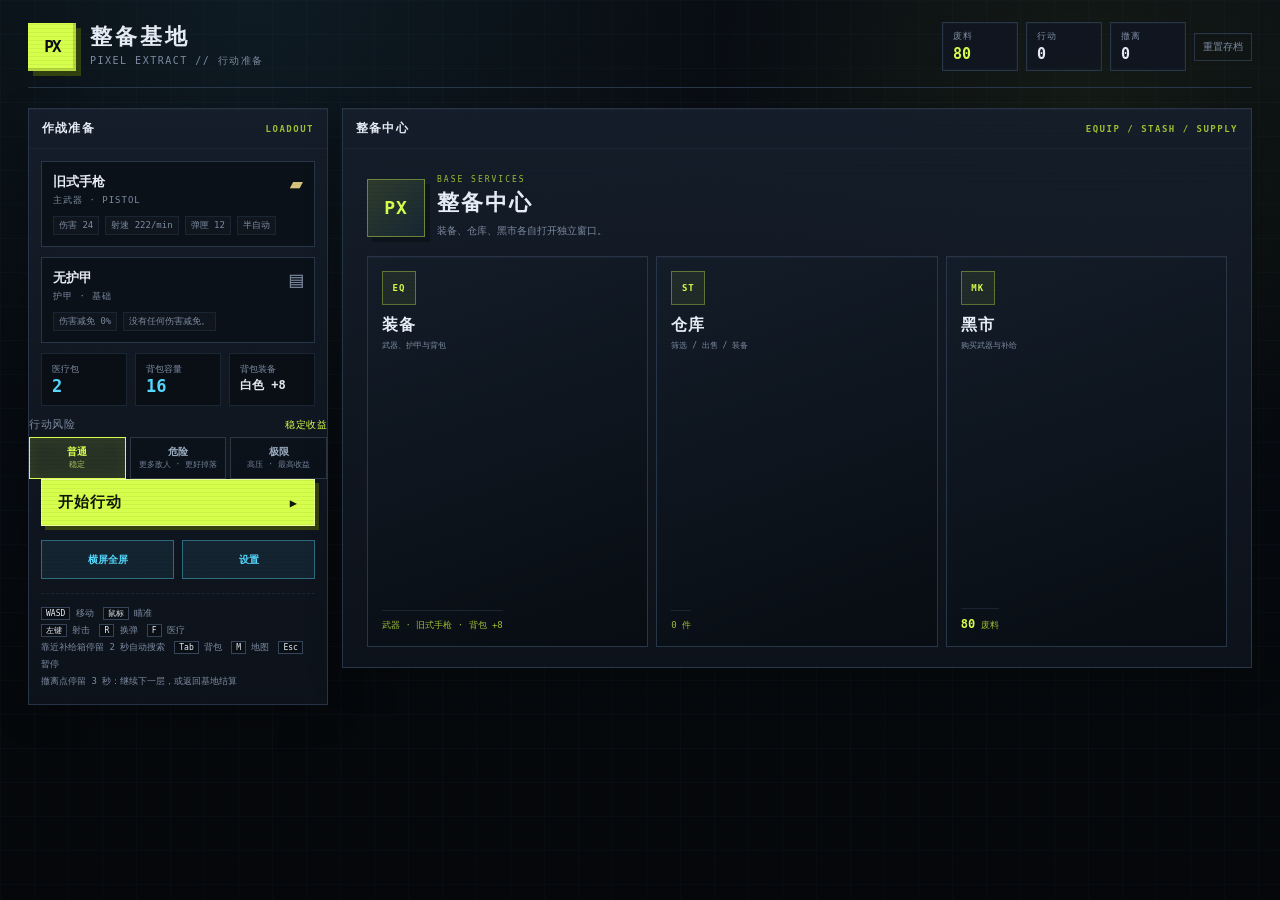
==== 像素撤离-离线版.html @ 48b4fe61 "Add six-tier backpack equipment capacity system" ====
﻿<!DOCTYPE html>
<html lang="zh-CN">
<head>
  <meta charset="UTF-8">
  <meta name="viewport" content="width=device-width, initial-scale=1.0, maximum-scale=1.0, user-scalable=no">
  <title>像素撤离 // PIXEL EXTRACT</title>
  <meta name="theme-color" content="#080d13">
  <meta name="application-name" content="像素撤离">
  <meta name="apple-mobile-web-app-capable" content="yes">
  <meta name="apple-mobile-web-app-status-bar-style" content="black-translucent">
  <meta name="apple-mobile-web-app-title" content="像素撤离">
  <meta name="mobile-web-app-capable" content="yes">
  <style>
:root {
  --bg: #070a0e;
  --bg-2: #0b1017;
  --panel: #101721;
  --panel-2: #151e2b;
  --line: #28364a;
  --line-soft: #1b2635;
  --text: #e8eef7;
  --dim: #7e8ca3;
  --lime: #d6ff4d;
  --lime-soft: #9fbf34;
  --orange: #ff9c47;
  --cyan: #55d9ff;
  --red: #ff5b6e;
  --purple: #c084ff;
  --shadow: rgba(0, 0, 0, .45);
}

* { box-sizing: border-box; }

html, body {
  margin: 0;
  min-height: 100%;
  background: var(--bg);
  color: var(--text);
  font-family: "Cascadia Mono", "Consolas", "Microsoft YaHei UI", monospace;
}

body {
  overflow-x: hidden;
  background:
    radial-gradient(circle at 20% 0%, rgba(85, 217, 255, .07), transparent 34%),
    radial-gradient(circle at 85% 12%, rgba(214, 255, 77, .06), transparent 28%),
    linear-gradient(180deg, #090d13 0%, #05070a 100%);
}

body::after {
  content: "";
  position: fixed;
  inset: 0;
  pointer-events: none;
  z-index: 1000;
  opacity: .14;
  background: repeating-linear-gradient(0deg, transparent 0 3px, rgba(0, 0, 0, .35) 3px 4px);
  mix-blend-mode: multiply;
}

button { font: inherit; }
button:focus-visible { outline: 2px solid var(--lime); outline-offset: 2px; }

.hidden { display: none !important; }

.screen { min-height: 100vh; }

.base-screen {
  position: relative;
  padding: 22px 28px 34px;
  background-image:
    linear-gradient(rgba(85, 217, 255, .025) 1px, transparent 1px),
    linear-gradient(90deg, rgba(85, 217, 255, .025) 1px, transparent 1px);
  background-size: 34px 34px;
}

.topbar {
  max-width: 1500px;
  margin: 0 auto 20px;
  display: flex;
  align-items: center;
  justify-content: space-between;
  gap: 20px;
  padding-bottom: 16px;
  border-bottom: 1px solid var(--line);
}

.brand { display: flex; align-items: center; gap: 14px; }
.brand-copy { min-width: 0; }
.brand-progress {
  min-width: 190px;
  display: flex;
  align-items: center;
  gap: 8px;
  margin-left: 4px;
  padding-left: 12px;
  border-left: 1px solid var(--line-soft);
}
.brand-level {
  width: 40px;
  height: 40px;
  flex: 0 0 40px;
  display: flex;
  flex-direction: column;
  align-items: center;
  justify-content: center;
  border: 1px solid #435616;
  background: rgba(214, 255, 77, .08);
}
.brand-level span { color: var(--lime-soft); font-size: 7px; letter-spacing: 1px; }
.brand-level strong { color: var(--lime); font-size: 18px; line-height: 1; }
.brand-xp { flex: 1; min-width: 100px; }
.brand-progress .xp-label { margin-bottom: 3px; font-size: 8px; }
.brand-progress .xp-bar { height: 7px; }

.brand-mark {
  width: 48px;
  height: 48px;
  display: grid;
  place-items: center;
  color: #0a0e14;
  background: var(--lime);
  font-weight: 900;
  letter-spacing: -2px;
  box-shadow: 5px 5px 0 #31410f, inset -3px -3px 0 rgba(0,0,0,.16);
}

.brand-title {
  font-size: 22px;
  line-height: 1;
  font-weight: 900;
  letter-spacing: 3px;
}

.brand-sub {
  margin-top: 6px;
  color: var(--dim);
  font-size: 10px;
  letter-spacing: 1.5px;
}

.top-stats { display: flex; align-items: center; gap: 8px; flex-wrap: wrap; justify-content: flex-end; }

.stat-chip {
  min-width: 76px;
  padding: 7px 10px;
  border: 1px solid var(--line);
  background: rgba(16, 23, 33, .82);
  box-shadow: inset 0 0 0 1px rgba(255,255,255,.02);
}
.stat-chip span { display: block; color: var(--dim); font-size: 9px; text-transform: uppercase; letter-spacing: 1px; }
.stat-chip strong { display: block; margin-top: 2px; font-size: 15px; color: var(--text); }
.stat-chip.scrap strong { color: var(--lime); }

.base-layout {
  max-width: 1500px;
  margin: 0 auto;
  display: grid;
  grid-template-columns: 300px minmax(0, 1fr);
  gap: 14px;
  align-items: start;
}

.right-column { display: grid; gap: 14px; }

.panel {
  border: 1px solid var(--line);
  background: linear-gradient(180deg, rgba(21, 30, 43, .92), rgba(13, 19, 27, .94));
  box-shadow: 0 10px 34px rgba(0,0,0,.22), inset 0 1px 0 rgba(255,255,255,.03);
}

.panel-head {
  display: flex;
  align-items: center;
  justify-content: space-between;
  gap: 12px;
  padding: 11px 13px;
  border-bottom: 1px solid var(--line-soft);
  color: var(--text);
  font-size: 12px;
  font-weight: 800;
  letter-spacing: 1.2px;
}

.panel-tag {
  color: var(--lime-soft);
  font-size: 9px;
  letter-spacing: 1.5px;
  font-weight: 600;
}

.loadout-panel { padding-bottom: 14px; }
.loadout-panel .panel-head { margin-bottom: 12px; }

.equip-card {
  margin: 0 12px 10px;
  padding: 11px;
  border: 1px solid var(--line);
  background: #0b1119;
  min-height: 78px;
}
.equip-card.empty { opacity: .55; }
.equip-top { display: flex; align-items: flex-start; justify-content: space-between; gap: 8px; }
.equip-name { font-size: 13px; font-weight: 800; color: var(--text); }
.equip-type { margin-top: 3px; color: var(--dim); font-size: 9px; letter-spacing: 1px; }
.equip-icon { color: var(--lime); font-size: 22px; line-height: 1; }
.equip-stats { display: flex; flex-wrap: wrap; gap: 6px; margin-top: 9px; color: var(--dim); font-size: 9px; }
.equip-stats span { border: 1px solid var(--line-soft); padding: 2px 5px; background: rgba(255,255,255,.02); }

.supply-row { display: grid; grid-template-columns: repeat(3, 1fr); gap: 8px; margin: 0 12px 12px; }
.supply-box { padding: 9px 10px; border: 1px solid var(--line-soft); background: #0a0f16; }
.supply-box span { display: block; color: var(--dim); font-size: 9px; }
.supply-box strong { color: var(--cyan); font-size: 17px; }
.pack-summary strong { display: block; margin-top: 1px; font-size: 12px; overflow-wrap: anywhere; }
.rainbow-text, .mythic-icon { background: linear-gradient(90deg, #ff536b, #ffd15c, #6fe29a, #58a6ff, #c084ff); -webkit-background-clip: text; background-clip: text; color: transparent !important; }

.primary-btn, .secondary-btn, .danger-btn, .ghost-btn {
  cursor: pointer;
  border: 1px solid transparent;
  transition: transform .08s ease, filter .12s ease, background .12s ease;
}
.primary-btn:active, .secondary-btn:active, .danger-btn:active, .ghost-btn:active { transform: translateY(1px); }

.primary-btn {
  color: #111708;
  background: var(--lime);
  border-color: #ecff9c;
  font-weight: 900;
  letter-spacing: 1px;
  padding: 13px 16px;
  box-shadow: 4px 4px 0 #35420f;
}
.primary-btn:hover { filter: brightness(1.08); }

.raid-btn { width: calc(100% - 24px); margin: 0 12px 14px; display: flex; align-items: center; justify-content: space-between; font-size: 15px; }
.raid-btn span { font-size: 12px; }

.secondary-btn {
  color: var(--cyan);
  background: rgba(85, 217, 255, .08);
  border-color: rgba(85, 217, 255, .4);
  padding: 9px 12px;
  font-weight: 800;
}
.secondary-btn:hover { background: rgba(85, 217, 255, .15); }

.danger-btn {
  color: var(--red);
  background: rgba(255, 91, 110, .06);
  border-color: rgba(255, 91, 110, .35);
  padding: 9px 12px;
  font-weight: 800;
}
.danger-btn:hover { background: rgba(255, 91, 110, .13); }

.ghost-btn {
  color: var(--dim);
  background: transparent;
  border-color: var(--line);
  padding: 8px 10px;
}
.ghost-btn:hover { color: var(--text); border-color: #40536d; }

.small { font-size: 10px; padding: 6px 8px; }

.control-hint {
  margin: 0 12px;
  padding-top: 11px;
  border-top: 1px dashed var(--line-soft);
  color: var(--dim);
  font-size: 9px;
  line-height: 1.9;
}
kbd {
  color: var(--text);
  border: 1px solid #36455b;
  background: #0a0f16;
  padding: 1px 4px;
  font: inherit;
  font-size: 8px;
}

.stash-panel { min-height: 560px; }
.stash-grid {
  display: grid;
  grid-template-columns: repeat(auto-fill, minmax(82px, 1fr));
  gap: 7px;
  padding: 12px;
  max-height: 440px;
  overflow: auto;
}

.stash-slot {
  min-height: 82px;
  position: relative;
  display: flex;
  flex-direction: column;
  align-items: center;
  justify-content: center;
  gap: 5px;
  padding: 7px 5px;
  background: #0a1017;
  border: 1px solid var(--line-soft);
  cursor: pointer;
  user-select: none;
  transition: border-color .12s ease, background .12s ease;
}
.stash-slot:hover { border-color: #41536a; background: #0d151e; }
.stash-slot.selected { border-color: var(--lime); box-shadow: inset 0 0 0 1px rgba(214,255,77,.16); }
.stash-slot.rarity-common { border-bottom-color: #e8edf2; }
.stash-slot.rarity-uncommon { border-bottom-color: #4c8f6a; }
.stash-slot.rarity-rare { border-bottom-color: #58a6ff; }
.stash-slot.rarity-epic { border-bottom-color: var(--purple); }
.stash-slot.rarity-legendary { border-bottom-color: #ff536b; box-shadow: inset 0 -1px 0 rgba(255,83,107,.2); }
.stash-slot.rarity-mythic { border-bottom-color: #ffd15c; background-image: linear-gradient(135deg, rgba(255,83,107,.08), rgba(255,209,92,.06), rgba(88,166,255,.08), rgba(192,132,255,.08)); box-shadow: inset 0 -1px 0 rgba(255,209,92,.22); }
.slot-icon { font-size: 23px; line-height: 1; color: var(--lime); text-shadow: 0 0 10px rgba(214,255,77,.18); }
.slot-name { font-size: 9px; color: var(--dim); text-align: center; line-height: 1.25; max-width: 100%; }
.slot-qty { position: absolute; right: 4px; bottom: 3px; font-size: 10px; color: var(--text); background: rgba(0,0,0,.5); padding: 1px 3px; }

.empty-state {
  margin: 12px;
  padding: 34px 18px;
  text-align: center;
  color: var(--dim);
  font-size: 11px;
  line-height: 1.8;
  border: 1px dashed var(--line);
}

.item-actions { border-top: 1px solid var(--line-soft); padding: 12px; }
.selected-info { display: flex; align-items: center; gap: 10px; }
.selected-icon { width: 42px; height: 42px; display: grid; place-items: center; border: 1px solid var(--line); background: #090e14; color: var(--lime); font-size: 23px; }
.selected-name { font-size: 13px; font-weight: 800; }
.selected-desc { margin-top: 3px; color: var(--dim); font-size: 9px; line-height: 1.5; }
.selected-value { margin-left: auto; color: var(--orange); white-space: nowrap; font-size: 11px; }
.action-row { display: flex; gap: 8px; margin-top: 11px; }

.progression-panel { padding-bottom: 12px; }
.level-row { display: flex; gap: 12px; align-items: center; padding: 15px 13px 8px; }
.level-badge { width: 58px; height: 58px; display: flex; flex-direction: column; align-items: center; justify-content: center; border: 1px solid #435616; background: rgba(214,255,77,.08); }
.level-badge span { color: var(--lime-soft); font-size: 8px; letter-spacing: 1px; }
.level-badge strong { color: var(--lime); font-size: 24px; line-height: 1; }
.xp-wrap { flex: 1; }
.xp-label { display: flex; justify-content: space-between; color: var(--dim); font-size: 9px; margin-bottom: 5px; }
.xp-bar { height: 8px; background: #060a0f; border: 1px solid var(--line-soft); }
.xp-fill { height: 100%; width: 0%; background: linear-gradient(90deg, #8dab26, var(--lime)); box-shadow: 0 0 12px rgba(214,255,77,.22); transition: width .3s ease; }
.next-perk { margin: 3px 13px 11px; padding: 8px 9px; color: var(--dim); font-size: 9px; line-height: 1.6; border-left: 2px solid var(--lime-soft); background: rgba(214,255,77,.03); }
.stat-grid { display: grid; grid-template-columns: repeat(3, 1fr); gap: 1px; margin: 0 13px; background: var(--line-soft); border: 1px solid var(--line-soft); }
.stat-grid > div { background: #0a1017; padding: 8px; text-align: center; }
.stat-grid span { display: block; color: var(--dim); font-size: 8px; }
.stat-grid strong { display: block; margin-top: 4px; color: var(--text); font-size: 15px; }

.shop-list { padding: 8px 10px 11px; max-height: 340px; overflow: auto; }
.shop-item {
  display: flex;
  align-items: center;
  gap: 9px;
  padding: 8px 4px;
  border-bottom: 1px solid var(--line-soft);
}
.shop-item:last-child { border-bottom: 0; }
.shop-icon { width: 31px; height: 31px; flex: 0 0 31px; display: grid; place-items: center; color: var(--cyan); border: 1px solid var(--line-soft); background: #080d13; font-size: 17px; }
.shop-mid { flex: 1; min-width: 0; }
.shop-name { font-size: 10px; font-weight: 800; }
.shop-desc { color: var(--dim); font-size: 8px; line-height: 1.4; margin-top: 2px; }
.shop-buy { flex: 0 0 auto; padding: 5px 7px; font-size: 9px; color: var(--lime); background: rgba(214,255,77,.06); border: 1px solid rgba(214,255,77,.3); cursor: pointer; }
.shop-buy:hover { background: rgba(214,255,77,.13); }
.shop-buy:disabled { color: #586274; border-color: #252e3b; cursor: not-allowed; }

.game-screen {
  position: fixed;
  inset: 0;
  background: #030507;
  display: flex;
  align-items: center;
  justify-content: center;
  overflow: hidden;
}

.game-frame {
  position: relative;
  width: min(100vw, calc(100vh * 1.6));
  height: min(100vh, calc(100vw / 1.6));
  background: #080d13;
  box-shadow: 0 0 90px rgba(0,0,0,.8);
  overflow: hidden;
}

#gameCanvas {
  display: block;
  width: 100%;
  height: 100%;
  image-rendering: pixelated;
  image-rendering: crisp-edges;
  cursor: crosshair;
}

.hud { position: absolute; inset: 0; pointer-events: none; font-size: clamp(9px, 1.05vw, 12px); }
.hud-top-left { position: absolute; top: 2.2%; left: 2%; width: 31%; min-width: 230px; padding: 10px 12px; background: linear-gradient(90deg, rgba(5,9,14,.9), rgba(5,9,14,.35)); border-left: 2px solid var(--lime); }
.hud-callsign { color: var(--dim); font-size: .72em; letter-spacing: 1.3px; margin-bottom: 7px; }
.hud-callsign span { color: var(--lime); }
.hud-lock-state { margin-left: 5px; padding: 0 4px; border: 1px solid rgba(214,255,77,.28); color: var(--dim); font-size: .84em; letter-spacing: .5px; }
.hud-lock-state.active { border-color: var(--lime); color: #0a0e14; background: var(--lime); }
.hud-lock-state.off { border-color: var(--line); color: #68758a; }
.hud-bar-row { display: flex; align-items: center; gap: 7px; }
.hud-label { color: var(--red); font-weight: 900; font-size: .78em; }
.hud-bar { flex: 1; height: 10px; border: 1px solid #38455a; background: #06090d; }
.hud-bar-fill { height: 100%; background: linear-gradient(90deg, #d73e50, #ff6c7d); transition: width .15s linear; }
.hud-xp-row { margin-top: 5px; }
.hud-xp-label { color: var(--lime); }
.hud-xp-bar { height: 6px; }
.hud-bar-fill.xp { background: linear-gradient(90deg, #8bab2d, #d6ff4d); }
.hud-value { color: var(--text); font-size: .75em; min-width: 56px; text-align: right; }
.hud-subrow { display: flex; flex-wrap: wrap; gap: 4px 9px; margin-top: 6px; color: var(--dim); font-size: .68em; }
.weapon-hud { display: flex; justify-content: space-between; align-items: baseline; gap: 6px; margin-top: 9px; padding-top: 7px; border-top: 1px solid rgba(255,255,255,.08); color: var(--dim); font-size: .72em; }
.weapon-hud strong { color: var(--lime); font-size: 1.4em; letter-spacing: 1px; }
.hud-weapon-icon { flex: 0 0 auto; color: var(--lime); font-size: 1.35em; line-height: 1; }
#hudWeapon { margin-right: auto; }

.hud-top-center { position: absolute; top: 2%; left: 50%; transform: translateX(-50%); text-align: center; }
.raid-timer { padding: 3px 15px; border: 1px solid rgba(255,156,71,.3); background: rgba(7,11,16,.72); color: var(--orange); font-size: clamp(18px, 2.2vw, 28px); font-weight: 900; letter-spacing: 3px; }
.raid-timer.low { color: var(--red); animation: pulse 1s infinite; }
.objective { margin-top: 5px; color: #a8b5c7; font-size: .7em; letter-spacing: .4px; text-shadow: 0 1px 3px #000; }

.hud-top-right { position: absolute; top: 2.2%; right: 2%; width: 180px; padding: 6px; background: rgba(5,9,14,.78); border: 1px solid var(--line); }
#minimap { display: block; width: 100%; height: auto; image-rendering: pixelated; opacity: .9; }
.minimap-label { margin-top: 4px; color: var(--dim); font-size: .62em; letter-spacing: 2px; text-align: center; }

.interact-prompt {
  position: absolute;
  left: 50%;
  bottom: 16%;
  transform: translateX(-50%);
  width: min(330px, 46%);
  padding: 9px 13px;
  text-align: center;
  background: rgba(5,9,14,.9);
  border: 1px solid rgba(214,255,77,.4);
  color: var(--text);
  font-size: .9em;
  box-shadow: 0 0 24px rgba(0,0,0,.2);
}
.prompt-bar { height: 5px; margin-top: 7px; background: #1b2634; overflow: hidden; }
#promptBarFill { width: 0%; height: 100%; background: var(--lime); }

.loot-feed {
  position: absolute;
  top: 22%;
  right: 2.2%;
  width: 220px;
  display: flex;
  flex-direction: column;
  gap: 5px;
  align-items: flex-end;
}
.loot-line {
  padding: 5px 8px;
  background: rgba(5,9,14,.87);
  border-right: 2px solid var(--lime);
  color: var(--text);
  font-size: .72em;
  animation: feedIn .2s ease-out;
}
.loot-line.bad { border-color: var(--red); color: #ffc4cb; }

.backpack-hud { position: absolute; left: 2%; bottom: 2.4%; padding: 7px 9px; background: rgba(5,9,14,.82); border: 1px solid var(--line); }
.backpack-label { color: var(--dim); font-size: .64em; margin-bottom: 5px; letter-spacing: 1px; }
.backpack-label span { color: var(--text); }
.backpack-slots { display: flex; gap: 4px; }
.bp-slot { width: 26px; height: 26px; display: grid; place-items: center; background: #0a0f16; border: 1px solid #263346; color: var(--lime); font-size: 13px; }
.bp-slot.empty { color: #344154; }

.damage-flash { position: absolute; inset: 0; background: radial-gradient(circle, transparent 40%, rgba(255,40,60,.65) 100%); opacity: 0; pointer-events: none; }

.overlay {
  position: absolute;
  inset: 0;
  z-index: 20;
  display: flex;
  align-items: center;
  justify-content: center;
  padding: 24px;
  background: rgba(2, 5, 8, .72);
  backdrop-filter: blur(3px);
}

.overlay-card {
  width: min(560px, 92%);
  max-height: 88%;
  overflow: auto;
  padding: 20px;
  background: linear-gradient(180deg, #151e2b, #0c121a);
  border: 1px solid #35455a;
  box-shadow: 8px 8px 0 rgba(0,0,0,.35);
}

.overlay-head { display: flex; align-items: center; justify-content: space-between; padding-bottom: 12px; border-bottom: 1px solid var(--line-soft); font-weight: 900; letter-spacing: 1px; }
.overlay-note { margin: 13px 0 0; color: var(--dim); font-size: 10px; line-height: 1.7; }

.inventory-card { width: min(760px, 94%); }
.inventory-loadout { display: grid; grid-template-columns: repeat(3, 1fr); gap: 8px; margin: 12px 0; }
.inventory-loadout > div { padding: 9px; border: 1px solid var(--line-soft); background: #0a1017; color: var(--dim); font-size: 10px; }
.inventory-loadout strong { display: block; margin-top: 4px; color: var(--text); font-size: 12px; }
.inventory-section-title {
  display: flex;
  justify-content: space-between;
  align-items: baseline;
  margin: 14px 0 7px;
  color: var(--text);
  font-size: 11px;
  font-weight: 900;
  letter-spacing: 1px;
}
.inventory-section-title span { color: var(--dim); font-size: 8px; font-weight: 400; letter-spacing: 0; }
.inventory-body { display: grid; grid-template-columns: minmax(0, 1.15fr) minmax(245px, .85fr); gap: 8px; align-items: start; }
.inventory-grid { display: grid; grid-template-columns: repeat(auto-fill, minmax(104px, 1fr)); gap: 7px; }
.inventory-item {
  position: relative;
  display: grid;
  gap: 3px;
  width: 100%;
  padding: 9px;
  border: 1px solid var(--line-soft);
  background: #090e14;
  color: var(--text);
  text-align: left;
  font: inherit;
  cursor: pointer;
}
.inventory-item:hover { border-color: #4a607a; background: #0d1520; }
.inventory-item.selected { border-color: var(--lime); box-shadow: inset 0 0 0 1px rgba(214,255,77,.25); background: rgba(214,255,77,.06); }
.inventory-item .slot-icon { display: block; margin-bottom: 2px; font-size: 18px; }
.inventory-item .slot-name { color: var(--text); font-size: 10px; font-weight: 800; line-height: 1.4; }
.inv-item-top { display: flex; justify-content: space-between; align-items: center; gap: 5px; }
.inv-kind { color: var(--dim); font-size: 8px; }
.inv-rarity { font-size: 8px; font-weight: 800; }
.inv-rarity.common { color: #e8edf2; }
.inv-rarity.uncommon { color: #6fe29a; }
.inv-rarity.rare { color: #58a6ff; }
.inv-rarity.epic { color: #c084ff; }
.inv-rarity.legendary { color: #ff536b; }
.inv-rarity.mythic { background: linear-gradient(90deg, #ff536b, #ffd15c, #6fe29a, #58a6ff, #c084ff); -webkit-background-clip: text; background-clip: text; color: transparent; }
.inventory-item.rarity-common { border-bottom-color: #e8edf2; }
.inventory-item.rarity-uncommon { border-bottom-color: #4c8f6a; }
.inventory-item.rarity-rare { border-bottom-color: #58a6ff; }
.inventory-item.rarity-epic { border-bottom-color: var(--purple); }
.inventory-item.rarity-legendary { border-bottom-color: #ff536b; }
.inventory-item.rarity-mythic { border-bottom-color: #ffd15c; background-image: linear-gradient(135deg, rgba(255,83,107,.07), rgba(255,209,92,.05), rgba(88,166,255,.07), rgba(192,132,255,.07)); }
.inv-qty { color: var(--lime); font-size: 9px; }
.inventory-empty { grid-column: 1 / -1; padding: 28px; text-align: center; border: 1px dashed var(--line); color: var(--dim); font-size: 11px; }
.inventory-detail {
  margin-top: 0;
  padding: 12px;
  border: 1px solid var(--line);
  background: linear-gradient(135deg, rgba(20,31,44,.95), rgba(8,13,19,.95));
}
.inventory-detail-head { display: flex; align-items: center; gap: 11px; }
.inventory-detail-icon {
  width: 44px;
  height: 44px;
  flex: 0 0 44px;
  display: grid;
  place-items: center;
  border: 1px solid var(--line);
  background: #070b10;
  font-size: 25px;
}
.inventory-detail-title { min-width: 0; flex: 1; }
.inventory-detail-name { color: var(--text); font-size: 15px; font-weight: 900; }
.inventory-detail-meta { margin-top: 3px; color: var(--dim); font-size: 9px; line-height: 1.6; }
.inventory-detail-value { color: var(--lime); font-size: 10px; font-weight: 800; text-align: right; }
.inventory-detail-desc { margin-top: 9px; padding-top: 8px; border-top: 1px solid var(--line-soft); color: #c3d2e4; font-size: 10px; line-height: 1.85; }
.inventory-detail-stats { display: flex; flex-wrap: wrap; gap: 6px; margin-top: 8px; }
.inventory-detail-stats span { padding: 3px 6px; border: 1px solid var(--line-soft); color: var(--dim); font-size: 8px; }
.inventory-detail-stats b { color: var(--text); font-weight: 800; }
@media (max-width: 680px) {
  .inventory-card { width: 95%; padding: 13px; }
  .inventory-loadout { grid-template-columns: 1fr 1fr; gap: 5px; }
  .inventory-loadout > div { padding: 6px; font-size: 8px; }
  .inventory-loadout strong { font-size: 10px; }
  .inventory-body { grid-template-columns: 1fr; }
  .inventory-detail { margin-top: 0; }
  .inventory-grid { grid-template-columns: repeat(auto-fill, minmax(94px, 1fr)); gap: 5px; }
  .inventory-item { padding: 6px; }
  .inventory-item .slot-name { font-size: 9px; }
  .inventory-detail-icon { width: 36px; height: 36px; flex-basis: 36px; font-size: 21px; }
  .inventory-detail-name { font-size: 13px; }
}

.pause-card { width: min(390px, 90%); text-align: center; }
.pause-title { color: var(--orange); font-size: 24px; font-weight: 900; letter-spacing: 3px; margin-bottom: 8px; }
.pause-card p { color: var(--dim); font-size: 11px; line-height: 1.8; margin: 0 0 18px; }
.pause-card .primary-btn, .pause-card .danger-btn { display: block; width: 100%; margin-top: 9px; }

.full-overlay { position: fixed; z-index: 100; background: rgba(1, 4, 7, .86); }
.debrief-card { width: min(520px, 92%); text-align: center; }
.debrief-tag { color: var(--lime); font-size: 10px; letter-spacing: 4px; margin-bottom: 8px; }
.debrief-card h2 { margin: 0; font-size: 30px; letter-spacing: 4px; }
.debrief-card h2.fail { color: var(--red); }
.debrief-card p { color: var(--dim); font-size: 11px; line-height: 1.7; }
.debrief-stats { display: grid; grid-template-columns: repeat(4, 1fr); gap: 1px; margin: 18px 0; background: var(--line-soft); border: 1px solid var(--line-soft); }
.debrief-stats div { background: #0a1017; padding: 10px; }
.debrief-stats span { display: block; color: var(--dim); font-size: 9px; }
.debrief-stats strong { display: block; margin-top: 4px; color: var(--text); font-size: 17px; }
.debrief-loot { display: flex; flex-wrap: wrap; gap: 5px; justify-content: center; margin-bottom: 18px; }
.debrief-loot span { padding: 4px 7px; border: 1px solid var(--line-soft); color: var(--dim); font-size: 9px; }
.debrief-card .primary-btn { width: 100%; }

.extract-choice-card { width: min(620px, 94%); }
.extract-choice-card h2 { margin: 0; font-size: 26px; letter-spacing: 3px; }
.extract-choice-card p { margin: 7px 0 0; color: var(--dim); font-size: 10px; line-height: 1.7; }
.extract-choice-stats {
  display: grid;
  grid-template-columns: repeat(4, 1fr);
  gap: 1px;
  margin: 15px 0;
  border: 1px solid var(--line-soft);
  background: var(--line-soft);
}
.extract-choice-stats div { min-width: 0; padding: 9px; background: #0a1017; }
.extract-choice-stats span { display: block; color: var(--dim); font-size: 9px; }
.extract-choice-stats strong { display: block; margin-top: 4px; color: var(--text); font-size: 13px; overflow-wrap: anywhere; }
.extract-choice-actions { display: grid; grid-template-columns: 1fr 1fr; gap: 9px; }
.extract-choice-actions .primary-btn, .extract-choice-actions .secondary-btn { width: 100%; }

.perk-card { width: min(760px, 94%); text-align: left; }
.perk-card-head { display: flex; align-items: flex-start; justify-content: space-between; gap: 14px; }
.perk-card h2 { margin: 1px 0 4px; font-size: 24px; letter-spacing: 3px; }
.perk-sub { margin: 0; color: var(--dim); font-size: 10px; line-height: 1.6; }
.perk-pending {
  flex: 0 0 auto;
  padding: 5px 8px;
  border: 1px solid rgba(214, 255, 77, .34);
  color: var(--lime);
  background: rgba(214, 255, 77, .06);
  font-size: 9px;
  font-weight: 800;
}
.perk-choice-grid { display: grid; grid-template-columns: repeat(3, minmax(0, 1fr)); gap: 9px; margin-top: 14px; }
.perk-choice {
  --perk-color: var(--lime);
  min-width: 0;
  min-height: 122px;
  display: flex;
  flex-direction: column;
  align-items: flex-start;
  gap: 5px;
  padding: 12px;
  text-align: left;
  color: var(--text);
  border: 1px solid var(--line);
  border-top: 2px solid var(--perk-color);
  background: linear-gradient(160deg, rgba(21, 30, 43, .98), rgba(8, 12, 18, .98));
  cursor: pointer;
  transition: transform .08s ease, border-color .12s ease, background .12s ease;
}
.perk-choice:hover { transform: translateY(-2px); border-color: var(--perk-color); background: linear-gradient(160deg, rgba(28, 40, 48, .98), rgba(9, 14, 20, .98)); }
.perk-choice:active { transform: translateY(0); }
.perk-choice-icon {
  width: 30px;
  height: 30px;
  display: grid;
  place-items: center;
  border: 1px solid var(--perk-color);
  color: var(--perk-color);
  background: rgba(255, 255, 255, .025);
  font-size: 9px;
  font-weight: 900;
  letter-spacing: .5px;
}
.perk-choice-name { color: var(--text); font-size: 14px; font-weight: 900; letter-spacing: .5px; }
.perk-choice-desc { color: var(--dim); font-size: 9px; line-height: 1.5; }
.perk-choice-rank { margin-top: auto; padding-top: 7px; color: var(--perk-color); font-size: 9px; font-weight: 800; }

.toast {
  position: fixed;
  left: 50%;
  bottom: 28px;
  transform: translate(-50%, 20px);
  z-index: 200;
  max-width: min(520px, 90vw);
  padding: 9px 14px;
  background: rgba(10, 16, 23, .96);
  border: 1px solid var(--line);
  border-left: 2px solid var(--lime);
  color: var(--text);
  font-size: 11px;
  opacity: 0;
  pointer-events: none;
  transition: opacity .2s ease, transform .2s ease;
}
.toast.show { opacity: 1; transform: translate(-50%, 0); }

@keyframes pulse { 50% { opacity: .45; } }
@keyframes feedIn { from { opacity: 0; transform: translateX(10px); } }

@media (max-width: 1120px) {
  .base-layout { grid-template-columns: 280px minmax(0, 1fr); }
  .right-column { grid-column: 1 / -1; grid-template-columns: 1fr 1fr; }
}
@media (max-width: 780px) {
  .base-screen { padding: 14px; }
  .topbar { align-items: flex-start; flex-direction: column; }
  .top-stats { justify-content: flex-start; }
  .base-layout { grid-template-columns: 1fr; }
  .right-column { grid-template-columns: 1fr; }
  .stash-panel { min-height: 0; }
  .hud-top-left { min-width: 0; width: 40%; padding: 7px; }
  .hud-top-right { width: 120px; }
  .hud-top-center { top: 14%; }
  .backpack-hud { bottom: 1.5%; }
  .loot-feed { top: 26%; width: 160px; }
}

/* --------------------------------------------------------------------------
   Mobile / touch controls
   -------------------------------------------------------------------------- */
html, body { overscroll-behavior: none; }
.game-screen, #gameCanvas, .touch-controls, .touch-pad, .touch-btn, .touch-pause {
  touch-action: none;
  -webkit-user-select: none;
  user-select: none;
  -webkit-tap-highlight-color: transparent;
}

body.touch-device .backpack-hud { display: none; }
body.touch-device .control-hint { opacity: .55; }

.touch-controls {
  position: absolute;
  inset: 0;
  z-index: 15;
  pointer-events: none;
}

.move-zone {
  position: absolute;
  left: 0;
  top: 0;
  bottom: 0;
  width: var(--move-zone-width, 50%);
  z-index: 10;
  display: none;
  pointer-events: auto;
  touch-action: none;
  -webkit-user-select: none;
  user-select: none;
  -webkit-tap-highlight-color: transparent;
}
body.touch-device .move-zone { display: block; }
body.touch-device.move-stick-fixed .move-zone { display: none; }

.touch-pad {
  position: absolute;
  width: clamp(92px, 13vw, 122px);
  aspect-ratio: 1;
  border-radius: 50%;
  border: 1px solid rgba(214, 255, 77, .28);
  background:
    radial-gradient(circle, rgba(214,255,77,.075) 0 27%, transparent 29%),
    rgba(5, 10, 15, .34);
  box-shadow: inset 0 0 28px rgba(0, 0, 0, .42), 0 0 0 7px rgba(5, 10, 15, .12);
  pointer-events: auto;
}
.touch-pad.active { border-color: rgba(214, 255, 77, .75); }
.move-pad {
  left: 0;
  top: 0;
  right: auto;
  bottom: auto;
  width: calc(clamp(92px, 13vw, 122px) * var(--move-pad-scale, 1));
  display: none;
  transform: translate(-50%, -50%);
  pointer-events: none;
  z-index: 19;
}
.move-pad.active { display: block; }
body.touch-device.move-stick-fixed .move-pad {
  display: block;
  left: 3.2%;
  top: auto;
  bottom: 4.5%;
  transform: none;
  pointer-events: auto;
}
.aim-pad { right: 3.2%; bottom: 4.5%; border-color: rgba(85, 217, 255, .33); }
.aim-pad.active { border-color: rgba(85, 217, 255, .9); }
.touch-knob {
  position: absolute;
  left: 50%;
  top: 50%;
  will-change: transform;
  width: 42%;
  aspect-ratio: 1;
  border-radius: 50%;
  transform: translate(-50%, -50%);
  background: rgba(214, 255, 77, .18);
  border: 1px solid rgba(214, 255, 77, .7);
  box-shadow: 0 0 14px rgba(214,255,77,.12);
  pointer-events: none;
}
.aim-pad .touch-knob {
  background: rgba(85, 217, 255, .16);
  border-color: rgba(85, 217, 255, .75);
  box-shadow: 0 0 14px rgba(85,217,255,.12);
}
.touch-pad-label {
  position: absolute;
  left: 50%;
  bottom: -19px;
  transform: translateX(-50%);
  color: rgba(185, 200, 220, .62);
  font-size: 9px;
  white-space: nowrap;
  letter-spacing: .5px;
}

.touch-actions {
  position: absolute;
  right: 20%;
  bottom: 5%;
  display: grid;
  grid-template-columns: repeat(2, minmax(56px, 1fr));
  gap: 6px;
  pointer-events: auto;
}
.touch-btn {
  min-height: 38px;
  min-width: 58px;
  padding: 7px 10px;
  border: 1px solid rgba(170, 190, 215, .3);
  background: rgba(6, 11, 17, .78);
  color: #c8d4e5;
  font-size: clamp(9px, 1.15vw, 11px);
  font-weight: 800;
  letter-spacing: .5px;
  pointer-events: auto;
}
.touch-btn:active { background: rgba(255,255,255,.12); transform: translateY(1px); }
.touch-pause {
  position: absolute;
  right: 2.1%;
  top: 31%;
  width: 38px;
  height: 38px;
  border: 1px solid rgba(170, 190, 215, .32);
  background: rgba(6, 11, 17, .76);
  color: #b7c5d9;
  font-size: 12px;
  font-weight: 900;
  pointer-events: auto;
}
.touch-hint {
  position: absolute;
  left: 50%;
  bottom: 1.7%;
  transform: translateX(-50%);
  color: rgba(190, 204, 224, .52);
  font-size: 9px;
  letter-spacing: .8px;
  white-space: nowrap;
  text-shadow: 0 1px 3px #000;
  transition: opacity .5s ease;
}
.touch-hint.fade { opacity: 0; }

.rotate-hint {
  display: none;
  position: absolute;
  top: 8px;
  left: 50%;
  transform: translateX(-50%);
  z-index: 30;
  padding: 5px 12px;
  color: #ffe3a6;
  background: rgba(18, 14, 7, .85);
  border: 1px solid rgba(255, 156, 71, .45);
  font-size: 10px;
  letter-spacing: 1px;
  pointer-events: none;
}

@media (max-height: 520px) {
  .touch-pad { width: clamp(82px, 15vh, 108px); }
  .touch-actions { bottom: 4%; gap: 4px; }
  .touch-btn { min-height: 32px; min-width: 52px; padding: 5px 7px; font-size: 9px; }
  .touch-pause { top: 34%; width: 32px; height: 32px; }
  .touch-pad-label { bottom: -16px; font-size: 8px; }
  .hud-top-left { padding: 6px 8px; }
  .loot-feed { top: 20%; }
}

@media (orientation: portrait) and (pointer: coarse) {
  .rotate-hint { display: block; }
  .touch-controls { opacity: .95; }
}

@media (pointer: coarse) {
  .hud-top-right { width: clamp(105px, 16vw, 150px); }
  .loot-feed { width: clamp(130px, 18vw, 190px); }
  .interact-prompt { bottom: 13%; }
}
/* Equipment switcher */
.change-equip-btn {
  display: block;
  width: calc(100% - 24px);
  margin: 0 12px 10px;
}
.equip-modal-card {
  width: min(780px, 94%);
  max-height: 90vh;
}
.equipped-summary {
  display: grid;
  grid-template-columns: repeat(3, minmax(0, 1fr));
  gap: 8px;
  margin: 13px 0;
}
.equipped-slot {
  padding: 10px 11px;
  border: 1px solid var(--line-soft);
  background: #0a1017;
}
.equipped-slot-top {
  display: flex;
  justify-content: space-between;
  gap: 8px;
  align-items: center;
}
.equipped-slot-label {
  color: var(--dim);
  font-size: 9px;
  letter-spacing: 1px;
}
.equipped-slot-name {
  margin-top: 4px;
  color: var(--text);
  font-size: 13px;
  font-weight: 900;
}
.equipped-slot-stats {
  margin-top: 6px;
  color: var(--dim);
  font-size: 9px;
  line-height: 1.6;
}
.mini-ghost {
  padding: 4px 7px;
  border: 1px solid var(--line);
  background: transparent;
  color: var(--red);
  font-size: 9px;
  cursor: pointer;
}
.mini-ghost:hover { border-color: var(--red); }

.equip-columns {
  display: grid;
  grid-template-columns: repeat(3, minmax(0, 1fr));
  gap: 10px;
}
.equip-column {
  min-width: 0;
  border: 1px solid var(--line-soft);
  background: rgba(7, 12, 18, .55);
}
.equip-col-title {
  display: flex;
  justify-content: space-between;
  padding: 9px 10px;
  border-bottom: 1px solid var(--line-soft);
  color: var(--text);
  font-size: 11px;
  font-weight: 900;
  letter-spacing: 1px;
}
.equip-col-title span {
  color: var(--dim);
  font-size: 8px;
  font-weight: 400;
}
.equip-choice-list {
  display: grid;
  gap: 6px;
  max-height: 300px;
  overflow: auto;
  padding: 8px;
}
.equip-choice {
  display: flex;
  align-items: center;
  gap: 8px;
  padding: 8px;
  border: 1px solid var(--line-soft);
  background: #0a1017;
}
.equip-choice-icon {
  width: 30px;
  height: 30px;
  flex: 0 0 30px;
  display: grid;
  place-items: center;
  border: 1px solid var(--line);
  color: var(--lime);
  font-size: 17px;
}
.equip-choice-mid { min-width: 0; flex: 1; }
.equip-choice-name { color: var(--text); font-size: 10px; font-weight: 800; }
.equip-choice-stats { margin-top: 2px; color: var(--dim); font-size: 8px; line-height: 1.45; }
.equip-choice-btn {
  flex: 0 0 auto;
  padding: 5px 8px;
  border: 1px solid rgba(214,255,77,.4);
  background: rgba(214,255,77,.08);
  color: var(--lime);
  font-size: 9px;
  font-weight: 800;
  cursor: pointer;
}
.equip-choice-btn:hover { background: rgba(214,255,77,.16); }
.equip-empty {
  padding: 24px 10px;
  text-align: center;
  color: var(--dim);
  font-size: 9px;
  line-height: 1.7;
  border: 1px dashed var(--line-soft);
}
@media (max-width: 680px) {
  .equip-columns { grid-template-columns: 1fr; }
  .equipped-summary { grid-template-columns: 1fr; }
  .equip-choice-list { max-height: 190px; }
}
/* HUD backpack button */
.hud-inventory-btn {
  pointer-events: auto;
  display: flex;
  align-items: center;
  gap: 6px;
  width: 100%;
  margin-bottom: 6px;
  padding: 5px 7px;
  border: 1px solid rgba(214,255,77,.28);
  background: rgba(214,255,77,.07);
  color: var(--lime);
  font: inherit;
  font-size: 10px;
  font-weight: 800;
  letter-spacing: .5px;
  cursor: pointer;
}
.hud-inventory-btn:hover { background: rgba(214,255,77,.16); border-color: rgba(214,255,77,.55); }
.hud-inventory-btn span { font-size: 13px; }
.hud-inventory-btn kbd {
  margin-left: auto;
  padding: 1px 4px;
  border: 1px solid #3a4a5f;
  color: var(--dim);
  font-size: 8px;
}
@media (pointer: coarse) {
  .hud-inventory-btn { display: none; }
}
/* Tactical map */
.hud-map-btn {
  pointer-events: auto;
  display: flex;
  align-items: center;
  justify-content: center;
  gap: 6px;
  width: 100%;
  margin-top: 5px;
  padding: 4px 6px;
  border: 1px solid rgba(85,217,255,.28);
  background: rgba(85,217,255,.07);
  color: #55d9ff;
  font: inherit;
  font-size: 9px;
  font-weight: 800;
  letter-spacing: .5px;
  cursor: pointer;
}
.hud-map-btn:hover { background: rgba(85,217,255,.15); border-color: rgba(85,217,255,.55); }
.hud-map-btn kbd {
  padding: 1px 3px;
  border: 1px solid #3a4a5f;
  color: var(--dim);
  font-size: 8px;
}
.map-card {
  width: min(920px, 95%);
  max-height: 92vh;
}
.map-card canvas {
  display: block;
  width: 100%;
  max-height: 68vh;
  object-fit: contain;
  border: 1px solid var(--line);
  background: #060a0f;
  image-rendering: pixelated;
  image-rendering: crisp-edges;
}
.map-legend {
  display: flex;
  flex-wrap: wrap;
  gap: 15px;
  margin-top: 10px;
  color: var(--dim);
  font-size: 9px;
}
.map-legend span { display: inline-flex; align-items: center; gap: 5px; }
.map-dot { width: 8px; height: 8px; display: inline-block; border-radius: 50%; }
.map-dot.player { background: #ffffff; }
.map-dot.exit { background: #d6ff4d; box-shadow: 0 0 6px rgba(214,255,77,.8); }
.map-dot.loot { background: #ff9c47; }
.map-dot.rare { background: #55d9ff; }
.map-dot.key { background: #ffd15c; box-shadow: 0 0 6px rgba(255,209,92,.8); }
.map-dot.path { background: #55d9ff; border-radius: 0; }
.map-dot.enemy { background: #ff5b6e; }
.map-dot.boss { background: #ff3e6c; box-shadow: 0 0 7px rgba(255,62,108,.85); }
@media (pointer: coarse) {
  .hud-map-btn { min-height: 30px; margin-top: 4px; font-size: 9px; }
  .hud-map-btn kbd { display: none; }
  .map-card canvas { max-height: 62vh; }
}
@media (orientation: landscape) and (max-height: 520px) {
  .map-card { padding: 12px 14px; }
  .map-card .overlay-head { padding-bottom: 7px; }
  .map-card canvas { max-height: 54vh; }
  .map-legend { gap: 4px 10px; margin-top: 6px; font-size: 8px; }
}
@media (orientation: landscape) and (max-height: 340px) {
  .map-card { padding: 8px 10px; }
  .map-card .overlay-head { padding-bottom: 5px; }
  .map-card canvas { max-height: 50vh; }
  .map-legend { gap: 3px 8px; margin-top: 4px; font-size: 7px; }
  .map-dot { width: 6px; height: 6px; }
}
/* Boss HUD */
.boss-hud {
  position: absolute;
  top: 15%;
  left: 50%;
  transform: translateX(-50%);
  width: min(420px, 44vw);
  padding: 7px 9px 8px;
  border: 1px solid rgba(255,62,108,.42);
  background: linear-gradient(180deg, rgba(28,8,15,.92), rgba(9,5,9,.88));
  box-shadow: 0 0 22px rgba(255,62,108,.12);
  pointer-events: none;
}
.boss-hud-head {
  display: flex;
  align-items: baseline;
  justify-content: space-between;
  gap: 8px;
  margin-bottom: 5px;
}
.boss-hud-head span {
  color: #ff5b7f;
  font-size: 8px;
  font-weight: 900;
  letter-spacing: 2px;
}
.boss-hud-head strong {
  color: #fff1f4;
  font-size: 11px;
  letter-spacing: 1px;
}
.boss-bar {
  height: 9px;
  padding: 2px;
  border: 1px solid #753145;
  background: #10070b;
}
#bossFill {
  width: 100%;
  height: 100%;
  background: linear-gradient(90deg, #b91f46, #ff3e6c 62%, #ff9c47);
  transition: width .12s linear;
}
@media (pointer: coarse), (max-height: 520px) and (max-width: 1000px) {
  .boss-hud { top: 16%; width: min(320px, 29vw); padding: 5px 7px 6px; }
  .boss-hud-head strong { font-size: 9px; }
}

/* Utility buttons and settings */
.utility-row {
  display: grid;
  grid-template-columns: 1fr 1fr;
  gap: 8px;
  margin: 0 12px 14px;
}
.utility-row .secondary-btn {
  display: flex;
  align-items: center;
  justify-content: center;
  min-height: 39px;
  padding: 8px 10px;
  font-size: 10px;
}
.pause-utility-row {
  display: grid;
  grid-template-columns: 1fr 1fr;
  gap: 8px;
  margin-bottom: 9px;
}
.pause-utility-row .secondary-btn { width: 100%; }
.settings-card { width: min(480px, 92%); }
.settings-list { display: grid; gap: 8px; margin: 14px 0 12px; }
.settings-row {
  display: flex;
  align-items: center;
  justify-content: space-between;
  gap: 14px;
  padding: 10px 11px;
  border: 1px solid var(--line-soft);
  background: #0a1017;
  cursor: pointer;
}
.settings-row span { min-width: 0; }
.settings-row strong { display: block; color: var(--text); font-size: 11px; letter-spacing: .5px; }
.settings-row small { display: block; margin-top: 3px; color: var(--dim); font-size: 9px; line-height: 1.5; }
.settings-toggle {
  appearance: none;
  -webkit-appearance: none;
  position: relative;
  flex: 0 0 auto;
  width: 42px;
  height: 24px;
  margin: 0;
  border: 1px solid #3a4a5f;
  border-radius: 999px;
  background: #060b11;
  cursor: pointer;
}
.settings-toggle::after {
  content: "";
  position: absolute;
  left: 3px;
  top: 3px;
  width: 16px;
  height: 16px;
  border-radius: 50%;
  background: #6b7a90;
  transition: transform .16s ease, background .16s ease;
}
.settings-toggle:checked {
  border-color: rgba(214, 255, 77, .65);
  background: rgba(214, 255, 77, .16);
}
.settings-toggle:checked::after {
  transform: translateX(18px);
  background: var(--lime);
}
.settings-fullscreen-btn { width: 100%; margin: 3px 0 8px; }
.settings-reset-btn { width: 100%; }
@media (pointer: coarse) {
  .utility-row .secondary-btn { min-height: 44px; font-size: 11px; }
  .settings-row { min-height: 54px; }
}
@media (max-width: 680px) {
  .settings-card { width: 94%; padding: 15px; }
}


/* Touch settings controls */
.settings-section-title {
  display: flex;
  align-items: baseline;
  justify-content: space-between;
  gap: 10px;
  margin: 18px 0 8px;
  padding-top: 14px;
  border-top: 1px solid var(--line-soft);
  color: var(--lime);
  font-size: 10px;
  font-weight: 900;
  letter-spacing: 1px;
}
.settings-section-title span {
  color: var(--dim);
  font-size: 8px;
  font-weight: 400;
  letter-spacing: .5px;
}
.settings-row-stack { display: block; }
.settings-row-head {
  display: flex;
  align-items: center;
  justify-content: space-between;
  gap: 12px;
}
.settings-row-head output {
  flex: 0 0 auto;
  color: var(--lime);
  font: 10px monospace;
  letter-spacing: .5px;
}
.segmented-control {
  display: grid;
  grid-template-columns: 1fr 1fr;
  gap: 7px;
  margin-top: 10px;
}
.segmented-control button {
  min-height: 34px;
  padding: 7px 10px;
  border: 1px solid var(--line);
  background: #070d14;
  color: var(--dim);
  font: inherit;
  font-size: 10px;
  font-weight: 800;
  cursor: pointer;
}
.segmented-control button.active {
  border-color: rgba(214, 255, 77, .7);
  background: rgba(214, 255, 77, .13);
  color: var(--lime);
}
.settings-range {
  -webkit-appearance: none;
  appearance: none;
  width: 100%;
  height: 8px;
  margin: 12px 0 2px;
  border-radius: 999px;
  background: linear-gradient(90deg, rgba(214,255,77,.55), #263346);
  outline: none;
}
.settings-range::-webkit-slider-thumb {
  -webkit-appearance: none;
  appearance: none;
  width: 18px;
  height: 18px;
  border: 2px solid #081018;
  border-radius: 50%;
  background: var(--lime);
  box-shadow: 0 0 0 1px rgba(214,255,77,.55);
  cursor: pointer;
}
.settings-range::-moz-range-thumb {
  width: 14px;
  height: 14px;
  border: 2px solid #081018;
  border-radius: 50%;
  background: var(--lime);
  cursor: pointer;
}
@media (pointer: coarse) {
  .segmented-control button { min-height: 40px; font-size: 11px; }
  .settings-range { height: 10px; }
}


/* Settings tabs and stable floating-pad sizing across mobile media queries */
.settings-tabs {
  display: grid;
  grid-template-columns: 1fr 1fr;
  gap: 6px;
  margin: 12px 0 4px;
}
.settings-tabs button {
  min-height: 34px;
  border: 1px solid var(--line);
  background: #070d14;
  color: var(--dim);
  font: inherit;
  font-size: 10px;
  font-weight: 900;
  letter-spacing: .5px;
  cursor: pointer;
}
.settings-tabs button.active {
  border-color: rgba(214, 255, 77, .65);
  background: rgba(214, 255, 77, .12);
  color: var(--lime);
}
.settings-panel .settings-section-title:first-child {
  margin-top: 4px;
  padding-top: 0;
  border-top: 0;
}
.touch-pad.move-pad {
  width: calc(clamp(92px, 13vw, 122px) * var(--move-pad-scale, 1));
}
@media (pointer: coarse) {
  .settings-tabs button { min-height: 38px; font-size: 11px; }
}


/* Risk picker, stash tools, map intel, save transfer, aim feedback */
.risk-picker-wrap { margin-top: 10px; }
.risk-picker-label { display: flex; justify-content: space-between; align-items: baseline; margin-bottom: 5px; color: var(--dim); font-size: .68em; letter-spacing: .5px; }
.risk-picker-label span { color: var(--lime); font-size: .92em; }
.risk-picker { display: grid; grid-template-columns: repeat(3, 1fr); gap: 4px; }
.risk-picker button { min-height: 42px; padding: 5px 4px; border: 1px solid rgba(170,190,215,.22); background: rgba(6,12,18,.45); color: #9fb0c4; font-size: 10px; font-weight: 800; line-height: 1.2; }
.risk-picker button small { display: block; margin-top: 2px; color: #718297; font-size: 8px; font-weight: 500; }
.risk-picker button.active { border-color: var(--lime); background: rgba(214,255,77,.12); color: var(--lime); box-shadow: inset 0 0 14px rgba(214,255,77,.08); }
.risk-picker button.active small { color: #a8c95b; }

.stash-toolbar { display: flex; align-items: center; gap: 6px; margin: 0 0 6px; }
.rarity-filter { display: flex; flex: 1; gap: 3px; overflow-x: auto; scrollbar-width: none; }
.rarity-filter::-webkit-scrollbar { display: none; }
.rarity-filter button { flex: 0 0 auto; padding: 4px 6px; border: 1px solid rgba(170,190,215,.2); background: rgba(6,12,18,.4); color: #8395aa; font-size: 9px; }
.rarity-filter button.active { border-color: rgba(214,255,77,.6); color: var(--lime); background: rgba(214,255,77,.08); }
.danger-btn.compact { flex: 0 0 auto; min-height: 26px; padding: 4px 7px; font-size: 9px; }

.map-intel { margin-top: 3px; color: #8ea6bd; font-size: 8px; letter-spacing: .15px; text-align: center; line-height: 1.3; }
.settings-actions { display: flex; gap: 6px; margin-top: 8px; }
.settings-actions .secondary-btn { flex: 1; min-height: 34px; font-size: 10px; }

.compare.up { color: #7bf5a8; }
.compare.down { color: #ff9b6b; }
.inv-compare { position: absolute; right: 5px; bottom: 4px; font-size: 8px; font-weight: 700; }
.gear-compare-row { margin-top: 3px; font-size: 9px; }
.inventory-detail-compare { margin-top: 7px; padding-top: 6px; border-top: 1px dashed rgba(170,190,215,.18); color: #9fb0c4; font-size: 10px; }

.aim-pad { width: calc(clamp(82px, 13vw, 122px) * var(--aim-pad-scale, 1)); }
.aim-pad.charging { border-color: rgba(255,173,69,.8); }
.aim-pad.firing { border-color: rgba(255,91,110,.95); box-shadow: inset 0 0 28px rgba(255,91,110,.16), 0 0 0 7px rgba(255,91,110,.05); }
.aim-pad.firing .touch-knob { border-color: rgba(255,120,135,.9); background: rgba(255,91,110,.2); }


/* Combined base management window */
.manage-center-panel {
  min-height: 560px;
  display: flex;
  flex-direction: column;
}
.manage-center-body {
  flex: 1;
  display: flex;
  flex-direction: column;
  padding: 26px 24px 20px;
}
.manage-center-mark {
  width: 58px;
  height: 58px;
  display: grid;
  place-items: center;
  border: 1px solid rgba(214,255,77,.42);
  background: linear-gradient(135deg, rgba(214,255,77,.14), rgba(85,217,255,.06));
  color: var(--lime);
  font-size: 18px;
  font-weight: 900;
  letter-spacing: 1px;
  box-shadow: 5px 5px 0 rgba(0,0,0,.28);
}
.manage-center-kicker {
  margin-top: 18px;
  color: var(--lime-soft);
  font-size: 8px;
  letter-spacing: 2px;
}
.manage-center-body h3 {
  margin: 7px 0 8px;
  color: var(--text);
  font-size: 22px;
  letter-spacing: 2px;
}
.manage-center-body p {
  margin: 0;
  color: var(--dim);
  font-size: 10px;
  line-height: 1.8;
}
.manage-center-stats {
  display: grid;
  grid-template-columns: repeat(3, 1fr);
  gap: 1px;
  margin: 20px 0;
  border: 1px solid var(--line-soft);
  background: var(--line-soft);
}
.manage-center-stats div { padding: 9px 8px; background: #0a1017; }
.manage-center-stats span { display: block; color: var(--dim); font-size: 8px; }
.manage-center-stats strong { display: block; margin-top: 4px; color: var(--text); font-size: 10px; }
.manage-open-btn {
  width: 100%;
  margin-top: auto;
  display: flex;
  align-items: center;
  justify-content: space-between;
  font-size: 13px;
}
.manage-open-btn span { font-size: 11px; }
.loadout-panel .equip-card { cursor: pointer; }
.loadout-panel .equip-card:hover { border-color: rgba(85,217,255,.45); }

.manage-window-card {
  width: min(1040px, 96%);
  max-height: 92vh;
  display: flex;
  flex-direction: column;
  overflow: hidden;
}
.manage-window-card .overlay-head { flex: 0 0 auto; }
.manage-window-card .overlay-head small {
  margin-left: 8px;
  color: var(--dim);
  font-size: 9px;
  font-weight: 500;
  letter-spacing: 0;
}
.manage-tabs {
  flex: 0 0 auto;
  display: grid;
  grid-template-columns: repeat(3, 1fr);
  gap: 6px;
  margin: 11px 0 0;
}
.manage-tabs button {
  min-height: 36px;
  border: 1px solid var(--line);
  background: #070d14;
  color: var(--dim);
  font: inherit;
  font-size: 10px;
  font-weight: 900;
  letter-spacing: .6px;
  cursor: pointer;
}
.manage-tabs button.active {
  border-color: rgba(214,255,77,.65);
  background: rgba(214,255,77,.12);
  color: var(--lime);
}
.manage-tabs button span {
  display: inline-block;
  min-width: 18px;
  margin-left: 3px;
  padding: 1px 4px;
  border: 1px solid rgba(214,255,77,.24);
  color: var(--lime-soft);
  font-size: 8px;
}
.manage-panel {
  flex: 1;
  min-height: 0;
  overflow: auto;
  padding-top: 10px;
}
.manage-subhead {
  display: flex;
  align-items: center;
  justify-content: space-between;
  gap: 12px;
  padding: 3px 2px 9px;
  border-bottom: 1px solid var(--line-soft);
  color: var(--text);
  font-size: 12px;
  font-weight: 900;
  letter-spacing: .8px;
}
.manage-panel .stash-grid {
  max-height: none;
  padding: 10px 0 0;
}
.manage-panel .shop-list {
  max-height: none;
  padding: 8px 0 0;
}
.manage-panel .empty-state { margin: 12px 0; }
.manage-window-card .overlay-note {
  flex: 0 0 auto;
  margin-top: 8px;
  padding-top: 8px;
  border-top: 1px solid var(--line-soft);
}
.manage-window-card .equip-choice-list { max-height: 330px; }
.manage-window-card .item-actions {
  margin-top: 10px;
  border: 1px solid var(--line-soft);
  background: rgba(5,10,15,.45);
}
.manage-window-card .selected-value { color: var(--lime); }

@media (max-width: 780px) {
  .manage-center-panel { min-height: 0; }
  .manage-center-body { padding: 18px 14px; }
  .manage-center-body h3 { font-size: 19px; }
  .manage-window-card { width: 96%; max-height: 94vh; padding: 14px; }
  .manage-tabs button { min-height: 40px; font-size: 11px; }
  .manage-window-card .equip-choice-list { max-height: 220px; }
}


/* One-screen mobile landscape layout */
@media (orientation: landscape) and (max-height: 520px) {
  html, body { overflow: hidden; }
  .base-screen {
    height: 100vh;
    height: 100dvh;
    min-height: 0;
    padding: 6px 8px;
    display: flex;
    flex-direction: column;
    overflow: hidden;
  }
  .topbar {
    flex: 0 0 auto;
    width: 100%;
    margin: 0 auto 6px;
    padding-bottom: 5px;
    gap: 10px;
    flex-direction: row;
    align-items: center;
  }
  .brand { gap: 8px; }
  .brand-progress { min-width: 145px; margin-left: 2px; padding-left: 6px; gap: 5px; }
  .brand-level { width: 30px; height: 30px; flex-basis: 30px; }
  .brand-level span { font-size: 5px; }
  .brand-level strong { font-size: 14px; }
  .brand-xp { min-width: 82px; }
  .brand-progress .xp-label { margin-bottom: 2px; font-size: 6px; }
  .brand-progress .xp-bar { height: 5px; }
  .brand-mark {
    width: 34px;
    height: 34px;
    font-size: 11px;
    box-shadow: 3px 3px 0 #31410f;
  }
  .brand-title { font-size: 16px; letter-spacing: 2px; }
  .brand-sub { margin-top: 2px; font-size: 7px; letter-spacing: 1px; }
  .top-stats { flex-wrap: nowrap; gap: 4px; }
  .stat-chip { min-width: 52px; padding: 3px 5px; }
  .stat-chip span { font-size: 7px; letter-spacing: .5px; }
  .stat-chip strong { margin-top: 1px; font-size: 12px; }
  .top-stats .ghost-btn { padding: 4px 6px; font-size: 8px; }

  .base-layout {
    flex: 1;
    min-height: 0;
    width: 100%;
    height: auto;
    grid-template-columns: minmax(220px, 280px) minmax(0, 1fr);
    gap: 6px;
    align-items: stretch;
  }
  .loadout-panel, .manage-center-panel, .right-column, .progression-panel {
    min-height: 0;
    height: 100%;
    overflow: hidden;
  }
  .right-column {
    grid-column: auto;
    display: flex;
    flex-direction: column;
    gap: 6px;
  }
  .progression-panel { flex: 1; }
  .panel-head { padding: 6px 8px; font-size: 10px; }
  .panel-tag { font-size: 7px; letter-spacing: .8px; }

  .loadout-panel .equip-card {
    min-height: 0;
    margin: 0 7px 4px;
    padding: 5px 7px;
  }
  .equip-name { font-size: 11px; }
  .equip-type { margin-top: 1px; font-size: 7px; }
  .equip-icon { font-size: 16px; }
  .equip-stats { margin-top: 3px; gap: 3px; font-size: 7px; }
  .equip-stats span { padding: 0 3px; }
  .supply-row { margin: 0 7px 4px; gap: 4px; }
  .supply-box { padding: 3px 6px; }
  .supply-box span { font-size: 7px; }
  .supply-box strong { font-size: 12px; }
  .risk-picker-wrap { margin: 3px 7px 4px; }
  .risk-picker-label { margin-bottom: 2px; font-size: 7px; }
  .risk-picker { gap: 3px; }
  .risk-picker button { min-height: 28px; padding: 2px; font-size: 8px; line-height: 1.1; }
  .risk-picker button small { margin-top: 0; font-size: 6px; }
  .raid-btn {
    width: calc(100% - 14px);
    margin: 0 7px 4px;
    padding: 7px 8px;
    font-size: 11px;
    box-shadow: 3px 3px 0 #35420f;
  }
  .raid-btn span { font-size: 9px; }
  .utility-row { margin: 0 7px; gap: 4px; }
  .utility-row .secondary-btn { min-height: 27px; padding: 4px 5px; font-size: 8px; }
  .control-hint { display: none; }

  .manage-center-body { padding: 10px; overflow: hidden; }
  .manage-center-mark { width: 34px; height: 34px; font-size: 11px; box-shadow: 3px 3px 0 rgba(0,0,0,.28); }
  .manage-center-kicker { margin-top: 7px; font-size: 6px; letter-spacing: 1px; }
  .manage-center-body h3 { margin: 3px 0 4px; font-size: 16px; letter-spacing: 1px; }
  .manage-center-body p { font-size: 8px; line-height: 1.5; }
  .manage-center-stats { margin: 7px 0; }
  .manage-center-stats div { padding: 4px; }
  .manage-center-stats span { font-size: 6px; }
  .manage-center-stats strong { margin-top: 2px; font-size: 8px; }
  .manage-open-btn { padding: 7px 8px; font-size: 10px; box-shadow: 3px 3px 0 #35420f; }
  .manage-open-btn span { font-size: 8px; }

  .level-row { gap: 6px; padding: 7px 8px 4px; }
  .level-badge { width: 38px; height: 38px; }
  .level-badge span { font-size: 6px; }
  .level-badge strong { font-size: 17px; }
  .xp-label { margin-bottom: 2px; font-size: 7px; }
  .xp-bar { height: 6px; }
  .next-perk { margin: 3px 8px 6px; padding: 4px 6px; font-size: 7px; line-height: 1.35; }
  .stat-grid { margin: 0 8px; }
  .stat-grid > div { padding: 4px; }
  .stat-grid span { font-size: 6px; }
  .stat-grid strong { margin-top: 2px; font-size: 10px; }

  .manage-window-card {
    width: calc(100% - 12px);
    height: calc(100dvh - 10px);
    max-height: none;
    padding: 10px 12px;
  }
  .manage-window-card .overlay-head { padding-bottom: 6px; }
  .manage-window-card .overlay-head small { margin-left: 5px; font-size: 7px; }
  .manage-tabs { margin-top: 6px; gap: 4px; }
  .manage-tabs button { min-height: 30px; font-size: 9px; }
  .manage-panel { padding-top: 6px; }
  .manage-subhead { padding: 2px 1px 5px; font-size: 10px; }
  .manage-window-card .overlay-note {
    margin-top: 4px;
    padding-top: 4px;
    font-size: 7px;
    line-height: 1.3;
  }
  .equipped-summary { margin: 6px 0; gap: 5px; }
  .equipped-summary { grid-template-columns: 1fr 1fr; }
  .equipped-slot { padding: 6px 8px; }
  .equipped-slot-label { font-size: 7px; }
  .equipped-slot-name { margin-top: 2px; font-size: 11px; }
  .equipped-slot-stats { margin-top: 3px; font-size: 7px; line-height: 1.4; }
  .equip-columns { gap: 6px; }
  .equip-columns { grid-template-columns: 1fr 1fr; }
  .equip-col-title { padding: 6px 8px; font-size: 9px; }
  .equip-choice-list { max-height: none; padding: 5px; }
  .equip-choice { padding: 6px; }

  #shopList { display: grid; grid-template-columns: 1fr 1fr; column-gap: 10px; }
  .shop-item { gap: 4px; padding: 3px 2px; }
  .shop-icon { width: 24px; height: 24px; flex-basis: 24px; font-size: 13px; }
  .shop-name { font-size: 8px; }
  .shop-desc { margin-top: 0; font-size: 7px; line-height: 1.25; }
  .shop-buy { padding: 3px 5px; font-size: 8px; }

  .manage-panel .stash-grid {
    grid-template-columns: repeat(auto-fill, minmax(64px, 1fr));
    gap: 5px;
    padding-top: 6px;
  }
  .manage-panel .stash-slot { min-height: 60px; }
  .manage-window-card .item-actions { margin-top: 6px; padding: 7px; }
  .selected-icon { width: 32px; height: 32px; font-size: 18px; }
  .selected-name { font-size: 10px; }
  .selected-desc { font-size: 8px; }
  .selected-value { font-size: 9px; }
  .action-row { margin-top: 6px; }
  .action-row button { padding: 5px 7px; font-size: 9px; }
}


@media (orientation: landscape) and (max-height: 520px) and (max-width: 760px) {
  .base-layout {
    grid-template-columns: 210px minmax(0, 1fr);
    gap: 4px;
  }
  .brand-title { font-size: 14px; }
  .brand-sub { display: none; }
  .brand-progress { min-width: 122px; }
  .stat-chip { min-width: 44px; padding: 2px 4px; }
  .stat-chip strong { font-size: 11px; }
  .top-stats .ghost-btn { padding: 3px 4px; font-size: 7px; }
  .loadout-panel .equip-card { margin: 0 5px 3px; padding: 4px 6px; }
  .equip-name { font-size: 10px; }
  .equip-stats { gap: 2px; font-size: 6px; }
  .equip-stats span { padding: 0 2px; }
  .supply-row { margin: 0 5px 3px; }
  .risk-picker-wrap { margin: 2px 5px 3px; }
  .risk-picker button { font-size: 7px; }
  .risk-picker button small { font-size: 5px; }
  .raid-btn { width: calc(100% - 10px); margin: 0 5px 3px; padding: 6px; }
  .utility-row { margin: 0 5px; gap: 3px; }
  .utility-row .secondary-btn { min-height: 25px; padding: 3px; font-size: 7px; }
  .panel-head { padding: 5px 6px; font-size: 9px; }
  .panel-tag { font-size: 6px; letter-spacing: .4px; }

  .manage-center-body { padding: 8px; }
  .manage-center-mark { width: 26px; height: 26px; font-size: 8px; }
  .manage-center-kicker { margin-top: 5px; font-size: 5px; letter-spacing: .4px; }
  .manage-center-body h3 { margin: 2px 0 3px; font-size: 13px; letter-spacing: 0; white-space: nowrap; }
  .manage-center-body p { font-size: 7px; line-height: 1.4; }
  .manage-center-stats { grid-template-columns: 1fr 1fr; margin: 5px 0; }
  .manage-center-stats div { padding: 3px; }
  .manage-center-stats div:nth-child(3) { display: none; }
  .manage-center-stats span { font-size: 5px; }
  .manage-center-stats strong { font-size: 7px; }
  .manage-open-btn { padding: 6px; font-size: 9px; }

  .level-row { gap: 4px; padding: 5px 6px 3px; }
  .level-badge { width: 32px; height: 32px; }
  .level-badge strong { font-size: 15px; }
  .xp-label { font-size: 6px; }
  .next-perk { margin: 2px 6px 4px; padding: 3px 5px; font-size: 6px; }
  .stat-grid { margin: 0 6px; }
  .stat-grid > div { padding: 3px; }
  .stat-grid span { font-size: 5px; }
  .stat-grid strong { margin-top: 1px; font-size: 9px; }
}

@media (orientation: landscape) and (max-height: 340px) {
  .base-screen { padding: 4px 6px; }
  .topbar { margin-bottom: 4px; padding-bottom: 3px; }
  .brand-mark { width: 28px; height: 28px; font-size: 9px; }
  .brand-title { font-size: 13px; }
  .brand-sub { display: none; }
  .brand-progress { min-width: 110px; }
  .brand-level { width: 26px; height: 26px; flex-basis: 26px; }
  .brand-level strong { font-size: 12px; }
  .base-layout { grid-template-columns: 190px minmax(0, 1fr); gap: 4px; }
  .loadout-panel .equip-card { padding: 3px 5px; }
  .equip-stats { display: none; }
  .supply-row { margin-bottom: 2px; }
  .risk-picker-wrap { margin-bottom: 2px; }
  .risk-picker button { min-height: 24px; }
  .risk-picker button small { display: none; }
  .raid-btn { padding: 5px; }
  .utility-row .secondary-btn { min-height: 23px; }
  .manage-center-mark, .manage-center-kicker, .manage-center-body p { display: none; }
  .manage-center-body h3 { margin-top: 0; }
  .manage-window-card { padding: 7px 9px; }
  .manage-window-card .overlay-note { display: none; }
  .manage-tabs button { min-height: 26px; }
  .shop-item { padding: 2px 1px; }
  .shop-icon { width: 20px; height: 20px; flex-basis: 20px; font-size: 11px; }
  .shop-desc { display: none; }
  .shop-buy { padding: 2px 4px; }
}


/* Three independent service cards in the base management center */
.manage-center-heading {
  display: flex;
  align-items: center;
  gap: 12px;
}
.manage-center-heading-copy { min-width: 0; }
.manage-center-heading .manage-center-kicker { margin-top: 0; }
.manage-center-heading h3 { margin: 4px 0 4px; }
.manage-center-heading p { margin: 0; }
.manage-entry-grid {
  flex: 1;
  min-height: 0;
  display: grid;
  grid-template-columns: repeat(3, minmax(0, 1fr));
  gap: 8px;
  margin-top: 16px;
}
.manage-entry-card {
  min-width: 0;
  min-height: 150px;
  display: flex;
  flex-direction: column;
  gap: 4px;
  padding: 14px;
  text-align: left;
  color: var(--text);
  border: 1px solid var(--line);
  background: linear-gradient(160deg, rgba(19, 29, 41, .95), rgba(7, 12, 18, .95));
  box-shadow: inset 0 1px 0 rgba(255,255,255,.03);
  cursor: pointer;
  transition: border-color .12s ease, background .12s ease, transform .08s ease;
}
.manage-entry-card:hover {
  border-color: rgba(214,255,77,.58);
  background: linear-gradient(160deg, rgba(28, 40, 24, .95), rgba(8, 14, 18, .95));
}
.manage-entry-card:active { transform: translateY(1px); }
.manage-entry-icon {
  width: 34px;
  height: 34px;
  display: grid;
  place-items: center;
  border: 1px solid rgba(214,255,77,.35);
  background: rgba(214,255,77,.07);
  color: var(--lime);
  font-size: 9px;
  font-weight: 900;
  letter-spacing: 1px;
}
.manage-entry-title {
  margin-top: 6px;
  color: var(--text);
  font-size: 16px;
  font-weight: 900;
  letter-spacing: 1px;
}
.manage-entry-desc {
  color: var(--dim);
  font-size: 8px;
  line-height: 1.5;
}
.manage-entry-meta {
  margin-top: auto;
  padding-top: 8px;
  border-top: 1px solid var(--line-soft);
  color: var(--lime-soft);
  font-size: 9px;
  white-space: nowrap;
  overflow: hidden;
  text-overflow: ellipsis;
}
.manage-entry-meta strong { color: var(--lime); font-size: 12px; }

@media (orientation: landscape) and (max-height: 520px) {
  .manage-center-heading { gap: 8px; }
  .manage-center-heading h3 { margin: 2px 0 3px; }
  .manage-entry-grid { gap: 5px; margin-top: 9px; }
  .manage-entry-card { min-height: 0; padding: 9px; }
  .manage-entry-icon { width: 27px; height: 27px; font-size: 7px; }
  .manage-entry-title { margin-top: 3px; font-size: 13px; }
  .manage-entry-desc { font-size: 7px; }
  .manage-entry-meta { padding-top: 5px; font-size: 7px; }
  .manage-entry-meta strong { font-size: 10px; }
}

@media (orientation: landscape) and (max-height: 520px) and (max-width: 760px) {
  .manage-center-body { padding: 8px; }
  .manage-center-heading { gap: 6px; }
  .manage-entry-grid { gap: 4px; margin-top: 7px; }
  .manage-entry-card { padding: 7px; gap: 2px; }
  .manage-entry-icon { width: 23px; height: 23px; font-size: 6px; }
  .manage-entry-title { margin-top: 1px; font-size: 11px; letter-spacing: 0; }
  .manage-entry-desc { font-size: 6px; }
  .manage-entry-meta { padding-top: 4px; font-size: 6px; }
  .manage-entry-meta strong { font-size: 9px; }
}

@media (orientation: landscape) and (max-height: 340px) {
  .manage-entry-grid { margin-top: 5px; }
  .manage-entry-card { padding: 5px; }
  .manage-entry-icon { width: 20px; height: 20px; font-size: 5px; }
  .manage-entry-desc { display: none; }
  .manage-entry-title { margin-top: 0; font-size: 10px; }
}


/* Combat feedback */
.hit-marker {
  position: absolute;
  left: 50%;
  top: 50%;
  width: 28px;
  height: 28px;
  transform: translate(-50%, -50%);
  opacity: 0;
  pointer-events: none;
  z-index: 7;
}
.hit-marker::before,
.hit-marker::after {
  content: '';
  position: absolute;
  left: 50%;
  top: 50%;
  width: 17px;
  height: 2px;
  background: #f4ffe1;
  box-shadow: 0 0 8px rgba(214,255,77,.85);
  transform: translate(-50%, -50%) rotate(45deg);
}
.hit-marker::after { transform: translate(-50%, -50%) rotate(-45deg); }
.hit-marker.kill::before,
.hit-marker.kill::after {
  width: 22px;
  height: 3px;
  background: #ff526b;
  box-shadow: 0 0 10px rgba(255,82,107,.95);
}
.hit-marker.active { animation: hitMarkerFlash .18s ease-out; }
@keyframes hitMarkerFlash {
  0% { opacity: 1; transform: translate(-50%, -50%) scale(.72); }
  65% { opacity: 1; transform: translate(-50%, -50%) scale(1.08); }
  100% { opacity: 0; transform: translate(-50%, -50%) scale(1.3); }
}

.damage-direction {
  --hit-rot: 0rad;
  position: absolute;
  left: 50%;
  top: 50%;
  width: min(52vmin, 250px);
  aspect-ratio: 1;
  transform: translate(-50%, -50%) rotate(var(--hit-rot));
  opacity: 0;
  pointer-events: none;
  z-index: 6;
}
.damage-direction::before {
  content: '';
  position: absolute;
  left: 50%;
  top: -7px;
  width: 46px;
  height: 19px;
  transform: translateX(-50%);
  background: linear-gradient(180deg, #ff405c, rgba(255,64,92,.05));
  clip-path: polygon(50% 0, 100% 100%, 50% 78%, 0 100%);
  filter: drop-shadow(0 0 8px rgba(255,42,70,.9));
}
.damage-direction.active { animation: damageDirectionPulse .72s ease-out; }
@keyframes damageDirectionPulse {
  0% { opacity: .95; }
  55% { opacity: .7; }
  100% { opacity: 0; }
}

.low-hp-vignette {
  position: absolute;
  inset: 0;
  pointer-events: none;
  opacity: 0;
  box-shadow: inset 0 0 92px 18px rgba(255, 32, 58, .62);
  transition: opacity .25s ease;
  z-index: 4;
}
.low-hp-vignette.active { animation: lowHpPulse 1.05s ease-in-out infinite; }
@keyframes lowHpPulse {
  0%, 100% { opacity: .28; }
  50% { opacity: .86; }
}

/* First-action tutorial */
.raid-tutorial {
  position: absolute;
  top: 31%;
  left: 50%;
  width: min(370px, 52vw);
  transform: translateX(-50%);
  padding: 9px 11px;
  border: 1px solid rgba(214,255,77,.42);
  border-left: 2px solid var(--lime);
  background: linear-gradient(90deg, rgba(8,14,19,.96), rgba(8,14,19,.82));
  box-shadow: 0 8px 24px rgba(0,0,0,.35), inset 0 1px 0 rgba(255,255,255,.04);
  pointer-events: none;
  z-index: 8;
}
.raid-tutorial-head {
  display: flex;
  align-items: center;
  gap: 8px;
  margin-bottom: 4px;
}
.raid-tutorial-head strong {
  color: var(--lime);
  font-size: 10px;
  letter-spacing: 1.5px;
}
.raid-tutorial-head span {
  color: var(--dim);
  font-size: 7px;
  letter-spacing: 1px;
}
.raid-tutorial-skip {
  margin-left: auto;
  padding: 2px 6px;
  border: 1px solid rgba(170,190,215,.28);
  background: rgba(255,255,255,.04);
  color: var(--dim);
  font-size: 7px;
  pointer-events: auto;
  cursor: pointer;
}
.raid-tutorial-skip:hover { color: var(--text); border-color: rgba(214,255,77,.45); }
.raid-tutorial-text {
  color: #c7d3e3;
  font-size: 9px;
  line-height: 1.55;
  letter-spacing: .3px;
}

@media (orientation: landscape) and (max-height: 520px) {
  .raid-tutorial {
    top: 26%;
    width: min(320px, 49vw);
    padding: 6px 8px;
  }
  .raid-tutorial-head { gap: 5px; margin-bottom: 2px; }
  .raid-tutorial-head strong { font-size: 8px; }
  .raid-tutorial-head span { font-size: 6px; }
  .raid-tutorial-skip { font-size: 6px; padding: 1px 5px; }
  .raid-tutorial-text { font-size: 7px; line-height: 1.45; }
  .damage-direction { width: min(48vmin, 210px); }
  .damage-direction::before { width: 36px; height: 15px; top: -5px; }
}

@media (orientation: landscape) and (max-height: 340px) {
  .raid-tutorial { top: 23%; width: min(270px, 47vw); }
  .damage-direction { width: min(44vmin, 170px); }
}


/* Level-up perk choices and compact debrief */
@media (orientation: landscape) and (max-height: 520px) {
  .debrief-card { padding: 12px 14px; }
  .debrief-tag { margin-bottom: 4px; }
  .debrief-card h2 { font-size: 24px; }
  .debrief-card p { margin: 6px 0; line-height: 1.45; }
  .debrief-stats { margin: 10px 0; }
  .debrief-stats div { padding: 6px; }
  .debrief-stats strong { margin-top: 2px; font-size: 15px; }
  .debrief-loot { margin-bottom: 10px; }
  .debrief-card .primary-btn { padding: 9px 12px; }
  .perk-card { padding: 12px 14px; }
  .perk-card h2 { font-size: 20px; }
  .extract-choice-card { padding: 12px 14px; }
  .extract-choice-card h2 { font-size: 21px; }
  .extract-choice-stats { margin: 10px 0; }
  .extract-choice-stats div { padding: 6px; }
  .extract-choice-stats strong { font-size: 12px; }
  .perk-choice-grid { gap: 7px; margin-top: 10px; }
  .perk-choice { min-height: 106px; padding: 9px; }
  .perk-choice-icon { width: 25px; height: 25px; font-size: 8px; }
  .perk-choice-name { font-size: 12px; }
  .perk-choice-desc { font-size: 8px; }
}

@media (orientation: landscape) and (max-height: 340px) {
  .debrief-card { padding: 8px 11px; }
  .debrief-card h2 { font-size: 20px; letter-spacing: 2px; }
  .debrief-card p { margin: 4px 0; font-size: 9px; }
  .debrief-stats { margin: 7px 0; }
  .debrief-stats div { padding: 4px; }
  .debrief-stats span { font-size: 8px; }
  .debrief-stats strong { font-size: 13px; }
  .debrief-loot { margin-bottom: 7px; }
  .debrief-card .primary-btn { padding: 6px 10px; }
  .perk-card { padding: 8px 11px; }
  .perk-card h2 { font-size: 17px; }
  .perk-sub { font-size: 8px; }
  .extract-choice-card { padding: 8px 11px; }
  .extract-choice-card h2 { font-size: 17px; letter-spacing: 2px; }
  .extract-choice-card p { margin-top: 4px; font-size: 9px; line-height: 1.45; }
  .extract-choice-stats { margin: 7px 0; }
  .extract-choice-stats div { padding: 4px; }
  .extract-choice-stats span { font-size: 8px; }
  .extract-choice-stats strong { font-size: 11px; }
  .extract-choice-actions { gap: 7px; }
  .extract-choice-actions .primary-btn, .extract-choice-actions .secondary-btn { padding: 7px 9px; }
  .perk-choice-grid { margin-top: 7px; }
  .perk-choice { min-height: 88px; padding: 7px; gap: 3px; }
  .perk-choice-icon { width: 21px; height: 21px; font-size: 7px; }
  .perk-choice-name { font-size: 11px; }
  .perk-choice-desc { font-size: 7px; }
  .perk-choice-rank { padding-top: 4px; font-size: 8px; }
}

@media (orientation: landscape) and (max-width: 680px) {
  .inventory-card { width: 96%; padding: 10px 12px; }
  .inventory-body { grid-template-columns: minmax(0, 1.1fr) minmax(190px, .9fr); gap: 7px; }
  .inventory-loadout { grid-template-columns: repeat(4, 1fr); gap: 4px; margin: 7px 0; }
  .inventory-loadout > div { padding: 4px 5px; font-size: 7px; }
  .inventory-loadout strong { margin-top: 2px; font-size: 9px; }
  .inventory-grid { grid-template-columns: repeat(auto-fill, minmax(85px, 1fr)); gap: 4px; }
  .inventory-detail { padding: 8px; }
  .inventory-detail-desc { margin-top: 5px; padding-top: 5px; font-size: 8px; line-height: 1.45; }
  .inventory-detail-stats { gap: 4px; margin-top: 5px; }
  .inventory-detail-stats span { padding: 2px 4px; font-size: 7px; }
}

/* Backpack equipment: keep all three gear columns visible in compact landscape. */
@media (orientation: landscape) and (max-height: 520px) {
  .equipped-summary { grid-template-columns: repeat(3, minmax(0, 1fr)); gap: 4px; margin: 5px 0; }
  .equipped-slot { padding: 4px 6px; }
  .equipped-slot-label { font-size: 7px; }
  .equipped-slot-name { margin-top: 1px; font-size: 10px; }
  .equipped-slot-stats {
    margin-top: 2px; font-size: 7px; line-height: 1.3;
    display: -webkit-box; -webkit-line-clamp: 2; -webkit-box-orient: vertical; overflow: hidden;
  }
  .equip-columns { grid-template-columns: repeat(3, minmax(0, 1fr)); gap: 5px; }
  .equip-col-title { padding: 4px 6px; font-size: 8px; }
  .equip-col-title span { display: none; }
  .manage-window-card .equip-choice-list { max-height: 116px; overflow: auto; padding: 4px; }
  .equip-choice { padding: 4px; gap: 4px; align-items: flex-start; }
  .equip-choice-icon { width: 24px; height: 24px; flex-basis: 24px; font-size: 14px; }
  .equip-choice-name { font-size: 9px; line-height: 1.25; }
  .equip-choice-stats {
    margin-top: 1px; font-size: 7px; line-height: 1.25;
    display: -webkit-box; -webkit-line-clamp: 2; -webkit-box-orient: vertical; overflow: hidden;
  }
  .gear-compare-row { display: none; }
  .equip-choice-btn { padding: 3px 5px; font-size: 8px; }
}

  </style>
</head>
<body>
  <div id="app">
    <main id="baseScreen" class="screen base-screen">
      <header class="topbar">
        <div class="brand">
          <div class="brand-mark">PX</div>
          <div class="brand-copy">
            <div class="brand-title">整备基地</div>
            <div class="brand-sub">PIXEL EXTRACT // 行动准备</div>
          </div>
        </div>
        <div class="top-stats">
          <div class="stat-chip scrap"><span>废料</span><strong id="statScrap">0</strong></div>
          <div class="stat-chip"><span>行动</span><strong id="statRaids">0</strong></div>
          <div class="stat-chip"><span>撤离</span><strong id="statExtracts">0</strong></div>
          <button id="resetSaveBtn" class="ghost-btn small" title="清空存档">重置存档</button>
        </div>
      </header>

      <div class="base-layout">
        <section class="panel loadout-panel">
          <div class="panel-head">
            <span>作战准备</span><span class="panel-tag">LOADOUT</span>
          </div>
          <div id="loadoutWeapon" class="equip-card"></div>
          <div id="loadoutArmor" class="equip-card"></div>
          <div class="supply-row">
            <div class="supply-box"><span>医疗包</span><strong id="loadoutMeds">2</strong></div>
            <div class="supply-box"><span>背包容量</span><strong id="loadoutSlots">16</strong></div>
            <div class="supply-box pack-summary"><span>背包装备</span><strong id="loadoutPack">白色 +8</strong></div>
          </div>
          <div class="risk-picker-wrap">
            <div class="risk-picker-label">行动风险 <span id="riskHint">稳定收益</span></div>
            <div id="riskPicker" class="risk-picker" role="group" aria-label="行动风险">
              <button type="button" data-risk="normal" class="active">普通<small>稳定</small></button>
              <button type="button" data-risk="danger">危险<small>更多敌人 · 更好掉落</small></button>
              <button type="button" data-risk="extreme">极限<small>高压 · 最高收益</small></button>
            </div>
          </div>
          <button id="startRaidBtn" class="primary-btn raid-btn">开始行动 <span>▶</span></button>
          <div class="utility-row">
            <button id="fullscreenBtn" class="secondary-btn" type="button">横屏全屏</button>
            <button id="settingsBtn" class="secondary-btn" type="button">设置</button>
          </div>
          <div class="control-hint">
            <div><kbd>WASD</kbd> 移动　<kbd>鼠标</kbd> 瞄准</div>
            <div><kbd>左键</kbd> 射击　<kbd>R</kbd> 换弹　<kbd>F</kbd> 医疗</div>
            <div>靠近补给箱停留 2 秒自动搜索　<kbd>Tab</kbd> 背包　<kbd>M</kbd> 地图　<kbd>Esc</kbd> 暂停</div>
            <div>撤离点停留 3 秒：继续下一层，或返回基地结算</div>
          </div>
        </section>

        <section class="panel manage-center-panel">
          <div class="panel-head">
            <span>整备中心</span>
            <span class="panel-tag">EQUIP / STASH / SUPPLY</span>
          </div>
          <div class="manage-center-body">
            <div class="manage-center-heading">
              <div class="manage-center-mark">PX</div>
              <div class="manage-center-heading-copy">
                <div class="manage-center-kicker">BASE SERVICES</div>
                <h3>整备中心</h3>
                <p>装备、仓库、黑市各自打开独立窗口。</p>
              </div>
            </div>
            <div class="manage-entry-grid">
              <button id="openEquipBtn" class="manage-entry-card" type="button">
                <span class="manage-entry-icon">EQ</span>
                <span class="manage-entry-title">装备</span>
                <span class="manage-entry-desc">武器、护甲与背包</span>
                <span class="manage-entry-meta" id="baseEquipSummary">未装备武器</span>
              </button>
              <button id="openStashBtn" class="manage-entry-card" type="button">
                <span class="manage-entry-icon">ST</span>
                <span class="manage-entry-title">仓库</span>
                <span class="manage-entry-desc">筛选 / 出售 / 装备</span>
                <span class="manage-entry-meta" id="baseStashCount">0 件</span>
              </button>
              <button id="openShopBtn" class="manage-entry-card" type="button">
                <span class="manage-entry-icon">MK</span>
                <span class="manage-entry-title">黑市</span>
                <span class="manage-entry-desc">购买武器与补给</span>
                <span class="manage-entry-meta"><strong id="baseScrap">0</strong> 废料</span>
              </button>
            </div>
          </div>
        </section>

      </div>
    </main>

    <section id="gameScreen" class="screen game-screen hidden">
      <div id="gameFrame" class="game-frame">
        <canvas id="gameCanvas" width="960" height="600"></canvas>
        <div class="hud">
          <div class="hud-top-left">
            <div class="hud-callsign">RAIDER // <span id="hudLevel">LV.1</span> · <span id="hudFloor">F1</span> <span id="hudLockState" class="hud-lock-state">索敌 ON</span></div>
            <div class="hud-bar-row">
              <span class="hud-label">HP</span>
              <div class="hud-bar"><div id="hpFill" class="hud-bar-fill hp"></div></div>
              <span id="hpText" class="hud-value">100/100</span>
            </div>
            <div class="hud-bar-row hud-xp-row">
              <span class="hud-label hud-xp-label">XP</span>
              <div class="hud-bar hud-xp-bar"><div id="hudXpFill" class="hud-bar-fill xp"></div></div>
              <span id="hudXpText" class="hud-value">0/80</span>
            </div>
            <div class="hud-subrow">
              <span id="armorText">护甲：无</span>
              <span id="hudMeds">医疗包 ×2</span>
              <span id="hudKeys">🔑 ×0</span>
              <span id="hudScrap">废料 +0</span>
            </div>
            <div class="weapon-hud">
              <span id="hudWeaponIcon" class="hud-weapon-icon">▰</span>
              <span id="hudWeapon">旧式手枪</span>
              <strong id="hudAmmo">12 / 90</strong>
            </div>
          </div>

          <div class="hud-top-center">
            <div id="raidTimer" class="raid-timer">06:00</div>
            <div id="raidObjective" class="objective">搜刮物资 · 撤离点选择深入或返回</div>
          </div>

          <div id="bossHud" class="boss-hud hidden">
            <div class="boss-hud-head"><span>BOSS</span><strong id="bossName">终焉守卫</strong></div>
            <div class="boss-bar"><div id="bossFill"></div></div>
          </div>

          <div class="hud-top-right">
            <canvas id="minimap" width="180" height="132"></canvas>
            <div class="minimap-label">战术地图</div>
            <div id="mapIntel" class="map-intel">首领 -- · 近敌 --</div>
            <button id="hudMapBtn" class="hud-map-btn" type="button">打开地图 <kbd>M</kbd></button>
          </div>

          <div id="interactPrompt" class="interact-prompt hidden">
            <span id="promptText">靠近补给箱 2 秒自动搜索</span>
            <div class="prompt-bar"><div id="promptBarFill"></div></div>
          </div>

          <div id="lootFeed" class="loot-feed"></div>

          <div class="backpack-hud">
            <button id="hudInventoryBtn" class="hud-inventory-btn" type="button"><span>▦</span> 打开背包 <kbd>Tab</kbd></button>
            <div class="backpack-label">背包 <span id="backpackCount">0/8</span></div>
            <div id="backpackHud" class="backpack-slots"></div>
          </div>

          <div id="damageFlash" class="damage-flash"></div>
          <div id="lowHpVignette" class="low-hp-vignette"></div>
          <div id="damageDirection" class="damage-direction"></div>
          <div id="hitMarker" class="hit-marker" aria-hidden="true"></div>
          <div id="raidTutorial" class="raid-tutorial hidden" role="status" aria-live="polite">
            <div class="raid-tutorial-head">
              <strong id="tutorialTitle">移动</strong>
              <span id="tutorialStep">1 / 4</span>
              <button id="tutorialSkipBtn" class="raid-tutorial-skip" type="button">跳过教学</button>
            </div>
            <div id="tutorialText" class="raid-tutorial-text"></div>
          </div>
        </div>

        <div id="touchControls" class="touch-controls hidden">
          <div id="aimPad" class="touch-pad aim-pad">
            <div id="aimKnob" class="touch-knob"></div>
            <span class="touch-pad-label">长按开火 · 拖动瞄准</span>
          </div>
          <div class="touch-actions">
            <button id="touchReload" class="touch-btn" type="button">换弹</button>
            <button id="touchMed" class="touch-btn" type="button">医疗</button>
            <button id="touchInventory" class="touch-btn" type="button">背包</button>
          </div>
          <button id="touchPause" class="touch-pause" type="button">II</button>
          <div id="touchHint" class="touch-hint">左侧按住移动 · 右侧轻触瞄准/长按开火 · 靠近补给箱站2秒搜索</div>
        </div>
        <div id="rotateHint" class="rotate-hint">建议横屏游玩</div>

        <div id="extractChoiceOverlay" class="overlay full-overlay hidden" role="dialog" aria-modal="true" aria-labelledby="extractChoiceTitle">
          <div class="overlay-card extract-choice-card">
            <div class="debrief-tag">EXTRACTION POINT // 撤离点</div>
            <h2 id="extractChoiceTitle">继续深入，还是返回基地？</h2>
            <p id="extractChoiceSub">你已到达撤离点。</p>
            <div id="extractChoiceStats" class="extract-choice-stats"></div>
            <div class="extract-choice-actions">
              <button id="extractReturnBtn" class="secondary-btn" type="button">返回基地</button>
              <button id="extractDeeperBtn" class="primary-btn" type="button">继续下一层</button>
            </div>
            <p class="overlay-note">继续下一层会保留本局等级、成长和背包；敌人强度与稀有物资概率会随层数提升。</p>
          </div>
        </div>

        <div id="mapOverlay" class="overlay hidden">
          <div class="overlay-card map-card">
            <div class="overlay-head">
              <span>战术地图</span>
              <button id="closeMapBtn" class="ghost-btn small" type="button">关闭 [M]</button>
            </div>
            <canvas id="fullMapCanvas" width="780" height="520"></canvas>
            <div class="map-legend">
              <span><i class="map-dot player"></i>你</span>
              <span><i class="map-dot exit"></i>撤离点</span>
              <span><i class="map-dot loot"></i>未搜索补给箱</span>
              <span><i class="map-dot rare"></i>高级补给箱</span>
              <span><i class="map-dot key"></i>钥匙房宝箱</span>
              <span><i class="map-dot path"></i>已走路径</span>
              <span><i class="map-dot enemy"></i>可见敌人</span>
              <span><i class="map-dot boss"></i>首领</span>
            </div>
          </div>
        </div>

        <div id="inventoryOverlay" class="overlay hidden">
          <div class="overlay-card inventory-card">
            <div class="overlay-head">
              <span>战术背包</span>
              <button id="closeInventoryBtn" class="ghost-btn small">关闭 [Tab]</button>
            </div>
            <div class="inventory-loadout" id="inventoryLoadout"></div>
            <div class="inventory-section-title">搜刮物资 <span>点击物品查看详情</span></div>
            <div class="inventory-body">
              <div id="inventoryGrid" class="inventory-grid"></div>
              <div id="inventoryDetail" class="inventory-detail hidden"></div>
            </div>
            <p class="overlay-note">撤离后，背包中的物资会进入仓库。死亡则全部丢失。</p>
          </div>
        </div>

        <div id="pauseOverlay" class="overlay hidden">
          <div class="overlay-card pause-card">
            <div class="pause-title">行动暂停</div>
            <p>当前进度已暂停。本局等级与成长只在行动中有效，返回基地或重新进入后会从 LV.1 开始。</p>
            <div class="pause-utility-row">
              <button id="pauseFullscreenBtn" class="secondary-btn" type="button">横屏全屏</button>
              <button id="pauseSettingsBtn" class="secondary-btn" type="button">设置</button>
            </div>
            <button id="resumeBtn" class="primary-btn">继续行动</button>
            <button id="abandonBtn" class="danger-btn">放弃行动并返回基地</button>
          </div>
        </div>
      </div>
      <div id="moveZone" class="move-zone" aria-label="左侧任意位置按住移动"></div>
      <div id="movePad" class="touch-pad move-pad">
        <div id="moveKnob" class="touch-knob"></div>
        <span class="touch-pad-label">移动</span>
      </div>
    </section>

    <div id="equipOverlay" class="overlay full-overlay hidden">
      <div class="overlay-card equip-modal-card manage-window-card">
        <div class="overlay-head">
          <span id="equipWindowTitle">装备</span>
          <button id="closeEquipBtn" class="ghost-btn small" type="button">关闭</button>
        </div>

        <div id="manageEquipPanel" class="manage-panel">
          <div id="equippedSummary" class="equipped-summary"></div>
          <div class="equip-columns">
            <section class="equip-column">
              <div class="equip-col-title">武器 <span>从仓库选择</span></div>
              <div id="weaponChoices" class="equip-choice-list"></div>
            </section>
            <section class="equip-column">
              <div class="equip-col-title">护甲 <span>从仓库选择</span></div>
              <div id="armorChoices" class="equip-choice-list"></div>
            </section>
            <section class="equip-column">
              <div class="equip-col-title">背包装备 <span>品质决定容量</span></div>
              <div id="packChoices" class="equip-choice-list"></div>
            </section>
          </div>
        </div>

        <div id="manageStashPanel" class="manage-panel hidden">
          <div class="manage-subhead">
            <span>仓库</span>
            <span id="stashCount" class="panel-tag">0 / ...</span>
          </div>
          <div class="stash-toolbar">
            <div id="stashRarityFilter" class="rarity-filter" role="group" aria-label="仓库品质筛选">
              <button type="button" data-rarity="all" class="active">全部</button>
              <button type="button" data-rarity="common">普通</button>
              <button type="button" data-rarity="uncommon">精良</button>
              <button type="button" data-rarity="rare">稀有</button>
              <button type="button" data-rarity="epic">史诗</button>
              <button type="button" data-rarity="legendary">传说</button>
              <button type="button" data-rarity="mythic">神话</button>
            </div>
            <button id="sellLowBtn" class="danger-btn compact" type="button">卖普通</button>
          </div>
          <div id="stashGrid" class="stash-grid"></div>
          <div id="stashEmpty" class="empty-state">仓库是空的。带战利品撤离，或去黑市进货。</div>
          <div id="itemActions" class="item-actions hidden">
            <div class="selected-info">
              <div id="selectedIcon" class="selected-icon">?</div>
              <div>
                <div id="selectedName" class="selected-name">物品</div>
                <div id="selectedDesc" class="selected-desc"></div>
              </div>
              <div id="selectedValue" class="selected-value"></div>
            </div>
            <div class="action-row">
              <button id="equipBtn" class="secondary-btn hidden">装备</button>
              <button id="sellBtn" class="danger-btn">出售</button>
            </div>
          </div>
        </div>

        <div id="manageShopPanel" class="manage-panel hidden">
          <div class="manage-subhead">
            <span>黑市补给</span>
            <span id="shopScrap" class="panel-tag">废料 0</span>
          </div>
          <div id="shopList" class="shop-list"></div>
        </div>

        <p id="manageNote" class="overlay-note">装备会立即更新作战准备；进入行动后不能更换。</p>
      </div>
    </div>

    <div id="settingsOverlay" class="overlay full-overlay hidden">
      <div class="overlay-card settings-card">
        <div class="overlay-head">
          <span>系统设置</span>
          <button id="closeSettingsBtn" class="ghost-btn small" type="button">关闭</button>
        </div>
        <div class="settings-tabs" role="tablist" aria-label="设置分类">
          <button id="settingsTabGeneral" class="active" type="button" role="tab" aria-selected="true">基础</button>
          <button id="settingsTabTouch" type="button" role="tab" aria-selected="false">触控</button>
        </div>
        <div id="settingsGeneralPanel" class="settings-panel">
        <div class="settings-list">
          <label class="settings-row">
            <span><strong>音效</strong><small>射击、拾取、受伤等提示音</small></span>
            <input id="settingSound" class="settings-toggle" type="checkbox">
          </label>
          <label class="settings-row">
            <span><strong>屏幕震动</strong><small>开火和受击时的镜头抖动</small></span>
            <input id="settingScreenShake" class="settings-toggle" type="checkbox">
          </label>
          <label class="settings-row">
            <span><strong>浮动文字</strong><small>伤害数字、经验与掉落提示</small></span>
            <input id="settingFloatText" class="settings-toggle" type="checkbox">
          </label>
          <label class="settings-row">
            <span><strong>受伤红屏</strong><small>受到伤害时的红色闪烁</small></span>
            <input id="settingDamageFlash" class="settings-toggle" type="checkbox">
          </label>
          <label class="settings-row">
            <span><strong>性能模式</strong><small>减少粒子与动态效果，老手机更流畅</small></span>
            <input id="settingPerformanceMode" class="settings-toggle" type="checkbox">
          </label>
        </div>
        <div class="settings-actions">
          <button id="exportSaveBtn" class="secondary-btn" type="button">导出存档</button>
          <button id="importSaveBtn" class="secondary-btn" type="button">导入存档</button>
        </div>
        </div>
        <div id="settingsTouchPanel" class="settings-panel hidden">
        <div class="settings-section-title">触控设置 <span>仅影响手机触屏</span></div>
        <div class="settings-row settings-row-stack">
          <div class="settings-row-head">
            <span><strong>移动摇杆</strong><small>浮动：左侧按住出现；固定：常驻左下角</small></span>
          </div>
          <div id="moveStickModeControl" class="segmented-control" role="group" aria-label="移动摇杆模式">
            <button type="button" data-value="floating">浮动</button>
            <button type="button" data-value="fixed">固定</button>
          </div>
        </div>
        <label class="settings-row">
          <span><strong>自动索敌</strong><small>手机锁定最近可见敌人；桌面锁定前方最近敌人</small></span>
          <input id="settingAutoLock" class="settings-toggle" type="checkbox">
        </label>
        <label class="settings-row settings-row-stack" for="settingAimPadSize">
          <div class="settings-row-head">
            <span><strong>瞄准圈大小</strong><small>调整右侧开火/瞄准区域</small></span>
            <output id="aimPadSizeValue">100%</output>
          </div>
          <input id="settingAimPadSize" class="settings-range" type="range" min="70" max="120" step="5" value="100">
        </label>
        <label class="settings-row settings-row-stack" for="settingAimSensitivity">
          <div class="settings-row-head">
            <span><strong>瞄准灵敏度</strong><small>越高，拖动后转向越快</small></span>
            <output id="aimSensitivityValue">标准</output>
          </div>
          <input id="settingAimSensitivity" class="settings-range" type="range" min="0.6" max="1.6" step="0.1" value="1">
        </label>
        <label class="settings-row settings-row-stack" for="settingMoveStickSize">
          <div class="settings-row-head">
            <span><strong>摇杆大小</strong><small>调整移动摇杆的直径</small></span>
            <output id="moveStickSizeValue">100%</output>
          </div>
          <input id="settingMoveStickSize" class="settings-range" type="range" min="70" max="150" step="5" value="100">
        </label>
        <label class="settings-row settings-row-stack" for="settingMoveZoneWidth">
          <div class="settings-row-head">
            <span><strong>移动触发区域</strong><small>浮动模式下可按住移动的屏幕宽度</small></span>
            <output id="moveZoneWidthValue">50%</output>
          </div>
          <input id="settingMoveZoneWidth" class="settings-range" type="range" min="30" max="70" step="5" value="50">
        </label>
        <label class="settings-row settings-row-stack" for="settingMoveSensitivity">
          <div class="settings-row-head">
            <span><strong>移动灵敏度</strong><small>越高，轻推摇杆移动越快</small></span>
            <output id="moveSensitivityValue">标准</output>
          </div>
          <input id="settingMoveSensitivity" class="settings-range" type="range" min="0.6" max="1.6" step="0.1" value="1">
        </label>
        </div>
        <button id="settingsFullscreenBtn" class="secondary-btn settings-fullscreen-btn" type="button">横屏全屏</button>
        <button id="resetSettingsBtn" class="ghost-btn settings-reset-btn" type="button">恢复默认设置</button>
        <p class="overlay-note">横屏未生效时：请开启手机自动旋转，或把游戏添加到主屏幕后从图标启动。</p>
      </div>
    </div>

    <div id="debriefOverlay" class="overlay full-overlay hidden">
      <div class="overlay-card debrief-card">
        <div id="debriefTag" class="debrief-tag">行动结束</div>
        <h2 id="debriefTitle">成功撤离</h2>
        <p id="debriefSub">你带着战利品回到了基地。</p>
        <div id="debriefStats" class="debrief-stats"></div>
        <div id="debriefLoot" class="debrief-loot"></div>
        <button id="debriefCloseBtn" class="primary-btn">返回基地</button>
      </div>
    </div>

    <div id="perkOverlay" class="overlay full-overlay hidden" role="dialog" aria-modal="true" aria-labelledby="perkTitle">
      <div class="overlay-card perk-card">
        <div class="perk-card-head">
          <div>
            <div class="debrief-tag">RUN LEVEL UP // 本局成长</div>
            <h2 id="perkTitle">选择一项本局强化</h2>
          </div>
          <span id="perkPending" class="perk-pending">剩余 1 次</span>
        </div>
        <p class="perk-sub">升级后选择一项强化，立即生效；仅本局有效，返回基地或重新进入后重置。</p>
        <div id="perkChoiceGrid" class="perk-choice-grid"></div>
      </div>
    </div>

    <div id="toast" class="toast"></div>
  </div>

  <script>
'use strict';

(() => {
  // ---------------------------------------------------------------------------
  // Core constants and helpers
  // ---------------------------------------------------------------------------
  const $ = (sel) => document.querySelector(sel);
  const clamp = (v, a, b) => Math.max(a, Math.min(b, v));
  const rand = (a, b) => a + Math.random() * (b - a);
  const randInt = (a, b) => Math.floor(rand(a, b + 1));
  const pick = (arr) => arr[Math.floor(Math.random() * arr.length)];
  const dist2 = (x1, y1, x2, y2) => (x1 - x2) ** 2 + (y1 - y2) ** 2;
  const TAU = Math.PI * 2;
  const AUTO_LOCK_CONE = Math.PI * 0.42;
  const VISION_RADIUS = 360;
  const REVEAL_RADIUS_TILES = 8;

  const TILE = 32;
  const MAP_W = 72;
  const MAP_H = 54;
  const VIEW_W = 960;
  const VIEW_H = 600;
  const MAP_PW = MAP_W * TILE;
  const MAP_PH = MAP_H * TILE;
  const SAVE_KEY = 'pixel_extract_save_v1';

  let uidCounter = 0;
  function uid() {
    uidCounter += 1;
    return `${Date.now().toString(36)}-${uidCounter.toString(36)}-${Math.random().toString(36).slice(2, 6)}`;
  }

  // ---------------------------------------------------------------------------
  // Item and combat definitions
  // ---------------------------------------------------------------------------
  const WEAPON_DEFS = {
    pistol: {
      name: '旧式手枪', code: 'PISTOL', damage: 24, cooldown: 0.27, mag: 12,
      reload: 1.1, spread: 0.035, speed: 980, range: 650, auto: false,
      reserve: 84, color: '#d9c47e', desc: '可靠、省弹，但近距离压制力一般。'
    },
    smg: {
      name: '蜂鸣冲锋枪', code: 'SMG-9', damage: 15, cooldown: 0.085, mag: 30,
      reload: 1.45, spread: 0.072, speed: 900, range: 560, auto: true,
      reserve: 150, color: '#67d7ff', desc: '高射速全自动武器，适合近距离缠斗。'
    },
    rifle: {
      name: '荒原步枪', code: 'R-47', damage: 36, cooldown: 0.19, mag: 20,
      reload: 1.7, spread: 0.027, speed: 1150, range: 820, auto: true,
      reserve: 120, color: '#ffac5a', desc: '伤害高、弹道稳，但后坐节奏需要适应。'
    },
    dmr: {
      name: '长视者 DMR', code: 'DMR-12', damage: 58, cooldown: 0.52, mag: 8,
      reload: 2.0, spread: 0.008, speed: 1400, range: 1100, auto: false,
      reserve: 64, color: '#c49cff', desc: '精准步枪，远距离非常致命；触屏下同样自动连射。'
    },
    shotgun: {
      name: '破门霰弹枪', code: 'SG-12', damage: 16, cooldown: 0.72, mag: 5,
      reload: 2.2, spread: 0.14, speed: 820, range: 340, auto: false,
      reserve: 36, color: '#ffb35c', pellets: 6, shake: 6,
      desc: '一次发射 6 枚弹丸，近距离爆发极高。'
    },
    lmg: {
      name: '铁皮轻机枪', code: 'LMG-60', damage: 18, cooldown: 0.105, mag: 60,
      reload: 3.1, spread: 0.11, speed: 900, range: 650, auto: true,
      reserve: 180, color: '#ff7b68', shake: 2.8,
      desc: '60 发弹链持续压制，换弹很慢但火力凶猛。'
    },
    rail: {
      name: '磁轨手枪', code: 'RAIL-5', damage: 72, cooldown: 0.85, mag: 5,
      reload: 1.8, spread: 0.006, speed: 1600, range: 1150, auto: false,
      reserve: 30, color: '#b98cff', shake: 5.5,
      desc: '实验型磁轨武器，单发伤害极高，备弹稀少。'
    },
    boss: {
      name: '终焉协议', code: 'BOSS-01', damage: 30, cooldown: 0.27, mag: 24,
      reload: 2.1, spread: 0.04, speed: 1250, range: 900, auto: true,
      reserve: 144, color: '#ff4d8d', pellets: 2, shake: 4.2, bossWeapon: true,
      desc: '首领专属双管能量步枪。每次发射 2 枚高能弹丸。'
    }
  };

  const ARMOR_DEFS = {
    none: { name: '无护甲', reduction: 0, color: '#778399', desc: '没有任何伤害减免。' },
    light: { name: '轻型护甲', reduction: 0.12, color: '#7ed7a0', desc: '减少 12% 受到的伤害。' },
    heavy: { name: '重型护甲', reduction: 0.26, color: '#ffbd63', desc: '减少 26% 受到的伤害，但比较笨重。' },
    riot: { name: '反应装甲', reduction: 0.38, color: '#c59cff', desc: '减少 38% 受到的伤害。' },
    scout: { name: '侦察背心', reduction: 0.08, speedBonus: 0.12, color: '#7ee8d2', desc: '减少 8% 伤害，移动速度 +12%。' },
    medic: { name: '战地医疗甲', reduction: 0.16, medkitBonus: 1, color: '#79f0a3', desc: '减少 16% 伤害，每次行动额外携带 1 个医疗包。' },
    ghost: { name: '幽灵纤维甲', reduction: 0.22, speedBonus: 0.04, stealth: 0.72, color: '#a98cff', desc: '减少 22% 伤害，移速 +4%，敌人视野降低 28%。' }
  };

  const PACK_QUALITIES = {
    white: { label: '白色', color: '#e8edf2', bonus: 8, desc: '基础背包装备，提供 8 个额外物资格。' },
    green: { label: '绿色', color: '#6fe29a', bonus: 16, desc: '加固背包装备，提供 16 个额外物资格。' },
    blue: { label: '蓝色', color: '#58a6ff', bonus: 24, desc: '战术背包装备，提供 24 个额外物资格。' },
    purple: { label: '紫色', color: '#c084ff', bonus: 32, desc: '模块化背包装备，提供 32 个额外物资格。' },
    red: { label: '红色', color: '#ff536b', bonus: 40, desc: '重装背包装备，提供 40 个额外物资格。' },
    rainbow: { label: '彩色', color: '#ffd15c', bonus: 50, desc: '虹彩背包装备，提供 50 个额外物资格。' }
  };

  const ITEM_DEFS = {
    w_pistol: { name: '旧式手枪', icon: '▰', kind: 'weapon', weapon: 'pistol', rarity: 'common', sell: 28, stack: false, desc: '标配副武器。伤害 24，弹匣 12 发。' },
    w_smg: { name: '蜂鸣冲锋枪', icon: '⌁', kind: 'weapon', weapon: 'smg', rarity: 'uncommon', sell: 95, stack: false, desc: '全自动冲锋枪。伤害 15，弹匣 30 发。' },
    w_rifle: { name: '荒原步枪', icon: '╾', kind: 'weapon', weapon: 'rifle', rarity: 'rare', sell: 220, stack: false, desc: '高伤害自动步枪。伤害 36，弹匣 20 发。' },
    w_dmr: { name: '长视者 DMR', icon: '⌖', kind: 'weapon', weapon: 'dmr', rarity: 'epic', sell: 390, stack: false, desc: '精准半自动步枪。伤害 58，弹匣 8 发。' },
    w_shotgun: { name: '破门霰弹枪', icon: '≋', kind: 'weapon', weapon: 'shotgun', rarity: 'rare', sell: 150, stack: false, desc: '近距离发射 6 枚弹丸，爆发极高。' },
    w_lmg: { name: '铁皮轻机枪', icon: '▦', kind: 'weapon', weapon: 'lmg', rarity: 'rare', sell: 270, stack: false, desc: '60 发弹链，持续压制力极强。' },
    w_rail: { name: '磁轨手枪', icon: 'ϟ', kind: 'weapon', weapon: 'rail', rarity: 'epic', sell: 460, stack: false, desc: '高伤害实验武器，备弹稀少。' },
    w_boss: { name: '终焉协议', icon: '✦', kind: 'weapon', weapon: 'boss', rarity: 'epic', sell: 900, stack: false, boss: true, desc: '首领专属双管能量步枪。每次发射 2 枚高能弹丸，无法从黑市购买。' },
    a_light: { name: '轻型护甲', icon: '▤', kind: 'armor', armor: 'light', rarity: 'uncommon', sell: 55, stack: false, desc: '轻便护甲，减少 12% 伤害。' },
    a_heavy: { name: '重型护甲', icon: '▦', kind: 'armor', armor: 'heavy', rarity: 'rare', sell: 180, stack: false, desc: '厚重护甲，减少 26% 伤害。' },
    a_riot: { name: '反应装甲', icon: '▣', kind: 'armor', armor: 'riot', rarity: 'epic', sell: 360, stack: false, desc: '实验型装甲，减少 38% 伤害。' },
    a_scout: { name: '侦察背心', icon: '◈', kind: 'armor', armor: 'scout', rarity: 'uncommon', sell: 45, stack: false, desc: '减伤 8%，移动速度 +12%。' },
    a_medic: { name: '战地医疗甲', icon: '✚', kind: 'armor', armor: 'medic', rarity: 'rare', sell: 155, stack: false, desc: '减伤 16%，每次行动多带 1 个医疗包。' },
    a_ghost: { name: '幽灵纤维甲', icon: '◌', kind: 'armor', armor: 'ghost', rarity: 'epic', sell: 340, stack: false, desc: '减伤 22%，移速 +4%，敌人视野 -28%。' },
    p_white: { name: '白色背包', icon: '▣', kind: 'pack', pack: 'white', rarity: 'common', sell: 35, stack: false, desc: '白色品质背包装备。容量 +8。' },
    p_green: { name: '绿色背包', icon: '▤', kind: 'pack', pack: 'green', rarity: 'uncommon', sell: 80, stack: false, desc: '绿色品质背包装备。容量 +16。' },
    p_blue: { name: '蓝色背包', icon: '▥', kind: 'pack', pack: 'blue', rarity: 'rare', sell: 180, stack: false, desc: '蓝色品质背包装备。容量 +24。' },
    p_purple: { name: '紫色背包', icon: '▦', kind: 'pack', pack: 'purple', rarity: 'epic', sell: 360, stack: false, desc: '紫色品质背包装备。容量 +32。' },
    p_red: { name: '红色背包', icon: '▧', kind: 'pack', pack: 'red', rarity: 'legendary', sell: 720, stack: false, desc: '红色品质背包装备。容量 +40。' },
    p_rainbow: { name: '彩色背包', icon: '◈', kind: 'pack', pack: 'rainbow', rarity: 'mythic', sell: 1200, stack: false, desc: '彩色品质背包装备。容量 +50。' },
    scrap: { name: '机械零件', icon: '⚙', kind: 'loot', rarity: 'common', sell: 4, stack: true, desc: '常见的工业废料，黑市会收。' },
    fiber: { name: '纤维束', icon: '≋', kind: 'loot', rarity: 'common', sell: 6, stack: true, desc: '从废弃织物和线缆中抽出的纤维。' },
    circuit: { name: '废旧电路', icon: '▦', kind: 'loot', rarity: 'common', sell: 9, stack: true, desc: '烧毁的线路板，仍有回收价值。' },
    chip: { name: '数据芯片', icon: '▣', kind: 'loot', rarity: 'uncommon', sell: 16, stack: true, desc: '还能读取的旧世界芯片。' },
    battery: { name: '高能电池', icon: '▮', kind: 'loot', rarity: 'uncommon', sell: 32, stack: true, desc: '鼓包但仍有电的军规电池。' },
    relic: { name: '旧世遗物', icon: '◆', kind: 'loot', rarity: 'rare', sell: 42, stack: true, desc: '收藏家愿意为它付个好价钱。' },
    lens: { name: '光学镜片', icon: '◎', kind: 'loot', rarity: 'rare', sell: 74, stack: true, desc: '从侦察设备上拆下的精密镜片。' },
    drone_core: { name: '无人机核心', icon: '✜', kind: 'loot', rarity: 'rare', sell: 92, stack: true, desc: '坠毁无人机里幸存的导航模块。' },
    medal: { name: '战地勋章', icon: '★', kind: 'loot', rarity: 'rare', sell: 66, stack: true, desc: '旧时代士兵留下的纪念章。' },
    core: { name: '反应核心', icon: '✦', kind: 'loot', rarity: 'epic', sell: 105, stack: true, desc: '从旧设施里拆出的高价值核心。' },
    quantum: { name: '量子存储器', icon: '◈', kind: 'loot', rarity: 'epic', sell: 186, stack: true, desc: '仍在闪烁的量子级数据载体。' },
    phase: { name: '相位遗物', icon: '✧', kind: 'loot', rarity: 'epic', sell: 248, stack: true, desc: '会在观测时轻微偏移的异常造物。' }
  };

  const RARITY_LABEL = { common: '普通', uncommon: '精良', rare: '稀有', epic: '史诗', legendary: '传说', mythic: '神话' };
  const RARITY_ORDER = { common: 1, uncommon: 2, rare: 3, epic: 4, legendary: 5, mythic: 6 };
  const RARITY_COLOR = {
    common: '#e8edf2', uncommon: '#6fe29a', rare: '#58a6ff',
    epic: '#c084ff', legendary: '#ff536b', mythic: '#ffd15c'
  };
  const LOOT_RARITY_PROFILES = {
    common: { common: 62, uncommon: 27, rare: 9, epic: 2 },
    rare: { common: 26, uncommon: 34, rare: 29, epic: 11 },
    vault: { common: 0, uncommon: 18, rare: 52, epic: 30 }
  };
  const LOOT_POOLS = {
    common: ['scrap', 'fiber', 'circuit'],
    uncommon: ['chip', 'battery', 'w_smg', 'a_light', 'a_scout'],
    rare: ['relic', 'lens', 'drone_core', 'medal', 'w_rifle', 'w_shotgun', 'w_lmg', 'a_heavy', 'a_medic'],
    epic: ['core', 'quantum', 'phase', 'w_dmr', 'w_rail', 'a_riot', 'a_ghost']
  };
  const PACK_TIER_WEIGHTS = {
    common: { white: 72, green: 22, blue: 5, purple: 0.8, red: 0.15, rainbow: 0.05 },
    rare: { white: 22, green: 38, blue: 28, purple: 9, red: 2.5, rainbow: 0.5 },
    vault: { white: 0, green: 12, blue: 40, purple: 34, red: 11, rainbow: 3 }
  };
  const RISK_DEFS = {
    normal: { label: '普通', hint: '稳定收益', enemyCount: 1, enemyHp: 1, enemyDamage: 1, rareChance: 0.24, color: '#7ed7a0' },
    danger: { label: '危险', hint: '更多敌人 · 更好掉落', enemyCount: 1.35, enemyHp: 1.25, enemyDamage: 1.2, rareChance: 0.42, color: '#ffad45' },
    extreme: { label: '极限', hint: '高压 · 最高收益', enemyCount: 1.75, enemyHp: 1.55, enemyDamage: 1.45, rareChance: 0.6, color: '#ff5b6e' }
  };

  const PERK_DEFS = {
    vitality: { name: '强化体质', icon: 'HP', max: 5, color: '#ff7585', desc: '最大生命 +10' },
    runner: { name: '轻装疾行', icon: 'SP', max: 5, color: '#7ee8d2', desc: '移动速度 +4%' },
    quickhands: { name: '快速换弹', icon: 'RL', max: 4, color: '#55d9ff', desc: '换弹时间 -7%' },
    scavenger: { name: '扩容背包', icon: 'BP', max: 3, color: '#d6ff4d', desc: '背包容量 +1' },
    bulwark: { name: '复合防护', icon: 'AR', max: 5, color: '#ffbd63', desc: '受到伤害 -3%' },
    ammo: { name: '弹药储备', icon: 'AM', max: 3, color: '#c49cff', desc: '备弹量 +10%' },
    medic: { name: '战地急救', icon: 'MD', max: 3, color: '#79f0a3', desc: '每次行动医疗包 +1' },
    fortune: { name: '战术嗅觉', icon: 'XP', max: 4, color: '#ffd15c', desc: '获得的经验 +8%' }
  };
  const PERK_KEYS = Object.keys(PERK_DEFS);

  function riskDef() {
    return RISK_DEFS[save.settings.raidRisk] || RISK_DEFS.normal;
  }

  function sortItemList(list) {
    return list.slice().sort((a, b) => {
      const da = defOf(a);
      const db = defOf(b);
      const kindOrder = { weapon: 0, armor: 1, pack: 2, loot: 3 };
      const kindDiff = (kindOrder[da.kind] ?? 3) - (kindOrder[db.kind] ?? 3);
      if (kindDiff) return kindDiff;
      const rarityDiff = (RARITY_ORDER[db.rarity] || 0) - (RARITY_ORDER[da.rarity] || 0);
      if (rarityDiff) return rarityDiff;
      const valueDiff = (db.sell || 0) - (da.sell || 0);
      if (valueDiff) return valueDiff;
      return da.name.localeCompare(db.name, 'zh-CN');
    });
  }

  function createItem(type, qty = 1) {
    return { id: uid(), type, qty };
  }

  function defOf(itemOrType) {
    const type = typeof itemOrType === 'string' ? itemOrType : itemOrType?.type;
    return ITEM_DEFS[type] || ITEM_DEFS.scrap;
  }

  function itemName(item) { return defOf(item).name; }
  function itemSellValue(item) { return defOf(item).sell * (item.qty || 1); }

  function addItemToArray(list, item) {
    const def = defOf(item);
    if (def.stack) {
      const found = list.find((x) => x.type === item.type);
      if (found) { found.qty += item.qty || 1; return true; }
    }
    list.push({ ...item, id: item.id || uid(), qty: item.qty || 1 });
    return true;
  }

  function countSlots(list) {
    return list.reduce((n, item) => n + (defOf(item).stack ? 1 : 1), 0);
  }

  // ---------------------------------------------------------------------------
  // Save data
  // ---------------------------------------------------------------------------
  const DEFAULT_SETTINGS = {
    sound: true,
    screenShake: true,
    floatText: true,
    damageFlash: true,
    autoLock: true,
    performanceMode: false,
    raidRisk: 'normal',
    moveStickMode: 'floating',
    moveStickSize: 100,
    moveZoneWidth: 50,
    moveSensitivity: 1,
    aimPadSize: 100,
    aimSensitivity: 1,
    tutorialDone: false
  };

  function defaultSave() {
    return {
      version: 3,
      scrap: 80,
      stash: [],
      equipped: {
        weapon: createItem('w_pistol'),
        armor: null,
        pack: createItem('p_white')
      },
      upgrades: { medkits: 0, ammo: 0 },
      settings: { ...DEFAULT_SETTINGS },
      stats: { raids: 0, extracts: 0, kills: 0, deaths: 0, loot: 0 }
    };
  }

  function normalizeSave(raw) {
    const base = defaultSave();
    if (!raw || typeof raw !== 'object') return base;
    const merged = {
      ...base,
      ...raw,
      upgrades: { ...base.upgrades, ...(raw.upgrades || {}) },
      settings: { ...base.settings, ...(raw.settings || {}) },
      stats: { ...base.stats, ...(raw.stats || {}) },
      stash: Array.isArray(raw.stash) ? raw.stash.filter((i) => ITEM_DEFS[i?.type]).map((i) => ({ ...i, id: i.id || uid(), qty: i.qty || 1 })) : []
    };
    if (!raw.equipped || !ITEM_DEFS[raw.equipped.weapon?.type]) {
      merged.equipped.weapon = createItem('w_pistol');
    } else {
      merged.equipped.weapon = { ...raw.equipped.weapon, id: raw.equipped.weapon.id || uid(), qty: 1 };
    }
    if (raw.equipped && ITEM_DEFS[raw.equipped.armor?.type]) {
      merged.equipped.armor = { ...raw.equipped.armor, id: raw.equipped.armor.id || uid(), qty: 1 };
    } else {
      merged.equipped.armor = null;
    }
    if (raw.equipped && raw.equipped.pack === null) {
      merged.equipped.pack = null;
    } else if (raw.equipped && defOf(raw.equipped.pack).kind === 'pack' && ITEM_DEFS[raw.equipped.pack?.type]) {
      merged.equipped.pack = { ...raw.equipped.pack, id: raw.equipped.pack.id || uid(), qty: 1 };
    } else {
      merged.equipped.pack = createItem('p_white');
    }
    // Level and perks are run-only now. Old saves are upgraded by dropping those fields.
    delete merged.level;
    delete merged.xp;
    delete merged.perks;
    delete merged.pendingPerks;
    merged.version = 3;
    merged.scrap = Math.max(0, Number(merged.scrap) || 0);
    const touchSettings = merged.settings;
    touchSettings.moveStickMode = touchSettings.moveStickMode === 'fixed' ? 'fixed' : 'floating';
    touchSettings.moveStickSize = clamp(Number(touchSettings.moveStickSize) || 100, 70, 150);
    touchSettings.moveZoneWidth = clamp(Number(touchSettings.moveZoneWidth) || 50, 30, 70);
    touchSettings.moveSensitivity = clamp(Number(touchSettings.moveSensitivity) || 1, 0.6, 1.6);
    touchSettings.aimPadSize = clamp(Number(touchSettings.aimPadSize) || 100, 70, 120);
    touchSettings.aimSensitivity = clamp(Number(touchSettings.aimSensitivity) || 1, 0.6, 1.6);
    touchSettings.raidRisk = RISK_DEFS[touchSettings.raidRisk] ? touchSettings.raidRisk : 'normal';
    touchSettings.tutorialDone = touchSettings.tutorialDone === true;
    return merged;
  }

  function loadSave() {
    try {
      const raw = localStorage.getItem(SAVE_KEY);
      return raw ? normalizeSave(JSON.parse(raw)) : defaultSave();
    } catch (err) {
      console.warn('Save load failed, using memory save.', err);
      return defaultSave();
    }
  }

  let save = loadSave();

  function persist() {
    try {
      localStorage.setItem(SAVE_KEY, JSON.stringify(save));
    } catch (err) {
      console.warn('Save write failed.', err);
    }
  }

  function raidXpToNext(level) { return 80 + (level - 1) * 50; }
  function perkRank(key) {
    const def = PERK_DEFS[key];
    if (!def) return 0;
    return clamp(Math.floor(Number(raid?.perks?.[key]) || 0), 0, def.max);
  }
  function equippedPackDef() {
    const pack = save.equipped?.pack;
    return pack ? PACK_QUALITIES[defOf(pack).pack] || null : null;
  }

  function backpackCapacity() {
    const packBonus = equippedPackDef()?.bonus || 0;
    return 8 + packBonus + perkRank('scavenger');
  }
  function startingMedkits() { return 2 + save.upgrades.medkits; }

  function gainRaidXP(amount, silent = false) {
    if (!raid || raid.ended || amount <= 0) return 0;
    const multiplier = 1 + perkRank('fortune') * 0.08;
    const gained = Math.max(0, Math.floor(amount * multiplier));
    raid.xp += gained;
    let levelsGained = 0;
    while (raid.xp >= raidXpToNext(raid.level)) {
      raid.xp -= raidXpToNext(raid.level);
      raid.level += 1;
      levelsGained += 1;
    }
    if (levelsGained > 0) {
      raid.pendingPerks = (raid.pendingPerks || 0) + levelsGained;
      if (!silent) {
        addLootFeed(`本局等级提升 → LV.${raid.level}，获得 ${levelsGained} 次成长选择。`, false);
        toast(`等级提升！选择一项本局成长。`);
        playSound('level');
      }
    }
    return levelsGained;
  }

  function addToStash(item) {
    addItemToArray(save.stash, item);
    save.stash = sortItemList(save.stash);
  }

  function stashSlotCount() { return save.stash.length; }

  // ---------------------------------------------------------------------------
  // Audio: tiny procedural sound engine, no external assets required
  // ---------------------------------------------------------------------------
  const Sound = {
    ctx: null,
    master: null,
    noiseBuffer: null,
    init() {
      if (this.ctx) {
        if (this.ctx.state === 'suspended') this.ctx.resume();
        return;
      }
      try {
        const AC = window.AudioContext || window.webkitAudioContext;
        if (!AC) return;
        this.ctx = new AC();
        this.master = this.ctx.createGain();
        this.master.gain.value = 0.16;
        this.master.connect(this.ctx.destination);
        const len = this.ctx.sampleRate * 0.35;
        this.noiseBuffer = this.ctx.createBuffer(1, len, this.ctx.sampleRate);
        const data = this.noiseBuffer.getChannelData(0);
        for (let i = 0; i < len; i++) data[i] = Math.random() * 2 - 1;
      } catch (err) {
        console.warn('Audio unavailable', err);
      }
    },
    tone(freq, dur, type = 'square', vol = 0.2, slide = 0, delay = 0) {
      if (!this.ctx || !this.master) return;
      const t = this.ctx.currentTime + delay;
      const osc = this.ctx.createOscillator();
      const gain = this.ctx.createGain();
      osc.type = type;
      osc.frequency.setValueAtTime(freq, t);
      if (slide) osc.frequency.exponentialRampToValueAtTime(Math.max(30, freq + slide), t + dur);
      gain.gain.setValueAtTime(vol, t);
      gain.gain.exponentialRampToValueAtTime(0.0001, t + dur);
      osc.connect(gain);
      gain.connect(this.master);
      osc.start(t);
      osc.stop(t + dur + 0.02);
    },
    noise(dur, vol = 0.2, freq = 1300, delay = 0) {
      if (!this.ctx || !this.master || !this.noiseBuffer) return;
      const t = this.ctx.currentTime + delay;
      const src = this.ctx.createBufferSource();
      src.buffer = this.noiseBuffer;
      const filter = this.ctx.createBiquadFilter();
      filter.type = 'lowpass';
      filter.frequency.setValueAtTime(freq, t);
      const gain = this.ctx.createGain();
      gain.gain.setValueAtTime(vol, t);
      gain.gain.exponentialRampToValueAtTime(0.0001, t + dur);
      src.connect(filter);
      filter.connect(gain);
      gain.connect(this.master);
      src.start(t);
      src.stop(t + dur);
    }
  };

  function playSound(name, arg) {
    if (!Sound.ctx || save.settings.sound === false) return;
    if (name === 'shoot') {
      if (arg === 'shotgun') {
        Sound.noise(0.18, 0.52, 720);
        Sound.tone(82, 0.13, 'sawtooth', 0.24, -42);
      } else if (arg === 'lmg') {
        Sound.noise(0.07, 0.3, 1150);
        Sound.tone(125, 0.055, 'square', 0.12, -55);
      } else if (arg === 'rail') {
        Sound.tone(920, 0.14, 'sawtooth', 0.16, -740);
        Sound.noise(0.1, 0.18, 2200);
      } else if (arg === 'rifle' || arg === 'dmr') {
        Sound.noise(0.11, 0.38, 900);
        Sound.tone(110, 0.09, 'sawtooth', 0.18, -55);
      } else if (arg === 'smg') {
        Sound.noise(0.055, 0.23, 1500);
        Sound.tone(170, 0.045, 'square', 0.09, -60);
      } else {
        Sound.noise(0.075, 0.28, 1100);
        Sound.tone(145, 0.06, 'square', 0.1, -65);
      }
    } else if (name === 'enemyShoot') {
      Sound.noise(0.045, 0.12, 1800);
    } else if (name === 'hit') {
      Sound.tone(90, 0.045, 'square', 0.12, -25);
    } else if (name === 'hurt') {
      Sound.tone(65, 0.14, 'sawtooth', 0.22, -30);
      Sound.noise(0.08, 0.11, 600);
    } else if (name === 'pickup') {
      Sound.tone(620, 0.07, 'square', 0.13, 160);
      Sound.tone(920, 0.09, 'square', 0.1, 40, 0.06);
    } else if (name === 'reload') {
      Sound.tone(280, 0.04, 'square', 0.08);
      Sound.tone(170, 0.06, 'square', 0.07, -30, 0.12);
    } else if (name === 'empty') {
      Sound.tone(150, 0.035, 'square', 0.08);
    } else if (name === 'extract') {
      Sound.tone(420, 0.18, 'triangle', 0.14, 200);
      Sound.tone(720, 0.24, 'triangle', 0.1, 260, 0.15);
    } else if (name === 'level') {
      Sound.tone(440, 0.1, 'square', 0.12);
      Sound.tone(660, 0.12, 'square', 0.12, 0, 0.09);
      Sound.tone(880, 0.2, 'square', 0.12, 0, 0.18);
    } else if (name === 'open') {
      Sound.noise(0.16, 0.11, 900);
      Sound.tone(220, 0.1, 'triangle', 0.08, 80);
    }
  }

  // ---------------------------------------------------------------------------
  // DOM references / base screen
  // ---------------------------------------------------------------------------
  const el = {
    baseScreen: $('#baseScreen'),
    gameScreen: $('#gameScreen'),
    gameFrame: $('#gameFrame'),
    canvas: $('#gameCanvas'),
    minimap: $('#minimap'),
    bossHud: $('#bossHud'),
    bossName: $('#bossName'),
    bossFill: $('#bossFill'),
    statScrap: $('#statScrap'),
    statRaids: $('#statRaids'),
    statExtracts: $('#statExtracts'),
    loadoutWeapon: $('#loadoutWeapon'),
    loadoutArmor: $('#loadoutArmor'),
    loadoutMeds: $('#loadoutMeds'),
    loadoutSlots: $('#loadoutSlots'),
    loadoutPack: $('#loadoutPack'),
    startRaidBtn: $('#startRaidBtn'),
    riskPicker: $('#riskPicker'),
    riskHint: $('#riskHint'),
    stashRarityFilter: $('#stashRarityFilter'),
    sellLowBtn: $('#sellLowBtn'),
    stashGrid: $('#stashGrid'),
    stashEmpty: $('#stashEmpty'),
    stashCount: $('#stashCount'),
    itemActions: $('#itemActions'),
    selectedIcon: $('#selectedIcon'),
    selectedName: $('#selectedName'),
    selectedDesc: $('#selectedDesc'),
    selectedValue: $('#selectedValue'),
    equipBtn: $('#equipBtn'),
    sellBtn: $('#sellBtn'),
    shopList: $('#shopList'),
    resetSaveBtn: $('#resetSaveBtn'),
    fullscreenBtn: $('#fullscreenBtn'),
    settingsBtn: $('#settingsBtn'),
    pauseFullscreenBtn: $('#pauseFullscreenBtn'),
    pauseSettingsBtn: $('#pauseSettingsBtn'),
    settingsOverlay: $('#settingsOverlay'),
    closeSettingsBtn: $('#closeSettingsBtn'),
    settingsFullscreenBtn: $('#settingsFullscreenBtn'),
    resetSettingsBtn: $('#resetSettingsBtn'),
    settingSound: $('#settingSound'),
    settingScreenShake: $('#settingScreenShake'),
    settingFloatText: $('#settingFloatText'),
    settingDamageFlash: $('#settingDamageFlash'),
    settingPerformanceMode: $('#settingPerformanceMode'),
    settingAutoLock: $('#settingAutoLock'),
    settingAimPadSize: $('#settingAimPadSize'),
    aimPadSizeValue: $('#aimPadSizeValue'),
    settingAimSensitivity: $('#settingAimSensitivity'),
    aimSensitivityValue: $('#aimSensitivityValue'),
    exportSaveBtn: $('#exportSaveBtn'),
    importSaveBtn: $('#importSaveBtn'),
    settingsTabGeneral: $('#settingsTabGeneral'),
    settingsTabTouch: $('#settingsTabTouch'),
    settingsGeneralPanel: $('#settingsGeneralPanel'),
    settingsTouchPanel: $('#settingsTouchPanel'),
    moveStickModeControl: $('#moveStickModeControl'),
    settingMoveStickSize: $('#settingMoveStickSize'),
    moveStickSizeValue: $('#moveStickSizeValue'),
    settingMoveZoneWidth: $('#settingMoveZoneWidth'),
    moveZoneWidthValue: $('#moveZoneWidthValue'),
    settingMoveSensitivity: $('#settingMoveSensitivity'),
    moveSensitivityValue: $('#moveSensitivityValue'),
    hpFill: $('#hpFill'),
    hpText: $('#hpText'),
    armorText: $('#armorText'),
    hudMeds: $('#hudMeds'),
    hudKeys: $('#hudKeys'),
    hudScrap: $('#hudScrap'),
    hudWeapon: $('#hudWeapon'),
    hudWeaponIcon: $('#hudWeaponIcon'),
    hudAmmo: $('#hudAmmo'),
    hudLevel: $('#hudLevel'),
    hudFloor: $('#hudFloor'),
    hudLockState: $('#hudLockState'),
    hudXpFill: $('#hudXpFill'),
    hudXpText: $('#hudXpText'),
    raidTimer: $('#raidTimer'),
    raidObjective: $('#raidObjective'),
    mapIntel: $('#mapIntel'),
    interactPrompt: $('#interactPrompt'),
    promptText: $('#promptText'),
    promptBarFill: $('#promptBarFill'),
    lootFeed: $('#lootFeed'),
    backpackHud: $('#backpackHud'),
    backpackCount: $('#backpackCount'),
    damageFlash: $('#damageFlash'),
    lowHpVignette: $('#lowHpVignette'),
    damageDirection: $('#damageDirection'),
    hitMarker: $('#hitMarker'),
    raidTutorial: $('#raidTutorial'),
    tutorialTitle: $('#tutorialTitle'),
    tutorialStep: $('#tutorialStep'),
    tutorialText: $('#tutorialText'),
    tutorialSkipBtn: $('#tutorialSkipBtn'),
    inventoryOverlay: $('#inventoryOverlay'),
    inventoryGrid: $('#inventoryGrid'),
    inventoryLoadout: $('#inventoryLoadout'),
    inventoryDetail: $('#inventoryDetail'),
    hudInventoryBtn: $('#hudInventoryBtn'),
    hudMapBtn: $('#hudMapBtn'),
    mapOverlay: $('#mapOverlay'),
    closeMapBtn: $('#closeMapBtn'),
    fullMapCanvas: $('#fullMapCanvas'),
    closeInventoryBtn: $('#closeInventoryBtn'),
    pauseOverlay: $('#pauseOverlay'),
    resumeBtn: $('#resumeBtn'),
    abandonBtn: $('#abandonBtn'),
    extractChoiceOverlay: $('#extractChoiceOverlay'),
    extractChoiceSub: $('#extractChoiceSub'),
    extractChoiceStats: $('#extractChoiceStats'),
    extractReturnBtn: $('#extractReturnBtn'),
    extractDeeperBtn: $('#extractDeeperBtn'),
    debriefOverlay: $('#debriefOverlay'),
    debriefTag: $('#debriefTag'),
    debriefTitle: $('#debriefTitle'),
    debriefSub: $('#debriefSub'),
    debriefStats: $('#debriefStats'),
    debriefLoot: $('#debriefLoot'),
    debriefCloseBtn: $('#debriefCloseBtn'),
    perkOverlay: $('#perkOverlay'),
    perkChoiceGrid: $('#perkChoiceGrid'),
    perkPending: $('#perkPending'),
    toast: $('#toast'),
    openEquipBtn: $('#openEquipBtn'),
    openStashBtn: $('#openStashBtn'),
    openShopBtn: $('#openShopBtn'),
    equipOverlay: $('#equipOverlay'),
    closeEquipBtn: $('#closeEquipBtn'),
    equipWindowTitle: $('#equipWindowTitle'),
    manageNote: $('#manageNote'),
    equippedSummary: $('#equippedSummary'),
    weaponChoices: $('#weaponChoices'),
    armorChoices: $('#armorChoices'),
    packChoices: $('#packChoices'),
    manageEquipPanel: $('#manageEquipPanel'),
    manageStashPanel: $('#manageStashPanel'),
    manageShopPanel: $('#manageShopPanel'),
    shopScrap: $('#shopScrap'),
    baseStashCount: $('#baseStashCount'),
    baseScrap: $('#baseScrap'),
    baseEquipSummary: $('#baseEquipSummary'),
    touchControls: $('#touchControls'),
    moveZone: $('#moveZone'),
    movePad: $('#movePad'),
    moveKnob: $('#moveKnob'),
    aimPad: $('#aimPad'),
    aimKnob: $('#aimKnob'),
    touchReload: $('#touchReload'),
    touchMed: $('#touchMed'),
    touchInventory: $('#touchInventory'),
    touchPause: $('#touchPause'),
    touchHint: $('#touchHint')
  };

  let activeSettingsTab = 'general';

  function switchSettingsTab(tab) {
    activeSettingsTab = tab === 'touch' ? 'touch' : 'general';
    const isTouch = activeSettingsTab === 'touch';
    el.settingsTabGeneral.classList.toggle('active', !isTouch);
    el.settingsTabTouch.classList.toggle('active', isTouch);
    el.settingsTabGeneral.setAttribute('aria-selected', String(!isTouch));
    el.settingsTabTouch.setAttribute('aria-selected', String(isTouch));
    el.settingsGeneralPanel.classList.toggle('hidden', isTouch);
    el.settingsTouchPanel.classList.toggle('hidden', !isTouch);
  }

  function sensitivityLabel(value) {
    const v = Number(value);
    if (v < 0.9) return '低';
    if (v > 1.1) return '高';
    return '标准';
  }

  function applyTouchSettings() {
    const mode = save.settings.moveStickMode === 'fixed' ? 'fixed' : 'floating';
    document.body.classList.toggle('move-stick-fixed', mode === 'fixed');
    document.documentElement.style.setProperty('--move-pad-scale', (save.settings.moveStickSize || 100) / 100);
    document.documentElement.style.setProperty('--move-zone-width', `${save.settings.moveZoneWidth || 50}%`);
    document.documentElement.style.setProperty('--aim-pad-scale', (save.settings.aimPadSize || 100) / 100);
    if (el.touchHint) {
      el.touchHint.textContent = mode === 'fixed'
        ? '左下摇杆移动 · 右侧轻触瞄准/长按开火 · 靠近补给箱站2秒搜索'
        : '左侧按住移动 · 右侧轻触瞄准/长按开火 · 靠近补给箱站2秒搜索';
    }
    el.movePad.classList.remove('active');
    el.moveKnob.style.transform = 'translate(-50%, -50%)';
    if (mode === 'floating') {
      el.movePad.style.left = '';
      el.movePad.style.top = '';
    } else {
      el.movePad.style.left = '';
      el.movePad.style.top = '';
    }
    touch.moveX = 0;
    touch.moveY = 0;
    touch.moveMag = 0;
    touch.moveTargetMag = 0;
  }

  function syncSettingsUI() {
    el.settingSound.checked = save.settings.sound !== false;
    el.settingScreenShake.checked = save.settings.screenShake !== false;
    el.settingFloatText.checked = save.settings.floatText !== false;
    el.settingDamageFlash.checked = save.settings.damageFlash !== false;
    el.settingPerformanceMode.checked = save.settings.performanceMode === true;
    el.settingAutoLock.checked = save.settings.autoLock !== false;
    el.settingAimPadSize.value = save.settings.aimPadSize;
    el.aimPadSizeValue.textContent = `${save.settings.aimPadSize}%`;
    el.settingAimSensitivity.value = save.settings.aimSensitivity;
    el.aimSensitivityValue.textContent = `${sensitivityLabel(save.settings.aimSensitivity)} ${Number(save.settings.aimSensitivity).toFixed(1)}x`;
    el.moveStickModeControl.querySelectorAll('button[data-value]').forEach((btn) => {
      btn.classList.toggle('active', btn.dataset.value === save.settings.moveStickMode);
    });
    el.settingMoveStickSize.value = save.settings.moveStickSize;
    el.moveStickSizeValue.textContent = `${save.settings.moveStickSize}%`;
    el.settingMoveZoneWidth.value = save.settings.moveZoneWidth;
    el.moveZoneWidthValue.textContent = `${save.settings.moveZoneWidth}%`;
    el.settingMoveSensitivity.value = save.settings.moveSensitivity;
    el.moveSensitivityValue.textContent = `${sensitivityLabel(save.settings.moveSensitivity)} ${Number(save.settings.moveSensitivity).toFixed(1)}x`;
    applyTouchSettings();
  }

  function openSettings() {
    syncSettingsUI();
    el.settingsOverlay.classList.remove('hidden');
  }

  function closeSettings() {
    el.settingsOverlay.classList.add('hidden');
  }

  function exportSaveCode() {
    const code = btoa(unescape(encodeURIComponent(JSON.stringify(save))));
    const done = () => toast('存档码已复制。请保存到备忘录或发给自己。');
    if (navigator.clipboard && window.isSecureContext) {
      navigator.clipboard.writeText(code).then(done).catch(() => {
        window.prompt('复制下面的存档码：', code);
      });
    } else {
      window.prompt('复制下面的存档码：', code);
    }
  }

  function importSaveCode() {
    const code = window.prompt('粘贴存档码（导入会覆盖当前存档）：');
    if (!code || !code.trim()) return;
    try {
      const json = decodeURIComponent(escape(atob(code.trim())));
      const parsed = JSON.parse(json);
      if (!parsed || typeof parsed !== 'object') throw new Error('invalid');
      save = normalizeSave(parsed);
      selectedStashId = null;
      selectedInventoryItemId = null;
      persist();
      renderAllBase();
      syncSettingsUI();
      toast('存档已导入。');
    } catch (err) {
      toast('存档码无效，未导入任何内容。');
    }
  }

  function updateFullscreenLabels() {
    const label = document.fullscreenElement ? '退出全屏' : '横屏全屏';
    [el.fullscreenBtn, el.pauseFullscreenBtn, el.settingsFullscreenBtn].forEach((btn) => {
      if (btn) btn.textContent = label;
    });
  }

  async function enterLandscapeFullscreen() {
    const isIOS = /iPad|iPhone|iPod/.test(navigator.userAgent) ||
      (navigator.platform === 'MacIntel' && navigator.maxTouchPoints > 1);

    if (document.fullscreenElement) {
      try { await document.exitFullscreen(); } catch (err) { /* ignore */ }
      try { if (screen.orientation && screen.orientation.unlock) screen.orientation.unlock(); } catch (err) { /* ignore */ }
      updateFullscreenLabels();
      toast('已退出全屏。');
      return;
    }

    let entered = false;
    try {
      const target = document.documentElement;
      if (target.requestFullscreen) {
        await target.requestFullscreen({ navigationUI: 'hide' });
        entered = true;
      } else if (target.webkitRequestFullscreen) {
        target.webkitRequestFullscreen();
        entered = true;
      }
    } catch (err) { /* ignore */ }

    let locked = false;
    try {
      if (screen.orientation && typeof screen.orientation.lock === 'function') {
        await screen.orientation.lock('landscape');
        locked = true;
      }
    } catch (err) { /* ignore */ }

    updateFullscreenLabels();
    if (locked && window.innerWidth > window.innerHeight) {
      toast('已进入横屏全屏。');
    } else if (entered) {
      toast('已进入全屏；请横握手机并开启系统自动旋转。');
    } else if (isIOS) {
      toast('iPhone 请用 Safari「分享 → 添加到主屏幕」启动，并关闭竖屏锁定。');
    } else {
      toast('浏览器未允许强制横屏，请开启手机自动旋转后横握手机。');
    }
  }

  function resetSettings() {
    save.settings = { ...DEFAULT_SETTINGS };
    persist();
    syncSettingsUI();
    toast('设置已恢复默认。');
  }

  document.addEventListener('fullscreenchange', updateFullscreenLabels);

  const SHOP = [
    { key: 'w_smg', type: 'w_smg', price: 140, desc: '全自动冲锋枪，弹匣 30 发。' },
    { key: 'w_shotgun', type: 'w_shotgun', price: 260, desc: '近距离 6 弹丸爆发，适合冲脸。' },
    { key: 'w_rifle', type: 'w_rifle', price: 320, desc: '高伤害自动步枪，中远距离。' },
    { key: 'w_lmg', type: 'w_lmg', price: 480, desc: '60 发弹链轻机枪，持续压制。' },
    { key: 'w_dmr', type: 'w_dmr', price: 560, desc: '精准半自动，远距离两枪放倒。' },
    { key: 'w_rail', type: 'w_rail', price: 760, desc: '磁轨手枪，单发 72 伤害。' },
    { key: 'a_scout', type: 'a_scout', price: 80, desc: '减伤 8%，移动速度 +12%。' },
    { key: 'a_light', type: 'a_light', price: 90, desc: '减少 12% 受到的伤害。' },
    { key: 'a_medic', type: 'a_medic', price: 210, desc: '减伤 16%，多带 1 个医疗包。' },
    { key: 'a_heavy', type: 'a_heavy', price: 280, desc: '减少 26% 受到的伤害。' },
    { key: 'a_ghost', type: 'a_ghost', price: 520, desc: '减伤 22%，敌人视野降低 28%。' },
    { key: 'a_riot', type: 'a_riot', price: 620, desc: '减少 38% 受到的伤害。' },
    { key: 'up_med', type: 'up_med', price: 120, desc: '每次行动额外携带 1 个医疗包。', max: 2 },
    { key: 'up_ammo', type: 'up_ammo', price: 110, desc: '每把武器的备弹量 +45。', max: 2 }
  ];

  let selectedStashId = null;
  let selectedInventoryItemId = null;
  let stashRarityFilter = 'all';
  let toastTimer = 0;

  function toast(message) {
    el.toast.textContent = message;
    el.toast.classList.add('show');
    clearTimeout(toastTimer);
    toastTimer = setTimeout(() => el.toast.classList.remove('show'), 2600);
  }

  let pendingPerkChoices = [];

  function rollPerkChoices() {
    const available = PERK_KEYS.filter((key) => perkRank(key) < PERK_DEFS[key].max);
    for (let i = available.length - 1; i > 0; i--) {
      const j = Math.floor(Math.random() * (i + 1));
      [available[i], available[j]] = [available[j], available[i]];
    }
    return available.slice(0, 3);
  }

  function renderPerkChoices() {
    if (!el.perkChoiceGrid || !raid) return;
    el.perkPending.textContent = `剩余 ${raid.pendingPerks} 次`;
    el.perkChoiceGrid.innerHTML = '';
    for (const key of pendingPerkChoices) {
      const def = PERK_DEFS[key];
      const rank = perkRank(key);
      const btn = document.createElement('button');
      btn.type = 'button';
      btn.className = 'perk-choice';
      btn.style.setProperty('--perk-color', def.color);
      btn.innerHTML = `
        <span class="perk-choice-icon">${def.icon}</span>
        <span class="perk-choice-name">${def.name}</span>
        <span class="perk-choice-desc">${def.desc}</span>
        <span class="perk-choice-rank">${rank} / ${def.max}</span>`;
      btn.addEventListener('click', () => choosePerk(key));
      el.perkChoiceGrid.appendChild(btn);
    }
  }

  function showPerkChoices() {
    if (!el.perkOverlay) return;
    if (mode !== 'raid' || !raid || raid.ended || !raid.pendingPerks || raid.pendingPerks <= 0) {
      el.perkOverlay.classList.add('hidden');
      if (raid) raid.perkChoiceOpen = false;
      return;
    }
    pendingPerkChoices = rollPerkChoices();
    if (pendingPerkChoices.length === 0) {
      const overflow = raid.pendingPerks;
      raid.pendingPerks = 0;
      raid.perkChoiceOpen = false;
      if (player) {
        player.maxHp += overflow * 5;
        player.hp = Math.min(player.maxHp, player.hp + overflow * 5);
      }
      el.perkOverlay.classList.add('hidden');
      raid.paused = false;
      addLootFeed(`所有成长已满级，额外获得最大生命 +${overflow * 5}。`, false);
      updateHUD();
      return;
    }
    raid.perkChoiceOpen = true;
    raid.paused = true;
    mouse.down = false;
    mouse.semiQueued = false;
    touch.firing = false;
    touch.aiming = false;
    el.interactPrompt.classList.add('hidden');
    renderPerkChoices();
    el.perkOverlay.classList.remove('hidden');
  }

  function applyRunPerk(key) {
    if (!player) return;
    if (key === 'vitality') {
      player.maxHp += 10;
      player.hp = Math.min(player.maxHp, player.hp + 10);
    } else if (key === 'runner') {
      player.speed = 155 * (1 + (player.armor.speedBonus || 0) + perkRank('runner') * 0.04);
    } else if (key === 'scavenger') {
      player.capacity += 1;
    } else if (key === 'ammo') {
      player.reserve += Math.max(1, Math.round(player.weapon.reserve * 0.1));
    } else if (key === 'medic') {
      player.medkits = Math.min(8, player.medkits + 1);
    }
  }

  function choosePerk(key) {
    const def = PERK_DEFS[key];
    if (mode !== 'raid' || !raid || raid.ended || !def || !pendingPerkChoices.includes(key) || raid.pendingPerks <= 0) return;
    const rank = perkRank(key);
    if (rank >= def.max) return;
    raid.perks[key] = rank + 1;
    raid.pendingPerks = Math.max(0, (raid.pendingPerks || 0) - 1);
    applyRunPerk(key);
    playSound('level');
    toast(`${def.name}提升至 ${rank + 1} 级：${def.desc}`);
    addLootFeed(`成长选择：${def.name} ${rank + 1} 级`, false);
    updateHUD();
    updateBackpackHud();
    if (raid.pendingPerks > 0) {
      pendingPerkChoices = [];
      showPerkChoices();
    } else {
      pendingPerkChoices = [];
      el.perkOverlay.classList.add('hidden');
      raid.perkChoiceOpen = false;
      raid.paused = false;
      lastTime = performance.now();
    }
  }

  function renderLoadout() {
    const weaponItem = save.equipped.weapon;
    const weaponDef = weaponItem ? WEAPON_DEFS[defOf(weaponItem).weapon] : null;
    if (weaponDef) {
      const rpm = Math.round(60 / weaponDef.cooldown);
      el.loadoutWeapon.className = 'equip-card';
      el.loadoutWeapon.innerHTML = `
        <div class="equip-top">
          <div><div class="equip-name">${weaponDef.name}</div><div class="equip-type">主武器 · ${weaponDef.code}</div></div>
          <div class="equip-icon" style="color:${weaponDef.color}">${weaponItem ? defOf(weaponItem).icon : '▰'}</div>
        </div>
        <div class="equip-stats"><span>伤害 ${weaponDef.damage}</span><span>射速 ${rpm}/min</span><span>弹匣 ${weaponDef.mag}</span><span>${weaponDef.auto || likelyTouch ? '全自动' : '半自动'}</span>${weaponDef.pellets > 1 ? `<span>弹丸 ${weaponDef.pellets}</span>` : ''}</div>`;
    } else {
      el.loadoutWeapon.className = 'equip-card empty';
      el.loadoutWeapon.innerHTML = '<div class="equip-name">未装备武器</div><div class="equip-desc">去仓库装备一把武器。</div>';
    }

    const armorItem = save.equipped.armor;
    const armorDef = ARMOR_DEFS[armorItem ? defOf(armorItem).armor : 'none'];
    el.loadoutArmor.className = 'equip-card';
    el.loadoutArmor.innerHTML = `
      <div class="equip-top">
        <div><div class="equip-name">${armorDef.name}</div><div class="equip-type">护甲 · ${armorItem ? RARITY_LABEL[defOf(armorItem).rarity] : '基础'}</div></div>
        <div class="equip-icon" style="color:${armorDef.color}">${armorItem ? defOf(armorItem).icon : '▤'}</div>
      </div>
      <div class="equip-stats"><span>伤害减免 ${Math.round(armorDef.reduction * 100)}%</span><span>${armorDef.desc}</span></div>`;

    const packItem = save.equipped.pack;
    const packDef = packItem ? PACK_QUALITIES[defOf(packItem).pack] : null;
    if (el.loadoutPack) {
      el.loadoutPack.textContent = packDef ? `${packDef.label} +${packDef.bonus}` : '未装备';
      el.loadoutPack.style.color = packDef ? packDef.color : 'var(--dim)';
      el.loadoutPack.classList.toggle('rainbow-text', !!packItem && defOf(packItem).pack === 'rainbow');
    }
    el.loadoutMeds.textContent = startingMedkits() + (armorDef.medkitBonus || 0);
    el.loadoutSlots.textContent = backpackCapacity();
    if (el.baseEquipSummary) {
      const packText = packDef ? ` · 背包 +${packDef.bonus}` : '';
      el.baseEquipSummary.textContent = weaponDef ? `武器 · ${weaponDef.name}${packText}` : `未装备武器${packText}`;
    }
  }

  function renderStash() {
    el.stashCount.textContent = `${stashSlotCount()} / ∞`;
    if (el.baseStashCount) el.baseStashCount.textContent = `${stashSlotCount()} 件`;
    el.stashGrid.innerHTML = '';
    if (el.stashRarityFilter) {
      el.stashRarityFilter.querySelectorAll('button[data-rarity]').forEach((btn) => {
        btn.classList.toggle('active', btn.dataset.rarity === stashRarityFilter);
      });
    }
    const filtered = sortItemList(save.stash).filter((item) => {
      return stashRarityFilter === 'all' || defOf(item).rarity === stashRarityFilter;
    });
    el.stashEmpty.classList.toggle('hidden', filtered.length > 0);
    el.stashEmpty.textContent = save.stash.length === 0
      ? '仓库是空的。带战利品撤离，或去黑市进货。'
      : '没有符合当前品质筛选的物资。';
    if (selectedStashId && !filtered.some((i) => i.id === selectedStashId)) selectedStashId = null;

    for (const item of filtered) {
      const def = defOf(item);
      const slot = document.createElement('button');
      slot.type = 'button';
      slot.className = `stash-slot rarity-${def.rarity} ${selectedStashId === item.id ? 'selected' : ''}`;
      slot.dataset.id = item.id;
      slot.title = `${def.name} · ${def.desc}`;
      slot.innerHTML = `
        <span class="slot-icon ${def.rarity === 'mythic' ? 'mythic-icon' : ''}" style="color:${choiceIconColor(def)}">${def.icon}</span>
        <span class="slot-name">${def.name}</span>
        ${item.qty > 1 ? `<span class="slot-qty">×${item.qty}</span>` : ''}`;
      slot.addEventListener('click', () => {
        selectedStashId = item.id;
        renderStash();
      });
      el.stashGrid.appendChild(slot);
    }

    const selected = filtered.find((i) => i.id === selectedStashId);
    if (!selected) {
      el.itemActions.classList.add('hidden');
      return;
    }
    const def = defOf(selected);
    el.itemActions.classList.remove('hidden');
    el.selectedIcon.textContent = def.icon;
    el.selectedIcon.style.color = choiceIconColor(def);
    el.selectedName.textContent = `${def.name}${selected.qty > 1 ? ` ×${selected.qty}` : ''}`;
    el.selectedDesc.textContent = `${def.desc} · ${RARITY_LABEL[def.rarity]}`;
    el.selectedValue.textContent = `出售 +${itemSellValue(selected)}`;
    el.equipBtn.classList.toggle('hidden', !['weapon', 'armor', 'pack'].includes(def.kind));
    el.sellBtn.textContent = `出售 ×${selected.qty || 1}`;
  }

  function sellLowValue() {
    const lowValue = save.stash.filter((item) => defOf(item).rarity === 'common');
    if (!lowValue.length) {
      toast('仓库里没有普通品质物资。');
      return;
    }
    const total = lowValue.reduce((sum, item) => sum + itemSellValue(item), 0);
    const count = lowValue.reduce((sum, item) => sum + (item.qty || 1), 0);
    if (!confirm(`确定出售全部 ${count} 件普通品质物资，获得 ${total} 废料吗？`)) return;
    save.stash = save.stash.filter((item) => defOf(item).rarity !== 'common');
    save.scrap += total;
    selectedStashId = null;
    persist();
    renderAllBase();
    playSound('pickup');
    toast(`已出售 ${count} 件普通物资，获得 ${total} 废料。`);
  }

  function renderShop() {
    if (el.shopScrap) el.shopScrap.textContent = `废料 ${save.scrap}`;
    el.shopList.innerHTML = '';
    for (const entry of SHOP) {
      let level = 0;
      if (entry.type === 'up_med') level = save.upgrades.medkits;
      if (entry.type === 'up_ammo') level = save.upgrades.ammo;
      const maxed = entry.max !== undefined && level >= entry.max;
      const price = entry.price;
      const row = document.createElement('div');
      row.className = 'shop-item';
      row.innerHTML = `
        <div class="shop-icon">${entry.type.startsWith('w_') || entry.type.startsWith('a_') ? defOf(entry.type).icon : '✚'}</div>
        <div class="shop-mid">
          <div class="shop-name">${entry.type === 'up_med' ? `医疗腰带 ${level}/${entry.max}` : entry.type === 'up_ammo' ? `弹药挂袋 ${level}/${entry.max}` : defOf(entry.type).name}</div>
          <div class="shop-desc">${entry.desc}</div>
        </div>
        <button class="shop-buy" ${maxed || save.scrap < price ? 'disabled' : ''}>${maxed ? '已满级' : `${price} 废料`}</button>`;
      const btn = row.querySelector('button');
      btn.addEventListener('click', () => buyShop(entry));
      el.shopList.appendChild(row);
    }
  }

  function buyShop(entry) {
    if (entry.type === 'up_med' && save.upgrades.medkits >= entry.max) return;
    if (entry.type === 'up_ammo' && save.upgrades.ammo >= entry.max) return;
    if (save.scrap < entry.price) { toast('废料不足。'); return; }
    save.scrap -= entry.price;
    if (entry.type === 'up_med') save.upgrades.medkits += 1;
    else if (entry.type === 'up_ammo') save.upgrades.ammo += 1;
    else addToStash(createItem(entry.type));
    playSound('pickup');
    persist();
    renderAllBase();
    toast(`已购入：${entry.type.startsWith('up_') ? entry.desc.split('，')[0] : defOf(entry.type).name}`);
  }

  function gearStatsText(item) {
    const def = defOf(item);
    if (def.kind === 'weapon') {
      const w = WEAPON_DEFS[def.weapon];
      const pelletText = w.pellets > 1 ? ` · 弹丸 ${w.pellets}` : '';
      return `伤害 ${w.damage}${pelletText} · 弹匣 ${w.mag} · ${w.auto || likelyTouch ? '全自动' : '半自动'} · 射速 ${Math.round(60 / w.cooldown)}/min`;
    }
    if (def.kind === 'armor') {
      const a = ARMOR_DEFS[def.armor];
      const extras = [];
      if (a.speedBonus) extras.push(`移速 +${Math.round(a.speedBonus * 100)}%`);
      if (a.medkitBonus) extras.push(`医疗包 +${a.medkitBonus}`);
      if (a.stealth) extras.push(`敌人视野 -${Math.round((1 - a.stealth) * 100)}%`);
      return `伤害减免 ${Math.round(a.reduction * 100)}%${extras.length ? ` · ${extras.join(' · ')}` : ''} · ${RARITY_LABEL[def.rarity]}`;
    }
    if (def.kind === 'pack') {
      const pack = PACK_QUALITIES[def.pack];
      return `背包装备 · ${pack.label}品质 · 容量 +${pack.bonus}`;
    }
    return def.desc;
  }

  function gearCompareText(item) {
    const def = defOf(item);
    if (def.kind === 'weapon') {
      const next = WEAPON_DEFS[def.weapon];
      if (!save.equipped.weapon) return '<span class="compare up">当前武器槽为空 · 可直接装备</span>';
      const current = WEAPON_DEFS[defOf(save.equipped.weapon).weapon];
      const nextDps = next.damage * (next.pellets || 1) / next.cooldown;
      const currentDps = current.damage * (current.pellets || 1) / current.cooldown;
      const pct = Math.round((nextDps / currentDps - 1) * 100);
      if (Math.abs(pct) <= 2) return '<span class="compare">DPS 与当前武器基本持平</span>';
      return `<span class="compare ${pct > 0 ? 'up' : 'down'}">DPS ${pct > 0 ? '+' : ''}${pct}% · 对比当前武器</span>`;
    }
    if (def.kind === 'armor') {
      const next = ARMOR_DEFS[def.armor];
      if (!save.equipped.armor) return '<span class="compare up">当前没有护甲 · 可直接装备</span>';
      const current = ARMOR_DEFS[defOf(save.equipped.armor).armor];
      const diff = Math.round((next.reduction - current.reduction) * 100);
      const extras = [];
      if (next.speedBonus) extras.push(`移速 +${Math.round(next.speedBonus * 100)}%`);
      if (next.medkitBonus) extras.push(`医疗包 +${next.medkitBonus}`);
      if (next.stealth) extras.push(`匿踪 +${Math.round((1 - next.stealth) * 100)}%`);
      const extraText = extras.length ? ` · ${extras.join(' · ')}` : '';
      return `<span class="compare ${diff > 0 ? 'up' : diff < 0 ? 'down' : ''}">减伤 ${diff > 0 ? '+' : ''}${diff}%${extraText}</span>`;
    }
    if (def.kind === 'pack') {
      const next = PACK_QUALITIES[def.pack];
      if (!save.equipped.pack) return '<span class="compare up">当前没有背包装备 · 可直接装备</span>';
      const current = PACK_QUALITIES[defOf(save.equipped.pack).pack];
      const diff = next.bonus - current.bonus;
      if (diff === 0) return '<span class="compare">容量与当前背包相同</span>';
      return `<span class="compare ${diff > 0 ? 'up' : 'down'}">容量 ${diff > 0 ? '+' : ''}${diff} · 对比当前背包</span>`;
    }
    return '';
  }

  function equipStashItem(itemId) {
    const idx = save.stash.findIndex((i) => i.id === itemId);
    if (idx < 0) return;
    const item = save.stash[idx];
    const def = defOf(item);
    if (!['weapon', 'armor', 'pack'].includes(def.kind)) return;
    save.stash.splice(idx, 1);
    if (save.equipped[def.kind]) addToStash(save.equipped[def.kind]);
    save.equipped[def.kind] = item;
    selectedStashId = null;
    persist();
    renderAllBase();
    renderEquipModal();
    playSound('reload');
    toast(`已装备：${def.name}`);
  }

  function equipSelected() {
    if (selectedStashId) equipStashItem(selectedStashId);
  }

  function unequipEquipment(kind) {
    if (!save.equipped[kind]) return;
    addToStash(save.equipped[kind]);
    save.equipped[kind] = null;
    persist();
    renderAllBase();
    renderEquipModal();
    playSound('reload');
    toast(kind === 'armor' ? '已卸下护甲。' : '已卸下背包装备。');
  }

  function unequipArmor() { unequipEquipment('armor'); }
  function unequipPack() { unequipEquipment('pack'); }

  function choiceIconColor(def) {
    if (def.boss) return '#ffd15c';
    return RARITY_COLOR[def.rarity] || RARITY_COLOR.common;
  }

  function renderEquipChoices(kind, target) {
    target.innerHTML = '';
    const items = sortItemList(save.stash.filter((item) => defOf(item).kind === kind));
    if (items.length === 0) {
      const empty = document.createElement('div');
      empty.className = 'equip-empty';
      empty.textContent = kind === 'weapon'
        ? '仓库里没有其他武器。去黑市购买或从行动中带回来。'
        : kind === 'armor'
          ? '仓库里没有护甲。去黑市购买或从行动中带回来。'
          : '仓库里没有背包装备。搜索补给箱有概率发现不同品质的背包。';
      target.appendChild(empty);
      return;
    }
    for (const item of items) {
      const def = defOf(item);
      const row = document.createElement('div');
      row.className = 'equip-choice';
      row.innerHTML = `
        <div class="equip-choice-icon ${def.rarity === 'mythic' ? 'mythic-icon' : ''}" style="color:${choiceIconColor(def)}">${def.icon}</div>
        <div class="equip-choice-mid">
          <div class="equip-choice-name">${def.name}</div>
          <div class="equip-choice-stats">${gearStatsText(item)}</div>
          <div class="gear-compare-row">${gearCompareText(item)}</div>
        </div>
        <button class="equip-choice-btn" type="button">装备</button>`;
      row.querySelector('button').addEventListener('click', () => equipStashItem(item.id));
      target.appendChild(row);
    }
  }

  function renderEquipModal() {
    const weapon = save.equipped.weapon;
    const armor = save.equipped.armor;
    const pack = save.equipped.pack;
    const weaponDef = weapon ? defOf(weapon) : null;
    const armorDef = armor ? defOf(armor) : null;
    const packDef = pack ? defOf(pack) : null;
    const packQuality = packDef ? PACK_QUALITIES[packDef.pack] : null;
    el.equippedSummary.innerHTML = `
      <div class="equipped-slot">
        <div class="equipped-slot-top">
          <span class="equipped-slot-label">当前武器</span>
        </div>
        <div class="equipped-slot-name">${weaponDef ? weaponDef.name : '未装备'}</div>
        <div class="equipped-slot-stats">${weapon ? gearStatsText(weapon) : '没有武器装备。'}</div>
      </div>
      <div class="equipped-slot">
        <div class="equipped-slot-top">
          <span class="equipped-slot-label">当前护甲</span>
          ${armor ? '<button class="mini-ghost" type="button" data-unequip="armor">卸下</button>' : ''}
        </div>
        <div class="equipped-slot-name">${armorDef ? armorDef.name : '无护甲'}</div>
        <div class="equipped-slot-stats">${armor ? gearStatsText(armor) : '没有护甲，受到完整伤害。'}</div>
      </div>
      <div class="equipped-slot">
        <div class="equipped-slot-top">
          <span class="equipped-slot-label">背包装备</span>
          ${pack ? '<button class="mini-ghost" type="button" data-unequip="pack">卸下</button>' : ''}
        </div>
        <div class="equipped-slot-name" style="${packQuality ? `color:${packQuality.color}` : ''}">${packDef ? packDef.name : '未装备背包'}</div>
        <div class="equipped-slot-stats">${pack ? gearStatsText(pack) : '没有背包装备，仅保留基础容量。'}</div>
      </div>`;
    el.equippedSummary.querySelectorAll('[data-unequip]').forEach((btn) => {
      btn.addEventListener('click', () => btn.dataset.unequip === 'pack' ? unequipPack() : unequipArmor());
    });
    renderEquipChoices('weapon', el.weaponChoices);
    renderEquipChoices('armor', el.armorChoices);
    renderEquipChoices('pack', el.packChoices);
  }

  const MANAGE_VIEWS = {
    equip: { title: '装备', note: '装备会立即更新作战准备；进入行动后不能更换。' },
    stash: { title: '仓库', note: '仓库物资会即时保存；出售物品可以获得废料。' },
    shop: { title: '黑市', note: '使用废料购买武器、护甲和永久补给。' }
  };

  function openEquipModal(view = 'equip') {
    if (mode !== 'base') return;
    const selected = MANAGE_VIEWS[view] ? view : 'equip';
    renderEquipModal();
    renderStash();
    renderShop();
    if (el.equipWindowTitle) el.equipWindowTitle.textContent = MANAGE_VIEWS[selected].title;
    if (el.manageNote) el.manageNote.textContent = MANAGE_VIEWS[selected].note;
    if (el.manageEquipPanel) el.manageEquipPanel.classList.toggle('hidden', selected !== 'equip');
    if (el.manageStashPanel) el.manageStashPanel.classList.toggle('hidden', selected !== 'stash');
    if (el.manageShopPanel) el.manageShopPanel.classList.toggle('hidden', selected !== 'shop');
    el.equipOverlay.classList.remove('hidden');
  }

  function closeEquipModal() {
    el.equipOverlay.classList.add('hidden');
  }

  function sellSelected() {
    const idx = save.stash.findIndex((i) => i.id === selectedStashId);
    if (idx < 0) return;
    const item = save.stash[idx];
    const value = itemSellValue(item);
    save.stash.splice(idx, 1);
    save.scrap += value;
    selectedStashId = null;
    persist();
    renderAllBase();
    playSound('pickup');
    toast(`出售 ${itemName(item)}，获得 ${value} 废料。`);
  }

  function renderProgress() {
    el.statScrap.textContent = save.scrap;
    el.statRaids.textContent = save.stats.raids;
    el.statExtracts.textContent = save.stats.extracts;
  }

  function syncRiskPicker() {
    if (!el.riskPicker) return;
    const key = save.settings.raidRisk || 'normal';
    const risk = RISK_DEFS[key] || RISK_DEFS.normal;
    el.riskPicker.querySelectorAll('button[data-risk]').forEach((btn) => {
      btn.classList.toggle('active', btn.dataset.risk === key);
    });
    if (el.riskHint) el.riskHint.textContent = risk.hint;
  }

  function renderAllBase() {
    syncRiskPicker();
    renderLoadout();
    renderStash();
    renderShop();
    renderProgress();
    if (el.baseScrap) el.baseScrap.textContent = save.scrap;
  }

  el.equipBtn.addEventListener('click', equipSelected);
  el.sellBtn.addEventListener('click', sellSelected);
  el.openEquipBtn.addEventListener('click', () => openEquipModal('equip'));
  el.openStashBtn.addEventListener('click', () => openEquipModal('stash'));
  el.openShopBtn.addEventListener('click', () => openEquipModal('shop'));
  el.closeEquipBtn.addEventListener('click', closeEquipModal);
  if (el.tutorialSkipBtn) {
    el.tutorialSkipBtn.addEventListener('click', () => {
      completeRaidTutorial();
      toast('已跳过首次行动教学。');
    });
  }
  if (el.loadoutWeapon) el.loadoutWeapon.addEventListener('click', () => openEquipModal('equip'));
  if (el.loadoutArmor) el.loadoutArmor.addEventListener('click', () => openEquipModal('equip'));
  if (el.equipOverlay) {
    el.equipOverlay.addEventListener('click', (event) => {
      if (event.target === el.equipOverlay) closeEquipModal();
    });
  }
  el.resetSaveBtn.addEventListener('click', () => {
    if (confirm('确定要清空全部仓库、等级和统计吗？')) {
      save = defaultSave();
      selectedStashId = null;
      persist();
      renderAllBase();
      toast('存档已重置。');
    }
  });

  // ---------------------------------------------------------------------------
  // Global game state
  // ---------------------------------------------------------------------------
  const canvas = el.canvas;
  const ctx = canvas.getContext('2d');
  const miniCtx = el.minimap.getContext('2d');
  ctx.imageSmoothingEnabled = false;
  miniCtx.imageSmoothingEnabled = false;

  let mode = 'base'; // base | raid | debrief
  let world = null;
  let player = null;
  let raid = null;
  let camera = { x: 0, y: 0, shake: 0 };
  let lastTime = performance.now();
  let cameraInitialized = false;
  let hudAccumulator = 0;
  let lastMinimapDraw = -1;
  let raidVignetteGradient = null;

  const keys = Object.create(null);
  const mouse = { x: VIEW_W / 2, y: VIEW_H / 2, down: false, semiQueued: false, inside: false };
  const touch = {
    ui: false,
    moveX: 0,
    moveY: 0,
    moveMag: 0,
    aimAngle: 0,
    aimMag: 0,
    aiming: false,
    hasAim: false,
    aimPressAt: 0,
    aimTargetAngle: 0,
    firing: false,
    moveTargetMag: 0
  };

  const TUTORIAL_STEPS = [
    {
      title: '移动',
      touchText: '按住左侧摇杆拖动，移动角色。',
      desktopText: '使用 WASD 或方向键移动。'
    },
    {
      title: '搜索',
      touchText: '靠近补给箱，站定 2 秒自动搜索；移动会打断。',
      desktopText: '靠近补给箱，站定 2 秒自动搜索；移动会打断。'
    },
    {
      title: '战斗',
      touchText: '轻触右侧瞄准区转向，长按开火；开火会自动锁定前方敌人。',
      desktopText: '鼠标瞄准，左键射击；R 换弹，F 使用医疗包。'
    },
    {
      title: '撤离点',
      touchText: '跟着小地图的绿色标记，进入撤离点停留 3 秒，然后选择继续下一层或返回基地。',
      desktopText: '跟着小地图的绿色标记，进入撤离点停留 3 秒，然后选择继续下一层或返回基地。'
    }
  ];

  let raidTutorialState = { active: false, step: 0, startX: 0, startY: 0 };
  let hitMarkerTimer = 0;
  let damageDirectionTimer = 0;

  function showHitMarker(kill = false) {
    if (!el.hitMarker) return;
    el.hitMarker.classList.toggle('kill', !!kill);
    el.hitMarker.classList.remove('active');
    void el.hitMarker.offsetWidth;
    el.hitMarker.classList.add('active');
    clearTimeout(hitMarkerTimer);
    hitMarkerTimer = setTimeout(() => el.hitMarker.classList.remove('active'), 190);
  }

  function showDamageDirection(sourceAngle) {
    if (!el.damageDirection || !Number.isFinite(sourceAngle)) return;
    const cssAngle = sourceAngle + Math.PI / 2;
    el.damageDirection.style.setProperty('--hit-rot', `${cssAngle}rad`);
    el.damageDirection.classList.remove('active');
    void el.damageDirection.offsetWidth;
    el.damageDirection.classList.add('active');
    clearTimeout(damageDirectionTimer);
    damageDirectionTimer = setTimeout(() => el.damageDirection.classList.remove('active'), 760);
  }

  function setRaidTutorialStep(step) {
    if (!raidTutorialState.active || !el.raidTutorial) return;
    if (step >= TUTORIAL_STEPS.length) {
      completeRaidTutorial();
      return;
    }
    raidTutorialState.step = step;
    const info = TUTORIAL_STEPS[step];
    if (el.tutorialTitle) el.tutorialTitle.textContent = info.title;
    if (el.tutorialStep) el.tutorialStep.textContent = `${step + 1} / ${TUTORIAL_STEPS.length}`;
    if (el.tutorialText) el.tutorialText.textContent = touch.ui ? info.touchText : info.desktopText;
    el.raidTutorial.classList.remove('hidden');
  }

  function advanceRaidTutorial(step) {
    if (!raidTutorialState.active || raidTutorialState.step !== step) return;
    setRaidTutorialStep(step + 1);
  }

  function completeRaidTutorial() {
    raidTutorialState.active = false;
    if (el.raidTutorial) el.raidTutorial.classList.add('hidden');
    if (!save.settings.tutorialDone) {
      save.settings.tutorialDone = true;
      persist();
    }
  }

  function startRaidTutorial() {
    if (save.settings.tutorialDone) {
      if (el.raidTutorial) el.raidTutorial.classList.add('hidden');
      raidTutorialState.active = false;
      return;
    }
    raidTutorialState = { active: true, step: 0, startX: player.x, startY: player.y };
    setRaidTutorialStep(0);
  }

  function enableTouchUI() {
    if (touch.ui) return;
    touch.ui = true;
    document.body.classList.add('touch-device');
    el.touchControls.classList.remove('hidden');
    const hint = document.querySelector('.control-hint');
    if (hint) {
      hint.innerHTML = '<div>左摇杆移动 · 按住右侧瞄准区开火 · 拖动瞄准</div><div>靠近补给箱站 2 秒自动搜索 · 换弹/医疗/背包按钮</div><div>建议横屏游玩</div>';
    }
  }

  const likelyTouch = window.matchMedia('(pointer: coarse)').matches || navigator.maxTouchPoints > 0;
  if (likelyTouch) enableTouchUI();
  window.addEventListener('touchstart', () => enableTouchUI(), { passive: true, once: true });

  // ---------------------------------------------------------------------------
  // Map generation and spatial helpers
  // ---------------------------------------------------------------------------
  function tileAt(tx, ty) {
    if (!world || tx < 0 || ty < 0 || tx >= MAP_W || ty >= MAP_H) return 0;
    return world.tiles[ty][tx];
  }

  function isSolidAt(x, y) {
    return tileAt(Math.floor(x / TILE), Math.floor(y / TILE)) !== 1;
  }

  function canStandAt(x, y, r) {
    if (x - r < 0 || y - r < 0 || x + r >= MAP_PW || y + r >= MAP_PH) return false;
    return !isSolidAt(x - r, y - r) &&
      !isSolidAt(x + r, y - r) &&
      !isSolidAt(x - r, y + r) &&
      !isSolidAt(x + r, y + r) &&
      !isSolidAt(x, y - r) &&
      !isSolidAt(x, y + r) &&
      !isSolidAt(x - r, y) &&
      !isSolidAt(x + r, y);
  }

  function canStandOnTiles(tiles, x, y, r) {
    if (x - r < 0 || y - r < 0 || x + r >= MAP_PW || y + r >= MAP_PH) return false;
    const solid = (px, py) => {
      const tx = Math.floor(px / TILE);
      const ty = Math.floor(py / TILE);
      return tx < 0 || ty < 0 || tx >= MAP_W || ty >= MAP_H || tiles[ty][tx] !== 1;
    };
    return !solid(x - r, y - r) && !solid(x + r, y - r) && !solid(x - r, y + r) && !solid(x + r, y + r) &&
      !solid(x, y - r) && !solid(x, y + r) && !solid(x - r, y) && !solid(x + r, y);
  }

  function moveWithCollision(entity, dx, dy) {
    const steps = Math.max(1, Math.ceil(Math.max(Math.abs(dx), Math.abs(dy)) / 7));
    const sx = dx / steps;
    const sy = dy / steps;
    for (let i = 0; i < steps; i++) {
      if (canStandAt(entity.x + sx, entity.y, entity.r)) entity.x += sx;
      if (canStandAt(entity.x, entity.y + sy, entity.r)) entity.y += sy;
    }
  }

  function hash2(x, y) {
    let n = x * 374761393 + y * 668265263;
    n = (n ^ (n >> 13)) * 1274126177;
    return (n ^ (n >> 16)) >>> 0;
  }

  function lineOfSight(x1, y1, x2, y2) {
    const dx = x2 - x1;
    const dy = y2 - y1;
    const d = Math.hypot(dx, dy);
    const steps = Math.ceil(d / 7);
    for (let i = 1; i < steps; i++) {
      const t = i / steps;
      if (isSolidAt(x1 + dx * t, y1 + dy * t)) return false;
    }
    return true;
  }

  function isPointVisible(x, y, radius = VISION_RADIUS) {
    if (!world || !player) return false;
    return dist2(x, y, player.x, player.y) <= radius * radius && lineOfSight(player.x, player.y, x, y);
  }

  function isExploredPoint(x, y) {
    if (!world || !world.explored) return false;
    const tx = Math.floor(x / TILE);
    const ty = Math.floor(y / TILE);
    if (tx < 0 || ty < 0 || tx >= MAP_W || ty >= MAP_H) return false;
    return world.explored[ty * MAP_W + tx] === 1;
  }

  function revealTile(tx, ty) {
    if (!world || !world.explored || tx < 0 || ty < 0 || tx >= MAP_W || ty >= MAP_H) return;
    const idx = ty * MAP_W + tx;
    if (world.explored[idx]) return;
    world.explored[idx] = 1;
    if (world.fogMini) {
      const fg = world.fogMini.getContext('2d');
      fg.clearRect(tx * 4, ty * 4, 4, 4);
    }
  }

  function revealExplored() {
    if (!world || !player) return;
    const ptx = Math.floor(player.x / TILE);
    const pty = Math.floor(player.y / TILE);
    const r = REVEAL_RADIUS_TILES;
    for (let ty = pty - r; ty <= pty + r; ty++) {
      for (let tx = ptx - r; tx <= ptx + r; tx++) {
        if (tx < 0 || ty < 0 || tx >= MAP_W || ty >= MAP_H) continue;
        const cx = tx * TILE + TILE / 2;
        const cy = ty * TILE + TILE / 2;
        if (dist2(cx, cy, player.x, player.y) > (r * TILE) ** 2) continue;
        if (!lineOfSight(player.x, player.y, cx, cy)) continue;
        revealTile(tx, ty);
      }
    }
  }

  function updateExploration(dt) {
    if (!world || !player) return;
    world.revealTimer = Math.max(0, (world.revealTimer || 0) - dt);
    if (world.revealTimer <= 0) {
      world.revealTimer = 0.12;
      revealExplored();
    }
    const last = world.trail[world.trail.length - 1];
    if (!last || dist2(last.x, last.y, player.x, player.y) > 26 * 26) {
      world.trail.push({ x: player.x, y: player.y });
    }
  }

  function segmentHitsCircle(x1, y1, x2, y2, cx, cy, r) {
    const dx = x2 - x1;
    const dy = y2 - y1;
    const lenSq = dx * dx + dy * dy;
    if (lenSq === 0) return dist2(x1, y1, cx, cy) <= r * r;
    let t = ((cx - x1) * dx + (cy - y1) * dy) / lenSq;
    t = clamp(t, 0, 1);
    const px = x1 + dx * t;
    const py = y1 + dy * t;
    return dist2(px, py, cx, cy) <= r * r;
  }

  function roomSpot(room, margin = 12) {
    return {
      x: (room.x + rand(0.7, room.w - 1.3)) * TILE + rand(-margin, margin),
      y: (room.y + rand(0.7, room.h - 1.3)) * TILE + rand(-margin, margin)
    };
  }

  function generateWorld() {
    let data = null;

    for (let attempt = 0; attempt < 80 && !data; attempt++) {
      const rooms = [];
      const tries = 90;
      for (let i = 0; i < tries && rooms.length < 18; i++) {
        const w = randInt(6, 11);
        const h = randInt(5, 9);
        const x = randInt(2, MAP_W - w - 3);
        const y = randInt(2, MAP_H - h - 3);
        const candidate = { x, y, w, h };
        let overlaps = false;
        for (const other of rooms) {
          if (x - 2 < other.x + other.w && x + w + 2 > other.x && y - 2 < other.y + other.h && y + h + 2 > other.y) {
            overlaps = true;
            break;
          }
        }
        if (!overlaps) rooms.push(candidate);
      }
      if (rooms.length < 12) continue;

      rooms.sort((a, b) => (a.x + a.w / 2) - (b.x + b.w / 2));
      const tiles = Array.from({ length: MAP_H }, () => Array(MAP_W).fill(0));

      const setFloor = (tx, ty) => {
        if (tx > 0 && ty > 0 && tx < MAP_W - 1 && ty < MAP_H - 1) tiles[ty][tx] = 1;
      };

      for (const r of rooms) {
        for (let y = r.y; y < r.y + r.h; y++) {
          for (let x = r.x; x < r.x + r.w; x++) setFloor(x, y);
        }
      }

      const carve = (ax, ay, bx, by) => {
        let x = ax;
        let y = ay;
        while (x !== bx) {
          setFloor(x, y);
          setFloor(x, y + 1);
          x += x < bx ? 1 : -1;
        }
        while (y !== by) {
          setFloor(x, y);
          setFloor(x + 1, y);
          y += y < by ? 1 : -1;
        }
      };

      const centerOf = (r) => ({ x: Math.floor(r.x + r.w / 2), y: Math.floor(r.y + r.h / 2) });
      for (let i = 1; i < rooms.length; i++) {
        const a = centerOf(rooms[i - 1]);
        const b = centerOf(rooms[i]);
        if (Math.random() < 0.5) {
          carve(a.x, a.y, a.x, b.y);
          carve(a.x, b.y, b.x, b.y);
        } else {
          carve(a.x, a.y, b.x, a.y);
          carve(b.x, a.y, b.x, b.y);
        }
      }

      // Extra loops make the larger map less linear.
      for (let i = 0; i < 4; i++) {
        const a = centerOf(pick(rooms));
        const b = centerOf(pick(rooms));
        if (a.x !== b.x && a.y !== b.y) {
          if (Math.random() < 0.5) {
            carve(a.x, a.y, a.x, b.y);
            carve(a.x, b.y, b.x, b.y);
          } else {
            carve(a.x, a.y, b.x, a.y);
            carve(b.x, a.y, b.x, b.y);
          }
        }
      }

      data = { rooms, tiles };
    }

    if (!data) {
      // Extremely unlikely fallback: one big open arena.
      const tiles = Array.from({ length: MAP_H }, () => Array(MAP_W).fill(0));
      for (let y = 3; y < MAP_H - 3; y++) {
        for (let x = 3; x < MAP_W - 3; x++) tiles[y][x] = 1;
      }
      data = { rooms: [{ x: 3, y: 3, w: MAP_W - 6, h: MAP_H - 6 }], tiles };
    }

    const { rooms, tiles } = data;
    const spawnRoom = rooms[0];
    const exitRoom = rooms[rooms.length - 1];
    const spawn = centerOfRoom(spawnRoom);
    const extraction = {
      x: (exitRoom.x + exitRoom.w / 2) * TILE,
      y: (exitRoom.y + exitRoom.h / 2) * TILE,
      r: 50,
      pulse: 0
    };

    // Make sure the spawn and exit centers are walkable.
    const ensureFloor = (wx, wy) => {
      const tx = Math.floor(wx / TILE);
      const ty = Math.floor(wy / TILE);
      if (tx >= 0 && ty >= 0 && tx < MAP_W && ty < MAP_H) tiles[ty][tx] = 1;
    };
    ensureFloor(spawn.x, spawn.y);
    ensureFloor(extraction.x, extraction.y);

    const risk = riskDef();
    const floor = Math.max(1, raid?.floor || 1);
    const rareChance = clamp(risk.rareChance + (floor - 1) * 0.06, 0, 0.9);
    const containers = [];
    for (let i = 1; i < rooms.length; i++) {
      const room = rooms[i];
      const count = randInt(2, 3) + (i === rooms.length - 1 && Math.random() < 0.45 ? 1 : 0);
      for (let j = 0; j < count; j++) {
        const spot = roomSpot(room);
        if (!canStandOnTiles(tiles, spot.x, spot.y, 13)) continue;
        containers.push({
          x: spot.x,
          y: spot.y,
          w: 30,
          h: 24,
          rarity: Math.random() < rareChance ? 'rare' : 'common',
          searched: false,
          progress: 0,
          pulse: rand(0, TAU)
        });
      }
    }

    const enemyCount = Math.round((8 + Math.min(16, (floor - 1) * 2)) * risk.enemyCount);
    const enemies = [];
    const kinds = ['grunt', 'grunt', 'scout', 'grunt', 'heavy'];
    for (let i = 0; i < enemyCount; i++) {
      let room = pick(rooms.slice(1));
      let spot = roomSpot(room);
      let guard = 0;
      while ((!canStandOnTiles(tiles, spot.x, spot.y, 12) || dist2(spot.x, spot.y, spawn.x, spawn.y) < 330 * 330) && guard < 30) {
        room = pick(rooms.slice(1));
        spot = roomSpot(room);
        guard++;
      }
      if (guard >= 30) continue;
      const kind = pick(kinds);
      enemies.push(new Enemy(spot.x, spot.y, kind, room));
    }

    const bossFloor = floor % 5 === 0;
    let bossRoom = null;
    let bossEnemy = null;
    if (bossFloor) {
      const bossRooms = rooms.slice(1, -1);
      bossRoom = bossRooms.length
        ? bossRooms.reduce((best, room) => (room.w * room.h > best.w * best.h ? room : best), bossRooms[0])
        : rooms[Math.max(1, rooms.length - 2)];
      let bossSpot = centerOfRoom(bossRoom);
      if (!canStandOnTiles(tiles, bossSpot.x, bossSpot.y, 16)) bossSpot = roomSpot(bossRoom);
      bossEnemy = new Enemy(bossSpot.x, bossSpot.y, 'boss', bossRoom);
      enemies.push(bossEnemy);
    }

    // One locked key room per floor. Its guardian always drops the key.
    const keyRooms = rooms.slice(1, -1).filter((room) => room !== bossRoom);
    const keyRoom = keyRooms.length ? pick(keyRooms) : rooms[Math.max(1, rooms.length - 2)];
    let keySpot = centerOfRoom(keyRoom);
    if (!canStandOnTiles(tiles, keySpot.x, keySpot.y, 20)) keySpot = roomSpot(keyRoom);
    const keyChest = {
      x: keySpot.x,
      y: keySpot.y,
      w: 38,
      h: 28,
      rarity: 'rare',
      searched: false,
      progress: 0,
      pulse: rand(0, TAU),
      vault: true,
      locked: true
    };
    containers.push(keyChest);

    let guardSpot = roomSpot(keyRoom);
    let guardTries = 0;
    while ((!canStandOnTiles(tiles, guardSpot.x, guardSpot.y, 12) || dist2(guardSpot.x, guardSpot.y, keySpot.x, keySpot.y) < 55 * 55) && guardTries < 30) {
      guardSpot = roomSpot(keyRoom);
      guardTries++;
    }
    const keyGuard = new Enemy(guardSpot.x, guardSpot.y, 'heavy', keyRoom);
    keyGuard.elite = true;
    keyGuard.carriesKey = true;
    keyGuard.maxHp = Math.round(keyGuard.maxHp * 1.55);
    keyGuard.hp = keyGuard.maxHp;
    keyGuard.damage *= 1.15;
    keyGuard.xp = Math.round(keyGuard.xp * 2);
    keyGuard.scrap = Math.round(keyGuard.scrap * 2);
    keyGuard.color = '#ffd15c';
    enemies.push(keyGuard);

    const worldObj = {
      tiles,
      rooms,
      spawn,
      extraction,
      containers,
      enemies,
      boss: bossEnemy,
      keyRoom: { x: keyRoom.x * TILE, y: keyRoom.y * TILE, w: keyRoom.w * TILE, h: keyRoom.h * TILE },
      keyChest,
      explored: new Uint8Array(MAP_W * MAP_H),
      fogMini: buildFogCanvas(),
      trail: [],
      revealTimer: 0,
      pickups: [],
      bullets: [],
      particles: [],
      floatTexts: [],
      mapCanvas: buildMapCanvas(tiles),
      mini: buildMinimap(tiles),
      flow: { dist: null, timer: 0 },
      time: 0,
      shake: 0,
      noise: 0
    };

    return worldObj;
  }

  function centerOfRoom(r) {
    return {
      x: (r.x + r.w / 2) * TILE,
      y: (r.y + r.h / 2) * TILE
    };
  }

  function buildMapCanvas(tiles) {
    const c = document.createElement('canvas');
    c.width = MAP_PW;
    c.height = MAP_PH;
    const g = c.getContext('2d');
    g.imageSmoothingEnabled = false;

    const floorPalette = ['#1b2531', '#1e2937', '#19232f', '#202b39'];
    const edgePalette = ['#34445c', '#2b394d'];

    for (let y = 0; y < MAP_H; y++) {
      for (let x = 0; x < MAP_W; x++) {
        const px = x * TILE;
        const py = y * TILE;
        if (tiles[y][x] === 1) {
          const h = hash2(x, y);
          g.fillStyle = floorPalette[h % floorPalette.length];
          g.fillRect(px, py, TILE, TILE);
          g.fillStyle = 'rgba(255,255,255,.025)';
          g.fillRect(px + 2, py + 2, TILE - 4, 1);
          g.fillStyle = 'rgba(0,0,0,.10)';
          g.fillRect(px, py + TILE - 2, TILE, 2);
          if (h % 9 === 0) {
            g.fillStyle = 'rgba(85,217,255,.055)';
            g.fillRect(px + 8 + (h % 13), py + 9 + (h % 7), 3, 2);
          }
          if (h % 17 === 0) {
            g.fillStyle = 'rgba(0,0,0,.16)';
            g.fillRect(px + 5, py + 21, 13, 2);
          }
        } else {
          g.fillStyle = '#0a0e14';
          g.fillRect(px, py, TILE, TILE);
          const belowFloor = y + 1 < MAP_H && tiles[y + 1][x] === 1;
          const rightFloor = x + 1 < MAP_W && tiles[y][x + 1] === 1;
          const leftFloor = x - 1 >= 0 && tiles[y][x - 1] === 1;
          const aboveFloor = y - 1 >= 0 && tiles[y - 1][x] === 1;
          if (belowFloor) {
            g.fillStyle = '#34455d';
            g.fillRect(px, py + TILE - 5, TILE, 5);
            g.fillStyle = '#1f2b3a';
            g.fillRect(px, py + TILE - 8, TILE, 3);
          }
          if (rightFloor) {
            g.fillStyle = '#28374b';
            g.fillRect(px + TILE - 4, py, 4, TILE);
          }
          if (leftFloor) {
            g.fillStyle = '#1e2a39';
            g.fillRect(px, py, 4, TILE);
          }
          if (aboveFloor) {
            g.fillStyle = '#1b2532';
            g.fillRect(px, py, TILE, 4);
          }
          if ((x + y) % 3 === 0) {
            g.fillStyle = 'rgba(85,217,255,.035)';
            g.fillRect(px + 10, py + 10, 2, 2);
          }
        }
      }
    }

    // A subtle grid over the entire map.
    g.strokeStyle = 'rgba(0,0,0,.09)';
    g.lineWidth = 1;
    for (let x = 0; x <= MAP_W; x++) {
      g.beginPath();
      g.moveTo(x * TILE + 0.5, 0);
      g.lineTo(x * TILE + 0.5, MAP_PH);
      g.stroke();
    }
    for (let y = 0; y <= MAP_H; y++) {
      g.beginPath();
      g.moveTo(0, y * TILE + 0.5);
      g.lineTo(MAP_PW, y * TILE + 0.5);
      g.stroke();
    }

    return c;
  }

  function buildMinimap(tiles) {
    const scale = 4;
    const c = document.createElement('canvas');
    c.width = MAP_W * scale;
    c.height = MAP_H * scale;
    const g = c.getContext('2d');
    g.fillStyle = '#080d13';
    g.fillRect(0, 0, c.width, c.height);
    for (let y = 0; y < MAP_H; y++) {
      for (let x = 0; x < MAP_W; x++) {
        if (tiles[y][x] === 1) {
          g.fillStyle = (x + y) % 2 ? '#304052' : '#293747';
          g.fillRect(x * scale, y * scale, scale, scale);
        }
      }
    }
    return c;
  }

  function buildFogCanvas() {
    const scale = 4;
    const c = document.createElement('canvas');
    c.width = MAP_W * scale;
    c.height = MAP_H * scale;
    const g = c.getContext('2d');
    g.fillStyle = '#03070b';
    g.fillRect(0, 0, c.width, c.height);
    return c;
  }

  function buildFlowField() {
    if (!world || !player) return;
    const size = MAP_W * MAP_H;
    const dist = new Int16Array(size);
    dist.fill(-1);
    const startX = clamp(Math.floor(player.x / TILE), 0, MAP_W - 1);
    const startY = clamp(Math.floor(player.y / TILE), 0, MAP_H - 1);
    const start = startY * MAP_W + startX;
    const queue = new Int32Array(size);
    let head = 0;
    let tail = 0;
    dist[start] = 0;
    queue[tail++] = start;
    const dirs = [[1, 0], [-1, 0], [0, 1], [0, -1]];
    while (head < tail) {
      const idx = queue[head++];
      const x = idx % MAP_W;
      const y = (idx / MAP_W) | 0;
      const nd = dist[idx] + 1;
      for (const [dx, dy] of dirs) {
        const nx = x + dx;
        const ny = y + dy;
        if (nx < 0 || ny < 0 || nx >= MAP_W || ny >= MAP_H) continue;
        if (world.tiles[ny][nx] !== 1) continue;
        const nidx = ny * MAP_W + nx;
        if (dist[nidx] === -1) {
          dist[nidx] = nd;
          queue[tail++] = nidx;
        }
      }
    }
    world.flow.dist = dist;
    world.flow.timer = 0.3;
  }

  function flowDirection(entity) {
    if (!world.flow.dist) return { x: player.x - entity.x, y: player.y - entity.y };
    const tx = clamp(Math.floor(entity.x / TILE), 0, MAP_W - 1);
    const ty = clamp(Math.floor(entity.y / TILE), 0, MAP_H - 1);
    const idx = ty * MAP_W + tx;
    const current = world.flow.dist[idx];
    if (current < 0) return { x: player.x - entity.x, y: player.y - entity.y };
    let best = null;
    let bestD = current;
    const dirs = [[1, 0], [-1, 0], [0, 1], [0, -1]];
    for (const [dx, dy] of dirs) {
      const nx = tx + dx;
      const ny = ty + dy;
      if (nx < 0 || ny < 0 || nx >= MAP_W || ny >= MAP_H) continue;
      if (world.tiles[ny][nx] !== 1) continue;
      const nd = world.flow.dist[ny * MAP_W + nx];
      if (nd >= 0 && nd < bestD) {
        bestD = nd;
        best = { x: (nx + 0.5) * TILE - entity.x, y: (ny + 0.5) * TILE - entity.y };
      }
    }
    return best || { x: player.x - entity.x, y: player.y - entity.y };
  }

  function addParticle(x, y, color, count = 5, speed = 80, size = 3, life = 0.45) {
    if (save.settings.performanceMode) {
      if (world.particles.length > 90) return;
      count = Math.min(count, 1);
    } else if (world.particles.length > 220) {
      return;
    }
    for (let i = 0; i < count; i++) {
      const a = rand(0, TAU);
      const s = rand(speed * 0.25, speed);
      world.particles.push({
        x, y, vx: Math.cos(a) * s, vy: Math.sin(a) * s,
        color, size: rand(1, size + 1), life: rand(life * 0.5, life), maxLife: life
      });
    }
  }

  function addFloatText(x, y, text, color = '#d6ff4d') {
    if (save.settings.floatText === false) return;
    if (world.floatTexts.length > 60) world.floatTexts.shift();
    world.floatTexts.push({ x, y, text, color, life: 0.8, maxLife: 0.8 });
  }

  function showDamageFlash() {
    if (save.settings.damageFlash === false) return;
    el.damageFlash.style.transition = 'none';
    el.damageFlash.style.opacity = '0.8';
    requestAnimationFrame(() => {
      el.damageFlash.style.transition = 'opacity .38s ease-out';
      el.damageFlash.style.opacity = '0';
    });
  }

  function findPlayerLockTarget(maxRange, aimAngle = player ? player.angle : 0, nearestOnly = false) {
    if (!world || !player) return null;
    const valid = (enemy) => enemy && !enemy.dead &&
      dist2(enemy.x, enemy.y, player.x, player.y) <= maxRange * maxRange &&
      isPointVisible(enemy.x, enemy.y);
    const angleDiff = (a, b) => Math.abs(Math.atan2(Math.sin(a - b), Math.cos(a - b)));
    if (!nearestOnly && valid(player.lockTarget)) {
      const currentAngle = Math.atan2(player.lockTarget.y - player.y, player.lockTarget.x - player.x);
      if (angleDiff(currentAngle, aimAngle) < 0.58) return player.lockTarget;
    }
    let best = null;
    let bestScore = Infinity;
    for (const enemy of world.enemies) {
      if (!valid(enemy)) continue;
      const d = Math.sqrt(dist2(enemy.x, enemy.y, player.x, player.y));
      const enemyAngle = Math.atan2(enemy.y - player.y, enemy.x - player.x);
      const diff = angleDiff(enemyAngle, aimAngle);
      if (!nearestOnly && diff > AUTO_LOCK_CONE) continue;
      let score = nearestOnly ? d : d * (1 + diff * 1.85);
      if (!nearestOnly) {
        if (diff < Math.PI / 3) score *= 0.72;
        if (enemy.isBoss) score *= 0.82;
        if (enemy.state === 'chase') score *= 0.8;
      }
      if (score < bestScore) {
        bestScore = score;
        best = enemy;
      }
    }
    return best;
  }

  // ---------------------------------------------------------------------------
  // Player
  // ---------------------------------------------------------------------------
  class Player {
    constructor(x, y) {
      this.x = x;
      this.y = y;
      this.r = 10;
      this.maxHp = 100 + perkRank('vitality') * 10;
      this.hp = this.maxHp;
      this.angle = 0;
      this.speed = 155;
      this.walkPhase = 0;
      this.moving = false;
      this.fireCd = 0;
      this.reloading = false;
      this.reloadTimer = 0;
      this.hurtCd = 0;
      this.stepCd = 0;
      this.medCd = 0;
      this.lockTarget = null;

      const weaponType = defOf(save.equipped.weapon).weapon || 'pistol';
      this.weaponKey = weaponType;
      this.weapon = WEAPON_DEFS[weaponType] || WEAPON_DEFS.pistol;
      this.mag = this.weapon.mag;
      this.reserve = Math.round((this.weapon.reserve + save.upgrades.ammo * 45) * (1 + perkRank('ammo') * 0.1));
      this.armorKey = save.equipped.armor ? defOf(save.equipped.armor).armor : 'none';
      this.armor = ARMOR_DEFS[this.armorKey] || ARMOR_DEFS.none;
      this.packItem = save.equipped.pack || null;
      this.packKey = this.packItem ? defOf(this.packItem).pack : null;
      this.pack = this.packKey ? PACK_QUALITIES[this.packKey] : null;
      this.speed *= 1 + (this.armor.speedBonus || 0) + perkRank('runner') * 0.04;
      this.medkits = startingMedkits() + (this.armor.medkitBonus || 0);
      this.stealth = this.armor.stealth || 1;
      this.capacity = backpackCapacity();
      this.backpack = [];
      this.damageMultiplier = 1;
    }

    update(dt) {
      let dx = 0;
      let dy = 0;
      if (keys['w'] || keys['arrowup']) dy -= 1;
      if (keys['s'] || keys['arrowdown']) dy += 1;
      if (keys['a'] || keys['arrowleft']) dx -= 1;
      if (keys['d'] || keys['arrowright']) dx += 1;

      if (touch.ui) {
        const inputSmooth = 1 - Math.exp(-dt * 30);
        touch.moveMag += (touch.moveTargetMag - touch.moveMag) * inputSmooth;
        if (touch.moveMag > 0.004) {
          const moveCurve = 1 / (save.settings.moveSensitivity || 1);
          const touchMag = Math.min(1, Math.pow(touch.moveMag, moveCurve));
          dx += touch.moveX * touchMag;
          dy += touch.moveY * touchMag;
        }
      }

      const len = Math.hypot(dx, dy);
      const moveStrength = Math.min(1, len);
      this.moving = len > 0.04;
      if (len > 0.04) {
        const nx = dx / len;
        const ny = dy / len;
        const sprint = keys['shift'] ? 1.4 : 1;
        const sp = this.speed * sprint;
        moveWithCollision(this, nx * sp * dt * moveStrength, ny * sp * dt * moveStrength);
        this.walkPhase += dt * (keys['shift'] ? 13 : 9);
        this.stepCd -= dt;
        if (this.stepCd <= 0) {
          this.stepCd = keys['shift'] ? 0.24 : 0.35;
          addParticle(this.x, this.y + 9, 'rgba(145,160,184,.25)', 1, 20, 2, 0.25);
        }
      }

      if (touch.ui && touch.hasAim) {
        const sens = save.settings.aimSensitivity || 1;
        const smooth = Math.min(1, dt * 22 * sens);
        const diff = Math.atan2(Math.sin(touch.aimTargetAngle - touch.aimAngle), Math.cos(touch.aimTargetAngle - touch.aimAngle));
        touch.aimAngle += diff * smooth;
        this.angle = touch.aimAngle;
      } else if (touch.ui && this.moving) {
        this.angle = Math.atan2(dy, dx);
      } else {
        const mx = mouse.x + camera.x;
        const my = mouse.y + camera.y;
        this.angle = Math.atan2(my - this.y, mx - this.x);
      }

      this.fireCd = Math.max(0, this.fireCd - dt);
      this.hurtCd = Math.max(0, this.hurtCd - dt);
      this.medCd = Math.max(0, this.medCd - dt);

      if (this.reloading) {
        this.reloadTimer -= dt;
        if (this.reloadTimer <= 0) this.finishReload();
      }

      const lockAimAngle = touch.ui && touch.hasAim ? touch.aimAngle : this.angle;
      const mobileNearestLock = touch.ui;
      const wantsLock = save.settings.autoLock !== false && (touch.ui ? touch.aiming : (mouse.down || mouse.semiQueued));
      this.lockTarget = wantsLock ? findPlayerLockTarget(this.weapon.range + 60, lockAimAngle, mobileNearestLock) : null;
      if (this.lockTarget) {
        this.angle = Math.atan2(this.lockTarget.y - this.y, this.lockTarget.x - this.x);
      }
      const holdSeconds = touch.aiming && touch.aimPressAt ? (performance.now() - touch.aimPressAt) / 1000 : 0;
      const touchWantsShoot = touch.ui && touch.aiming && holdSeconds >= 0.15;
      touch.firing = touchWantsShoot && !this.reloading;
      const wantsShoot = touchWantsShoot || (this.weapon.auto ? mouse.down : mouse.semiQueued);
      if (wantsShoot && !this.reloading) {
        if (this.tryShoot()) {
          if (!this.weapon.auto && !touch.ui) mouse.semiQueued = false;
        }
      }

      if (keys['r']) this.startReload();
    }

    tryShoot() {
      if (this.reloading || this.fireCd > 0) return false;
      if (this.mag <= 0) {
        this.startReload();
        playSound('empty');
        return false;
      }
      const pellets = this.weapon.pellets || 1;
      let muzzleX = this.x + Math.cos(this.angle) * 20;
      let muzzleY = this.y + Math.sin(this.angle) * 20;
      for (let i = 0; i < pellets; i++) {
        const angle = this.angle + rand(-this.weapon.spread, this.weapon.spread);
        muzzleX = this.x + Math.cos(angle) * 20;
        muzzleY = this.y + Math.sin(angle) * 20;
        world.bullets.push({
          x: muzzleX,
          y: muzzleY,
          prevX: muzzleX,
          prevY: muzzleY,
          vx: Math.cos(angle) * this.weapon.speed,
          vy: Math.sin(angle) * this.weapon.speed,
          damage: this.weapon.damage * this.damageMultiplier,
          owner: 'player',
          color: this.weapon.color,
          life: this.weapon.range / this.weapon.speed,
          maxLife: this.weapon.range / this.weapon.speed
        });
      }
      this.mag -= 1;
      this.fireCd = this.weapon.cooldown;
      world.shake = Math.max(world.shake, this.weapon.shake || 2.1);
      addParticle(muzzleX, muzzleY, '#ffd875', pellets > 1 ? 6 : 3, 90, 2, 0.16);
      addParticle(muzzleX, muzzleY, this.weapon.color, 2, 45, 2, 0.12);
      playSound('shoot', this.weaponKey);

      // Gunfire alerts nearby enemies.
      for (const enemy of world.enemies) {
        if (enemy.dead) continue;
        if (dist2(enemy.x, enemy.y, this.x, this.y) < 520 * 520) {
          enemy.lastSeen = { x: this.x, y: this.y };
          enemy.alertTimer = Math.max(enemy.alertTimer, 2.8);
        }
      }
      advanceRaidTutorial(2);
      updateHUD();
      return true;
    }

    startReload() {
      if (this.reloading || this.mag >= this.weapon.mag || this.reserve <= 0) return;
      this.reloading = true;
      this.reloadTimer = this.weapon.reload * Math.max(0.55, 1 - perkRank('quickhands') * 0.07);
      playSound('reload');
      updateHUD();
    }

    finishReload() {
      const need = this.weapon.mag - this.mag;
      const loaded = Math.min(need, this.reserve);
      this.mag += loaded;
      this.reserve -= loaded;
      this.reloading = false;
      this.reloadTimer = 0;
      playSound('reload');
      updateHUD();
    }

    useMedkit() {
      if (this.medCd > 0) return;
      if (this.medkits <= 0) { toast('没有医疗包了。'); return; }
      if (this.hp >= this.maxHp) { toast('生命值已满。'); return; }
      this.medkits -= 1;
      this.hp = Math.min(this.maxHp, this.hp + 48);
      this.medCd = 0.8;
      addParticle(this.x, this.y, '#7bf5a8', 7, 55, 3, 0.55);
      playSound('pickup');
      addLootFeed('使用医疗包，生命 +48', false);
      updateHUD();
    }

    takeDamage(amount, sourceAngle = null) {
      if (this.hurtCd > 0 || mode !== 'raid' || raid.ended) return;
      this.hurtCd = 0.075;
      const finalDamage = Math.max(1, amount * (1 - this.armor.reduction) * (1 - perkRank('bulwark') * 0.03));
      this.hp -= finalDamage;
      world.shake = Math.max(world.shake, 6);
      showDamageFlash();
      if (Number.isFinite(sourceAngle)) showDamageDirection(sourceAngle);
      playSound('hurt');
      addParticle(this.x, this.y, '#ff5b6e', 5, 60, 2, 0.4);
      if (raid && raid.interactionType === 'search' && raid.progress > 0.05) {
        raid.searchInterruptTimer = 0.9;
        addFloatText(this.x, this.y - 24, '搜索被打断', '#ffad45');
      }
      updateHUD();
      if (this.hp <= 0) {
        this.hp = 0;
        endRaid(false, '你被击倒了，携带的物资全部丢失。');
      }
    }

    heal(amount) {
      this.hp = Math.min(this.maxHp, this.hp + amount);
    }
  }

  // ---------------------------------------------------------------------------
  // Enemy AI
  // ---------------------------------------------------------------------------
  class Enemy {
    constructor(x, y, kind, room) {
      this.x = x;
      this.y = y;
      this.kind = kind;
      this.room = room;
      this.isBoss = kind === 'boss';
      this.r = this.isBoss ? 15 : 9;
      this.dead = false;
      this.angle = rand(0, TAU);
      this.walkPhase = 0;
      this.state = 'patrol';
      this.alertTimer = 0;
      this.lastSeen = null;
      this.patrolTarget = roomSpot(room);
      this.patrolWait = rand(0.4, 1.8);
      this.stuckTimer = 0;
      this.fireCd = rand(0.2, 0.9);
      this.hitFlash = 0;
      this.muzzleFlash = 0;
      this.shotWindup = 0;
      this.shotWindupMax = 0;
      this.winding = false;
      this.elite = false;
      this.carriesKey = false;

      const statTable = {
        grunt: { hp: 46, speed: 73, vision: 335, range: 320, damage: 8, cooldown: 0.95, xp: 18, scrap: 3, color: '#d65b64' },
        scout: { hp: 30, speed: 108, vision: 370, range: 280, damage: 6, cooldown: 0.68, xp: 16, scrap: 2, color: '#df8b45' },
        heavy: { hp: 90, speed: 52, vision: 305, range: 345, damage: 14, cooldown: 1.2, xp: 32, scrap: 6, color: '#a84a69' },
        boss: { hp: 340, speed: 58, vision: 460, range: 460, damage: 17, cooldown: 1.05, xp: 180, scrap: 45, color: '#ff3e6c', name: '终焉守卫' }
      };
      const s = statTable[kind] || statTable.grunt;
      const risk = riskDef();
      const floor = Math.max(1, raid?.floor || 1);
      this.name = s.name || '敌人';
      this.maxHp = Math.round(s.hp * (1 + (floor - 1) * 0.24) * risk.enemyHp);
      this.hp = this.maxHp;
      this.speed = s.speed * (1 + Math.min(0.25, (floor - 1) * 0.015));
      this.vision = s.vision;
      this.range = s.range;
      this.damage = s.damage * (1 + (floor - 1) * 0.12) * risk.enemyDamage;
      this.cooldown = s.cooldown;
      this.xp = Math.round(s.xp * (1 + (floor - 1) * 0.16) * (1 + (risk.enemyDamage - 1) * 0.75));
      this.scrap = Math.round(s.scrap * (1 + (floor - 1) * 0.16) * (1 + (risk.enemyDamage - 1) * 0.75));
      this.color = s.color;
    }

    update(dt) {
      if (this.dead) return;
      this.fireCd = Math.max(0, this.fireCd - dt);
      this.hitFlash = Math.max(0, this.hitFlash - dt);
      this.muzzleFlash = Math.max(0, this.muzzleFlash - dt);

      const dxToPlayer = player.x - this.x;
      const dyToPlayer = player.y - this.y;
      const distToPlayer = Math.hypot(dxToPlayer, dyToPlayer);
      const canSee = distToPlayer < this.vision * (player.stealth || 1) && lineOfSight(this.x, this.y, player.x, player.y);

      if (canSee) {
        if (this.state !== 'chase') {
          this.alertTimer = 3.5;
          this.patrolWait = 0;
          addFloatText(this.x, this.y - 26, '!', '#ff9c47');
        }
        this.state = 'chase';
        this.lastSeen = { x: player.x, y: player.y };
        this.alertTimer = 3.2;
      } else if (this.state === 'chase') {
        this.alertTimer -= dt;
        if (this.alertTimer <= 0) {
          this.state = 'patrol';
          this.lastSeen = null;
          this.patrolWait = rand(0.3, 1.1);
          this.patrolTarget = roomSpot(this.room || pick(world.rooms));
        }
      }

      let moveX = 0;
      let moveY = 0;

      if (this.state === 'chase') {
        if (canSee && distToPlayer < 105) {
          moveX = -dxToPlayer / Math.max(1, distToPlayer);
          moveY = -dyToPlayer / Math.max(1, distToPlayer);
        } else if (canSee && distToPlayer < 200) {
          const strafe = Math.sin(world.time * 1.7 + this.walkPhase) * 0.8;
          moveX = (-dyToPlayer / Math.max(1, distToPlayer)) * strafe;
          moveY = (dxToPlayer / Math.max(1, distToPlayer)) * strafe;
        } else {
          const d = flowDirection(this);
          const l = Math.hypot(d.x, d.y) || 1;
          moveX = d.x / l;
          moveY = d.y / l;
        }
        this.angle = Math.atan2(dyToPlayer, dxToPlayer);
      } else {
        if (!this.patrolTarget || dist2(this.x, this.y, this.patrolTarget.x, this.patrolTarget.y) < 16 * 16) {
          this.patrolWait -= dt;
          if (this.patrolWait <= 0) {
            this.patrolTarget = roomSpot(this.room || pick(world.rooms));
            this.patrolWait = rand(0.5, 2.2);
          }
        } else {
          const tx = this.patrolTarget.x - this.x;
          const ty = this.patrolTarget.y - this.y;
          const l = Math.hypot(tx, ty) || 1;
          moveX = tx / l;
          moveY = ty / l;
          this.angle = Math.atan2(ty, tx);
        }
      }

      if (moveX || moveY) {
        const oldX = this.x;
        const oldY = this.y;
        moveWithCollision(this, moveX * this.speed * dt, moveY * this.speed * dt);
        this.walkPhase += dt * 8;
        if (dist2(oldX, oldY, this.x, this.y) < 0.02) {
          this.stuckTimer += dt;
          if (this.stuckTimer > 0.5) {
            this.stuckTimer = 0;
            if (this.state === 'patrol') this.patrolTarget = roomSpot(this.room || pick(world.rooms));
            else this.lastSeen = { x: player.x + rand(-80, 80), y: player.y + rand(-80, 80) };
          }
        } else {
          this.stuckTimer = 0;
        }
      }

      if (this.winding) {
        if (!canSee || distToPlayer > this.range * 1.22) {
          this.winding = false;
          this.shotWindup = 0;
        } else {
          this.shotWindup = Math.max(0, this.shotWindup - dt);
          if (this.shotWindup <= 0) {
            this.winding = false;
            this.shoot();
          }
        }
      } else if (canSee && distToPlayer < this.range && this.fireCd <= 0) {
        this.winding = true;
        this.shotWindupMax = this.isBoss ? 0.55 : this.kind === 'heavy' ? 0.4 : 0.3;
        this.shotWindup = this.shotWindupMax;
      }

      // Keep enemies from stacking on top of each other.
      for (const other of world.enemies) {
        if (other === this || other.dead) continue;
        const dx = this.x - other.x;
        const dy = this.y - other.y;
        const d2 = dx * dx + dy * dy;
        if (d2 > 0 && d2 < 24 * 24) {
          const d = Math.sqrt(d2);
          const overlap = (24 - d) * 0.5;
          moveWithCollision(this, (dx / d) * overlap, (dy / d) * overlap);
        }
      }
    }

    shoot() {
      this.fireCd = this.cooldown + rand(-0.12, 0.18);
      const shots = this.isBoss ? 5 : 1;
      const spread = this.isBoss ? 0.17 : 0.09;
      const baseAngle = Math.atan2(player.y - this.y, player.x - this.x);
      const mx = this.x + Math.cos(baseAngle) * 18;
      const my = this.y + Math.sin(baseAngle) * 18;
      for (let i = 0; i < shots; i++) {
        const angle = baseAngle + rand(-spread, spread);
        world.bullets.push({
          x: mx,
          y: my,
          prevX: mx,
          prevY: my,
          vx: Math.cos(angle) * (this.isBoss ? 570 : 640),
          vy: Math.sin(angle) * (this.isBoss ? 570 : 640),
          damage: this.damage,
          owner: 'enemy',
          color: this.isBoss ? '#ff3e6c' : '#ff7b68',
          life: this.isBoss ? 1.0 : 0.8,
          maxLife: this.isBoss ? 1.0 : 0.8
        });
      }
      this.muzzleFlash = 0.08;
      addParticle(mx, my, this.isBoss ? '#ff5b8a' : '#ffb25f', this.isBoss ? 6 : 2, 55, 2, 0.13);
      playSound('enemyShoot');
    }

    takeDamage(amount, hitAngle) {
      if (this.dead) return;
      this.hp -= amount;
      this.hitFlash = 0.12;
      this.state = 'chase';
      this.alertTimer = 4;
      this.lastSeen = { x: player.x, y: player.y };
      addParticle(this.x, this.y, '#ff6d78', 5, 75, 2, 0.4);
      addFloatText(this.x + rand(-6, 6), this.y - 18, `-${Math.round(amount)}`, '#ff9aa4');
      playSound('hit');
      showHitMarker(this.hp <= 0);
      if (this.hp <= 0) this.die();
    }

    die() {
      if (this.dead) return;
      this.dead = true;
      this.hp = 0;
      raid.kills += 1;
      gainRaidXP(this.xp, true);
      raid.scrap += this.scrap;
      addParticle(this.x, this.y, '#b83d52', 12, 110, 3, 0.8);
      addParticle(this.x, this.y, '#2e3645', 8, 65, 3, 0.6);
      addFloatText(this.x, this.y - 28, `+${this.xp} XP`, '#d6ff4d');
      addLootFeed(this.isBoss ? `BOSS 已击败！ +${this.xp} XP` : `击倒敌人 +${this.xp} XP`, this.isBoss);

      if (this.isBoss) {
        world.pickups.push({
          x: this.x,
          y: this.y,
          type: 'item',
          item: createItem('w_boss'),
          life: 999,
          bob: rand(0, TAU),
          bossDrop: true
        });
        addFloatText(this.x, this.y - 48, '终焉协议已掉落', '#ffd15c');
        addLootFeed('专属武器「终焉协议」已掉落', true);
        updateHUD();
        return;
      }

      if (this.carriesKey) {
        world.pickups.push({
          x: this.x,
          y: this.y,
          type: 'key',
          amount: 1,
          life: 999,
          bob: rand(0, TAU)
        });
        addFloatText(this.x, this.y - 46, '钥匙已掉落', '#ffd15c');
        addLootFeed('钥匙守卫掉落了 🔑', true);
      }

      // Enemies sometimes drop field supplies or a piece of loot.
      const roll = Math.random();
      if (roll < 0.28) {
        world.pickups.push({ x: this.x, y: this.y, type: 'ammo', amount: randInt(18, 36), life: 28, bob: rand(0, TAU) });
      } else if (roll < 0.42) {
        world.pickups.push({ x: this.x, y: this.y, type: 'med', amount: 1, life: 28, bob: rand(0, TAU) });
      } else if (roll < 0.68) {
        const itemType = Math.random() < 0.5 ? 'scrap' : Math.random() < 0.7 ? 'chip' : 'relic';
        world.pickups.push({ x: this.x, y: this.y, type: 'item', item: createItem(itemType), life: 30, bob: rand(0, TAU) });
      }
      updateHUD();
    }
  }

  // ---------------------------------------------------------------------------
  // Loot, backpack and interaction
  // ---------------------------------------------------------------------------
  function addItemToBackpack(item) {
    const def = defOf(item);
    if (def.stack) {
      const found = player.backpack.find((i) => i.type === item.type);
      if (found) {
        found.qty += item.qty || 1;
        player.backpack = sortItemList(player.backpack);
        updateBackpackHud();
        return true;
      }
    }
    if (player.backpack.length >= player.capacity) return false;
    player.backpack.push({ ...item, id: item.id || uid(), qty: item.qty || 1 });
    player.backpack = sortItemList(player.backpack);
    updateBackpackHud();
    return true;
  }

  function backpackItemCount() {
    return player && player.backpack ? player.backpack.reduce((n, i) => n + (i.qty || 1), 0) : 0;
  }

  function updateBackpackHud() {
    if (!player) return;
    el.backpackCount.textContent = `${player.backpack.length}/${player.capacity}`;
    if (el.touchInventory) el.touchInventory.textContent = `背包 ${player.backpack.length}/${player.capacity}`;
    el.backpackHud.innerHTML = '';
    const shown = Math.min(player.capacity, 12);
    for (let i = 0; i < shown; i++) {
      const item = player.backpack[i];
      const slot = document.createElement('div');
      slot.className = `bp-slot ${item ? '' : 'empty'}`;
      if (item) {
        const def = defOf(item);
        slot.textContent = def.icon;
        slot.title = `${def.name}${item.qty > 1 ? ` ×${item.qty}` : ''}`;
        slot.style.color = def.rarity === 'epic' ? '#c084ff' : def.rarity === 'rare' ? '#55d9ff' : def.rarity === 'uncommon' ? '#7ed7a0' : '#d6ff4d';
      } else {
        slot.textContent = '·';
      }
      el.backpackHud.appendChild(slot);
    }
    if (player.capacity > 12) {
      const more = document.createElement('div');
      more.className = 'bp-slot';
      more.textContent = `+${player.capacity - 12}`;
      el.backpackHud.appendChild(more);
    }
  }

  function addLootFeed(text, bad = false) {
    const line = document.createElement('div');
    line.className = `loot-line ${bad ? 'bad' : ''}`;
    line.textContent = text;
    el.lootFeed.appendChild(line);
    while (el.lootFeed.children.length > 6) el.lootFeed.firstElementChild.remove();
    setTimeout(() => line.remove(), 3800);
  }

  function weightedPick(weights) {
    let total = 0;
    for (const weight of Object.values(weights)) total += Math.max(0, weight);
    if (total <= 0) return 'common';
    let roll = Math.random() * total;
    for (const [key, weight] of Object.entries(weights)) {
      const safeWeight = Math.max(0, weight);
      if (safeWeight <= 0) continue;
      if (roll < safeWeight) return key;
      roll -= safeWeight;
    }
    return Object.keys(weights)[0];
  }

  function rollLootRarity(quality = 'common') {
    const profile = LOOT_RARITY_PROFILES[quality] || LOOT_RARITY_PROFILES.common;
    const weights = { ...profile };
    const floor = Math.max(1, raid?.floor || 1);
    const riskBonus = save.settings.raidRisk === 'extreme' ? 8 : save.settings.raidRisk === 'danger' ? 4 : 0;
    const depthBonus = Math.min(18, (floor - 1) * 1.1) + riskBonus;
    if (quality === 'vault') {
      const shift = Math.min(Math.max(0, weights.uncommon - 4), depthBonus * 0.35);
      weights.uncommon -= shift;
      weights.rare += shift * 0.55;
      weights.epic += shift * 0.45;
    } else {
      const shift = Math.min(Math.max(0, weights.common - 16), depthBonus);
      weights.common -= shift;
      weights.rare += shift * 0.62;
      weights.epic += shift * 0.38;
    }
    return weightedPick(weights);
  }

  function rollLootItem(quality = 'common', minRarity = 'common') {
    let rarity = rollLootRarity(quality);
    if ((RARITY_ORDER[rarity] || 0) < (RARITY_ORDER[minRarity] || 0)) rarity = minRarity;
    return pick(LOOT_POOLS[rarity] || LOOT_POOLS.common);
  }

  function rollPackDrop(quality = 'common') {
    const chance = quality === 'vault' ? 0.55 : quality === 'rare' ? 0.16 : 0.05;
    if (Math.random() >= chance) return null;
    const base = PACK_TIER_WEIGHTS[quality] || PACK_TIER_WEIGHTS.common;
    const weights = { ...base };
    const floor = Math.max(1, raid?.floor || 1);
    const riskBonus = save.settings.raidRisk === 'extreme' ? 8 : save.settings.raidRisk === 'danger' ? 4 : 0;
    const depth = Math.min(14, (floor - 1) * 0.8 + riskBonus * 0.6);
    weights.white = Math.max(0, weights.white - depth * 0.45);
    weights.green = Math.max(0, weights.green - depth * 0.2);
    weights.blue += depth * 0.3;
    weights.purple += depth * 0.2;
    weights.red += depth * 0.12;
    weights.rainbow += depth * 0.03;
    return `p_${weightedPick(weights)}`;
  }

  function lootContainer(container) {
    if (container.locked) {
      if ((raid.keys || 0) <= 0) {
        addLootFeed('钥匙房宝箱需要 🔑 ×1', true);
        updateHUD();
        return;
      }
      raid.keys -= 1;
      container.locked = false;
      addLootFeed('已消耗 🔑 ×1，钥匙房宝箱开启。', false);
    }
    container.searched = true;
    playSound('open');
    const quality = container.vault ? 'vault' : container.rarity;
    const count = container.vault ? randInt(4, 5) : container.rarity === 'rare' ? randInt(2, 4) : randInt(1, 3);
    let got = 0;
    let bestRarity = 0;
    const names = [];
    for (let i = 0; i < count; i++) {
      const forceRare = container.vault && i === count - 1 && bestRarity < RARITY_ORDER.rare;
      const type = rollLootItem(quality, forceRare ? 'rare' : 'common');
      const def = defOf(type);
      const item = createItem(type, 1);
      if (addItemToBackpack(item)) {
        got++;
        names.push(def.name);
        bestRarity = Math.max(bestRarity, RARITY_ORDER[def.rarity] || 1);
        gainRaidXP({ common: 1, uncommon: 3, rare: 6, epic: 12 }[def.rarity] || 1, true);
      } else {
        addLootFeed('背包已满，部分物资无法带走。', true);
        break;
      }
    }
    const packType = rollPackDrop(quality);
    if (packType) {
      const packDef = defOf(packType);
      const packQuality = PACK_QUALITIES[packDef.pack];
      if (addItemToBackpack(createItem(packType))) {
        got++;
        names.push(`${packDef.name}（容量 +${packQuality.bonus}）`);
        gainRaidXP({ common: 4, uncommon: 8, rare: 15, epic: 25, legendary: 40, mythic: 60 }[packDef.rarity] || 4, true);
        addLootFeed(`发现背包装备：${packDef.name} · 容量 +${packQuality.bonus}`, false);
      } else {
        addLootFeed(`发现 ${packDef.name}，但背包已满。`, true);
      }
    }
    const ammoChance = container.vault ? 1 : container.rarity === 'rare' ? 0.5 : 0.32;
    if (Math.random() < ammoChance) {
      const ammo = randInt(container.vault ? 40 : container.rarity === 'rare' ? 26 : 18, container.vault ? 72 : container.rarity === 'rare' ? 48 : 34);
      player.reserve += ammo;
      addLootFeed(`获得弹药 +${ammo}`, false);
    }
    const medChance = container.vault ? 1 : container.rarity === 'rare' ? 0.3 : 0.18;
    if (Math.random() < medChance && player.medkits < 8) {
      player.medkits += 1;
      addLootFeed('获得医疗包 +1', false);
    }
    if (got > 0) {
      addLootFeed(`搜索完成：${names.join('、')}`, false);
      playSound('pickup');
    } else {
      addLootFeed('箱子是空的……', true);
    }
    advanceRaidTutorial(1);
    updateHUD();
  }

  function updatePickups(dt) {
    for (let i = world.pickups.length - 1; i >= 0; i--) {
      const p = world.pickups[i];
      p.life -= dt;
      p.bob += dt * 3;
      if (p.life <= 0) {
        world.pickups.splice(i, 1);
        continue;
      }
      if (dist2(p.x, p.y, player.x, player.y) > 24 * 24) continue;

      if (p.type === 'ammo') {
        player.reserve += p.amount;
        addLootFeed(`拾取弹药 +${p.amount}`, false);
        playSound('pickup');
        world.pickups.splice(i, 1);
      } else if (p.type === 'key') {
        raid.keys = (raid.keys || 0) + (p.amount || 1);
        addLootFeed(`拾取 🔑 ×${p.amount || 1}`, false);
        addFloatText(p.x, p.y - 24, '🔑 +1', '#ffd15c');
        playSound('pickup');
        world.pickups.splice(i, 1);
        updateHUD();
      } else if (p.type === 'med') {
        if (player.medkits >= 8) continue;
        player.medkits += p.amount;
        addLootFeed('拾取医疗包 +1', false);
        playSound('pickup');
        world.pickups.splice(i, 1);
      } else if (p.type === 'item') {
        if (addItemToBackpack(p.item)) {
          addLootFeed(`拾取 ${itemName(p.item)}`, false);
          playSound('pickup');
          world.pickups.splice(i, 1);
        } else if (world.time - (raid.lastFullWarning || -10) > 2) {
          raid.lastFullWarning = world.time;
          addLootFeed('背包已满，无法拾取。', true);
        }
      }
    }
  }

  function updateBullets(dt) {
    for (let i = world.bullets.length - 1; i >= 0; i--) {
      const b = world.bullets[i];
      b.life -= dt;
      if (b.life <= 0) {
        world.bullets.splice(i, 1);
        continue;
      }
      b.prevX = b.x;
      b.prevY = b.y;
      b.x += b.vx * dt;
      b.y += b.vy * dt;

      if (isSolidAt(b.x, b.y)) {
        addParticle(b.x, b.y, '#aab6c9', 3, 45, 2, 0.22);
        world.bullets.splice(i, 1);
        continue;
      }

      if (b.owner === 'player') {
        let hit = false;
        for (const enemy of world.enemies) {
          if (enemy.dead) continue;
          if (segmentHitsCircle(b.prevX, b.prevY, b.x, b.y, enemy.x, enemy.y, enemy.r + 2)) {
            enemy.takeDamage(b.damage, Math.atan2(b.vy, b.vx));
            world.shake = Math.max(world.shake, 2.4);
            hit = true;
            break;
          }
        }
        if (hit) {
          world.bullets.splice(i, 1);
        }
      } else {
        if (segmentHitsCircle(b.prevX, b.prevY, b.x, b.y, player.x, player.y, player.r + 2)) {
          player.takeDamage(b.damage, Math.atan2(-b.vy, -b.vx));
          world.bullets.splice(i, 1);
        }
      }
    }
  }

  function updateParticles(dt) {
    for (let i = world.particles.length - 1; i >= 0; i--) {
      const p = world.particles[i];
      p.life -= dt;
      if (p.life <= 0) {
        world.particles.splice(i, 1);
        continue;
      }
      p.x += p.vx * dt;
      p.y += p.vy * dt;
      p.vx *= 0.92;
      p.vy *= 0.92;
    }
    for (let i = world.floatTexts.length - 1; i >= 0; i--) {
      const t = world.floatTexts[i];
      t.life -= dt;
      t.y -= 24 * dt;
      if (t.life <= 0) world.floatTexts.splice(i, 1);
    }
  }

  function openExtractionChoice() {
    if (!raid || raid.ended || raid.extractionChoiceOpen) return;
    raid.extractionChoiceOpen = true;
    raid.paused = true;
    raid.progress = 0;
    raid.interactionType = null;
    mouse.down = false;
    mouse.semiQueued = false;
    touch.firing = false;
    touch.aiming = false;
    el.interactPrompt.classList.add('hidden');
    const perks = PERK_KEYS.filter((key) => perkRank(key) > 0)
      .map((key) => `${PERK_DEFS[key].name} ${perkRank(key)}`);
    if (el.extractChoiceSub) {
      el.extractChoiceSub.textContent = `你已到达第 ${raid.floor} 层撤离点。继续深入会保留本局等级、成长与背包，但敌人和掉落都会随层数提升。`;
    }
    if (el.extractChoiceStats) {
      el.extractChoiceStats.innerHTML = `
        <div><span>当前层数</span><strong>F${raid.floor}</strong></div>
        <div><span>本局等级</span><strong>LV.${raid.level}</strong></div>
        <div><span>背包物资</span><strong>${player.backpack.length}/${player.capacity}</strong></div>
        <div><span>本局成长</span><strong>${perks.length ? perks.join(' · ') : '暂无'}</strong></div>`;
    }
    el.extractChoiceOverlay.classList.remove('hidden');
    updateHUD();
  }

  function continueToNextFloor() {
    if (!raid || raid.ended || !raid.extractionChoiceOpen) return;
    el.extractChoiceOverlay.classList.add('hidden');
    raid.extractionChoiceOpen = false;
    raid.floor += 1;
    raid.timeLeft = 360;
    raid.progress = 0;
    raid.interactionType = null;
    raid.searchTarget = null;
    raid.searchInterruptTimer = 0;
    raid.bossEngaged = false;
    raid.event = null;
    raid.paused = false;
    beginFloor(false);
    lastTime = performance.now();
    toast(`进入第 ${raid.floor} 层：敌人更强，稀有物资概率提升。`);
    addLootFeed(`第 ${raid.floor} 层开始 · 保留本局等级与成长。`, false);
    if (raid.event) {
      addLootFeed(`随机事件：${raid.event.label}`, false);
      toast(`随机事件：${raid.event.label}`);
    }
  }

  function returnFromExtraction() {
    if (!raid || raid.ended || !raid.extractionChoiceOpen) return;
    el.extractChoiceOverlay.classList.add('hidden');
    raid.extractionChoiceOpen = false;
    endRaid(true, '你选择返回基地，本局物资已结算。');
  }

  function updateInteraction(dt) {
    if (!player || raid.ended || raid.paused) {
      el.interactPrompt.classList.add('hidden');
      return;
    }

    let nearest = null;
    let nearestD = Infinity;
    for (const c of world.containers) {
      if (c.searched) continue;
      const d = dist2(player.x, player.y, c.x, c.y);
      if (d < 58 * 58 && d < nearestD) {
        nearest = c;
        nearestD = d;
      }
    }
    const altActive = world.altExtraction && world.altExtraction.timeLeft > 0;
    const atExit = dist2(player.x, player.y, world.extraction.x, world.extraction.y) < world.extraction.r * world.extraction.r ||
      (altActive && dist2(player.x, player.y, world.altExtraction.x, world.altExtraction.y) < world.altExtraction.r * world.altExtraction.r);
    const type = atExit ? 'extract' : nearest ? 'search' : null;

    if (type === 'extract' && raidTutorialState.active) completeRaidTutorial();
    if (type !== raid.interactionType || (type === 'search' && nearest !== raid.searchTarget)) {
      raid.interactionType = type;
      raid.searchTarget = type === 'search' ? nearest : null;
      raid.progress = 0;
    }
    if (type !== 'search') {
      raid.searchTarget = null;
      for (const c of world.containers) {
        if (c.progress > 0 && c.progress < 1) c.progress = 0;
      }
    }

    if (!type) {
      el.interactPrompt.classList.add('hidden');
      return;
    }

    el.interactPrompt.classList.remove('hidden');
    const duration = type === 'search' ? 2.0 : 3.0;
    if (type === 'search') {
      if (nearest.locked && (raid.keys || 0) <= 0) {
        raid.progress = 0;
        nearest.progress = 0;
        el.promptText.textContent = '🔑 钥匙房宝箱 · 需要 1 把钥匙';
        el.promptBarFill.style.width = '0%';
        return;
      }
      if (raid.searchInterruptTimer > 0) {
        raid.progress = 0;
        nearest.progress = 0;
        el.promptText.textContent = '搜索被打断 · 站定后继续';
      } else if (player.moving) {
        raid.progress = 0;
        nearest.progress = 0;
        el.promptText.textContent = '站定 2 秒搜索 · 移动会中断';
      } else if (player.reloading) {
        raid.progress = 0;
        nearest.progress = 0;
        el.promptText.textContent = '换弹中 · 搜索暂停';
      } else {
        const remaining = Math.max(0, duration - raid.progress);
        el.promptText.textContent = nearest.locked
          ? `正在解锁钥匙房宝箱 ${remaining.toFixed(1)} 秒 · 请留在旁边`
          : `正在搜索补给箱 ${remaining.toFixed(1)} 秒 · 请留在旁边`;
        raid.progress += dt;
        nearest.progress = clamp(raid.progress / duration, 0, 1);
      }
    } else {
      const remaining = Math.max(0, duration - raid.progress);
      el.promptText.textContent = `正在激活撤离点 ${remaining.toFixed(1)} 秒 · 请留在区域内`;
      raid.progress += dt;
    }
    if (raid.progress >= duration) {
      if (type === 'search') {
        lootContainer(nearest);
        nearest.progress = 1;
        raid.progress = 0;
        raid.interactionType = null;
      } else {
        openExtractionChoice();
        return;
      }
    }
    el.promptBarFill.style.width = `${clamp((raid.progress / duration) * 100, 0, 100)}%`;
  }

  function updateRaid(dt) {
    if (!player || !raid || raid.ended) return;
    if (raid.paused) {
      updateHUD();
      return;
    }
    raid.timeLeft -= dt;
    raid.searchInterruptTimer = Math.max(0, raid.searchInterruptTimer - dt);
    updateRaidEvent(dt);
    if (raid.timeLeft <= 0) {
      raid.timeLeft = 0;
      endRaid(false, '行动超时，撤离通道关闭。');
      return;
    }

    world.time += dt;
    world.flow.timer -= dt;
    if (world.flow.timer <= 0) buildFlowField();
    world.shake = Math.max(0, world.shake - dt * 18);

    player.update(dt);
    updateExploration(dt);
    if (raidTutorialState.active && raidTutorialState.step === 0 &&
      dist2(player.x, player.y, raidTutorialState.startX, raidTutorialState.startY) > 48 * 48) {
      advanceRaidTutorial(0);
    }
    for (const enemy of world.enemies) enemy.update(dt);
    updateBullets(dt);
    if (raid.ended) return;
    updatePickups(dt);
    updateParticles(dt);
    updateInteraction(dt);
    hudAccumulator += dt;
    if (hudAccumulator >= 0.08) {
      hudAccumulator = 0;
      updateHUD();
    }

    // Smooth camera follow.
    const targetX = clamp(player.x - VIEW_W / 2, 0, MAP_PW - VIEW_W);
    const targetY = clamp(player.y - VIEW_H / 2, 0, MAP_PH - VIEW_H);
    const follow = Math.min(1, dt * 8);
    if (!cameraInitialized) {
      camera.x = targetX;
      camera.y = targetY;
      cameraInitialized = true;
    } else {
      camera.x += (targetX - camera.x) * follow;
      camera.y += (targetY - camera.y) * follow;
    }
    if (raid.pendingPerks > 0 && !raid.paused) showPerkChoices();
  }

  // ---------------------------------------------------------------------------
  // HUD
  // ---------------------------------------------------------------------------
  function updateHUD() {
    if (!player) return;
    const hpPct = clamp((player.hp / player.maxHp) * 100, 0, 100);
    el.hpFill.style.width = `${hpPct}%`;
    el.hpText.textContent = `${Math.ceil(player.hp)}/${player.maxHp}`;
    if (el.lowHpVignette) el.lowHpVignette.classList.toggle('active', player.hp > 0 && hpPct <= 30);
    el.armorText.textContent = `护甲：${player.armor.name}`;
    el.hudMeds.textContent = `医疗包 ×${player.medkits}`;
    if (el.hudKeys) el.hudKeys.textContent = `🔑 ×${raid ? (raid.keys || 0) : 0}`;
    el.hudScrap.textContent = `废料 +${raid ? raid.scrap : 0}`;
    el.hudWeapon.textContent = player.weapon.name;
    const hudWeaponDef = defOf(save.equipped.weapon);
    el.hudWeaponIcon.textContent = hudWeaponDef.icon || '▰';
    el.hudWeaponIcon.style.color = player.weapon.color || '#d6ff4d';
    if (player.reloading) {
      el.hudAmmo.textContent = '换弹中…';
    } else {
      el.hudAmmo.textContent = `${player.mag} / ${player.reserve}`;
    }
    el.hudLevel.textContent = `LV.${raid ? raid.level : 1}`;
    if (el.hudFloor) el.hudFloor.textContent = `F${raid ? raid.floor : 1}`;
    if (el.hudLockState) {
      const autoLock = save.settings.autoLock !== false;
      const locked = !!(player.lockTarget && !player.lockTarget.dead);
      el.hudLockState.textContent = autoLock ? (locked ? '锁定' : '索敌 ON') : '索敌 OFF';
      el.hudLockState.classList.toggle('active', locked);
      el.hudLockState.classList.toggle('off', !autoLock);
    }
    if (el.hudXpFill && raid) {
      const need = raidXpToNext(raid.level);
      el.hudXpFill.style.width = `${clamp((raid.xp / need) * 100, 0, 100)}%`;
      if (el.hudXpText) el.hudXpText.textContent = `${raid.xp}/${need}`;
    }
    if (el.aimPad) {
      el.aimPad.classList.toggle('charging', !!(touch.ui && touch.aiming && !touch.firing));
      el.aimPad.classList.toggle('firing', !!(touch.ui && touch.aiming && touch.firing));
    }
    if (raid) {
      const bossFloor = raid.floor % 5 === 0;
      const nextBossFloor = raid.floor + (5 - (raid.floor % 5));
      el.raidObjective.textContent = `${riskDef().label} · F${raid.floor} · ${bossFloor ? '首领层' : `下个首领 F${nextBossFloor}`} · 撤离/下层`;
    }
    if (world && raid) {
      let nearestD = Infinity;
      let chasing = 0;
      for (const enemy of world.enemies) {
        if (enemy.dead || !isPointVisible(enemy.x, enemy.y)) continue;
        if (enemy.state === 'chase') chasing += 1;
        nearestD = Math.min(nearestD, Math.hypot(enemy.x - player.x, enemy.y - player.y));
      }
      let bossText;
      if (world.boss) {
        if (world.boss.dead) {
          bossText = '首领 已击倒';
        } else if (isPointVisible(world.boss.x, world.boss.y)) {
          const bossD = Math.hypot(world.boss.x - player.x, world.boss.y - player.y);
          const bossAngle = Math.atan2(world.boss.y - player.y, world.boss.x - player.x);
          const dirs = ['→', '↘', '↓', '↙', '←', '↖', '↑', '↗'];
          const dir = dirs[(Math.round((bossAngle + Math.PI * 2) / (Math.PI / 4)) % 8)];
          bossText = `首领 ${dir} ${Math.round(bossD / TILE)}格`;
        } else {
          bossText = raid.bossEngaged ? '首领 交战中' : '首领 未定位';
        }
      } else {
        bossText = `下个首领 F${raid.floor + (5 - (raid.floor % 5))}`;
      }
      const nearText = nearestD === Infinity ? '--' : `${Math.round(nearestD / TILE)}格`;
      el.mapIntel.textContent = `${bossText} · 近敌 ${nearText} · 交火 ${chasing}`;
    }

    if (raid) {
      const t = Math.max(0, Math.ceil(raid.timeLeft));
      const mm = String(Math.floor(t / 60)).padStart(2, '0');
      const ss = String(t % 60).padStart(2, '0');
      el.raidTimer.textContent = `${mm}:${ss}`;
      el.raidTimer.classList.toggle('low', t <= 30);
    }

    const boss = mode === 'raid' && world ? world.boss : null;
    if (boss && !boss.dead && raid) {
      if (boss.state === 'chase' || dist2(player.x, player.y, boss.x, boss.y) < 520 * 520) {
        raid.bossEngaged = true;
      }
      if (raid.bossEngaged) {
        el.bossHud.classList.remove('hidden');
        el.bossName.textContent = boss.name;
        el.bossFill.style.width = `${clamp((boss.hp / boss.maxHp) * 100, 0, 100)}%`;
      } else {
        el.bossHud.classList.add('hidden');
      }
    } else {
      el.bossHud.classList.add('hidden');
    }
  }

  function buildInventoryOverlay() {
    if (!player) return;
    const totalValue = player.backpack.reduce((sum, item) => sum + itemSellValue(item), 0);
    el.inventoryLoadout.innerHTML = `
      <div>主武器<strong>${player.weapon.name}</strong></div>
      <div>护甲<strong>${player.armor.name}</strong></div>
      <div>背包装备<strong>${player.pack ? `${player.pack.label} +${player.pack.bonus}` : '未装备'} · ${player.backpack.length}/${player.capacity}</strong></div>
      <div>弹药<strong>${player.mag} / ${player.reserve}</strong></div>
      <div>医疗包<strong>×${player.medkits}</strong></div>
      <div>钥匙<strong>×${raid ? (raid.keys || 0) : 0}</strong></div>
      <div>携带估值<strong>+${totalValue}</strong></div>`;
    el.inventoryGrid.innerHTML = '';
    if (player.backpack.length === 0) {
      el.inventoryGrid.innerHTML = '<div class="inventory-empty">背包里什么也没有。去搜几个箱子吧。</div>';
      el.inventoryDetail.classList.add('hidden');
      return;
    }

    if (!player.backpack.some((item) => item.id === selectedInventoryItemId)) {
      selectedInventoryItemId = player.backpack[0].id;
    }

    for (const item of sortItemList(player.backpack)) {
      const def = defOf(item);
      const kindLabel = def.kind === 'weapon' ? '武器' : def.kind === 'armor' ? '护甲' : def.kind === 'pack' ? '背包' : '物资';
      const selected = item.id === selectedInventoryItemId;
      const div = document.createElement('button');
      div.type = 'button';
      div.className = `inventory-item rarity-${def.rarity} ${selected ? 'selected' : ''}`;
      div.title = `${def.name}：${def.desc}`;
      div.innerHTML = `
        <div class="inv-item-top">
          <span class="inv-kind">${kindLabel}</span>
          <span class="inv-rarity ${def.rarity}">${RARITY_LABEL[def.rarity]}</span>
        </div>
        <span class="slot-icon ${def.rarity === 'mythic' ? 'mythic-icon' : ''}" style="color:${choiceIconColor(def)}">${def.icon}</span>
        <span class="slot-name">${def.name}</span>
        <span class="inv-qty">×${item.qty || 1}</span>
        ${['weapon', 'armor', 'pack'].includes(def.kind) ? `<span class="inv-compare">${gearCompareText(item).replace(/<[^>]+>/g, '')}</span>` : ''}`;
      div.addEventListener('click', () => {
        selectedInventoryItemId = item.id;
        buildInventoryOverlay();
      });
      el.inventoryGrid.appendChild(div);
    }

    const selectedItem = player.backpack.find((item) => item.id === selectedInventoryItemId);
    if (!selectedItem) {
      el.inventoryDetail.classList.add('hidden');
      return;
    }
    const def = defOf(selectedItem);
    const kindLabel = def.kind === 'weapon' ? '武器' : def.kind === 'armor' ? '护甲' : def.kind === 'pack' ? '背包' : '物资';
    const stats = [];
    if (def.kind === 'weapon') {
      const w = WEAPON_DEFS[def.weapon];
      stats.push(`伤害 <b>${w.damage}</b>`);
      stats.push(`弹匣 <b>${w.mag}</b>`);
      stats.push(w.auto || likelyTouch ? '全自动' : '半自动');
      stats.push(`射速 <b>${Math.round(60 / w.cooldown)}/min</b>`);
      if (w.pellets > 1) stats.push(`弹丸 <b>${w.pellets}</b>`);
      stats.push(`备弹 <b>${w.reserve}</b>`);
    } else if (def.kind === 'armor') {
      const a = ARMOR_DEFS[def.armor];
      stats.push(`伤害减免 <b>${Math.round(a.reduction * 100)}%</b>`);
      if (a.speedBonus) stats.push(`移速 <b>+${Math.round(a.speedBonus * 100)}%</b>`);
      if (a.medkitBonus) stats.push(`医疗包 <b>+${a.medkitBonus}</b>`);
      if (a.stealth) stats.push(`敌人视野 <b>-${Math.round((1 - a.stealth) * 100)}%</b>`);
    } else if (def.kind === 'pack') {
      const pack = PACK_QUALITIES[def.pack];
      stats.push(`品质 <b>${pack.label}</b>`);
      stats.push(`容量 <b>+${pack.bonus}</b>`);
      stats.push('撤离后在仓库装备');
    } else {
      stats.push(`数量 <b>×${selectedItem.qty || 1}</b>`);
      stats.push(`单价 <b>+${def.sell}</b>`);
    }
    el.inventoryDetail.classList.remove('hidden');
    el.inventoryDetail.innerHTML = `
      <div class="inventory-detail-head">
        <div class="inventory-detail-icon ${def.rarity === 'mythic' ? 'mythic-icon' : ''}" style="color:${choiceIconColor(def)}">${def.icon}</div>
        <div class="inventory-detail-title">
          <div class="inventory-detail-name">${def.name}${selectedItem.qty > 1 ? ` ×${selectedItem.qty}` : ''}</div>
          <div class="inventory-detail-meta">${kindLabel} · ${RARITY_LABEL[def.rarity]} · 单件估值 +${def.sell || 0}</div>
        </div>
        <div class="inventory-detail-value">总值<br>+${itemSellValue(selectedItem)}</div>
      </div>
      <div class="inventory-detail-desc">${def.desc}</div>
      <div class="inventory-detail-stats">${stats.map((s) => `<span>${s}</span>`).join('')}</div>
      ${['weapon', 'armor', 'pack'].includes(def.kind) ? `<div class="inventory-detail-compare">${gearCompareText(selectedItem)}</div>` : ''}`;
  }

  function openInventory() {
    if (mode !== 'raid' || !raid || raid.ended || raid.inventoryOpen) return;
    raid.inventoryOpen = true;
    raid.paused = true;
    buildInventoryOverlay();
    el.inventoryOverlay.classList.remove('hidden');
    el.interactPrompt.classList.add('hidden');
  }

  function closeInventory() {
    if (!raid || !raid.inventoryOpen) return;
    raid.inventoryOpen = false;
    raid.paused = false;
    el.inventoryOverlay.classList.add('hidden');
  }

  function openMap() {
    if (mode !== 'raid' || !raid || raid.ended || raid.inventoryOpen || raid.mapOpen) return;
    if (raid.paused) return;
    raid.mapOpen = true;
    raid.paused = true;
    el.mapOverlay.classList.remove('hidden');
    el.interactPrompt.classList.add('hidden');
    drawFullMap();
  }

  function closeMap() {
    if (!raid || !raid.mapOpen) return;
    raid.mapOpen = false;
    raid.paused = false;
    el.mapOverlay.classList.add('hidden');
  }

  function toggleMap() {
    if (!raid) return;
    if (raid.mapOpen) closeMap();
    else openMap();
  }

  function togglePause() {
    if (mode !== 'raid' || !raid || raid.ended || raid.perkChoiceOpen || raid.extractionChoiceOpen) return;
    if (raid.inventoryOpen) {
      closeInventory();
      return;
    }
    if (raid.paused) {
      raid.paused = false;
      el.pauseOverlay.classList.add('hidden');
    } else {
      raid.paused = true;
      el.pauseOverlay.classList.remove('hidden');
      el.interactPrompt.classList.add('hidden');
    }
  }

  // ---------------------------------------------------------------------------
  // Raid lifecycle / random events
  // ---------------------------------------------------------------------------
  function applyRaidEvent(forcedType = null) {
    if (!world) return;
    const roll = Math.random();
    let type = forcedType;
    if (!type) {
      if (roll < 0.22) type = 'elite';
      else if (roll < 0.42) type = 'extract';
      else if (roll < 0.59) type = 'blackout';
    }

    if (!type) {
      raid.event = null;
      return;
    }

    if (type === 'elite') {
      const rooms = world.rooms.slice(1, -1);
      for (let i = 0; i < 2; i++) {
        const room = pick(rooms);
        const spot = roomSpot(room);
        const enemy = new Enemy(spot.x, spot.y, 'heavy', room);
        enemy.elite = true;
        enemy.maxHp = Math.round(enemy.maxHp * 1.45);
        enemy.hp = enemy.maxHp;
        enemy.damage *= 1.2;
        enemy.xp = Math.round(enemy.xp * 2);
        enemy.scrap = Math.round(enemy.scrap * 2);
        enemy.color = '#ffd15c';
        world.enemies.push(enemy);
      }
      raid.event = { type, label: '精英巡逻队出现', timer: 0 };
    } else if (type === 'extract') {
      const room = pick(world.rooms.slice(1, -1));
      const spot = roomSpot(room);
      world.altExtraction = { x: spot.x, y: spot.y, r: 50, timeLeft: 75, pulse: 0 };
      raid.event = { type, label: '临时撤离点开启', timer: 75 };
    } else if (type === 'blackout') {
      world.blackoutTimer = 35;
      raid.event = { type, label: '区域断电', timer: 35 };
    }
  }

  function updateRaidEvent(dt) {
    if (!raid.event || raid.event.timer <= 0) return;
    raid.event.timer = Math.max(0, raid.event.timer - dt);
    if (raid.event.type === 'extract') {
      if (world.altExtraction) world.altExtraction.timeLeft = raid.event.timer;
      if (raid.event.timer <= 0) addLootFeed('临时撤离点已关闭。', true);
    } else if (raid.event.type === 'blackout') {
      world.blackoutTimer = raid.event.timer;
      if (raid.event.timer <= 0) addLootFeed('区域供电恢复。', false);
    }
  }

  function resetRaidInputs() {
    keys['r'] = false;
    mouse.down = false;
    mouse.semiQueued = false;
    touch.moveX = 0;
    touch.moveY = 0;
    touch.moveMag = 0;
    touch.moveTargetMag = 0;
    touch.aiming = false;
    touch.aimMag = 0;
    touch.aimPressAt = 0;
    touch.firing = false;
    touch.hasAim = false;
    touch.aimAngle = 0;
    touch.aimTargetAngle = 0;
  }

  function beginFloor(isFirstFloor = false) {
    world = generateWorld();
    if (!player) {
      player = new Player(world.spawn.x, world.spawn.y);
    } else {
      player.x = world.spawn.x;
      player.y = world.spawn.y;
      player.lockTarget = null;
      player.reloading = false;
      player.reloadTimer = 0;
      player.fireCd = 0;
      player.hurtCd = 0;
      player.moving = false;
      player.stepCd = 0;
      player.walkPhase = 0;
    }
    camera = { x: clamp(player.x - VIEW_W / 2, 0, MAP_PW - VIEW_W), y: clamp(player.y - VIEW_H / 2, 0, MAP_PH - VIEW_H), shake: 0 };
    cameraInitialized = true;
    world.shake = 0;
    raid.paused = false;
    raid.inventoryOpen = false;
    raid.mapOpen = false;
    raid.progress = 0;
    raid.interactionType = null;
    raid.searchTarget = null;
    raid.searchInterruptTimer = 0;
    raid.bossEngaged = false;
    raid.perkChoiceOpen = false;
    raid.extractionChoiceOpen = false;
    raidTutorialState.active = false;
    applyRaidEvent();
    el.pauseOverlay.classList.add('hidden');
    el.inventoryOverlay.classList.add('hidden');
    el.mapOverlay.classList.add('hidden');
    el.extractChoiceOverlay.classList.add('hidden');
    el.perkOverlay.classList.add('hidden');
    el.bossHud.classList.add('hidden');
    el.interactPrompt.classList.add('hidden');
    if (el.raidTutorial) el.raidTutorial.classList.add('hidden');
    if (el.hitMarker) el.hitMarker.classList.remove('active', 'kill');
    if (el.damageDirection) el.damageDirection.classList.remove('active');
    if (el.lowHpVignette) el.lowHpVignette.classList.remove('active');
    resetRaidInputs();
    buildFlowField();
    updateExploration(0);
    hudAccumulator = 0;
    lastMinimapDraw = -1;
    addLootFeed(world.boss
      ? `F${raid.floor} 首领层：${world.boss.name} 已出现。`
      : `F${raid.floor}：击倒金色钥匙守卫，获取 🔑 开启钥匙房宝箱。`, !!world.boss);
    updateHUD();
    updateBackpackHud();
    if (isFirstFloor) startRaidTutorial();
  }

  function startRaid() {
    Sound.init();
    if (likelyTouch && window.innerHeight > window.innerWidth) enterLandscapeFullscreen();
    save.stats.raids += 1;
    persist();

    world = null;
    player = null;
    raid = {
      timeLeft: 360,
      floor: 1,
      level: 1,
      xp: 0,
      pendingPerks: 0,
      perks: {},
      scrap: 0,
      keys: 0,
      kills: 0,
      paused: false,
      ended: false,
      inventoryOpen: false,
      mapOpen: false,
      perkChoiceOpen: false,
      extractionChoiceOpen: false,
      bossEngaged: false,
      risk: save.settings.raidRisk || 'normal',
      event: null,
      progress: 0,
      interactionType: null,
      searchTarget: null,
      searchInterruptTimer: 0,
      lastFullWarning: -10,
      startedAt: performance.now()
    };

    mode = 'raid';
    el.baseScreen.classList.add('hidden');
    el.gameScreen.classList.remove('hidden');
    el.debriefOverlay.classList.add('hidden');
    el.perkOverlay.classList.add('hidden');
    el.extractChoiceOverlay.classList.add('hidden');
    el.lootFeed.innerHTML = '';
    el.damageFlash.style.opacity = '0';
    beginFloor(true);
    const risk = riskDef();
    addLootFeed(`${risk.label}行动开始 · 第 1 层：搜刮物资，寻找钥匙房宝箱。`, false);
    if (raid.event) {
      addLootFeed(`随机事件：${raid.event.label}${raid.event.timer > 0 ? `（${raid.event.timer}秒）` : ''}`, false);
      toast(`随机事件：${raid.event.label}`);
    }
    if (touch.ui) {
      toast('轻触右侧瞄准，长按开火自动锁定。击倒金色钥匙守卫，获取 🔑 开启钥匙房宝箱。');
      el.touchHint.classList.remove('fade');
      setTimeout(() => el.touchHint.classList.add('fade'), 5000);
    } else {
      toast('行动开始：本局从 LV.1 开始；首领每 5 层出现，金色守卫掉落钥匙。');
    }
    lastTime = performance.now();
  }

  function endRaid(success, reason) {
    if (!raid || raid.ended || mode !== 'raid') return;
    raid.ended = true;
    raid.paused = true;
    raid.perkChoiceOpen = false;
    raid.extractionChoiceOpen = false;
    mode = 'debrief';

    el.pauseOverlay.classList.add('hidden');
    el.inventoryOverlay.classList.add('hidden');
    el.mapOverlay.classList.add('hidden');
    el.extractChoiceOverlay.classList.add('hidden');
    el.perkOverlay.classList.add('hidden');
    el.bossHud.classList.add('hidden');
    el.interactPrompt.classList.add('hidden');
    raidTutorialState.active = false;
    if (el.raidTutorial) el.raidTutorial.classList.add('hidden');
    if (el.hitMarker) el.hitMarker.classList.remove('active', 'kill');
    if (el.damageDirection) el.damageDirection.classList.remove('active');
    if (el.lowHpVignette) el.lowHpVignette.classList.remove('active');
    raid.inventoryOpen = false;
    raid.mapOpen = false;

    const carried = player.backpack.slice();
    const itemUnits = carried.reduce((n, i) => n + (i.qty || 1), 0);
    let scrapGain = 0;

    if (success) {
      for (const item of carried) addToStash(item);
      scrapGain = raid.scrap + 10 + raid.floor * 15 + Math.floor(Math.max(0, raid.timeLeft) / 90);
      save.scrap += scrapGain;
      save.stats.extracts += 1;
      save.stats.loot += itemUnits;
      playSound('extract');
    } else {
      save.stats.deaths += 1;
      playSound('hurt');
    }

    save.stats.kills += raid.kills;
    persist();
    renderAllBase();

    el.debriefTag.textContent = success ? 'EXTRACTION COMPLETE // 返回基地' : 'SIGNAL LOST // 行动失败';
    el.debriefTitle.textContent = success ? '成功撤离' : '行动失败';
    el.debriefTitle.classList.toggle('fail', !success);
    el.debriefSub.textContent = reason + (success
      ? ` 行动用时 ${formatDuration((performance.now() - raid.startedAt) / 1000)}。本局等级与成长会在返回基地后重置。`
      : ' 本局等级、成长和携带物资全部丢失，再进入会从 LV.1 开始。');
    el.debriefStats.innerHTML = `
      <div><span>击倒敌人</span><strong>${raid.kills}</strong></div>
      <div><span>${success ? '带回物资' : '损失物资'}</span><strong>${itemUnits}</strong></div>
      <div><span>${success ? '获得废料' : '本局等级'}</span><strong>${success ? `+${scrapGain}` : `LV.${raid.level}`}</strong></div>
      <div><span>深入层数</span><strong>F${raid.floor}</strong></div>`;
    el.debriefLoot.innerHTML = '';
    if (success && carried.length) {
      const merged = [];
      for (const item of carried) {
        const found = merged.find((x) => x.type === item.type);
        if (found) found.qty += item.qty || 1;
        else merged.push({ ...item });
      }
      for (const item of merged) {
        const span = document.createElement('span');
        span.textContent = `${itemName(item)} ×${item.qty || 1}`;
        el.debriefLoot.appendChild(span);
      }
    } else {
      const span = document.createElement('span');
      span.textContent = success ? '空手而归' : '没有物资被带回';
      el.debriefLoot.appendChild(span);
    }
    const runSpan = document.createElement('span');
    runSpan.style.color = '#d6ff4d';
    const perkSummary = PERK_KEYS.filter((key) => perkRank(key) > 0)
      .map((key) => `${PERK_DEFS[key].name}${perkRank(key)}`).join(' · ');
    runSpan.textContent = `本局 LV.${raid.level} · F${raid.floor}${perkSummary ? ` · ${perkSummary}` : ''} · 撤出后重置`;
    el.debriefLoot.appendChild(runSpan);

    el.debriefOverlay.classList.remove('hidden');
    updateHUD();
  }

  function formatDuration(seconds) {
    const s = Math.max(0, Math.round(seconds));
    return `${Math.floor(s / 60)}分${String(s % 60).padStart(2, '0')}秒`;
  }

  function returnToBase() {
    el.debriefOverlay.classList.add('hidden');
    el.perkOverlay.classList.add('hidden');
    el.extractChoiceOverlay.classList.add('hidden');
    el.bossHud.classList.add('hidden');
    if (el.raidTutorial) el.raidTutorial.classList.add('hidden');
    raidTutorialState.active = false;
    if (el.hitMarker) el.hitMarker.classList.remove('active', 'kill');
    if (el.damageDirection) el.damageDirection.classList.remove('active');
    if (el.lowHpVignette) el.lowHpVignette.classList.remove('active');
    el.gameScreen.classList.add('hidden');
    el.baseScreen.classList.remove('hidden');
    mode = 'base';
    world = null;
    player = null;
    raid = null;
    pendingPerkChoices = [];
    renderAllBase();
    lastTime = performance.now();
  }

  // ---------------------------------------------------------------------------
  // Rendering
  // ---------------------------------------------------------------------------
  function drawRaid() {
    ctx.clearRect(0, 0, VIEW_W, VIEW_H);
    if (!world || !player) return;

    const shakeX = save.settings.screenShake === false ? 0 : (Math.random() - 0.5) * world.shake;
    const shakeY = save.settings.screenShake === false ? 0 : (Math.random() - 0.5) * world.shake;
    const camX = Math.round(camera.x + shakeX);
    const camY = Math.round(camera.y + shakeY);

    ctx.save();
    ctx.translate(-camX, -camY);

    ctx.drawImage(world.mapCanvas, 0, 0);
    drawExtraction();
    drawAltExtraction();
    drawKeyRoom();
    for (const c of world.containers) if (isPointVisible(c.x, c.y)) drawContainer(c);
    for (const p of world.pickups) if (isPointVisible(p.x, p.y)) drawPickup(p);
    for (const bullet of world.bullets) drawBullet(bullet);
    for (const enemy of world.enemies) if (!enemy.dead && isPointVisible(enemy.x, enemy.y)) drawCharacter(enemy, false);
    drawCharacter(player, true);
    drawLockOn();
    for (const p of world.particles) drawParticle(p);
    for (const t of world.floatTexts) drawFloatText(t);

    ctx.restore();

    drawFogOfWar(camX, camY);

    // Vignette / atmosphere. Cache the gradient instead of rebuilding it every frame.
    if (!save.settings.performanceMode) {
      if (!raidVignetteGradient) {
        raidVignetteGradient = ctx.createRadialGradient(VIEW_W / 2, VIEW_H / 2, VIEW_H * 0.35, VIEW_W / 2, VIEW_H / 2, VIEW_H * 0.82);
        raidVignetteGradient.addColorStop(0, 'rgba(0,0,0,0)');
        raidVignetteGradient.addColorStop(1, 'rgba(0,0,0,.56)');
      }
      ctx.fillStyle = raidVignetteGradient;
      ctx.fillRect(0, 0, VIEW_W, VIEW_H);
    } else {
      ctx.fillStyle = 'rgba(0,0,0,.22)';
      ctx.fillRect(0, 0, VIEW_W, VIEW_H);
    }
    if (world.blackoutTimer > 0) {
      const flicker = save.settings.performanceMode ? 0.42 : 0.36 + (Math.sin(world.time * 7) + 1) * 0.06;
      ctx.fillStyle = `rgba(0,0,0,${flicker})`;
      ctx.fillRect(0, 0, VIEW_W, VIEW_H);
    }

    if (world.time - lastMinimapDraw >= 0.05) {
      lastMinimapDraw = world.time;
      drawMinimap();
    }
    drawCrosshair();
  }

  function drawFogOfWar(camX, camY) {
    const px = player.x - camX;
    const py = player.y - camY;
    const fog = ctx.createRadialGradient(px, py, VISION_RADIUS * 0.24, px, py, VISION_RADIUS);
    fog.addColorStop(0, 'rgba(3,7,11,0)');
    fog.addColorStop(0.62, 'rgba(3,7,11,.08)');
    fog.addColorStop(0.84, 'rgba(3,7,11,.55)');
    fog.addColorStop(1, 'rgba(3,7,11,.94)');
    ctx.fillStyle = fog;
    ctx.fillRect(0, 0, VIEW_W, VIEW_H);
  }

  function drawKeyRoom() {
    const room = world.keyRoom;
    if (!room) return;
    const pulse = (Math.sin(world.time * 2.2) + 1) * 0.5;
    ctx.save();
    ctx.strokeStyle = `rgba(255,209,92,${0.12 + pulse * 0.08})`;
    ctx.lineWidth = 2;
    ctx.setLineDash([7, 9]);
    ctx.strokeRect(room.x + 8, room.y + 8, room.w - 16, room.h - 16);
    ctx.setLineDash([]);
    ctx.fillStyle = `rgba(255,209,92,${0.18 + pulse * 0.08})`;
    ctx.font = 'bold 10px monospace';
    ctx.textAlign = 'center';
    ctx.fillText('KEY ROOM // 钥匙房', room.x + room.w / 2, room.y + 22);
    ctx.textAlign = 'left';
    ctx.restore();
  }

  function drawExtraction() {
    const ex = world.extraction;
    const pulse = (Math.sin(world.time * 2.4) + 1) * 0.5;
    const radius = ex.r + pulse * 8;
    ctx.save();
    ctx.translate(ex.x, ex.y);

    const grad = ctx.createRadialGradient(0, 0, 4, 0, 0, radius + 20);
    grad.addColorStop(0, 'rgba(214,255,77,.22)');
    grad.addColorStop(0.55, 'rgba(123,220,76,.08)');
    grad.addColorStop(1, 'rgba(123,220,76,0)');
    ctx.fillStyle = grad;
    ctx.beginPath();
    ctx.arc(0, 0, radius + 20, 0, TAU);
    ctx.fill();

    ctx.strokeStyle = `rgba(214,255,77,${0.45 + pulse * 0.35})`;
    ctx.lineWidth = 2;
    ctx.setLineDash([8, 7]);
    ctx.lineDashOffset = -world.time * 22;
    ctx.beginPath();
    ctx.arc(0, 0, radius, 0, TAU);
    ctx.stroke();
    ctx.setLineDash([]);

    ctx.fillStyle = 'rgba(214,255,77,.10)';
    ctx.fillRect(-25, -25, 50, 50);
    ctx.strokeStyle = 'rgba(214,255,77,.65)';
    ctx.strokeRect(-25, -25, 50, 50);
    ctx.fillStyle = '#d6ff4d';
    ctx.fillRect(-5, -5, 10, 10);

    // Little direction chevrons.
    ctx.fillStyle = `rgba(214,255,77,${0.45 + pulse * 0.35})`;
    for (let i = 0; i < 4; i++) {
      ctx.save();
      ctx.rotate(i * Math.PI / 2);
      ctx.beginPath();
      ctx.moveTo(0, -radius + 8);
      ctx.lineTo(-5, -radius + 16);
      ctx.lineTo(5, -radius + 16);
      ctx.closePath();
      ctx.fill();
      ctx.restore();
    }

    ctx.font = 'bold 11px monospace';
    ctx.textAlign = 'center';
    ctx.fillStyle = '#d6ff4d';
    ctx.fillText('撤 离', 0, 4);
    ctx.restore();
  }

  function drawAltExtraction() {
    const ex = world.altExtraction;
    if (!ex || ex.timeLeft <= 0) return;
    const pulse = (Math.sin(world.time * 3.2) + 1) * 0.5;
    const radius = ex.r + pulse * 6;
    ctx.save();
    ctx.translate(ex.x, ex.y);
    ctx.fillStyle = 'rgba(85,217,255,.12)';
    ctx.beginPath();
    ctx.arc(0, 0, radius + 18, 0, TAU);
    ctx.fill();
    ctx.strokeStyle = `rgba(85,217,255,${0.5 + pulse * 0.4})`;
    ctx.lineWidth = 2;
    ctx.setLineDash([7, 6]);
    ctx.lineDashOffset = -world.time * 18;
    ctx.beginPath();
    ctx.arc(0, 0, radius, 0, TAU);
    ctx.stroke();
    ctx.setLineDash([]);
    ctx.fillStyle = 'rgba(85,217,255,.12)';
    ctx.fillRect(-24, -24, 48, 48);
    ctx.strokeStyle = 'rgba(85,217,255,.8)';
    ctx.strokeRect(-24, -24, 48, 48);
    ctx.fillStyle = '#55d9ff';
    ctx.fillRect(-5, -5, 10, 10);
    ctx.font = 'bold 10px monospace';
    ctx.textAlign = 'center';
    ctx.fillStyle = '#8be8ff';
    ctx.fillText(`临时撤离 ${Math.ceil(ex.timeLeft)}s`, 0, -34);
    ctx.restore();
  }

  function drawContainer(c) {
    ctx.save();
    ctx.translate(Math.round(c.x), Math.round(c.y));
    ctx.fillStyle = 'rgba(0,0,0,.3)';
    ctx.beginPath();
    ctx.ellipse(0, 12, c.vault ? 22 : 18, c.vault ? 7 : 6, 0, 0, TAU);
    ctx.fill();

    if (c.searched) {
      ctx.fillStyle = '#111822';
      ctx.fillRect(-15, -7, 30, 18);
      ctx.fillStyle = '#253246';
      ctx.fillRect(-15, -7, 30, 4);
      ctx.fillStyle = '#1a2432';
      ctx.fillRect(-11, -11, 22, 5);
      ctx.strokeStyle = c.vault ? 'rgba(255,209,92,.35)' : '#2f3d50';
      ctx.strokeRect(-15, -7, 30, 18);
    } else {
      const rareCache = !c.vault && c.rarity === 'rare';
      const accent = c.vault ? '#ffd15c' : rareCache ? '#55d9ff' : '#d6ff4d';
      const accentRgb = c.vault ? '255,209,92' : rareCache ? '85,217,255' : '214,255,77';
      const glow = 0.25 + (Math.sin(world.time * 2 + c.pulse) + 1) * 0.13;
      ctx.fillStyle = `rgba(${accentRgb},${glow * (c.vault ? 0.36 : rareCache ? 0.32 : 0.24)})`;
      ctx.fillRect(c.vault ? -21 : -18, c.vault ? -17 : -15, c.vault ? 42 : 36, c.vault ? 36 : 32);
      ctx.fillStyle = c.vault ? '#4a3b1d' : rareCache ? '#1d3342' : '#2c3b2b';
      ctx.fillRect(-15, -9, 30, 20);
      ctx.fillStyle = c.vault ? '#705a27' : rareCache ? '#34566b' : '#485b36';
      ctx.fillRect(-15, -9, 30, 5);
      ctx.fillStyle = accent;
      ctx.fillRect(-3, 1, 6, 3);
      ctx.strokeStyle = `rgba(${accentRgb},.9)`;
      ctx.strokeRect(-15, -9, 30, 20);
      ctx.fillStyle = c.vault ? '#c2a34b' : rareCache ? '#5f9ab3' : '#9ab52e';
      ctx.fillRect(-12, -7, 3, 16);
      ctx.fillRect(9, -7, 3, 16);
      if (rareCache) {
        ctx.font = 'bold 8px monospace';
        ctx.fillStyle = '#55d9ff';
        ctx.textAlign = 'center';
        ctx.fillText('高级补给箱', 0, -14);
        ctx.textAlign = 'left';
      }
      if (c.vault) {
        ctx.strokeStyle = '#ffd15c';
        ctx.lineWidth = 1.5;
        ctx.beginPath();
        ctx.arc(0, -1, 4, 0, TAU);
        ctx.stroke();
        ctx.fillStyle = '#ffd15c';
        ctx.fillRect(-1, 2, 2, 5);
        ctx.font = 'bold 9px monospace';
        ctx.textAlign = 'center';
        ctx.fillText(c.locked ? '🔑 钥匙箱' : '钥匙箱', 0, -15);
        ctx.textAlign = 'left';
      }
    }

    if (c.progress > 0 && c.progress < 1) {
      ctx.fillStyle = '#070b10';
      ctx.fillRect(-17, -22, 34, 4);
      ctx.fillStyle = c.vault ? '#ffd15c' : '#d6ff4d';
      ctx.fillRect(-17, -22, 34 * c.progress, 4);
    }
    ctx.restore();
  }

  function drawPickup(p) {
    const bounce = Math.sin(p.bob) * 3;
    ctx.save();
    ctx.translate(Math.round(p.x), Math.round(p.y + bounce));
    const color = p.type === 'key' ? '#ffd15c' : p.bossDrop ? '#ffd15c' : p.type === 'ammo' ? '#d6c27a' : p.type === 'med' ? '#74f0a0' : defOf(p.item).rarity === 'epic' ? '#c084ff' : '#55d9ff';
    ctx.fillStyle = `${color}22`;
    ctx.beginPath();
    ctx.arc(0, 0, 15, 0, TAU);
    ctx.fill();
    if (p.type === 'key') {
      ctx.strokeStyle = color;
      ctx.lineWidth = 2;
      ctx.beginPath();
      ctx.arc(-4, -2, 3.5, 0, TAU);
      ctx.stroke();
      ctx.fillStyle = color;
      ctx.fillRect(-1, -1, 9, 2.5);
      ctx.fillRect(5, 0, 2.5, 4);
      ctx.fillRect(2, 0, 2.5, 3);
    } else {
      ctx.fillStyle = color;
      ctx.fillRect(-5, -5, 10, 10);
      ctx.fillStyle = '#0a1016';
      ctx.fillRect(-2, -2, 4, 4);
    }
    ctx.restore();
  }

  function drawBullet(b) {
    const tx = b.x - b.vx * 0.016;
    const ty = b.y - b.vy * 0.016;
    ctx.strokeStyle = b.color;
    ctx.lineWidth = b.owner === 'player' ? 2 : 1.5;
    ctx.globalAlpha = 0.9;
    ctx.beginPath();
    ctx.moveTo(tx, ty);
    ctx.lineTo(b.x, b.y);
    ctx.stroke();
    ctx.globalAlpha = 1;
  }

  function drawCharacter(entity, isPlayer) {
    const bob = Math.sin(entity.walkPhase || 0) * 2;
    const isBoss = !isPlayer && entity.isBoss;
    ctx.save();
    ctx.translate(Math.round(entity.x), Math.round(entity.y));

    // Ground shadow.
    ctx.fillStyle = 'rgba(0,0,0,.32)';
    ctx.beginPath();
    ctx.ellipse(0, isBoss ? 14 : 10, isBoss ? 20 : 13, isBoss ? 7 : 5, 0, 0, TAU);
    ctx.fill();

    // Overhead health bar. Drawn before the rotation so it always stays level.
    const hpPct = clamp(entity.hp / entity.maxHp, 0, 1);
    const barW = isPlayer ? 40 : isBoss ? 64 : 32;
    const barH = isPlayer ? 5 : isBoss ? 6 : 4;
    const barY = isPlayer ? -30 : isBoss ? -44 : -28;
    let barColor;
    if (hpPct > 0.55) barColor = isPlayer ? '#d6ff4d' : '#e45363';
    else if (hpPct > 0.28) barColor = '#ffad45';
    else barColor = Math.sin(world.time * 14) > 0 ? '#ff5b6e' : '#ff9aa4';

    ctx.fillStyle = 'rgba(2,5,8,.82)';
    ctx.fillRect(-barW / 2 - 2, barY - 2, barW + 4, barH + 4);
    ctx.fillStyle = '#1a2431';
    ctx.fillRect(-barW / 2, barY, barW, barH);
    ctx.fillStyle = barColor;
    ctx.fillRect(-barW / 2, barY, barW * hpPct, barH);
    ctx.strokeStyle = isPlayer
      ? (player.armorKey !== 'none' ? 'rgba(85,217,255,.8)' : 'rgba(214,255,77,.55)')
      : 'rgba(255,91,110,.45)';
    ctx.lineWidth = 1;
    ctx.strokeRect(-barW / 2 - 0.5, barY - 0.5, barW + 1, barH + 1);

    if (isPlayer) {
      // A faint player ring helps readability in corridors.
      ctx.strokeStyle = 'rgba(214,255,77,.22)';
      ctx.lineWidth = 1;
      ctx.beginPath();
      ctx.arc(0, 0, 16, 0, TAU);
      ctx.stroke();
    } else if (isBoss) {
      ctx.strokeStyle = 'rgba(255,62,108,.42)';
      ctx.lineWidth = 2;
      ctx.beginPath();
      ctx.arc(0, 0, 24, 0, TAU);
      ctx.stroke();
      ctx.fillStyle = '#ff5b7f';
      ctx.font = 'bold 9px monospace';
      ctx.textAlign = 'center';
      ctx.fillText('BOSS', 0, barY - 7);
    } else if (entity.state === 'chase') {
      ctx.fillStyle = '#ff9c47';
      ctx.font = 'bold 14px monospace';
      ctx.textAlign = 'center';
      ctx.fillText('!', 0, barY - 7);
    }

    if (!isPlayer && entity.elite) {
      ctx.strokeStyle = entity.carriesKey ? 'rgba(255,209,92,.95)' : 'rgba(255,209,92,.8)';
      ctx.lineWidth = 2;
      ctx.beginPath();
      ctx.arc(0, 0, (isBoss ? 28 : 15) + Math.sin(world.time * 5) * 1.5, 0, TAU);
      ctx.stroke();
      if (entity.carriesKey) {
        ctx.fillStyle = '#ffd15c';
        ctx.font = 'bold 8px monospace';
        ctx.textAlign = 'center';
        ctx.fillText('KEY', 0, barY - (isBoss ? 20 : 18));
      }
    }
    if (!isPlayer && entity.shotWindup > 0) {
      const charge = 1 - entity.shotWindup / (entity.shotWindupMax || 1);
      ctx.strokeStyle = `rgba(255,91,110,${0.4 + charge * 0.55})`;
      ctx.lineWidth = 2;
      ctx.beginPath();
      ctx.arc(0, 0, (isBoss ? 30 : 17) + charge * 7, 0, TAU);
      ctx.stroke();
      ctx.fillStyle = '#ff5b6e';
      ctx.font = 'bold 12px monospace';
      ctx.textAlign = 'center';
      ctx.fillText('!', 0, barY - 18);
    }

    ctx.rotate(entity.angle || 0);

    if (isPlayer) {
      // Backpack.
      ctx.fillStyle = '#1f2a38';
      ctx.fillRect(-12, -8, 7, 16);
      // Legs.
      ctx.fillStyle = '#2a3545';
      ctx.fillRect(-7 + bob * 0.5, -8, 6, 10);
      ctx.fillRect(-7 - bob * 0.5, 1, 6, 10);
      // Torso.
      ctx.fillStyle = '#41556e';
      ctx.fillRect(-6, -9, 13, 18);
      ctx.fillStyle = '#d6ff4d';
      ctx.fillRect(-4, -7, 3, 12);
      ctx.fillStyle = '#28384a';
      ctx.fillRect(-6, 5, 13, 4);
      // Head.
      ctx.fillStyle = '#b9c8d9';
      ctx.fillRect(4, -7, 9, 9);
      ctx.fillStyle = '#d6ff4d';
      ctx.fillRect(9, -5, 3, 3);
      // Weapon.
      ctx.fillStyle = '#111820';
      ctx.fillRect(8, 1, 15, 4);
      ctx.fillStyle = player.weapon.color;
      ctx.fillRect(20, 1, 6, 3);
      ctx.fillStyle = '#303b4b';
      ctx.fillRect(10, -1, 7, 3);
      // Muzzle flash.
      if (player.fireCd > player.weapon.cooldown - 0.045 && player.mag >= 0) {
        ctx.fillStyle = '#ffe08a';
        ctx.fillRect(26, 1, 6, 4);
      }
    } else {
      if (isBoss) ctx.scale(1.45, 1.45);
      // Enemy legs.
      ctx.fillStyle = '#2b2229';
      ctx.fillRect(-7 + bob * 0.5, -8, 6, 10);
      ctx.fillRect(-7 - bob * 0.5, 1, 6, 10);
      // Enemy torso.
      ctx.fillStyle = entity.hitFlash > 0 ? '#fff2f3' : entity.color;
      ctx.fillRect(-6, -9, 13, 18);
      ctx.fillStyle = '#3a2029';
      ctx.fillRect(-6, 4, 13, 5);
      if (isBoss) {
        ctx.fillStyle = '#ffd15c';
        ctx.fillRect(-9, -14, 18, 4);
        ctx.fillRect(-12, -11, 4, 8);
        ctx.fillRect(8, -11, 4, 8);
      }
      // Head.
      ctx.fillStyle = entity.hitFlash > 0 ? '#ffffff' : '#70313d';
      ctx.fillRect(4, -7, 9, 9);
      ctx.fillStyle = '#ffb58b';
      ctx.fillRect(9, -5, 3, 3);
      // Gun.
      ctx.fillStyle = '#10151c';
      ctx.fillRect(8, 1, 14, 4);
      if (entity.muzzleFlash > 0) {
        ctx.fillStyle = isBoss ? '#ff5b8a' : '#ffce7a';
        ctx.fillRect(22, 0, 6, 5);
      }
    }
    ctx.restore();
  }

  function drawParticle(p) {
    const alpha = clamp(p.life / p.maxLife, 0, 1);
    ctx.globalAlpha = alpha;
    ctx.fillStyle = p.color;
    ctx.fillRect(Math.round(p.x - p.size / 2), Math.round(p.y - p.size / 2), p.size, p.size);
    ctx.globalAlpha = 1;
  }

  function drawFloatText(t) {
    ctx.globalAlpha = clamp(t.life / t.maxLife, 0, 1);
    ctx.font = 'bold 10px monospace';
    ctx.textAlign = 'center';
    ctx.fillStyle = t.color;
    ctx.fillText(t.text, Math.round(t.x), Math.round(t.y));
    ctx.globalAlpha = 1;
  }

  function drawLockOn() {
    const target = player && player.lockTarget;
    if (!target || target.dead) return;
    const pulse = 0.5 + 0.5 * Math.sin(world.time * 9);
    const radius = (target.isBoss ? 30 : 18) + pulse * 3;
    ctx.save();
    ctx.translate(Math.round(target.x), Math.round(target.y));
    ctx.strokeStyle = `rgba(214,255,77,${0.58 + pulse * 0.35})`;
    ctx.lineWidth = 1.5;
    ctx.beginPath();
    ctx.arc(0, 0, radius, 0, TAU);
    ctx.stroke();
    const corner = 7;
    const r = radius + 5;
    for (const sx of [-1, 1]) {
      for (const sy of [-1, 1]) {
        ctx.beginPath();
        ctx.moveTo(sx * r, sy * (r - corner));
        ctx.lineTo(sx * r, sy * r);
        ctx.lineTo(sx * (r - corner), sy * r);
        ctx.stroke();
      }
    }
    ctx.fillStyle = '#d6ff4d';
    ctx.font = 'bold 8px monospace';
    ctx.textAlign = 'center';
    ctx.fillText('LOCK', 0, -r - 5);
    ctx.textAlign = 'left';
    ctx.restore();
  }

  function drawCrosshair() {
    if (!mouse.inside || mode !== 'raid' || !raid || raid.paused) return;
    const x = Math.round(mouse.x);
    const y = Math.round(mouse.y);
    ctx.strokeStyle = 'rgba(214,255,77,.85)';
    ctx.lineWidth = 1;
    ctx.beginPath();
    ctx.moveTo(x - 9, y); ctx.lineTo(x - 3, y);
    ctx.moveTo(x + 3, y); ctx.lineTo(x + 9, y);
    ctx.moveTo(x, y - 9); ctx.lineTo(x, y - 3);
    ctx.moveTo(x, y + 3); ctx.lineTo(x, y + 9);
    ctx.stroke();
    ctx.fillStyle = '#d6ff4d';
    ctx.fillRect(x - 1, y - 1, 2, 2);
  }

  function drawExplorationTrail(g, sx, sy, width) {
    const trail = world.trail || [];
    if (trail.length < 2) return;
    g.save();
    g.strokeStyle = 'rgba(85,217,255,.58)';
    g.lineWidth = width;
    g.lineJoin = 'round';
    g.lineCap = 'round';
    g.beginPath();
    g.moveTo(trail[0].x * sx, trail[0].y * sy);
    for (let i = 1; i < trail.length; i++) g.lineTo(trail[i].x * sx, trail[i].y * sy);
    g.stroke();
    g.fillStyle = '#55d9ff';
    g.fillRect(trail[0].x * sx - 2, trail[0].y * sy - 2, 4, 4);
    g.restore();
  }

  function drawFullMap() {
    if (!world || !el.fullMapCanvas) return;
    const c = el.fullMapCanvas;
    const g = c.getContext('2d');
    const W = c.width;
    const H = c.height;
    const sx = W / MAP_PW;
    const sy = H / MAP_PH;
    g.imageSmoothingEnabled = false;
    g.fillStyle = '#060a0f';
    g.fillRect(0, 0, W, H);
    g.drawImage(world.mini, 0, 0, W, H);
    g.drawImage(world.fogMini, 0, 0, W, H);
    drawExplorationTrail(g, sx, sy, 2.5);

    for (const container of world.containers) {
      if (container.searched || !isExploredPoint(container.x, container.y)) continue;
      g.fillStyle = container.vault ? '#ffd15c' : container.rarity === 'rare' ? '#55d9ff' : '#ff9c47';
      const size = container.vault ? 8 : container.rarity === 'rare' ? 7 : 6;
      g.fillRect(container.x * sx - size / 2, container.y * sy - size / 2, size, size);
    }
    for (const pickup of world.pickups) {
      if (!isExploredPoint(pickup.x, pickup.y)) continue;
      g.fillStyle = pickup.type === 'key' || pickup.bossDrop ? '#ffd15c' : pickup.type === 'item' ? '#55d9ff' : '#9fb6d1';
      g.fillRect(pickup.x * sx - 2, pickup.y * sy - 2, 4, 4);
    }
    for (const enemy of world.enemies) {
      if (enemy.dead || enemy.isBoss || !isPointVisible(enemy.x, enemy.y)) continue;
      g.fillStyle = '#ff5b6e';
      g.beginPath();
      g.arc(enemy.x * sx, enemy.y * sy, 4, 0, TAU);
      g.fill();
    }

    if (world.boss && !world.boss.dead && isPointVisible(world.boss.x, world.boss.y)) {
      const bx = world.boss.x * sx;
      const by = world.boss.y * sy;
      g.fillStyle = '#ff3e6c';
      g.beginPath();
      g.moveTo(bx, by - 9);
      g.lineTo(bx + 8, by);
      g.lineTo(bx, by + 9);
      g.lineTo(bx - 8, by);
      g.closePath();
      g.fill();
      g.font = 'bold 12px monospace';
      g.textBaseline = 'middle';
      g.fillStyle = '#ff9ab2';
      g.fillText('首领', bx + 12, by);
    }

    const exX = world.extraction.x * sx;
    const exY = world.extraction.y * sy;
    g.fillStyle = 'rgba(214,255,77,.18)';
    g.beginPath();
    g.arc(exX, exY, 22, 0, TAU);
    g.fill();
    g.strokeStyle = '#d6ff4d';
    g.lineWidth = 3;
    g.beginPath();
    g.arc(exX, exY, 15, 0, TAU);
    g.stroke();
    g.fillStyle = '#d6ff4d';
    g.fillRect(exX - 4, exY - 4, 8, 8);
    g.strokeStyle = 'rgba(214,255,77,.75)';
    g.lineWidth = 1;
    g.beginPath();
    g.moveTo(exX - 25, exY); g.lineTo(exX - 17, exY);
    g.moveTo(exX + 17, exY); g.lineTo(exX + 25, exY);
    g.moveTo(exX, exY - 25); g.lineTo(exX, exY - 17);
    g.moveTo(exX, exY + 17); g.lineTo(exX, exY + 25);
    g.stroke();

    g.font = 'bold 15px monospace';
    g.textBaseline = 'middle';
    const label = '撤离 / 下层';
    const labelW = g.measureText(label).width;
    const labelX = exX + 28 + labelW + 14 > W ? exX - labelW - 40 : exX + 28;
    g.fillStyle = 'rgba(5,9,14,.9)';
    g.fillRect(labelX - 6, exY - 13, labelW + 12, 26);
    g.fillStyle = '#d6ff4d';
    g.fillText(label, labelX, exY);

    if (world.altExtraction && world.altExtraction.timeLeft > 0 &&
      (isExploredPoint(world.altExtraction.x, world.altExtraction.y) || isPointVisible(world.altExtraction.x, world.altExtraction.y))) {
      const ax = world.altExtraction.x * sx;
      const ay = world.altExtraction.y * sy;
      g.strokeStyle = '#55d9ff';
      g.lineWidth = 2;
      g.beginPath();
      g.arc(ax, ay, 13, 0, TAU);
      g.stroke();
      g.fillStyle = '#55d9ff';
      g.fillRect(ax - 3, ay - 3, 6, 6);
      g.font = 'bold 11px monospace';
      g.textBaseline = 'middle';
      g.fillStyle = '#8be8ff';
      g.fillText(`临时撤离 ${Math.ceil(world.altExtraction.timeLeft)}s`, ax + 18, ay);
    }

    g.save();
    g.translate(player.x * sx, player.y * sy);
    g.rotate(player.angle);
    g.fillStyle = '#ffffff';
    g.beginPath();
    g.moveTo(9, 0);
    g.lineTo(-7, -5);
    g.lineTo(-7, 5);
    g.closePath();
    g.fill();
    g.restore();
  }

  function drawMinimap() {
    if (!world) return;
    const W = el.minimap.width;
    const H = el.minimap.height;
    miniCtx.fillStyle = '#060a0f';
    miniCtx.fillRect(0, 0, W, H);
    miniCtx.imageSmoothingEnabled = false;
    miniCtx.drawImage(world.mini, 0, 0, W, H);
    miniCtx.drawImage(world.fogMini, 0, 0, W, H);
    const sx = W / MAP_PW;
    const sy = H / MAP_PH;
    drawExplorationTrail(miniCtx, sx, sy, 1.2);

    const ex = world.extraction;
    const exX = ex.x * sx;
    const exY = ex.y * sy;
    const exitPulse = (Math.sin(world.time * 4) + 1) * 0.5;
    miniCtx.strokeStyle = `rgba(214,255,77,${0.45 + exitPulse * 0.5})`;
    miniCtx.lineWidth = 1;
    miniCtx.beginPath();
    miniCtx.arc(exX, exY, 5 + exitPulse * 2.5, 0, TAU);
    miniCtx.stroke();
    miniCtx.fillStyle = '#d6ff4d';
    miniCtx.fillRect(exX - 3, exY - 3, 6, 6);
    miniCtx.font = 'bold 8px monospace';
    miniCtx.textAlign = 'center';
    miniCtx.fillText('下层', exX, Math.max(8, exY - 8));
    miniCtx.textAlign = 'left';

    for (const c of world.containers) {
      if (c.searched || !isExploredPoint(c.x, c.y)) continue;
      miniCtx.fillStyle = c.vault ? '#ffd15c' : c.rarity === 'rare' ? '#55d9ff' : '#ff9c47';
      const size = c.vault ? 5 : c.rarity === 'rare' ? 4 : 3;
      miniCtx.fillRect(c.x * sx - 1, c.y * sy - 1, size, size);
    }
    for (const p of world.pickups) {
      if (!isExploredPoint(p.x, p.y)) continue;
      miniCtx.fillStyle = p.type === 'key' || p.bossDrop ? '#ffd15c' : p.type === 'item' ? '#55d9ff' : '#9fb6d1';
      miniCtx.fillRect(p.x * sx - 1, p.y * sy - 1, 2, 2);
    }
    for (const e of world.enemies) {
      if (e.dead || e.isBoss || !isPointVisible(e.x, e.y)) continue;
      miniCtx.fillStyle = '#ff5b6e';
      miniCtx.fillRect(e.x * sx - 2, e.y * sy - 2, 4, 4);
    }

    if (world.altExtraction && world.altExtraction.timeLeft > 0 &&
      (isExploredPoint(world.altExtraction.x, world.altExtraction.y) || isPointVisible(world.altExtraction.x, world.altExtraction.y))) {
      const ax = world.altExtraction.x * sx;
      const ay = world.altExtraction.y * sy;
      miniCtx.strokeStyle = '#55d9ff';
      miniCtx.lineWidth = 1;
      miniCtx.beginPath();
      miniCtx.arc(ax, ay, 4, 0, TAU);
      miniCtx.stroke();
      miniCtx.fillStyle = '#55d9ff';
      miniCtx.fillRect(ax - 2, ay - 2, 4, 4);
    }

    if (world.boss && !world.boss.dead && isPointVisible(world.boss.x, world.boss.y)) {
      const bx = world.boss.x * sx;
      const by = world.boss.y * sy;
      miniCtx.fillStyle = '#ff3e6c';
      miniCtx.beginPath();
      miniCtx.moveTo(bx, by - 5);
      miniCtx.lineTo(bx + 4, by);
      miniCtx.lineTo(bx, by + 5);
      miniCtx.lineTo(bx - 4, by);
      miniCtx.closePath();
      miniCtx.fill();
    }

    miniCtx.save();
    miniCtx.translate(player.x * sx, player.y * sy);
    miniCtx.rotate(player.angle);
    miniCtx.fillStyle = '#ffffff';
    miniCtx.beginPath();
    miniCtx.moveTo(5, 0);
    miniCtx.lineTo(-4, -3.5);
    miniCtx.lineTo(-4, 3.5);
    miniCtx.closePath();
    miniCtx.fill();
    miniCtx.restore();

    miniCtx.strokeStyle = 'rgba(214,255,77,.16)';
    miniCtx.strokeRect(0.5, 0.5, W - 1, H - 1);
  }

  // ---------------------------------------------------------------------------
  // Touch controls
  // ---------------------------------------------------------------------------
  function setupVirtualStick(pad, knob, onMove, onEnd, onStart) {
    let pointerId = null;
    let padRect = null;
    const measure = () => {
      const rect = pad.getBoundingClientRect();
      padRect = {
        cx: rect.left + rect.width / 2,
        cy: rect.top + rect.height / 2,
        maxRadius: rect.width * 0.31
      };
    };
    window.addEventListener('resize', () => { padRect = null; });

    const move = (event) => {
      if (!padRect) measure();
      const dx = event.clientX - padRect.cx;
      const dy = event.clientY - padRect.cy;
      const distance = Math.hypot(dx, dy);
      const maxRadius = padRect.maxRadius;
      const clamped = Math.min(distance, maxRadius);
      const nx = distance > 0.001 ? dx / distance : 0;
      const ny = distance > 0.001 ? dy / distance : 0;
      const mag = maxRadius > 0 ? Math.min(1, distance / maxRadius) : 0;
      knob.style.transform = `translate(calc(-50% + ${nx * clamped}px), calc(-50% + ${ny * clamped}px))`;
      onMove(nx, ny, mag);
    };

    const end = (event) => {
      if (pointerId !== null && event && event.pointerId !== pointerId) return;
      pointerId = null;
      pad.classList.remove('active');
      knob.style.transform = 'translate(-50%, -50%)';
      onEnd();
    };

    pad.addEventListener('pointerdown', (event) => {
      if (pointerId !== null) return;
      pointerId = event.pointerId;
      enableTouchUI();
      Sound.init();
      pad.classList.add('active');
      padRect = null;
      measure();
      try { pad.setPointerCapture(pointerId); } catch (err) { /* ignore */ }
      if (onStart) onStart();
      move(event);
      event.preventDefault();
    });
    pad.addEventListener('pointermove', (event) => {
      if (event.pointerId !== pointerId) return;
      move(event);
      event.preventDefault();
    });
    pad.addEventListener('pointerup', end);
    pad.addEventListener('pointercancel', end);
    pad.addEventListener('lostpointercapture', end);
  }

  function setupFloatingMoveStick() {
    let pointerId = null;
    let activeTarget = null;
    let padCenterX = 0;
    let padCenterY = 0;
    let padRadius = 28;
    const fixedMode = () => save.settings.moveStickMode === 'fixed';

    const measurePad = () => {
      const rect = el.movePad.getBoundingClientRect();
      padCenterX = rect.left + rect.width / 2;
      padCenterY = rect.top + rect.height / 2;
      padRadius = Math.max(28, rect.width * 0.31);
    };
    window.addEventListener('resize', () => {
      if (pointerId !== null) measurePad();
    });

    const move = (event) => {
      const dx = event.clientX - padCenterX;
      const dy = event.clientY - padCenterY;
      const distance = Math.hypot(dx, dy);
      const clamped = Math.min(distance, padRadius);
      const nx = distance > 0.001 ? dx / distance : 0;
      const ny = distance > 0.001 ? dy / distance : 0;
      const rawMag = padRadius > 0 ? Math.min(1, distance / padRadius) : 0;
      const deadZone = 0.06;
      const mag = rawMag > deadZone ? clamp((rawMag - deadZone) / (1 - deadZone), 0, 1) : 0;
      el.moveKnob.style.transform = `translate(calc(-50% + ${nx * clamped}px), calc(-50% + ${ny * clamped}px))`;
      touch.moveX = nx;
      touch.moveY = ny;
      touch.moveTargetMag = mag;
    };

    const end = (event) => {
      if (pointerId !== null && event && event.pointerId !== pointerId) return;
      const id = pointerId;
      const target = activeTarget;
      pointerId = null;
      activeTarget = null;
      if (target && id !== null) {
        try { target.releasePointerCapture(id); } catch (err) { /* ignore */ }
      }
      el.movePad.classList.remove('active');
      el.moveKnob.style.transform = 'translate(-50%, -50%)';
      touch.moveX = 0;
      touch.moveY = 0;
      touch.moveMag = 0;
      touch.moveTargetMag = 0;
    };

    const begin = (event, target) => {
      if (pointerId !== null) return;
      if (mode !== 'raid' || !raid || raid.paused || raid.ended) return;
      pointerId = event.pointerId;
      activeTarget = target;
      enableTouchUI();
      Sound.init();

      if (!fixedMode()) {
        const zone = el.moveZone.getBoundingClientRect();
        const baseSize = Math.max(92, Math.min(122, window.innerWidth * 0.13));
        const padSize = baseSize * ((save.settings.moveStickSize || 100) / 100);
        const half = padSize / 2 + 6;
        const cx = clamp(event.clientX - zone.left, half, zone.width - half);
        const cy = clamp(event.clientY - zone.top, half, zone.height - half);
        el.movePad.style.left = `${cx}px`;
        el.movePad.style.top = `${cy}px`;
      }

      el.movePad.classList.add('active');
      el.moveKnob.style.transform = 'translate(-50%, -50%)';
      touch.moveX = 0;
      touch.moveY = 0;
      touch.moveMag = 0;
      touch.moveTargetMag = 0;
      measurePad();
      try { target.setPointerCapture(pointerId); } catch (err) { /* ignore */ }
      move(event);
      event.preventDefault();
    };

    const bindTarget = (target, isPad) => {
      target.addEventListener('pointerdown', (event) => {
        if (fixedMode() !== isPad) return;
        begin(event, target);
      });
      target.addEventListener('pointermove', (event) => {
        if (event.pointerId !== pointerId || target !== activeTarget) return;
        move(event);
        event.preventDefault();
      });
      target.addEventListener('pointerup', end);
      target.addEventListener('pointercancel', end);
      target.addEventListener('lostpointercapture', end);
    };

    bindTarget(el.moveZone, false);
    bindTarget(el.movePad, true);
  }

  function setupTouchControls() {
    setupFloatingMoveStick();

    setupVirtualStick(el.aimPad, el.aimKnob, (x, y, mag) => {
      touch.aiming = true;
      touch.aimMag = mag;
      if (!touch.hasAim) {
        touch.aimAngle = player ? player.angle : 0;
        touch.aimTargetAngle = touch.aimAngle;
        touch.hasAim = true;
      }
      if (mag > 0.16) {
        touch.aimTargetAngle = Math.atan2(y, x);
      }
    }, () => {
      touch.aiming = false;
      touch.aimMag = 0;
      touch.aimPressAt = 0;
      touch.firing = false;
    }, () => {
      touch.aimPressAt = performance.now();
    });

    el.touchReload.addEventListener('pointerdown', (event) => {
      event.preventDefault();
      Sound.init();
      if (player && raid && !raid.paused && !raid.ended) player.startReload();
    });
    el.touchMed.addEventListener('pointerdown', (event) => {
      event.preventDefault();
      Sound.init();
      if (player && raid && !raid.paused && !raid.ended) player.useMedkit();
    });
    el.touchInventory.addEventListener('pointerdown', (event) => {
      event.preventDefault();
      if (mode !== 'raid' || !raid || raid.ended) return;
      if (raid.inventoryOpen) closeInventory();
      else if (!raid.paused) openInventory();
    });
    el.touchPause.addEventListener('pointerdown', (event) => {
      event.preventDefault();
      togglePause();
    });
  }

  setupTouchControls();

  // ---------------------------------------------------------------------------
  // Input
  // ---------------------------------------------------------------------------
  function updateMousePosition(e) {
    const rect = canvas.getBoundingClientRect();
    if (!rect.width || !rect.height) return;
    mouse.x = (e.clientX - rect.left) * (VIEW_W / rect.width);
    mouse.y = (e.clientY - rect.top) * (VIEW_H / rect.height);
    mouse.inside = mouse.x >= 0 && mouse.x <= VIEW_W && mouse.y >= 0 && mouse.y <= VIEW_H;
  }

  window.addEventListener('keydown', (e) => {
    const k = e.key.toLowerCase();
    if (k === 'm' && mode === 'raid' && raid && !raid.ended) {
      e.preventDefault();
      toggleMap();
      return;
    }
    if (e.key === 'Tab') {
      e.preventDefault();
      if (mode === 'raid' && raid && !raid.ended) {
        if (raid.inventoryOpen) closeInventory();
        else if (!raid.paused) openInventory();
      }
      return;
    }
    if (e.key === 'Escape') {
      e.preventDefault();
      if (!el.settingsOverlay.classList.contains('hidden')) closeSettings();
      else if (mode === 'raid' && raid && raid.mapOpen) closeMap();
      else if (mode === 'raid') togglePause();
      else if (mode === 'base' && !el.equipOverlay.classList.contains('hidden')) closeEquipModal();
      return;
    }
    if (mode === 'raid') {
      if (['w', 'a', 's', 'd', 'e', 'r', 'f', 'shift', 'arrowup', 'arrowdown', 'arrowleft', 'arrowright'].includes(k)) {
        e.preventDefault();
      }
      keys[k] = true;
      if (!e.repeat && player && raid && !raid.paused && !raid.ended) {
        if (k === 'f') player.useMedkit();
        if (k === 'r') player.startReload();
      }
    }
  });

  window.addEventListener('keyup', (e) => {
    keys[e.key.toLowerCase()] = false;
  });

  canvas.addEventListener('mousemove', updateMousePosition);
  canvas.addEventListener('mouseenter', updateMousePosition);
  canvas.addEventListener('mouseleave', () => { mouse.inside = false; });
  canvas.addEventListener('mousedown', (e) => {
    if (e.button !== 0) return;
    if (document.body.classList.contains('touch-device')) return;
    updateMousePosition(e);
    Sound.init();
    if (mode === 'raid' && raid && !raid.paused && !raid.ended) {
      mouse.down = true;
      mouse.semiQueued = true;
    }
  });
  window.addEventListener('mouseup', (e) => {
    if (e.button === 0) mouse.down = false;
  });
  canvas.addEventListener('contextmenu', (e) => e.preventDefault());

  window.addEventListener('blur', () => {
    mouse.down = false;
    for (const k of Object.keys(keys)) keys[k] = false;
    if (mode === 'raid' && raid && !raid.ended && !raid.paused && !raid.perkChoiceOpen && !raid.extractionChoiceOpen) togglePause();
  });

  el.startRaidBtn.addEventListener('click', startRaid);
  el.riskPicker.addEventListener('click', (event) => {
    const btn = event.target.closest('button[data-risk]');
    if (!btn) return;
    save.settings.raidRisk = RISK_DEFS[btn.dataset.risk] ? btn.dataset.risk : 'normal';
    persist();
    syncRiskPicker();
    toast(`行动风险：${riskDef().label} · ${riskDef().hint}`);
  });
  el.stashRarityFilter.addEventListener('click', (event) => {
    const btn = event.target.closest('button[data-rarity]');
    if (!btn) return;
    stashRarityFilter = btn.dataset.rarity;
    renderStash();
  });
  el.sellLowBtn.addEventListener('click', sellLowValue);
  el.fullscreenBtn.addEventListener('click', enterLandscapeFullscreen);
  el.pauseFullscreenBtn.addEventListener('click', enterLandscapeFullscreen);
  el.settingsFullscreenBtn.addEventListener('click', enterLandscapeFullscreen);
  el.settingsBtn.addEventListener('click', openSettings);
  el.pauseSettingsBtn.addEventListener('click', openSettings);
  el.closeSettingsBtn.addEventListener('click', closeSettings);
  el.resetSettingsBtn.addEventListener('click', resetSettings);
  el.settingsOverlay.addEventListener('click', (event) => {
    if (event.target === el.settingsOverlay) closeSettings();
  });
  el.settingSound.addEventListener('change', () => {
    save.settings.sound = el.settingSound.checked;
    persist();
    if (save.settings.sound) {
      Sound.init();
      if (Sound.master) Sound.master.gain.value = 0.16;
      playSound('pickup');
    } else if (Sound.master) {
      Sound.master.gain.value = 0;
    }
  });
  el.settingAutoLock.addEventListener('change', () => {
    save.settings.autoLock = el.settingAutoLock.checked;
    persist();
    toast(save.settings.autoLock ? '自动索敌已开启。' : '自动索敌已关闭。');
    if (player && !save.settings.autoLock) player.lockTarget = null;
  });
  el.settingPerformanceMode.addEventListener('change', () => {
    save.settings.performanceMode = el.settingPerformanceMode.checked;
    persist();
  });
  el.exportSaveBtn.addEventListener('click', exportSaveCode);
  el.importSaveBtn.addEventListener('click', importSaveCode);
  el.settingScreenShake.addEventListener('change', () => {
    save.settings.screenShake = el.settingScreenShake.checked;
    persist();
  });
  el.settingFloatText.addEventListener('change', () => {
    save.settings.floatText = el.settingFloatText.checked;
    persist();
  });
  el.settingDamageFlash.addEventListener('change', () => {
    save.settings.damageFlash = el.settingDamageFlash.checked;
    persist();
  });
  el.settingsTabGeneral.addEventListener('click', () => switchSettingsTab('general'));
  el.settingsTabTouch.addEventListener('click', () => switchSettingsTab('touch'));
  el.moveStickModeControl.addEventListener('click', (event) => {
    const btn = event.target.closest('button[data-value]');
    if (!btn) return;
    save.settings.moveStickMode = btn.dataset.value === 'fixed' ? 'fixed' : 'floating';
    persist();
    syncSettingsUI();
  });
  el.settingMoveStickSize.addEventListener('input', () => {
    save.settings.moveStickSize = clamp(Number(el.settingMoveStickSize.value) || 100, 70, 150);
    persist();
    syncSettingsUI();
  });
  el.settingMoveZoneWidth.addEventListener('input', () => {
    save.settings.moveZoneWidth = clamp(Number(el.settingMoveZoneWidth.value) || 50, 30, 70);
    persist();
    syncSettingsUI();
  });
  el.settingMoveSensitivity.addEventListener('input', () => {
    save.settings.moveSensitivity = clamp(Number(el.settingMoveSensitivity.value) || 1, 0.6, 1.6);
    persist();
    syncSettingsUI();
  });
  el.settingAimPadSize.addEventListener('input', () => {
    save.settings.aimPadSize = clamp(Number(el.settingAimPadSize.value) || 100, 70, 120);
    persist();
    syncSettingsUI();
  });
  el.settingAimSensitivity.addEventListener('input', () => {
    save.settings.aimSensitivity = clamp(Number(el.settingAimSensitivity.value) || 1, 0.6, 1.6);
    persist();
    syncSettingsUI();
  });
  syncSettingsUI();
  switchSettingsTab(activeSettingsTab);
  updateFullscreenLabels();
  el.hudInventoryBtn.addEventListener('click', () => {
    if (mode !== 'raid' || !raid || raid.ended) return;
    if (raid.inventoryOpen) closeInventory();
    else if (!raid.paused) openInventory();
  });
  el.hudMapBtn.addEventListener('click', toggleMap);
  el.closeMapBtn.addEventListener('click', closeMap);

  el.closeInventoryBtn.addEventListener('click', closeInventory);
  el.resumeBtn.addEventListener('click', togglePause);
  el.abandonBtn.addEventListener('click', () => {
    if (confirm('放弃行动会丢失本次携带的物资，确定返回基地吗？')) {
      endRaid(false, '你放弃了行动，携带的物资全部丢失。');
    }
  });
  el.debriefCloseBtn.addEventListener('click', returnToBase);
  el.extractDeeperBtn.addEventListener('click', continueToNextFloor);
  el.extractReturnBtn.addEventListener('click', returnFromExtraction);

  // ---------------------------------------------------------------------------
  // Main loop
  // ---------------------------------------------------------------------------
  function frame(now) {
    const dt = Math.min(0.05, Math.max(0, (now - lastTime) / 1000));
    lastTime = now;

    if (mode === 'raid' || mode === 'debrief') {
      if (mode === 'raid') updateRaid(dt);
      if (world && player) drawRaid();
    }
    requestAnimationFrame(frame);
  }

  // Small debug bridge used by the local smoke test. It does not affect play.
  window.__PX = {
    startRaid,
    endRaid,
    snapshot() {
      return {
        mode,
        save: JSON.parse(JSON.stringify(save)),
        settings: JSON.parse(JSON.stringify(save.settings)),
        lockTarget: player && player.lockTarget ? { x: player.lockTarget.x, y: player.lockTarget.y, kind: player.lockTarget.kind, dead: player.lockTarget.dead } : null,
        player: player ? {
          x: player.x, y: player.y, hp: player.hp, maxHp: player.maxHp,
          mag: player.mag, reserve: player.reserve, medkits: player.medkits,
          backpack: JSON.parse(JSON.stringify(player.backpack)),
          weapon: player.weaponKey, armor: player.armorKey, pack: player.packKey, capacity: player.capacity
        } : null,
        raid: raid ? { ...raid, perkChoices: pendingPerkChoices.slice() } : null,
        touch: { ui: touch.ui, moveX: touch.moveX, moveY: touch.moveY, moveMag: touch.moveMag, aiming: touch.aiming, firing: touch.firing, angle: touch.aimAngle, aimPressAt: touch.aimPressAt },
        world: world ? {
          spawn: world.spawn,
          extraction: { x: world.extraction.x, y: world.extraction.y, r: world.extraction.r },
          altExtraction: world.altExtraction ? { x: world.altExtraction.x, y: world.altExtraction.y, r: world.altExtraction.r, timeLeft: world.altExtraction.timeLeft } : null,
          containers: world.containers.map((c) => ({ x: c.x, y: c.y, searched: c.searched, rarity: c.rarity, progress: c.progress || 0, locked: !!c.locked, vault: !!c.vault })),
          enemies: world.enemies.map((e) => ({ x: e.x, y: e.y, hp: e.hp, maxHp: e.maxHp, state: e.state, dead: e.dead, kind: e.kind, name: e.name, carriesKey: !!e.carriesKey, elite: !!e.elite })),
          boss: world.boss ? { x: world.boss.x, y: world.boss.y, hp: world.boss.hp, maxHp: world.boss.maxHp, dead: world.boss.dead, state: world.boss.state, name: world.boss.name } : null,
          bossPresent: !!world.boss,
          keyChest: world.keyChest ? { x: world.keyChest.x, y: world.keyChest.y, locked: !!world.keyChest.locked, searched: !!world.keyChest.searched } : null,
          roomCount: world.rooms.length,
          containerCount: world.containers.length,
          mapTiles: [MAP_W, MAP_H],
          exploredCount: world.explored ? world.explored.reduce((sum, v) => sum + v, 0) : 0,
          trailLength: world.trail ? world.trail.length : 0,
          visibleEnemies: world.enemies.filter((e) => !e.dead && isPointVisible(e.x, e.y)).length,
          pickups: world.pickups.map((p) => ({ x: p.x, y: p.y, type: p.type, amount: p.amount || 0 }))
        } : null
      };
    },
    setKey(key, down) { keys[key.toLowerCase()] = !!down; },
    teleport(x, y) { if (player) { player.x = x; player.y = y; } },
    hurt(amount, sourceAngle = null) { if (player) player.takeDamage(amount, sourceAngle); },
    enableTouch() { enableTouchUI(); },
    touchMove(x, y, mag) { touch.moveX = x; touch.moveY = y; touch.moveMag = mag; touch.moveTargetMag = mag; },
    touchAim(x, y, mag) {
      touch.aimAngle = Math.atan2(y, x);
      touch.aimTargetAngle = touch.aimAngle;
      touch.aimMag = mag;
      touch.hasAim = true;
      touch.aiming = mag > 0.16;
      touch.aimPressAt = performance.now();
    },
    damageBoss(amount) { if (world && world.boss && !world.boss.dead) world.boss.takeDamage(amount, 0); },
    damageEnemy(index, amount = 9999) { const enemy = world && world.enemies[index]; if (enemy && !enemy.dead) enemy.takeDamage(amount, 0); },
    grantKeys(count = 1) { if (raid && !raid.ended) { raid.keys = (raid.keys || 0) + Math.max(0, Math.floor(count)); updateHUD(); } },
    lootSample(quality = 'common', count = 1000) {
      const types = {};
      const rarities = {};
      const total = Math.max(1, Math.min(20000, Math.floor(count)));
      for (let i = 0; i < total; i++) {
        const type = rollLootItem(quality);
        types[type] = (types[type] || 0) + 1;
        const rarity = defOf(type).rarity;
        rarities[rarity] = (rarities[rarity] || 0) + 1;
      }
      return { quality, total, types, rarities };
    },
    packSample(quality = 'common', count = 1000) {
      const types = {};
      let drops = 0;
      const total = Math.max(1, Math.min(20000, Math.floor(count)));
      for (let i = 0; i < total; i++) {
        const type = rollPackDrop(quality);
        if (!type) continue;
        drops++;
        types[type] = (types[type] || 0) + 1;
      }
      return { quality, total, drops, types };
    },
    grantStashItem(type) {
      if (!ITEM_DEFS[type]) return null;
      const item = createItem(type);
      addToStash(item);
      renderAllBase();
      return item.id;
    },
    equipPack(type = 'p_white') {
      if (!ITEM_DEFS[type]) return null;
      const item = createItem(type);
      addToStash(item);
      equipStashItem(item.id);
      return { type, capacity: backpackCapacity() };
    },
    forceRaidEvent(type) {
      if (!world || !raid) return null;
      world.altExtraction = null;
      world.blackoutTimer = 0;
      raid.event = null;
      applyRaidEvent(type);
      updateHUD();
      return raid.event;
    },
    addBackpackItem(type) {
      if (player) addItemToBackpack(createItem(type));
      updateBackpackHud();
    },
    searchContainer(index = 0) {
      const container = world?.containers?.[index];
      if (!container || !player) return null;
      lootContainer(container);
      return { searched: !!container.searched, locked: !!container.locked, backpack: player.backpack.map((i) => i.type) };
    },
    clearEnemies() {
      if (world) for (const enemy of world.enemies) enemy.dead = true;
    },
    touchAimHold(down) {
      touch.aiming = !!down;
      if (down) touch.aimPressAt = performance.now();
      else { touch.aimMag = 0; touch.aimPressAt = 0; touch.firing = false; }
    },
    tick() { updateHUD(); },
    grantPerkChoices(count = 1) {
      if (!raid || raid.ended) return 0;
      raid.pendingPerks = Math.max(0, (raid.pendingPerks || 0) + Math.floor(count || 1));
      showPerkChoices();
      return raid.pendingPerks;
    },
    grantXP(amount) {
      if (!raid || raid.ended) return 0;
      const levels = gainRaidXP(amount, true);
      if (levels > 0 && !raid.paused) showPerkChoices();
      return levels;
    },
    openExtractionChoice,
    continueToNextFloor,
    returnFromExtraction,
    perkChoices() { return pendingPerkChoices.slice(); }
  };
  renderAllBase();
  if ('serviceWorker' in navigator && /^https?:$/.test(location.protocol)) {
    window.addEventListener('load', () => navigator.serviceWorker.register('./sw.js').catch(() => {}));
  }
  const autoStart = new URLSearchParams(location.search).get('autostart');
  if (autoStart === '1') setTimeout(startRaid, 120);
  requestAnimationFrame(frame);
})();

  </script>
</body>
</html>
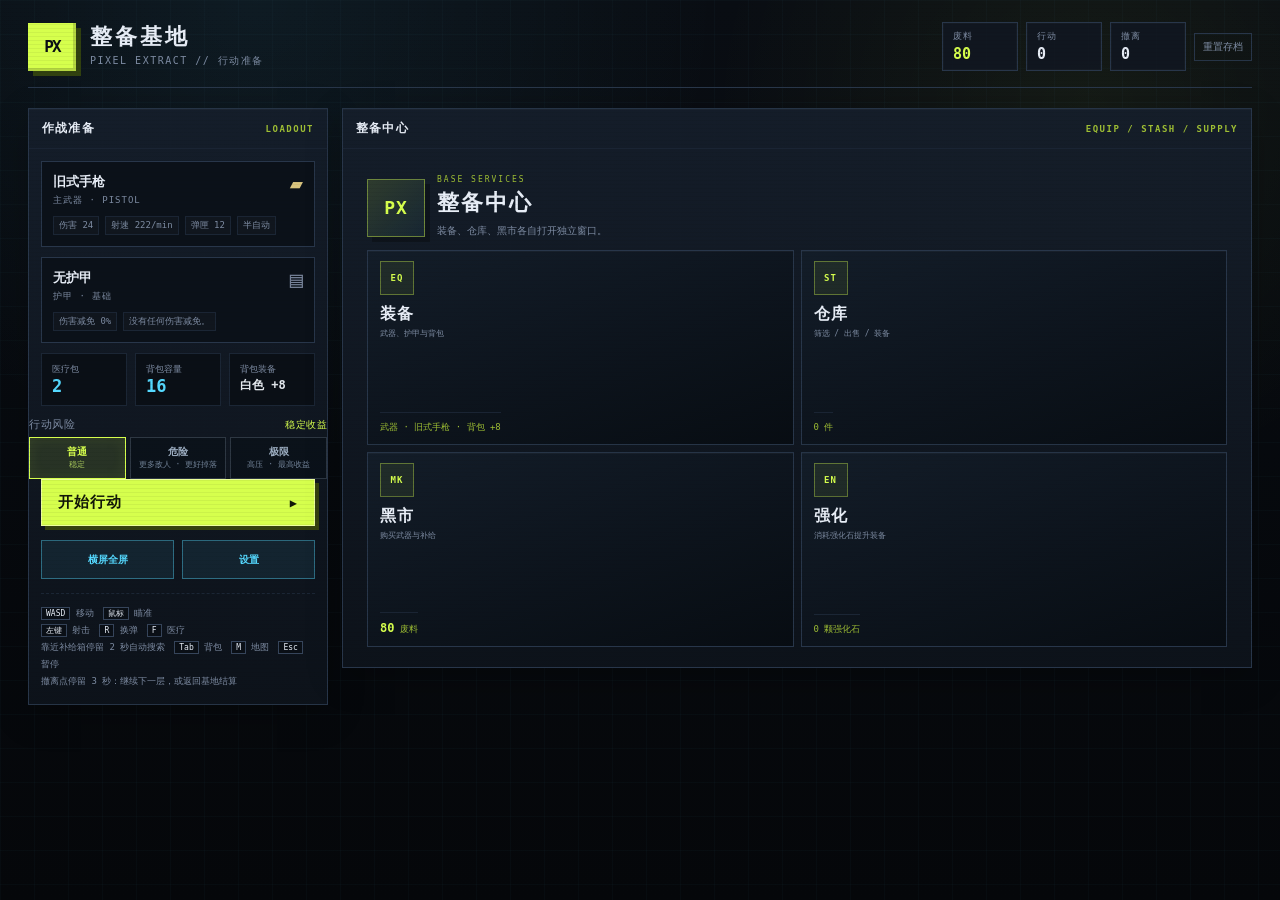
==== commit 1ea0f142: "Add enemy-dropped enhancement stones and gear enhancement" ====
--- a/像素撤离-离线版.html
+++ b/像素撤离-离线版.html
@@ -1564,6 +1564,126 @@
   padding: 8px 0 0;
 }
 .manage-panel .empty-state { margin: 12px 0; }
+
+#manageEnhancePanel { display: flex; flex-direction: column; overflow: hidden; }
+.enhance-layout {
+  flex: 1;
+  min-height: 0;
+  display: grid;
+  grid-template-columns: minmax(0, .88fr) minmax(0, 1.12fr);
+  gap: 8px;
+  padding-top: 8px;
+}
+.enhance-target-col, .enhance-action-col {
+  min-width: 0;
+  min-height: 0;
+  display: flex;
+  flex-direction: column;
+  border: 1px solid var(--line-soft);
+  background: rgba(5,10,15,.42);
+}
+.enhance-col-title {
+  flex: 0 0 auto;
+  display: flex;
+  justify-content: space-between;
+  gap: 8px;
+  padding: 6px 8px;
+  border-bottom: 1px solid var(--line-soft);
+  color: var(--text);
+  font-size: 9px;
+  font-weight: 900;
+  letter-spacing: .6px;
+}
+.enhance-col-title span { color: var(--dim); font-size: 7px; font-weight: 600; letter-spacing: 0; }
+.enhance-target-list {
+  min-height: 0;
+  overflow: auto;
+  display: grid;
+  align-content: start;
+  gap: 5px;
+  padding: 6px;
+}
+.enhance-target {
+  min-width: 0;
+  display: flex;
+  align-items: center;
+  gap: 6px;
+  padding: 6px;
+  border: 1px solid var(--line-soft);
+  border-left: 2px solid #344558;
+  background: #0a1018;
+  color: var(--text);
+  text-align: left;
+  cursor: pointer;
+}
+.enhance-target:hover { border-color: #41536a; background: #0d151e; }
+.enhance-target.selected { border-color: var(--lime); border-left-color: var(--lime); background: rgba(214,255,77,.08); }
+.enhance-target.empty { opacity: .5; cursor: default; }
+.enhance-target-icon {
+  width: 27px; height: 27px; flex: 0 0 27px;
+  display: grid; place-items: center;
+  border: 1px solid var(--line-soft);
+  background: rgba(255,255,255,.025);
+  font-size: 15px;
+}
+.enhance-target-mid { flex: 1; min-width: 0; display: flex; flex-direction: column; gap: 1px; }
+.enhance-target-slot { color: var(--dim); font-size: 7px; }
+.enhance-target-mid strong { overflow: hidden; text-overflow: ellipsis; white-space: nowrap; font-size: 9px; }
+.enhance-target-mid span:last-child { color: var(--dim); font-size: 7px; line-height: 1.25; }
+.enhance-target-plus { color: var(--lime); font-size: 13px; font-weight: 900; }
+.enhance-target-summary {
+  flex: 0 0 auto;
+  padding: 7px 8px;
+  border-bottom: 1px solid var(--line-soft);
+  background: rgba(214,255,77,.035);
+}
+.enhance-summary-name { color: var(--text); font-size: 10px; font-weight: 900; overflow: hidden; text-overflow: ellipsis; white-space: nowrap; }
+.enhance-summary-effect { margin-top: 3px; color: var(--dim); font-size: 8px; }
+.enhance-summary-effect b { color: var(--lime); }
+.enhance-summary-hint { margin-top: 2px; color: var(--dim); font-size: 7px; line-height: 1.35; }
+.enhance-summary-empty { color: var(--dim); font-size: 8px; }
+.enhance-stone-list {
+  flex: 1;
+  min-height: 0;
+  overflow: auto;
+  display: grid;
+  align-content: start;
+  gap: 4px;
+  padding: 5px;
+}
+.enhance-stone-row {
+  display: flex;
+  align-items: center;
+  gap: 5px;
+  padding: 4px 5px;
+  border: 1px solid var(--line-soft);
+  border-left: 2px solid #3b4a5c;
+  background: #090f16;
+}
+.enhance-stone-row.rarity-common { border-left-color: #e8edf2; }
+.enhance-stone-row.rarity-uncommon { border-left-color: #4c8f6a; }
+.enhance-stone-row.rarity-rare { border-left-color: #58a6ff; }
+.enhance-stone-row.rarity-epic { border-left-color: var(--purple); }
+.enhance-stone-row.rarity-legendary { border-left-color: #ff536b; }
+.enhance-stone-row.rarity-mythic { border-left-color: #ffd15c; background-image: linear-gradient(135deg, rgba(255,83,107,.06), rgba(255,209,92,.045), rgba(88,166,255,.06), rgba(192,132,255,.06)); }
+.enhance-stone-icon { width: 22px; height: 22px; flex: 0 0 22px; display: grid; place-items: center; border: 1px solid var(--line-soft); font-size: 12px; }
+.enhance-stone-mid { flex: 1; min-width: 0; display: flex; flex-direction: column; gap: 1px; }
+.enhance-stone-mid strong { overflow: hidden; text-overflow: ellipsis; white-space: nowrap; font-size: 8px; }
+.enhance-stone-mid span { color: var(--dim); font-size: 7px; }
+.enhance-stone-qty { color: var(--lime); font-size: 9px; }
+.enhance-use-btn {
+  padding: 3px 6px;
+  border: 1px solid rgba(214,255,77,.4);
+  background: rgba(214,255,77,.09);
+  color: var(--lime);
+  font: inherit;
+  font-size: 8px;
+  font-weight: 900;
+  cursor: pointer;
+}
+.enhance-use-btn:hover { background: rgba(214,255,77,.18); }
+.enhance-use-btn:disabled { opacity: .32; cursor: not-allowed; }
+.enhance-empty { padding: 18px 8px; text-align: center; color: var(--dim); font-size: 9px; line-height: 1.65; }
 .manage-window-card .overlay-note {
   flex: 0 0 auto;
   margin-top: 8px;
@@ -1855,17 +1975,18 @@
   flex: 1;
   min-height: 0;
   display: grid;
-  grid-template-columns: repeat(3, minmax(0, 1fr));
-  gap: 8px;
-  margin-top: 16px;
+  grid-template-columns: repeat(2, minmax(0, 1fr));
+  grid-template-rows: repeat(2, minmax(0, 1fr));
+  gap: 7px;
+  margin-top: 10px;
 }
 .manage-entry-card {
   min-width: 0;
-  min-height: 150px;
+  min-height: 0;
   display: flex;
   flex-direction: column;
-  gap: 4px;
-  padding: 14px;
+  gap: 3px;
+  padding: 10px 12px;
   text-align: left;
   color: var(--text);
   border: 1px solid var(--line);
@@ -1918,13 +2039,34 @@
 @media (orientation: landscape) and (max-height: 520px) {
   .manage-center-heading { gap: 8px; }
   .manage-center-heading h3 { margin: 2px 0 3px; }
-  .manage-entry-grid { gap: 5px; margin-top: 9px; }
-  .manage-entry-card { min-height: 0; padding: 9px; }
-  .manage-entry-icon { width: 27px; height: 27px; font-size: 7px; }
-  .manage-entry-title { margin-top: 3px; font-size: 13px; }
-  .manage-entry-desc { font-size: 7px; }
-  .manage-entry-meta { padding-top: 5px; font-size: 7px; }
+  .manage-entry-grid { gap: 4px; margin-top: 6px; }
+  .manage-entry-card { min-height: 0; padding: 6px 8px; gap: 2px; }
+  .manage-entry-icon { width: 23px; height: 23px; font-size: 6px; }
+  .manage-entry-title { margin-top: 1px; font-size: 11px; }
+  .manage-entry-desc { font-size: 7px; line-height: 1.25; }
+  .manage-entry-meta { padding-top: 4px; font-size: 7px; }
   .manage-entry-meta strong { font-size: 10px; }
+  .enhance-layout { gap: 5px; padding-top: 5px; }
+  .enhance-col-title { padding: 4px 5px; font-size: 7px; }
+  .enhance-col-title span { font-size: 6px; }
+  .enhance-target-list { gap: 3px; padding: 4px; }
+  .enhance-target { min-height: 35px; padding: 4px; gap: 4px; }
+  .enhance-target-icon { width: 21px; height: 21px; flex-basis: 21px; font-size: 12px; }
+  .enhance-target-slot { font-size: 6px; }
+  .enhance-target-mid strong { font-size: 7.5px; }
+  .enhance-target-mid span:last-child { font-size: 6px; }
+  .enhance-target-plus { font-size: 10px; }
+  .enhance-target-summary { padding: 4px 5px; }
+  .enhance-summary-name { font-size: 8px; }
+  .enhance-summary-effect { margin-top: 1px; font-size: 7px; }
+  .enhance-summary-hint { font-size: 6px; line-height: 1.25; }
+  .enhance-stone-list { gap: 2px; padding: 3px; }
+  .enhance-stone-row { gap: 4px; padding: 2px 4px; }
+  .enhance-stone-icon { width: 18px; height: 18px; flex-basis: 18px; font-size: 10px; }
+  .enhance-stone-mid strong { font-size: 7px; }
+  .enhance-stone-mid span { font-size: 6px; }
+  .enhance-stone-qty { font-size: 7px; }
+  .enhance-use-btn { padding: 2px 4px; font-size: 7px; }
 }
 
 @media (orientation: landscape) and (max-height: 520px) and (max-width: 760px) {
@@ -2196,7 +2338,7 @@
   .equip-choice-btn { padding: 3px 5px; font-size: 8px; }
 }
 
-  </style>
+</style>
 </head>
 <body>
   <div id="app">
@@ -2282,6 +2424,12 @@
                 <span class="manage-entry-title">黑市</span>
                 <span class="manage-entry-desc">购买武器与补给</span>
                 <span class="manage-entry-meta"><strong id="baseScrap">0</strong> 废料</span>
+              </button>
+              <button id="openEnhanceBtn" class="manage-entry-card" type="button">
+                <span class="manage-entry-icon">EN</span>
+                <span class="manage-entry-title">强化</span>
+                <span class="manage-entry-desc">消耗强化石提升装备</span>
+                <span class="manage-entry-meta" id="baseEnhanceSummary">0 颗强化石</span>
               </button>
             </div>
           </div>
@@ -2514,6 +2662,24 @@
             <span id="shopScrap" class="panel-tag">废料 0</span>
           </div>
           <div id="shopList" class="shop-list"></div>
+        </div>
+
+        <div id="manageEnhancePanel" class="manage-panel hidden">
+          <div class="manage-subhead">
+            <span>强化台</span>
+            <span id="enhanceStoneCount" class="panel-tag">强化石 0 颗</span>
+          </div>
+          <div class="enhance-layout">
+            <section class="enhance-target-col">
+              <div class="enhance-col-title">选择装备 <span>+0 ~ +10</span></div>
+              <div id="enhanceTargets" class="enhance-target-list"></div>
+            </section>
+            <section class="enhance-action-col">
+              <div class="enhance-col-title">选择强化石 <span id="enhanceChanceHint">成功率由强化石决定</span></div>
+              <div id="enhanceTargetSummary" class="enhance-target-summary"></div>
+              <div id="enhanceStoneList" class="enhance-stone-list"></div>
+            </section>
+          </div>
         </div>
 
         <p id="manageNote" class="overlay-note">装备会立即更新作战准备；进入行动后不能更换。</p>
@@ -2736,6 +2902,13 @@
     ghost: { name: '幽灵纤维甲', reduction: 0.22, speedBonus: 0.04, stealth: 0.72, color: '#a98cff', desc: '减少 22% 伤害，移速 +4%，敌人视野降低 28%。' }
   };
 
+  const MAX_ENHANCE = 10;
+  const ENHANCE_RULES = {
+    weapon: { perLevel: 0.05, label: '伤害' },
+    armor: { perLevel: 0.015, label: '减伤' },
+    pack: { perLevel: 1, label: '容量' }
+  };
+
   const PACK_QUALITIES = {
     white: { label: '白色', color: '#e8edf2', bonus: 8, desc: '基础背包装备，提供 8 个额外物资格。' },
     green: { label: '绿色', color: '#6fe29a', bonus: 16, desc: '加固背包装备，提供 16 个额外物资格。' },
@@ -2766,6 +2939,12 @@
     p_purple: { name: '紫色背包', icon: '▦', kind: 'pack', pack: 'purple', rarity: 'epic', sell: 360, stack: false, desc: '紫色品质背包装备。容量 +32。' },
     p_red: { name: '红色背包', icon: '▧', kind: 'pack', pack: 'red', rarity: 'legendary', sell: 720, stack: false, desc: '红色品质背包装备。容量 +40。' },
     p_rainbow: { name: '彩色背包', icon: '◈', kind: 'pack', pack: 'rainbow', rarity: 'mythic', sell: 1200, stack: false, desc: '彩色品质背包装备。容量 +50。' },
+    stone_white: { name: '白色强化石', icon: '◇', kind: 'stone', stoneLevel: 1, success: 0.30, rarity: 'common', sell: 12, stack: true, desc: '强化石 Lv.1。强化成功概率 30%。' },
+    stone_green: { name: '绿色强化石', icon: '◈', kind: 'stone', stoneLevel: 2, success: 0.45, rarity: 'uncommon', sell: 28, stack: true, desc: '强化石 Lv.2。强化成功概率 45%。' },
+    stone_blue: { name: '蓝色强化石', icon: '◆', kind: 'stone', stoneLevel: 3, success: 0.60, rarity: 'rare', sell: 65, stack: true, desc: '强化石 Lv.3。强化成功概率 60%。' },
+    stone_purple: { name: '紫色强化石', icon: '✦', kind: 'stone', stoneLevel: 4, success: 0.75, rarity: 'epic', sell: 140, stack: true, desc: '强化石 Lv.4。强化成功概率 75%。' },
+    stone_red: { name: '红色强化石', icon: '✧', kind: 'stone', stoneLevel: 5, success: 0.90, rarity: 'legendary', sell: 300, stack: true, desc: '强化石 Lv.5。强化成功概率 90%。' },
+    stone_rainbow: { name: '彩色强化石', icon: '✺', kind: 'stone', stoneLevel: 6, success: 1.00, rarity: 'mythic', sell: 600, stack: true, desc: '强化石 Lv.6。强化必定成功。' },
     scrap: { name: '机械零件', icon: '⚙', kind: 'loot', rarity: 'common', sell: 4, stack: true, desc: '常见的工业废料，黑市会收。' },
     fiber: { name: '纤维束', icon: '≋', kind: 'loot', rarity: 'common', sell: 6, stack: true, desc: '从废弃织物和线缆中抽出的纤维。' },
     circuit: { name: '废旧电路', icon: '▦', kind: 'loot', rarity: 'common', sell: 9, stack: true, desc: '烧毁的线路板，仍有回收价值。' },
@@ -2797,6 +2976,11 @@
     rare: ['relic', 'lens', 'drone_core', 'medal', 'w_rifle', 'w_shotgun', 'w_lmg', 'a_heavy', 'a_medic'],
     epic: ['core', 'quantum', 'phase', 'w_dmr', 'w_rail', 'a_riot', 'a_ghost']
   };
+  const STONE_TIER_WEIGHTS = {
+    normal: { white: 58, green: 27, blue: 11, purple: 3.2, red: 0.7, rainbow: 0.1 },
+    elite: { white: 25, green: 32, blue: 25, purple: 12, red: 4.5, rainbow: 1.5 },
+    boss: { white: 0, green: 10, blue: 30, purple: 38, red: 17, rainbow: 5 }
+  };
   const PACK_TIER_WEIGHTS = {
     common: { white: 72, green: 22, blue: 5, purple: 0.8, red: 0.15, rainbow: 0.05 },
     rare: { white: 22, green: 38, blue: 28, purple: 9, red: 2.5, rainbow: 0.5 },
@@ -2828,19 +3012,23 @@
     return list.slice().sort((a, b) => {
       const da = defOf(a);
       const db = defOf(b);
-      const kindOrder = { weapon: 0, armor: 1, pack: 2, loot: 3 };
+      const kindOrder = { weapon: 0, armor: 1, pack: 2, stone: 3, loot: 4 };
       const kindDiff = (kindOrder[da.kind] ?? 3) - (kindOrder[db.kind] ?? 3);
       if (kindDiff) return kindDiff;
       const rarityDiff = (RARITY_ORDER[db.rarity] || 0) - (RARITY_ORDER[da.rarity] || 0);
       if (rarityDiff) return rarityDiff;
+      const plusDiff = enhanceLevel(b) - enhanceLevel(a);
+      if (plusDiff) return plusDiff;
       const valueDiff = (db.sell || 0) - (da.sell || 0);
       if (valueDiff) return valueDiff;
       return da.name.localeCompare(db.name, 'zh-CN');
     });
   }
 
-  function createItem(type, qty = 1) {
-    return { id: uid(), type, qty };
+  function createItem(type, qty = 1, plus = 0) {
+    const item = { id: uid(), type, qty };
+    if (plus > 0) item.plus = plus;
+    return item;
   }
 
   function defOf(itemOrType) {
@@ -2848,8 +3036,35 @@
     return ITEM_DEFS[type] || ITEM_DEFS.scrap;
   }
 
-  function itemName(item) { return defOf(item).name; }
-  function itemSellValue(item) { return defOf(item).sell * (item.qty || 1); }
+  function enhanceLevel(item) {
+    const def = defOf(item);
+    if (!item || !['weapon', 'armor', 'pack'].includes(def.kind)) return 0;
+    return clamp(Math.floor(Number(item.plus) || 0), 0, MAX_ENHANCE);
+  }
+
+  function normalizeItemInstance(item) {
+    if (!item || !ITEM_DEFS[item.type]) return null;
+    const def = ITEM_DEFS[item.type];
+    const normalized = { ...item, id: item.id || uid(), qty: item.qty || 1 };
+    if (['weapon', 'armor', 'pack'].includes(def.kind)) {
+      normalized.plus = enhanceLevel(item);
+    } else {
+      delete normalized.plus;
+    }
+    return normalized;
+  }
+
+  function itemName(item) {
+    const def = defOf(item);
+    const plus = enhanceLevel(item);
+    return `${def.name}${plus ? ` +${plus}` : ''}`;
+  }
+
+  function itemSellValue(item) {
+    const def = defOf(item);
+    const plus = enhanceLevel(item);
+    return Math.round(def.sell * (item.qty || 1) * (1 + plus * 0.12));
+  }
 
   function addItemToArray(list, item) {
     const def = defOf(item);
@@ -2887,7 +3102,7 @@
 
   function defaultSave() {
     return {
-      version: 3,
+      version: 4,
       scrap: 80,
       stash: [],
       equipped: {
@@ -2910,22 +3125,22 @@
       upgrades: { ...base.upgrades, ...(raw.upgrades || {}) },
       settings: { ...base.settings, ...(raw.settings || {}) },
       stats: { ...base.stats, ...(raw.stats || {}) },
-      stash: Array.isArray(raw.stash) ? raw.stash.filter((i) => ITEM_DEFS[i?.type]).map((i) => ({ ...i, id: i.id || uid(), qty: i.qty || 1 })) : []
+      stash: Array.isArray(raw.stash) ? raw.stash.map(normalizeItemInstance).filter(Boolean) : []
     };
     if (!raw.equipped || !ITEM_DEFS[raw.equipped.weapon?.type]) {
       merged.equipped.weapon = createItem('w_pistol');
     } else {
-      merged.equipped.weapon = { ...raw.equipped.weapon, id: raw.equipped.weapon.id || uid(), qty: 1 };
+      merged.equipped.weapon = { ...normalizeItemInstance(raw.equipped.weapon), qty: 1 };
     }
     if (raw.equipped && ITEM_DEFS[raw.equipped.armor?.type]) {
-      merged.equipped.armor = { ...raw.equipped.armor, id: raw.equipped.armor.id || uid(), qty: 1 };
+      merged.equipped.armor = { ...normalizeItemInstance(raw.equipped.armor), qty: 1 };
     } else {
       merged.equipped.armor = null;
     }
     if (raw.equipped && raw.equipped.pack === null) {
       merged.equipped.pack = null;
     } else if (raw.equipped && defOf(raw.equipped.pack).kind === 'pack' && ITEM_DEFS[raw.equipped.pack?.type]) {
-      merged.equipped.pack = { ...raw.equipped.pack, id: raw.equipped.pack.id || uid(), qty: 1 };
+      merged.equipped.pack = { ...normalizeItemInstance(raw.equipped.pack), qty: 1 };
     } else {
       merged.equipped.pack = createItem('p_white');
     }
@@ -2934,7 +3149,7 @@
     delete merged.xp;
     delete merged.perks;
     delete merged.pendingPerks;
-    merged.version = 3;
+    merged.version = 4;
     merged.scrap = Math.max(0, Number(merged.scrap) || 0);
     const touchSettings = merged.settings;
     touchSettings.moveStickMode = touchSettings.moveStickMode === 'fixed' ? 'fixed' : 'floating';
@@ -2974,14 +3189,19 @@
     if (!def) return 0;
     return clamp(Math.floor(Number(raid?.perks?.[key]) || 0), 0, def.max);
   }
+  function packCapacityBonus(item) {
+    if (!item) return 0;
+    const quality = PACK_QUALITIES[defOf(item).pack];
+    return (quality?.bonus || 0) + enhanceLevel(item);
+  }
+
   function equippedPackDef() {
     const pack = save.equipped?.pack;
     return pack ? PACK_QUALITIES[defOf(pack).pack] || null : null;
   }
 
   function backpackCapacity() {
-    const packBonus = equippedPackDef()?.bonus || 0;
-    return 8 + packBonus + perkRank('scavenger');
+    return 8 + packCapacityBonus(save.equipped?.pack) + perkRank('scavenger');
   }
   function startingMedkits() { return 2 + save.upgrades.medkits; }
 
@@ -3257,6 +3477,7 @@
     openEquipBtn: $('#openEquipBtn'),
     openStashBtn: $('#openStashBtn'),
     openShopBtn: $('#openShopBtn'),
+    openEnhanceBtn: $('#openEnhanceBtn'),
     equipOverlay: $('#equipOverlay'),
     closeEquipBtn: $('#closeEquipBtn'),
     equipWindowTitle: $('#equipWindowTitle'),
@@ -3268,9 +3489,16 @@
     manageEquipPanel: $('#manageEquipPanel'),
     manageStashPanel: $('#manageStashPanel'),
     manageShopPanel: $('#manageShopPanel'),
+    manageEnhancePanel: $('#manageEnhancePanel'),
+    enhanceTargets: $('#enhanceTargets'),
+    enhanceTargetSummary: $('#enhanceTargetSummary'),
+    enhanceStoneList: $('#enhanceStoneList'),
+    enhanceChanceHint: $('#enhanceChanceHint'),
+    enhanceStoneCount: $('#enhanceStoneCount'),
     shopScrap: $('#shopScrap'),
     baseStashCount: $('#baseStashCount'),
     baseScrap: $('#baseScrap'),
+    baseEnhanceSummary: $('#baseEnhanceSummary'),
     baseEquipSummary: $('#baseEquipSummary'),
     touchControls: $('#touchControls'),
     moveZone: $('#moveZone'),
@@ -3474,6 +3702,7 @@
   let selectedStashId = null;
   let selectedInventoryItemId = null;
   let stashRarityFilter = 'all';
+  let enhanceTargetSlot = 'weapon';
   let toastTimer = 0;
 
   function toast(message) {
@@ -3594,13 +3823,15 @@
     const weaponDef = weaponItem ? WEAPON_DEFS[defOf(weaponItem).weapon] : null;
     if (weaponDef) {
       const rpm = Math.round(60 / weaponDef.cooldown);
+      const plus = enhanceLevel(weaponItem);
+      const damage = Math.round(weaponDef.damage * (1 + plus * ENHANCE_RULES.weapon.perLevel));
       el.loadoutWeapon.className = 'equip-card';
       el.loadoutWeapon.innerHTML = `
         <div class="equip-top">
-          <div><div class="equip-name">${weaponDef.name}</div><div class="equip-type">主武器 · ${weaponDef.code}</div></div>
+          <div><div class="equip-name">${itemName(weaponItem)}</div><div class="equip-type">主武器 · ${weaponDef.code}${plus ? ` · 强化 +${plus}` : ''}</div></div>
           <div class="equip-icon" style="color:${weaponDef.color}">${weaponItem ? defOf(weaponItem).icon : '▰'}</div>
         </div>
-        <div class="equip-stats"><span>伤害 ${weaponDef.damage}</span><span>射速 ${rpm}/min</span><span>弹匣 ${weaponDef.mag}</span><span>${weaponDef.auto || likelyTouch ? '全自动' : '半自动'}</span>${weaponDef.pellets > 1 ? `<span>弹丸 ${weaponDef.pellets}</span>` : ''}</div>`;
+        <div class="equip-stats"><span>伤害 ${damage}${plus ? ` (${weaponDef.damage}+${plus * 5}%)` : ''}</span><span>射速 ${rpm}/min</span><span>弹匣 ${weaponDef.mag}</span><span>${weaponDef.auto || likelyTouch ? '全自动' : '半自动'}</span>${weaponDef.pellets > 1 ? `<span>弹丸 ${weaponDef.pellets}</span>` : ''}</div>`;
     } else {
       el.loadoutWeapon.className = 'equip-card empty';
       el.loadoutWeapon.innerHTML = '<div class="equip-name">未装备武器</div><div class="equip-desc">去仓库装备一把武器。</div>';
@@ -3608,26 +3839,30 @@
 
     const armorItem = save.equipped.armor;
     const armorDef = ARMOR_DEFS[armorItem ? defOf(armorItem).armor : 'none'];
+    const armorPlus = enhanceLevel(armorItem);
+    const armorReduction = Math.min(0.75, armorDef.reduction + armorPlus * ENHANCE_RULES.armor.perLevel);
     el.loadoutArmor.className = 'equip-card';
     el.loadoutArmor.innerHTML = `
       <div class="equip-top">
-        <div><div class="equip-name">${armorDef.name}</div><div class="equip-type">护甲 · ${armorItem ? RARITY_LABEL[defOf(armorItem).rarity] : '基础'}</div></div>
+        <div><div class="equip-name">${armorItem ? itemName(armorItem) : armorDef.name}</div><div class="equip-type">护甲 · ${armorItem ? RARITY_LABEL[defOf(armorItem).rarity] : '基础'}${armorPlus ? ` · 强化 +${armorPlus}` : ''}</div></div>
         <div class="equip-icon" style="color:${armorDef.color}">${armorItem ? defOf(armorItem).icon : '▤'}</div>
       </div>
-      <div class="equip-stats"><span>伤害减免 ${Math.round(armorDef.reduction * 100)}%</span><span>${armorDef.desc}</span></div>`;
+      <div class="equip-stats"><span>伤害减免 ${Math.round(armorReduction * 100)}%</span><span>${armorDef.desc}</span></div>`;
 
     const packItem = save.equipped.pack;
     const packDef = packItem ? PACK_QUALITIES[defOf(packItem).pack] : null;
+    const packPlus = enhanceLevel(packItem);
     if (el.loadoutPack) {
-      el.loadoutPack.textContent = packDef ? `${packDef.label} +${packDef.bonus}` : '未装备';
+      el.loadoutPack.textContent = packDef ? `${packDef.label} +${packDef.bonus + packPlus}` : '未装备';
       el.loadoutPack.style.color = packDef ? packDef.color : 'var(--dim)';
       el.loadoutPack.classList.toggle('rainbow-text', !!packItem && defOf(packItem).pack === 'rainbow');
+      el.loadoutPack.title = packDef ? `${packDef.name}${packPlus ? ` · 强化 +${packPlus}` : ''}` : '';
     }
     el.loadoutMeds.textContent = startingMedkits() + (armorDef.medkitBonus || 0);
     el.loadoutSlots.textContent = backpackCapacity();
     if (el.baseEquipSummary) {
-      const packText = packDef ? ` · 背包 +${packDef.bonus}` : '';
-      el.baseEquipSummary.textContent = weaponDef ? `武器 · ${weaponDef.name}${packText}` : `未装备武器${packText}`;
+      const packText = packDef ? ` · 背包 +${packDef.bonus + packPlus}` : '';
+      el.baseEquipSummary.textContent = weaponDef ? `武器 · ${itemName(weaponItem)}${packText}` : `未装备武器${packText}`;
     }
   }
 
@@ -3655,10 +3890,10 @@
       slot.type = 'button';
       slot.className = `stash-slot rarity-${def.rarity} ${selectedStashId === item.id ? 'selected' : ''}`;
       slot.dataset.id = item.id;
-      slot.title = `${def.name} · ${def.desc}`;
+      slot.title = `${itemName(item)} · ${def.desc}`;
       slot.innerHTML = `
         <span class="slot-icon ${def.rarity === 'mythic' ? 'mythic-icon' : ''}" style="color:${choiceIconColor(def)}">${def.icon}</span>
-        <span class="slot-name">${def.name}</span>
+        <span class="slot-name">${itemName(item)}</span>
         ${item.qty > 1 ? `<span class="slot-qty">×${item.qty}</span>` : ''}`;
       slot.addEventListener('click', () => {
         selectedStashId = item.id;
@@ -3676,7 +3911,7 @@
     el.itemActions.classList.remove('hidden');
     el.selectedIcon.textContent = def.icon;
     el.selectedIcon.style.color = choiceIconColor(def);
-    el.selectedName.textContent = `${def.name}${selected.qty > 1 ? ` ×${selected.qty}` : ''}`;
+    el.selectedName.textContent = `${itemName(selected)}${selected.qty > 1 ? ` ×${selected.qty}` : ''}`;
     el.selectedDesc.textContent = `${def.desc} · ${RARITY_LABEL[def.rarity]}`;
     el.selectedValue.textContent = `出售 +${itemSellValue(selected)}`;
     el.equipBtn.classList.toggle('hidden', !['weapon', 'armor', 'pack'].includes(def.kind));
@@ -3684,7 +3919,7 @@
   }
 
   function sellLowValue() {
-    const lowValue = save.stash.filter((item) => defOf(item).rarity === 'common');
+    const lowValue = save.stash.filter((item) => defOf(item).rarity === 'common' && defOf(item).kind !== 'stone');
     if (!lowValue.length) {
       toast('仓库里没有普通品质物资。');
       return;
@@ -3741,22 +3976,28 @@
 
   function gearStatsText(item) {
     const def = defOf(item);
+    const plus = enhanceLevel(item);
     if (def.kind === 'weapon') {
       const w = WEAPON_DEFS[def.weapon];
+      const damage = Math.round(w.damage * (1 + plus * ENHANCE_RULES.weapon.perLevel));
       const pelletText = w.pellets > 1 ? ` · 弹丸 ${w.pellets}` : '';
-      return `伤害 ${w.damage}${pelletText} · 弹匣 ${w.mag} · ${w.auto || likelyTouch ? '全自动' : '半自动'} · 射速 ${Math.round(60 / w.cooldown)}/min`;
+      return `伤害 ${damage}${plus ? ` (强化 +${plus})` : ''}${pelletText} · 弹匣 ${w.mag} · ${w.auto || likelyTouch ? '全自动' : '半自动'} · 射速 ${Math.round(60 / w.cooldown)}/min`;
     }
     if (def.kind === 'armor') {
       const a = ARMOR_DEFS[def.armor];
+      const reduction = Math.min(0.75, a.reduction + plus * ENHANCE_RULES.armor.perLevel);
       const extras = [];
       if (a.speedBonus) extras.push(`移速 +${Math.round(a.speedBonus * 100)}%`);
       if (a.medkitBonus) extras.push(`医疗包 +${a.medkitBonus}`);
       if (a.stealth) extras.push(`敌人视野 -${Math.round((1 - a.stealth) * 100)}%`);
-      return `伤害减免 ${Math.round(a.reduction * 100)}%${extras.length ? ` · ${extras.join(' · ')}` : ''} · ${RARITY_LABEL[def.rarity]}`;
+      return `伤害减免 ${Math.round(reduction * 100)}%${plus ? ` (强化 +${plus})` : ''}${extras.length ? ` · ${extras.join(' · ')}` : ''} · ${RARITY_LABEL[def.rarity]}`;
     }
     if (def.kind === 'pack') {
       const pack = PACK_QUALITIES[def.pack];
-      return `背包装备 · ${pack.label}品质 · 容量 +${pack.bonus}`;
+      return `背包装备 · ${pack.label}品质 · 容量 +${pack.bonus + plus}${plus ? ` (强化 +${plus})` : ''}`;
+    }
+    if (def.kind === 'stone') {
+      return `强化石 Lv.${def.stoneLevel} · 成功率 ${Math.round(def.success * 100)}% · ${RARITY_LABEL[def.rarity]}`;
     }
     return def.desc;
   }
@@ -3766,9 +4007,10 @@
     if (def.kind === 'weapon') {
       const next = WEAPON_DEFS[def.weapon];
       if (!save.equipped.weapon) return '<span class="compare up">当前武器槽为空 · 可直接装备</span>';
-      const current = WEAPON_DEFS[defOf(save.equipped.weapon).weapon];
-      const nextDps = next.damage * (next.pellets || 1) / next.cooldown;
-      const currentDps = current.damage * (current.pellets || 1) / current.cooldown;
+      const currentItem = save.equipped.weapon;
+      const current = WEAPON_DEFS[defOf(currentItem).weapon];
+      const nextDps = next.damage * (1 + enhanceLevel(item) * ENHANCE_RULES.weapon.perLevel) * (next.pellets || 1) / next.cooldown;
+      const currentDps = current.damage * (1 + enhanceLevel(currentItem) * ENHANCE_RULES.weapon.perLevel) * (current.pellets || 1) / current.cooldown;
       const pct = Math.round((nextDps / currentDps - 1) * 100);
       if (Math.abs(pct) <= 2) return '<span class="compare">DPS 与当前武器基本持平</span>';
       return `<span class="compare ${pct > 0 ? 'up' : 'down'}">DPS ${pct > 0 ? '+' : ''}${pct}% · 对比当前武器</span>`;
@@ -3776,8 +4018,11 @@
     if (def.kind === 'armor') {
       const next = ARMOR_DEFS[def.armor];
       if (!save.equipped.armor) return '<span class="compare up">当前没有护甲 · 可直接装备</span>';
-      const current = ARMOR_DEFS[defOf(save.equipped.armor).armor];
-      const diff = Math.round((next.reduction - current.reduction) * 100);
+      const currentItem = save.equipped.armor;
+      const current = ARMOR_DEFS[defOf(currentItem).armor];
+      const nextReduction = Math.min(0.75, next.reduction + enhanceLevel(item) * ENHANCE_RULES.armor.perLevel);
+      const currentReduction = Math.min(0.75, current.reduction + enhanceLevel(currentItem) * ENHANCE_RULES.armor.perLevel);
+      const diff = Math.round((nextReduction - currentReduction) * 100);
       const extras = [];
       if (next.speedBonus) extras.push(`移速 +${Math.round(next.speedBonus * 100)}%`);
       if (next.medkitBonus) extras.push(`医疗包 +${next.medkitBonus}`);
@@ -3788,8 +4033,9 @@
     if (def.kind === 'pack') {
       const next = PACK_QUALITIES[def.pack];
       if (!save.equipped.pack) return '<span class="compare up">当前没有背包装备 · 可直接装备</span>';
-      const current = PACK_QUALITIES[defOf(save.equipped.pack).pack];
-      const diff = next.bonus - current.bonus;
+      const currentItem = save.equipped.pack;
+      const current = PACK_QUALITIES[defOf(currentItem).pack];
+      const diff = (next.bonus + enhanceLevel(item)) - (current.bonus + enhanceLevel(currentItem));
       if (diff === 0) return '<span class="compare">容量与当前背包相同</span>';
       return `<span class="compare ${diff > 0 ? 'up' : 'down'}">容量 ${diff > 0 ? '+' : ''}${diff} · 对比当前背包</span>`;
     }
@@ -3810,7 +4056,7 @@
     renderAllBase();
     renderEquipModal();
     playSound('reload');
-    toast(`已装备：${def.name}`);
+    toast(`已装备：${itemName(item)}`);
   }
 
   function equipSelected() {
@@ -3857,7 +4103,7 @@
       row.innerHTML = `
         <div class="equip-choice-icon ${def.rarity === 'mythic' ? 'mythic-icon' : ''}" style="color:${choiceIconColor(def)}">${def.icon}</div>
         <div class="equip-choice-mid">
-          <div class="equip-choice-name">${def.name}</div>
+          <div class="equip-choice-name">${itemName(item)}</div>
           <div class="equip-choice-stats">${gearStatsText(item)}</div>
           <div class="gear-compare-row">${gearCompareText(item)}</div>
         </div>
@@ -3880,7 +4126,7 @@
         <div class="equipped-slot-top">
           <span class="equipped-slot-label">当前武器</span>
         </div>
-        <div class="equipped-slot-name">${weaponDef ? weaponDef.name : '未装备'}</div>
+        <div class="equipped-slot-name">${weaponDef ? itemName(weapon) : '未装备'}</div>
         <div class="equipped-slot-stats">${weapon ? gearStatsText(weapon) : '没有武器装备。'}</div>
       </div>
       <div class="equipped-slot">
@@ -3888,7 +4134,7 @@
           <span class="equipped-slot-label">当前护甲</span>
           ${armor ? '<button class="mini-ghost" type="button" data-unequip="armor">卸下</button>' : ''}
         </div>
-        <div class="equipped-slot-name">${armorDef ? armorDef.name : '无护甲'}</div>
+        <div class="equipped-slot-name">${armorDef ? itemName(armor) : '无护甲'}</div>
         <div class="equipped-slot-stats">${armor ? gearStatsText(armor) : '没有护甲，受到完整伤害。'}</div>
       </div>
       <div class="equipped-slot">
@@ -3896,7 +4142,7 @@
           <span class="equipped-slot-label">背包装备</span>
           ${pack ? '<button class="mini-ghost" type="button" data-unequip="pack">卸下</button>' : ''}
         </div>
-        <div class="equipped-slot-name" style="${packQuality ? `color:${packQuality.color}` : ''}">${packDef ? packDef.name : '未装备背包'}</div>
+        <div class="equipped-slot-name" style="${packQuality ? `color:${packQuality.color}` : ''}">${packDef ? itemName(pack) : '未装备背包'}</div>
         <div class="equipped-slot-stats">${pack ? gearStatsText(pack) : '没有背包装备，仅保留基础容量。'}</div>
       </div>`;
     el.equippedSummary.querySelectorAll('[data-unequip]').forEach((btn) => {
@@ -3907,10 +4153,141 @@
     renderEquipChoices('pack', el.packChoices);
   }
 
+  function stoneItemsInStash() {
+    return sortItemList(save.stash.filter((item) => defOf(item).kind === 'stone'));
+  }
+
+  function totalStoneCount() {
+    return save.stash.reduce((sum, item) => sum + (defOf(item).kind === 'stone' ? (item.qty || 1) : 0), 0);
+  }
+
+  function enhanceEffectText(item, level) {
+    const def = defOf(item);
+    if (def.kind === 'weapon') {
+      const w = WEAPON_DEFS[def.weapon];
+      const damage = Math.round(w.damage * (1 + level * ENHANCE_RULES.weapon.perLevel));
+      return `伤害 ${damage}`;
+    }
+    if (def.kind === 'armor') {
+      const a = ARMOR_DEFS[def.armor];
+      const reduction = Math.min(0.75, a.reduction + level * ENHANCE_RULES.armor.perLevel);
+      return `减伤 ${Math.round(reduction * 100)}%`;
+    }
+    if (def.kind === 'pack') {
+      const pack = PACK_QUALITIES[def.pack];
+      return `容量 +${pack.bonus + level * ENHANCE_RULES.pack.perLevel}`;
+    }
+    return '';
+  }
+
+  function renderEnhance() {
+    if (!el.enhanceTargets || !el.enhanceTargetSummary || !el.enhanceStoneList) return;
+    const slots = [
+      ['weapon', '武器'],
+      ['armor', '护甲'],
+      ['pack', '背包']
+    ];
+    el.enhanceTargets.innerHTML = '';
+    for (const [slot, label] of slots) {
+      const item = save.equipped[slot];
+      const def = item ? defOf(item) : null;
+      const plus = item ? enhanceLevel(item) : 0;
+      const button = document.createElement('button');
+      button.type = 'button';
+      button.className = `enhance-target ${enhanceTargetSlot === slot ? 'selected' : ''} ${item ? '' : 'empty'}`;
+      button.dataset.slot = slot;
+      button.innerHTML = `
+        <span class="enhance-target-icon" style="color:${def ? choiceIconColor(def) : 'var(--dim)'}">${def ? def.icon : '—'}</span>
+        <span class="enhance-target-mid">
+          <span class="enhance-target-slot">${label}</span>
+          <strong>${item ? itemName(item) : '未装备'}</strong>
+          <span>${item ? enhanceEffectText(item, plus) : '先去装备窗口装备'}</span>
+        </span>
+        <span class="enhance-target-plus">${item ? `+${plus}` : ''}</span>`;
+      button.addEventListener('click', () => {
+        if (!item) return;
+        enhanceTargetSlot = slot;
+        renderEnhance();
+      });
+      el.enhanceTargets.appendChild(button);
+    }
+
+    const target = save.equipped[enhanceTargetSlot];
+    const targetPlus = target ? enhanceLevel(target) : 0;
+    const maxed = targetPlus >= MAX_ENHANCE;
+    if (el.enhanceChanceHint) {
+      el.enhanceChanceHint.textContent = target ? `已强化 +${targetPlus} / +${MAX_ENHANCE}` : '选择一件已装备物品';
+    }
+    if (el.enhanceTargetSummary) {
+      if (!target) {
+        el.enhanceTargetSummary.innerHTML = '<div class="enhance-summary-empty">当前槽位没有装备，无法强化。</div>';
+      } else if (maxed) {
+        el.enhanceTargetSummary.innerHTML = `<div class="enhance-summary-name">${itemName(target)}</div><div class="enhance-summary-effect">已达到最高强化等级 +${MAX_ENHANCE}</div>`;
+      } else {
+        el.enhanceTargetSummary.innerHTML = `
+          <div class="enhance-summary-name">${itemName(target)}</div>
+          <div class="enhance-summary-effect">${enhanceEffectText(target, targetPlus)} <span>→</span> <b>${enhanceEffectText(target, targetPlus + 1)}</b></div>
+          <div class="enhance-summary-hint">成功率由所选强化石决定；失败会消耗强化石，等级不会下降。</div>`;
+      }
+    }
+
+    const stones = stoneItemsInStash();
+    if (el.enhanceStoneCount) el.enhanceStoneCount.textContent = `强化石 ${totalStoneCount()} 颗`;
+    el.enhanceStoneList.innerHTML = '';
+    if (stones.length === 0) {
+      el.enhanceStoneList.innerHTML = '<div class="enhance-empty">击杀敌人有概率掉落强化石。品质越高，强化成功率越高。</div>';
+      return;
+    }
+    for (const stone of stones) {
+      const def = defOf(stone);
+      const row = document.createElement('div');
+      row.className = `enhance-stone-row rarity-${def.rarity}`;
+      row.innerHTML = `
+        <span class="enhance-stone-icon ${def.rarity === 'mythic' ? 'mythic-icon' : ''}" style="color:${choiceIconColor(def)}">${def.icon}</span>
+        <span class="enhance-stone-mid">
+          <strong>${def.name}</strong>
+          <span>Lv.${def.stoneLevel} · 成功率 ${Math.round(def.success * 100)}%</span>
+        </span>
+        <span class="enhance-stone-qty">×${stone.qty || 1}</span>
+        <button class="enhance-use-btn" type="button" ${(!target || maxed) ? 'disabled' : ''}>使用</button>`;
+      row.querySelector('button').addEventListener('click', () => useEnhanceStone(stone.type));
+      el.enhanceStoneList.appendChild(row);
+    }
+  }
+
+  function useEnhanceStone(type) {
+    const target = save.equipped[enhanceTargetSlot];
+    const stoneIdx = save.stash.findIndex((item) => item.type === type && (item.qty || 1) > 0);
+    if (!target || stoneIdx < 0) return;
+    const plus = enhanceLevel(target);
+    if (plus >= MAX_ENHANCE) {
+      toast('该装备已达到最高强化等级。');
+      return;
+    }
+    const stone = save.stash[stoneIdx];
+    const stoneDef = defOf(stone);
+    stone.qty = (stone.qty || 1) - 1;
+    if (stone.qty <= 0) save.stash.splice(stoneIdx, 1);
+    const success = Math.random() < stoneDef.success;
+    if (success) {
+      target.plus = plus + 1;
+      toast(`强化成功！${itemName(target)} 提升至 +${target.plus}。`);
+      playSound('level');
+    } else {
+      toast(`强化失败，${stoneDef.name}已消耗。`);
+      playSound('hurt');
+    }
+    selectedStashId = null;
+    persist();
+    renderAllBase();
+    renderEnhance();
+  }
+
   const MANAGE_VIEWS = {
     equip: { title: '装备', note: '装备会立即更新作战准备；进入行动后不能更换。' },
     stash: { title: '仓库', note: '仓库物资会即时保存；出售物品可以获得废料。' },
-    shop: { title: '黑市', note: '使用废料购买武器、护甲和永久补给。' }
+    shop: { title: '黑市', note: '使用废料购买武器、护甲和永久补给。' },
+    enhance: { title: '强化台', note: '强化石由敌人掉落；强化失败会消耗 1 颗强化石，装备等级不会下降。' }
   };
 
   function openEquipModal(view = 'equip') {
@@ -3919,11 +4296,13 @@
     renderEquipModal();
     renderStash();
     renderShop();
+    renderEnhance();
     if (el.equipWindowTitle) el.equipWindowTitle.textContent = MANAGE_VIEWS[selected].title;
     if (el.manageNote) el.manageNote.textContent = MANAGE_VIEWS[selected].note;
     if (el.manageEquipPanel) el.manageEquipPanel.classList.toggle('hidden', selected !== 'equip');
     if (el.manageStashPanel) el.manageStashPanel.classList.toggle('hidden', selected !== 'stash');
     if (el.manageShopPanel) el.manageShopPanel.classList.toggle('hidden', selected !== 'shop');
+    if (el.manageEnhancePanel) el.manageEnhancePanel.classList.toggle('hidden', selected !== 'enhance');
     el.equipOverlay.classList.remove('hidden');
   }
 
@@ -3966,8 +4345,10 @@
     renderLoadout();
     renderStash();
     renderShop();
+    renderEnhance();
     renderProgress();
     if (el.baseScrap) el.baseScrap.textContent = save.scrap;
+    if (el.baseEnhanceSummary) el.baseEnhanceSummary.textContent = `${totalStoneCount()} 颗强化石`;
   }
 
   el.equipBtn.addEventListener('click', equipSelected);
@@ -3975,6 +4356,7 @@
   el.openEquipBtn.addEventListener('click', () => openEquipModal('equip'));
   el.openStashBtn.addEventListener('click', () => openEquipModal('stash'));
   el.openShopBtn.addEventListener('click', () => openEquipModal('shop'));
+  el.openEnhanceBtn.addEventListener('click', () => openEquipModal('enhance'));
   el.closeEquipBtn.addEventListener('click', closeEquipModal);
   if (el.tutorialSkipBtn) {
     el.tutorialSkipBtn.addEventListener('click', () => {
@@ -4768,22 +5150,34 @@
       this.medCd = 0;
       this.lockTarget = null;
 
-      const weaponType = defOf(save.equipped.weapon).weapon || 'pistol';
+      const weaponItem = save.equipped.weapon;
+      const weaponType = defOf(weaponItem).weapon || 'pistol';
       this.weaponKey = weaponType;
       this.weapon = WEAPON_DEFS[weaponType] || WEAPON_DEFS.pistol;
+      this.weaponPlus = enhanceLevel(weaponItem);
       this.mag = this.weapon.mag;
       this.reserve = Math.round((this.weapon.reserve + save.upgrades.ammo * 45) * (1 + perkRank('ammo') * 0.1));
-      this.armorKey = save.equipped.armor ? defOf(save.equipped.armor).armor : 'none';
-      this.armor = ARMOR_DEFS[this.armorKey] || ARMOR_DEFS.none;
+      const armorItem = save.equipped.armor;
+      this.armorKey = armorItem ? defOf(armorItem).armor : 'none';
+      this.armorPlus = enhanceLevel(armorItem);
+      const armorBase = ARMOR_DEFS[this.armorKey] || ARMOR_DEFS.none;
+      this.armor = {
+        ...armorBase,
+        reduction: Math.min(0.75, armorBase.reduction + this.armorPlus * ENHANCE_RULES.armor.perLevel)
+      };
       this.packItem = save.equipped.pack || null;
       this.packKey = this.packItem ? defOf(this.packItem).pack : null;
-      this.pack = this.packKey ? PACK_QUALITIES[this.packKey] : null;
+      this.packPlus = enhanceLevel(this.packItem);
+      this.pack = this.packKey ? {
+        ...PACK_QUALITIES[this.packKey],
+        bonus: PACK_QUALITIES[this.packKey].bonus + this.packPlus
+      } : null;
       this.speed *= 1 + (this.armor.speedBonus || 0) + perkRank('runner') * 0.04;
       this.medkits = startingMedkits() + (this.armor.medkitBonus || 0);
       this.stealth = this.armor.stealth || 1;
       this.capacity = backpackCapacity();
       this.backpack = [];
-      this.damageMultiplier = 1;
+      this.damageMultiplier = 1 + this.weaponPlus * ENHANCE_RULES.weapon.perLevel;
     }
 
     update(dt) {
@@ -5189,6 +5583,8 @@
       addFloatText(this.x, this.y - 28, `+${this.xp} XP`, '#d6ff4d');
       addLootFeed(this.isBoss ? `BOSS 已击败！ +${this.xp} XP` : `击倒敌人 +${this.xp} XP`, this.isBoss);
 
+      rollEnhanceStoneDrop(this);
+
       if (this.isBoss) {
         world.pickups.push({
           x: this.x,
@@ -5349,6 +5745,42 @@
     weights.red += depth * 0.12;
     weights.rainbow += depth * 0.03;
     return `p_${weightedPick(weights)}`;
+  }
+
+  function rollEnhanceStoneDrop(enemy) {
+    if (!enemy || !world) return null;
+    const isBoss = !!enemy.isBoss;
+    const isElite = !!enemy.elite || enemy.kind === 'heavy';
+    let chance = isBoss ? 1 : isElite ? 0.28 : 0.10;
+    if (save.settings.raidRisk === 'danger') chance *= 1.25;
+    if (save.settings.raidRisk === 'extreme') chance *= 1.5;
+    if (Math.random() >= Math.min(1, chance)) return null;
+
+    const profile = isBoss ? 'boss' : isElite ? 'elite' : 'normal';
+    const weights = { ...STONE_TIER_WEIGHTS[profile] };
+    const floor = Math.max(1, raid?.floor || 1);
+    const riskBonus = save.settings.raidRisk === 'extreme' ? 8 : save.settings.raidRisk === 'danger' ? 4 : 0;
+    const depth = Math.min(18, (floor - 1) * 0.9 + riskBonus * 0.7);
+    weights.white = Math.max(0, weights.white - depth * 0.55);
+    weights.green = Math.max(0, weights.green - depth * 0.35);
+    weights.blue += depth * 0.45;
+    weights.purple += depth * 0.35;
+    weights.red += depth * 0.16;
+    weights.rainbow += depth * 0.04;
+    const type = `stone_${weightedPick(weights)}`;
+    const item = createItem(type);
+    const def = defOf(item);
+    world.pickups.push({
+      x: enemy.x,
+      y: enemy.y,
+      type: 'item',
+      item,
+      life: 45,
+      bob: rand(0, TAU)
+    });
+    addFloatText(enemy.x, enemy.y - 52, `${def.name}掉落`, choiceIconColor(def));
+    addLootFeed(`敌人掉落 ${itemName(item)} · 强化成功率 ${Math.round(def.success * 100)}%`, false);
+    return item;
   }
 
   function lootContainer(container) {
@@ -5730,11 +6162,11 @@
     el.hpFill.style.width = `${hpPct}%`;
     el.hpText.textContent = `${Math.ceil(player.hp)}/${player.maxHp}`;
     if (el.lowHpVignette) el.lowHpVignette.classList.toggle('active', player.hp > 0 && hpPct <= 30);
-    el.armorText.textContent = `护甲：${player.armor.name}`;
+    el.armorText.textContent = `护甲：${save.equipped.armor ? itemName(save.equipped.armor) : player.armor.name}`;
     el.hudMeds.textContent = `医疗包 ×${player.medkits}`;
     if (el.hudKeys) el.hudKeys.textContent = `🔑 ×${raid ? (raid.keys || 0) : 0}`;
     el.hudScrap.textContent = `废料 +${raid ? raid.scrap : 0}`;
-    el.hudWeapon.textContent = player.weapon.name;
+    el.hudWeapon.textContent = save.equipped.weapon ? itemName(save.equipped.weapon) : player.weapon.name;
     const hudWeaponDef = defOf(save.equipped.weapon);
     el.hudWeaponIcon.textContent = hudWeaponDef.icon || '▰';
     el.hudWeaponIcon.style.color = player.weapon.color || '#d6ff4d';
@@ -5823,9 +6255,9 @@
     if (!player) return;
     const totalValue = player.backpack.reduce((sum, item) => sum + itemSellValue(item), 0);
     el.inventoryLoadout.innerHTML = `
-      <div>主武器<strong>${player.weapon.name}</strong></div>
-      <div>护甲<strong>${player.armor.name}</strong></div>
-      <div>背包装备<strong>${player.pack ? `${player.pack.label} +${player.pack.bonus}` : '未装备'} · ${player.backpack.length}/${player.capacity}</strong></div>
+      <div>主武器<strong>${save.equipped.weapon ? itemName(save.equipped.weapon) : player.weapon.name}</strong></div>
+      <div>护甲<strong>${save.equipped.armor ? itemName(save.equipped.armor) : player.armor.name}</strong></div>
+      <div>背包装备<strong>${player.pack ? `${player.pack.label} +${player.pack.bonus}${player.packPlus ? ` · 强化+${player.packPlus}` : ''}` : '未装备'} · ${player.backpack.length}/${player.capacity}</strong></div>
       <div>弹药<strong>${player.mag} / ${player.reserve}</strong></div>
       <div>医疗包<strong>×${player.medkits}</strong></div>
       <div>钥匙<strong>×${raid ? (raid.keys || 0) : 0}</strong></div>
@@ -5843,19 +6275,19 @@
 
     for (const item of sortItemList(player.backpack)) {
       const def = defOf(item);
-      const kindLabel = def.kind === 'weapon' ? '武器' : def.kind === 'armor' ? '护甲' : def.kind === 'pack' ? '背包' : '物资';
+      const kindLabel = def.kind === 'weapon' ? '武器' : def.kind === 'armor' ? '护甲' : def.kind === 'pack' ? '背包' : def.kind === 'stone' ? '强化' : '物资';
       const selected = item.id === selectedInventoryItemId;
       const div = document.createElement('button');
       div.type = 'button';
       div.className = `inventory-item rarity-${def.rarity} ${selected ? 'selected' : ''}`;
-      div.title = `${def.name}：${def.desc}`;
+      div.title = `${itemName(item)}：${def.desc}`;
       div.innerHTML = `
         <div class="inv-item-top">
           <span class="inv-kind">${kindLabel}</span>
           <span class="inv-rarity ${def.rarity}">${RARITY_LABEL[def.rarity]}</span>
         </div>
         <span class="slot-icon ${def.rarity === 'mythic' ? 'mythic-icon' : ''}" style="color:${choiceIconColor(def)}">${def.icon}</span>
-        <span class="slot-name">${def.name}</span>
+        <span class="slot-name">${itemName(item)}</span>
         <span class="inv-qty">×${item.qty || 1}</span>
         ${['weapon', 'armor', 'pack'].includes(def.kind) ? `<span class="inv-compare">${gearCompareText(item).replace(/<[^>]+>/g, '')}</span>` : ''}`;
       div.addEventListener('click', () => {
@@ -5871,11 +6303,12 @@
       return;
     }
     const def = defOf(selectedItem);
-    const kindLabel = def.kind === 'weapon' ? '武器' : def.kind === 'armor' ? '护甲' : def.kind === 'pack' ? '背包' : '物资';
+    const kindLabel = def.kind === 'weapon' ? '武器' : def.kind === 'armor' ? '护甲' : def.kind === 'pack' ? '背包' : def.kind === 'stone' ? '强化' : '物资';
     const stats = [];
     if (def.kind === 'weapon') {
       const w = WEAPON_DEFS[def.weapon];
-      stats.push(`伤害 <b>${w.damage}</b>`);
+      const plus = enhanceLevel(selectedItem);
+      stats.push(`伤害 <b>${Math.round(w.damage * (1 + plus * ENHANCE_RULES.weapon.perLevel))}</b>${plus ? ` · 强化 +${plus}` : ''}`);
       stats.push(`弹匣 <b>${w.mag}</b>`);
       stats.push(w.auto || likelyTouch ? '全自动' : '半自动');
       stats.push(`射速 <b>${Math.round(60 / w.cooldown)}/min</b>`);
@@ -5883,26 +6316,33 @@
       stats.push(`备弹 <b>${w.reserve}</b>`);
     } else if (def.kind === 'armor') {
       const a = ARMOR_DEFS[def.armor];
-      stats.push(`伤害减免 <b>${Math.round(a.reduction * 100)}%</b>`);
+      const plus = enhanceLevel(selectedItem);
+      stats.push(`伤害减免 <b>${Math.round(Math.min(0.75, a.reduction + plus * ENHANCE_RULES.armor.perLevel) * 100)}%</b>${plus ? ` · 强化 +${plus}` : ''}`);
       if (a.speedBonus) stats.push(`移速 <b>+${Math.round(a.speedBonus * 100)}%</b>`);
       if (a.medkitBonus) stats.push(`医疗包 <b>+${a.medkitBonus}</b>`);
       if (a.stealth) stats.push(`敌人视野 <b>-${Math.round((1 - a.stealth) * 100)}%</b>`);
     } else if (def.kind === 'pack') {
       const pack = PACK_QUALITIES[def.pack];
+      const plus = enhanceLevel(selectedItem);
       stats.push(`品质 <b>${pack.label}</b>`);
-      stats.push(`容量 <b>+${pack.bonus}</b>`);
+      stats.push(`容量 <b>+${pack.bonus + plus}</b>${plus ? ` · 强化 +${plus}` : ''}`);
       stats.push('撤离后在仓库装备');
+    } else if (def.kind === 'stone') {
+      stats.push(`等级 <b>Lv.${def.stoneLevel}</b>`);
+      stats.push(`强化成功率 <b>${Math.round(def.success * 100)}%</b>`);
+      stats.push('回到基地强化台使用');
     } else {
       stats.push(`数量 <b>×${selectedItem.qty || 1}</b>`);
       stats.push(`单价 <b>+${def.sell}</b>`);
     }
+    const unitValue = Math.round(itemSellValue(selectedItem) / (selectedItem.qty || 1));
     el.inventoryDetail.classList.remove('hidden');
     el.inventoryDetail.innerHTML = `
       <div class="inventory-detail-head">
         <div class="inventory-detail-icon ${def.rarity === 'mythic' ? 'mythic-icon' : ''}" style="color:${choiceIconColor(def)}">${def.icon}</div>
         <div class="inventory-detail-title">
-          <div class="inventory-detail-name">${def.name}${selectedItem.qty > 1 ? ` ×${selectedItem.qty}` : ''}</div>
-          <div class="inventory-detail-meta">${kindLabel} · ${RARITY_LABEL[def.rarity]} · 单件估值 +${def.sell || 0}</div>
+          <div class="inventory-detail-name">${itemName(selectedItem)}${selectedItem.qty > 1 ? ` ×${selectedItem.qty}` : ''}</div>
+          <div class="inventory-detail-meta">${kindLabel} · ${RARITY_LABEL[def.rarity]} · 单件估值 +${unitValue}</div>
         </div>
         <div class="inventory-detail-value">总值<br>+${itemSellValue(selectedItem)}</div>
       </div>
@@ -6507,7 +6947,7 @@
     const bounce = Math.sin(p.bob) * 3;
     ctx.save();
     ctx.translate(Math.round(p.x), Math.round(p.y + bounce));
-    const color = p.type === 'key' ? '#ffd15c' : p.bossDrop ? '#ffd15c' : p.type === 'ammo' ? '#d6c27a' : p.type === 'med' ? '#74f0a0' : defOf(p.item).rarity === 'epic' ? '#c084ff' : '#55d9ff';
+    const color = p.type === 'key' ? '#ffd15c' : p.bossDrop ? '#ffd15c' : p.type === 'ammo' ? '#d6c27a' : p.type === 'med' ? '#74f0a0' : p.type === 'item' ? choiceIconColor(defOf(p.item)) : '#9fb6d1';
     ctx.fillStyle = `${color}22`;
     ctx.beginPath();
     ctx.arc(0, 0, 15, 0, TAU);
@@ -6799,7 +7239,7 @@
     }
     for (const pickup of world.pickups) {
       if (!isExploredPoint(pickup.x, pickup.y)) continue;
-      g.fillStyle = pickup.type === 'key' || pickup.bossDrop ? '#ffd15c' : pickup.type === 'item' ? '#55d9ff' : '#9fb6d1';
+      g.fillStyle = pickup.type === 'key' || pickup.bossDrop ? '#ffd15c' : pickup.type === 'item' ? choiceIconColor(defOf(pickup.item)) : '#9fb6d1';
       g.fillRect(pickup.x * sx - 2, pickup.y * sy - 2, 4, 4);
     }
     for (const enemy of world.enemies) {
@@ -6926,7 +7366,7 @@
     }
     for (const p of world.pickups) {
       if (!isExploredPoint(p.x, p.y)) continue;
-      miniCtx.fillStyle = p.type === 'key' || p.bossDrop ? '#ffd15c' : p.type === 'item' ? '#55d9ff' : '#9fb6d1';
+      miniCtx.fillStyle = p.type === 'key' || p.bossDrop ? '#ffd15c' : p.type === 'item' ? choiceIconColor(defOf(p.item)) : '#9fb6d1';
       miniCtx.fillRect(p.x * sx - 1, p.y * sy - 1, 2, 2);
     }
     for (const e of world.enemies) {
@@ -7405,7 +7845,10 @@
           x: player.x, y: player.y, hp: player.hp, maxHp: player.maxHp,
           mag: player.mag, reserve: player.reserve, medkits: player.medkits,
           backpack: JSON.parse(JSON.stringify(player.backpack)),
-          weapon: player.weaponKey, armor: player.armorKey, pack: player.packKey, capacity: player.capacity
+          weapon: player.weaponKey, armor: player.armorKey, pack: player.packKey, capacity: player.capacity,
+          weaponPlus: player.weaponPlus, armorPlus: player.armorPlus, packPlus: player.packPlus,
+          damageMultiplier: player.damageMultiplier, weaponDamage: player.weapon.damage * player.damageMultiplier,
+          armorReduction: player.armor.reduction, packBonus: player.pack ? player.pack.bonus : 0
         } : null,
         raid: raid ? { ...raid, perkChoices: pendingPerkChoices.slice() } : null,
         touch: { ui: touch.ui, moveX: touch.moveX, moveY: touch.moveY, moveMag: touch.moveMag, aiming: touch.aiming, firing: touch.firing, angle: touch.aimAngle, aimPressAt: touch.aimPressAt },
@@ -7424,7 +7867,7 @@
           exploredCount: world.explored ? world.explored.reduce((sum, v) => sum + v, 0) : 0,
           trailLength: world.trail ? world.trail.length : 0,
           visibleEnemies: world.enemies.filter((e) => !e.dead && isPointVisible(e.x, e.y)).length,
-          pickups: world.pickups.map((p) => ({ x: p.x, y: p.y, type: p.type, amount: p.amount || 0 }))
+          pickups: world.pickups.map((p) => ({ x: p.x, y: p.y, type: p.type, amount: p.amount || 0, itemType: p.item?.type || null, itemName: p.item ? itemName(p.item) : null }))
         } : null
       };
     },
@@ -7444,6 +7887,17 @@
     damageBoss(amount) { if (world && world.boss && !world.boss.dead) world.boss.takeDamage(amount, 0); },
     damageEnemy(index, amount = 9999) { const enemy = world && world.enemies[index]; if (enemy && !enemy.dead) enemy.takeDamage(amount, 0); },
     grantKeys(count = 1) { if (raid && !raid.ended) { raid.keys = (raid.keys || 0) + Math.max(0, Math.floor(count)); updateHUD(); } },
+    grantStone(type = 'stone_white', count = 1) {
+      addToStash(createItem(type, Math.max(1, Math.floor(count))));
+      persist();
+      renderAllBase();
+      return this.snapshot();
+    },
+    enhanceEquipped(slot = 'weapon', stoneType = 'stone_white') {
+      enhanceTargetSlot = ['weapon', 'armor', 'pack'].includes(slot) ? slot : 'weapon';
+      useEnhanceStone(stoneType);
+      return this.snapshot();
+    },
     lootSample(quality = 'common', count = 1000) {
       const types = {};
       const rarities = {};
@@ -7536,6 +7990,6 @@
   requestAnimationFrame(frame);
 })();
 
-  </script>
+</script>
 </body>
 </html>
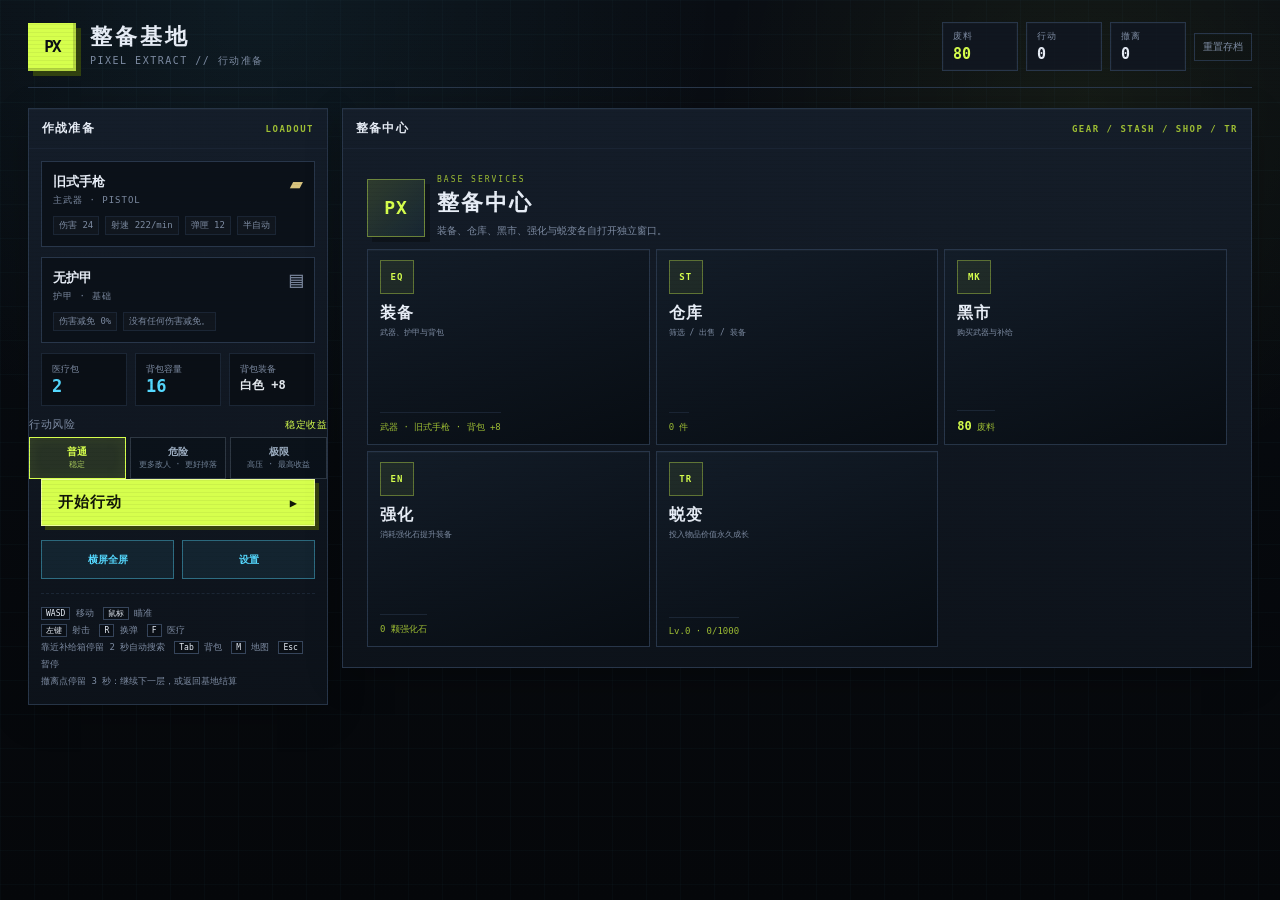
==== commit 5f8d6be6: "Add item-value transcendence with permanent stats" ====
--- a/像素撤离-离线版.html
+++ b/像素撤离-离线版.html
@@ -1565,6 +1565,100 @@
 }
 .manage-panel .empty-state { margin: 12px 0; }
 
+#manageTranscendPanel { display: flex; flex-direction: column; overflow: hidden; }
+.transcend-layout {
+  flex: 1;
+  min-height: 0;
+  display: grid;
+  grid-template-columns: minmax(0, .9fr) minmax(0, 1.1fr);
+  gap: 8px;
+  padding-top: 8px;
+}
+.transcend-summary {
+  min-width: 0;
+  min-height: 0;
+  display: flex;
+  flex-direction: column;
+  gap: 5px;
+  padding: 8px;
+  border: 1px solid var(--line-soft);
+  background: rgba(5,10,15,.42);
+}
+.transcend-rank { display: flex; align-items: baseline; justify-content: space-between; gap: 8px; color: var(--dim); font-size: 8px; }
+.transcend-rank strong { color: var(--lime); font-size: 21px; line-height: 1; }
+.transcend-progress-head { display: flex; justify-content: space-between; gap: 8px; color: var(--dim); font-size: 8px; }
+.transcend-progress-head b { color: var(--text); font-size: 9px; }
+.transcend-bar { height: 7px; flex: 0 0 auto; border: 1px solid var(--line-soft); background: #05090d; overflow: hidden; }
+.transcend-bar i { display: block; height: 100%; width: 0; background: linear-gradient(90deg, #58a6ff, #6fe29a, #d6ff4d); transition: width .2s ease; }
+.transcend-bonus {
+  min-height: 28px;
+  padding: 5px 6px;
+  border: 1px solid rgba(88,166,255,.2);
+  background: rgba(88,166,255,.05);
+  color: #9fb6d1;
+  font-size: 7px;
+  line-height: 1.45;
+}
+.transcend-summary .primary-btn,
+.transcend-summary .secondary-btn {
+  width: 100%;
+  padding: 5px 7px;
+  font-size: 8px;
+  letter-spacing: .4px;
+}
+.transcend-summary .primary-btn { box-shadow: 2px 2px 0 #35420f; }
+.transcend-summary .primary-btn:disabled { opacity: .35; cursor: not-allowed; filter: grayscale(.6); }
+.transcend-hint { margin-top: auto; color: var(--dim); font-size: 7px; line-height: 1.4; }
+.transcend-value-col {
+  min-width: 0;
+  min-height: 0;
+  display: flex;
+  flex-direction: column;
+  border: 1px solid var(--line-soft);
+  background: rgba(5,10,15,.42);
+}
+.transcend-item-list {
+  flex: 1;
+  min-height: 0;
+  overflow: auto;
+  display: grid;
+  align-content: start;
+  gap: 4px;
+  padding: 5px;
+}
+.transcend-item {
+  display: flex;
+  align-items: center;
+  gap: 5px;
+  padding: 4px 5px;
+  border: 1px solid var(--line-soft);
+  border-left: 2px solid #3b4a5c;
+  background: #090f16;
+}
+.transcend-item.rarity-common { border-left-color: #e8edf2; }
+.transcend-item.rarity-uncommon { border-left-color: #4c8f6a; }
+.transcend-item.rarity-rare { border-left-color: #58a6ff; }
+.transcend-item.rarity-epic { border-left-color: var(--purple); }
+.transcend-item.rarity-legendary { border-left-color: #ff536b; }
+.transcend-item.rarity-mythic { border-left-color: #ffd15c; background-image: linear-gradient(135deg, rgba(255,83,107,.06), rgba(255,209,92,.045), rgba(88,166,255,.06), rgba(192,132,255,.06)); }
+.transcend-item-icon { width: 21px; height: 21px; flex: 0 0 21px; display: grid; place-items: center; border: 1px solid var(--line-soft); font-size: 11px; }
+.transcend-item-mid { flex: 1; min-width: 0; display: flex; flex-direction: column; gap: 1px; }
+.transcend-item-mid strong { overflow: hidden; text-overflow: ellipsis; white-space: nowrap; font-size: 8px; }
+.transcend-item-mid span { color: var(--dim); font-size: 7px; }
+.transcend-use-btn {
+  padding: 3px 5px;
+  border: 1px solid rgba(88,166,255,.4);
+  background: rgba(88,166,255,.08);
+  color: var(--cyan);
+  font: inherit;
+  font-size: 7px;
+  font-weight: 900;
+  cursor: pointer;
+  white-space: nowrap;
+}
+.transcend-use-btn:hover { background: rgba(88,166,255,.18); }
+.transcend-empty { padding: 18px 8px; text-align: center; color: var(--dim); font-size: 9px; line-height: 1.65; }
+
 #manageEnhancePanel { display: flex; flex-direction: column; overflow: hidden; }
 .enhance-layout {
   flex: 1;
@@ -1975,10 +2069,10 @@
   flex: 1;
   min-height: 0;
   display: grid;
-  grid-template-columns: repeat(2, minmax(0, 1fr));
+  grid-template-columns: repeat(3, minmax(0, 1fr));
   grid-template-rows: repeat(2, minmax(0, 1fr));
-  gap: 7px;
-  margin-top: 10px;
+  gap: 6px;
+  margin-top: 9px;
 }
 .manage-entry-card {
   min-width: 0;
@@ -2046,6 +2140,18 @@
   .manage-entry-desc { font-size: 7px; line-height: 1.25; }
   .manage-entry-meta { padding-top: 4px; font-size: 7px; }
   .manage-entry-meta strong { font-size: 10px; }
+  .transcend-layout { gap: 5px; padding-top: 5px; }
+  .transcend-summary { gap: 3px; padding: 5px; }
+  .transcend-rank strong { font-size: 16px; }
+  .transcend-bonus { min-height: 22px; padding: 3px 4px; font-size: 6px; line-height: 1.3; }
+  .transcend-summary .primary-btn, .transcend-summary .secondary-btn { padding: 3px 5px; font-size: 7px; }
+  .transcend-hint { font-size: 6px; line-height: 1.25; }
+  .transcend-item-list { gap: 3px; padding: 4px; }
+  .transcend-item { gap: 4px; padding: 2px 4px; }
+  .transcend-item-icon { width: 18px; height: 18px; flex-basis: 18px; font-size: 10px; }
+  .transcend-item-mid strong { font-size: 7px; }
+  .transcend-item-mid span { font-size: 6px; }
+  .transcend-use-btn { padding: 2px 4px; font-size: 6px; }
   .enhance-layout { gap: 5px; padding-top: 5px; }
   .enhance-col-title { padding: 4px 5px; font-size: 7px; }
   .enhance-col-title span { font-size: 6px; }
@@ -2395,7 +2501,7 @@
         <section class="panel manage-center-panel">
           <div class="panel-head">
             <span>整备中心</span>
-            <span class="panel-tag">EQUIP / STASH / SUPPLY</span>
+            <span class="panel-tag">GEAR / STASH / SHOP / TR</span>
           </div>
           <div class="manage-center-body">
             <div class="manage-center-heading">
@@ -2403,7 +2509,7 @@
               <div class="manage-center-heading-copy">
                 <div class="manage-center-kicker">BASE SERVICES</div>
                 <h3>整备中心</h3>
-                <p>装备、仓库、黑市各自打开独立窗口。</p>
+                <p>装备、仓库、黑市、强化与蜕变各自打开独立窗口。</p>
               </div>
             </div>
             <div class="manage-entry-grid">
@@ -2430,6 +2536,12 @@
                 <span class="manage-entry-title">强化</span>
                 <span class="manage-entry-desc">消耗强化石提升装备</span>
                 <span class="manage-entry-meta" id="baseEnhanceSummary">0 颗强化石</span>
+              </button>
+              <button id="openTranscendBtn" class="manage-entry-card" type="button">
+                <span class="manage-entry-icon">TR</span>
+                <span class="manage-entry-title">蜕变</span>
+                <span class="manage-entry-desc">投入物品价值永久成长</span>
+                <span class="manage-entry-meta" id="baseTranscendSummary">Lv.0 · 0/1000</span>
               </button>
             </div>
           </div>
@@ -2662,6 +2774,28 @@
             <span id="shopScrap" class="panel-tag">废料 0</span>
           </div>
           <div id="shopList" class="shop-list"></div>
+        </div>
+
+        <div id="manageTranscendPanel" class="manage-panel hidden">
+          <div class="manage-subhead">
+            <span>蜕变熔炉</span>
+            <span id="transcendLevelTag" class="panel-tag">蜕变 Lv.0</span>
+          </div>
+          <div class="transcend-layout">
+            <section class="transcend-summary">
+              <div class="transcend-rank"><span>永久蜕变</span><strong id="transcendLevel">Lv.0</strong></div>
+              <div class="transcend-progress-head"><span>蜕变进度</span><b id="transcendProgressText">0 / 1000</b></div>
+              <div class="transcend-bar"><i id="transcendBarFill"></i></div>
+              <div id="transcendBonus" class="transcend-bonus"></div>
+              <button id="transcendBtn" class="primary-btn compact" type="button">蜕变</button>
+              <button id="transcendBulkBtn" class="secondary-btn compact" type="button">转化普通物资</button>
+              <div class="transcend-hint">仓库物品按出售价值转化为进度；每次蜕变后需求 ×1.25。</div>
+            </section>
+            <section class="transcend-value-col">
+              <div class="enhance-col-title">仓库物品价值 <span id="transcendStashValue">0</span></div>
+              <div id="transcendItemList" class="transcend-item-list"></div>
+            </section>
+          </div>
         </div>
 
         <div id="manageEnhancePanel" class="manage-panel hidden">
@@ -2903,6 +3037,14 @@
   };
 
   const MAX_ENHANCE = 10;
+  const TRANSCEND_BASE_COST = 1000;
+  const TRANSCEND_COST_MULT = 1.25;
+  const TRANSCEND_RULES = {
+    hp: 10,
+    damage: 0.02,
+    reduction: 0.01,
+    speed: 0.01
+  };
   const ENHANCE_RULES = {
     weapon: { perLevel: 0.05, label: '伤害' },
     armor: { perLevel: 0.015, label: '减伤' },
@@ -3102,7 +3244,7 @@
 
   function defaultSave() {
     return {
-      version: 4,
+      version: 5,
       scrap: 80,
       stash: [],
       equipped: {
@@ -3110,6 +3252,7 @@
         armor: null,
         pack: createItem('p_white')
       },
+      transcend: { level: 0, progress: 0 },
       upgrades: { medkits: 0, ammo: 0 },
       settings: { ...DEFAULT_SETTINGS },
       stats: { raids: 0, extracts: 0, kills: 0, deaths: 0, loot: 0 }
@@ -3125,6 +3268,10 @@
       upgrades: { ...base.upgrades, ...(raw.upgrades || {}) },
       settings: { ...base.settings, ...(raw.settings || {}) },
       stats: { ...base.stats, ...(raw.stats || {}) },
+      transcend: {
+        level: clamp(Math.floor(Number(raw.transcend?.level) || 0), 0, 9999),
+        progress: Math.max(0, Math.floor(Number(raw.transcend?.progress) || 0))
+      },
       stash: Array.isArray(raw.stash) ? raw.stash.map(normalizeItemInstance).filter(Boolean) : []
     };
     if (!raw.equipped || !ITEM_DEFS[raw.equipped.weapon?.type]) {
@@ -3149,7 +3296,7 @@
     delete merged.xp;
     delete merged.perks;
     delete merged.pendingPerks;
-    merged.version = 4;
+    merged.version = 5;
     merged.scrap = Math.max(0, Number(merged.scrap) || 0);
     const touchSettings = merged.settings;
     touchSettings.moveStickMode = touchSettings.moveStickMode === 'fixed' ? 'fixed' : 'floating';
@@ -3189,6 +3336,32 @@
     if (!def) return 0;
     return clamp(Math.floor(Number(raid?.perks?.[key]) || 0), 0, def.max);
   }
+  function getTranscendLevel() {
+    return Math.max(0, Math.floor(Number(save?.transcend?.level) || 0));
+  }
+
+  function getTranscendProgress() {
+    return Math.max(0, Math.floor(Number(save?.transcend?.progress) || 0));
+  }
+
+  function transcendCostForLevel(level = getTranscendLevel()) {
+    return Math.ceil(TRANSCEND_BASE_COST * Math.pow(TRANSCEND_COST_MULT, Math.max(0, level)));
+  }
+
+  function transcendStats(level = getTranscendLevel()) {
+    return {
+      hp: level * TRANSCEND_RULES.hp,
+      damage: level * TRANSCEND_RULES.damage,
+      reduction: level * TRANSCEND_RULES.reduction,
+      speed: level * TRANSCEND_RULES.speed
+    };
+  }
+
+  function transcendBonusText(level = getTranscendLevel()) {
+    const bonus = transcendStats(level);
+    return `最大生命 +${bonus.hp} · 伤害 +${Math.round(bonus.damage * 100)}% · 减伤 +${Math.round(bonus.reduction * 100)}% · 移速 +${Math.round(bonus.speed * 100)}%`;
+  }
+
   function packCapacityBonus(item) {
     if (!item) return 0;
     const quality = PACK_QUALITIES[defOf(item).pack];
@@ -3478,6 +3651,7 @@
     openStashBtn: $('#openStashBtn'),
     openShopBtn: $('#openShopBtn'),
     openEnhanceBtn: $('#openEnhanceBtn'),
+    openTranscendBtn: $('#openTranscendBtn'),
     equipOverlay: $('#equipOverlay'),
     closeEquipBtn: $('#closeEquipBtn'),
     equipWindowTitle: $('#equipWindowTitle'),
@@ -3489,6 +3663,16 @@
     manageEquipPanel: $('#manageEquipPanel'),
     manageStashPanel: $('#manageStashPanel'),
     manageShopPanel: $('#manageShopPanel'),
+    manageTranscendPanel: $('#manageTranscendPanel'),
+    transcendLevelTag: $('#transcendLevelTag'),
+    transcendLevel: $('#transcendLevel'),
+    transcendProgressText: $('#transcendProgressText'),
+    transcendBarFill: $('#transcendBarFill'),
+    transcendBonus: $('#transcendBonus'),
+    transcendBtn: $('#transcendBtn'),
+    transcendBulkBtn: $('#transcendBulkBtn'),
+    transcendStashValue: $('#transcendStashValue'),
+    transcendItemList: $('#transcendItemList'),
     manageEnhancePanel: $('#manageEnhancePanel'),
     enhanceTargets: $('#enhanceTargets'),
     enhanceTargetSummary: $('#enhanceTargetSummary'),
@@ -3499,6 +3683,7 @@
     baseStashCount: $('#baseStashCount'),
     baseScrap: $('#baseScrap'),
     baseEnhanceSummary: $('#baseEnhanceSummary'),
+    baseTranscendSummary: $('#baseTranscendSummary'),
     baseEquipSummary: $('#baseEquipSummary'),
     touchControls: $('#touchControls'),
     moveZone: $('#moveZone'),
@@ -3783,7 +3968,7 @@
       player.maxHp += 10;
       player.hp = Math.min(player.maxHp, player.hp + 10);
     } else if (key === 'runner') {
-      player.speed = 155 * (1 + (player.armor.speedBonus || 0) + perkRank('runner') * 0.04);
+      player.speed = 155 * (1 + (player.armor.speedBonus || 0) + perkRank('runner') * 0.04 + transcendStats().speed);
     } else if (key === 'scavenger') {
       player.capacity += 1;
     } else if (key === 'ammo') {
@@ -3824,14 +4009,15 @@
     if (weaponDef) {
       const rpm = Math.round(60 / weaponDef.cooldown);
       const plus = enhanceLevel(weaponItem);
-      const damage = Math.round(weaponDef.damage * (1 + plus * ENHANCE_RULES.weapon.perLevel));
+      const tr = transcendStats();
+      const damage = Math.round(weaponDef.damage * (1 + plus * ENHANCE_RULES.weapon.perLevel + tr.damage));
       el.loadoutWeapon.className = 'equip-card';
       el.loadoutWeapon.innerHTML = `
         <div class="equip-top">
           <div><div class="equip-name">${itemName(weaponItem)}</div><div class="equip-type">主武器 · ${weaponDef.code}${plus ? ` · 强化 +${plus}` : ''}</div></div>
           <div class="equip-icon" style="color:${weaponDef.color}">${weaponItem ? defOf(weaponItem).icon : '▰'}</div>
         </div>
-        <div class="equip-stats"><span>伤害 ${damage}${plus ? ` (${weaponDef.damage}+${plus * 5}%)` : ''}</span><span>射速 ${rpm}/min</span><span>弹匣 ${weaponDef.mag}</span><span>${weaponDef.auto || likelyTouch ? '全自动' : '半自动'}</span>${weaponDef.pellets > 1 ? `<span>弹丸 ${weaponDef.pellets}</span>` : ''}</div>`;
+        <div class="equip-stats"><span>伤害 ${damage}${plus ? ` (${weaponDef.damage}+${plus * 5}%)` : ''}</span><span>射速 ${rpm}/min</span><span>弹匣 ${weaponDef.mag}</span><span>${weaponDef.auto || likelyTouch ? '全自动' : '半自动'}</span>${weaponDef.pellets > 1 ? `<span>弹丸 ${weaponDef.pellets}</span>` : ''}${tr.damage > 0 ? `<span>蜕变 +${Math.round(tr.damage * 100)}%</span>` : ''}</div>`;
     } else {
       el.loadoutWeapon.className = 'equip-card empty';
       el.loadoutWeapon.innerHTML = '<div class="equip-name">未装备武器</div><div class="equip-desc">去仓库装备一把武器。</div>';
@@ -3840,14 +4026,18 @@
     const armorItem = save.equipped.armor;
     const armorDef = ARMOR_DEFS[armorItem ? defOf(armorItem).armor : 'none'];
     const armorPlus = enhanceLevel(armorItem);
-    const armorReduction = Math.min(0.75, armorDef.reduction + armorPlus * ENHANCE_RULES.armor.perLevel);
+    const armorTr = transcendStats();
+    const armorReduction = Math.min(0.75, armorDef.reduction + armorPlus * ENHANCE_RULES.armor.perLevel + armorTr.reduction);
+    const armorDesc = !armorItem && armorTr.reduction > 0
+      ? `基础护甲；蜕变提供 ${Math.round(armorTr.reduction * 100)}% 减伤。`
+      : armorDef.desc;
     el.loadoutArmor.className = 'equip-card';
     el.loadoutArmor.innerHTML = `
       <div class="equip-top">
         <div><div class="equip-name">${armorItem ? itemName(armorItem) : armorDef.name}</div><div class="equip-type">护甲 · ${armorItem ? RARITY_LABEL[defOf(armorItem).rarity] : '基础'}${armorPlus ? ` · 强化 +${armorPlus}` : ''}</div></div>
         <div class="equip-icon" style="color:${armorDef.color}">${armorItem ? defOf(armorItem).icon : '▤'}</div>
       </div>
-      <div class="equip-stats"><span>伤害减免 ${Math.round(armorReduction * 100)}%</span><span>${armorDef.desc}</span></div>`;
+      <div class="equip-stats"><span>伤害减免 ${Math.round(armorReduction * 100)}%</span><span>${armorDesc}</span>${armorTr.reduction > 0 ? `<span>蜕变 +${Math.round(armorTr.reduction * 100)}%</span>` : ''}</div>`;
 
     const packItem = save.equipped.pack;
     const packDef = packItem ? PACK_QUALITIES[defOf(packItem).pack] : null;
@@ -3862,7 +4052,8 @@
     el.loadoutSlots.textContent = backpackCapacity();
     if (el.baseEquipSummary) {
       const packText = packDef ? ` · 背包 +${packDef.bonus + packPlus}` : '';
-      el.baseEquipSummary.textContent = weaponDef ? `武器 · ${itemName(weaponItem)}${packText}` : `未装备武器${packText}`;
+      const trText = getTranscendLevel() > 0 ? ` · 蜕变Lv.${getTranscendLevel()}` : '';
+      el.baseEquipSummary.textContent = weaponDef ? `武器 · ${itemName(weaponItem)}${packText}${trText}` : `未装备武器${packText}${trText}`;
     }
   }
 
@@ -4135,7 +4326,7 @@
           ${armor ? '<button class="mini-ghost" type="button" data-unequip="armor">卸下</button>' : ''}
         </div>
         <div class="equipped-slot-name">${armorDef ? itemName(armor) : '无护甲'}</div>
-        <div class="equipped-slot-stats">${armor ? gearStatsText(armor) : '没有护甲，受到完整伤害。'}</div>
+        <div class="equipped-slot-stats">${armor ? gearStatsText(armor) : (getTranscendLevel() > 0 ? `没有护甲；蜕变提供 ${Math.round(transcendStats().reduction * 100)}% 减伤。` : '没有护甲，受到完整伤害。')}</div>
       </div>
       <div class="equipped-slot">
         <div class="equipped-slot-top">
@@ -4283,11 +4474,114 @@
     renderEnhance();
   }
 
+  function renderTranscend() {
+    if (!el.transcendItemList) return;
+    const level = getTranscendLevel();
+    const progress = getTranscendProgress();
+    const cost = transcendCostForLevel(level);
+    if (el.transcendLevelTag) el.transcendLevelTag.textContent = `蜕变 Lv.${level}`;
+    if (el.transcendLevel) el.transcendLevel.textContent = `Lv.${level}`;
+    if (el.transcendProgressText) el.transcendProgressText.textContent = `${progress} / ${cost}`;
+    if (el.transcendBarFill) el.transcendBarFill.style.width = `${clamp(progress / cost * 100, 0, 100)}%`;
+    if (el.transcendBonus) el.transcendBonus.textContent = `永久加成：${transcendBonusText(level)}`;
+    if (el.transcendBtn) {
+      el.transcendBtn.disabled = progress < cost;
+      el.transcendBtn.textContent = progress >= cost ? '蜕变' : `还差 ${cost - progress} 价值`;
+    }
+
+    const stashValue = save.stash.reduce((sum, item) => sum + itemSellValue(item), 0);
+    if (el.transcendStashValue) el.transcendStashValue.textContent = `总价值 ${stashValue}`;
+    const bulkItems = save.stash.filter((item) => {
+      const def = defOf(item);
+      return def.kind === 'loot' && ['common', 'uncommon'].includes(def.rarity) && itemSellValue(item) > 0;
+    });
+    if (el.transcendBulkBtn) el.transcendBulkBtn.disabled = bulkItems.length === 0;
+
+    const items = sortItemList(save.stash).slice().sort((a, b) => itemSellValue(b) - itemSellValue(a));
+    el.transcendItemList.innerHTML = '';
+    if (items.length === 0) {
+      el.transcendItemList.innerHTML = '<div class="transcend-empty">仓库里没有可转化的物品。带战利品撤离后再来。</div>';
+      return;
+    }
+    for (const item of items) {
+      const def = defOf(item);
+      const value = itemSellValue(item);
+      const row = document.createElement('div');
+      row.className = `transcend-item rarity-${def.rarity}`;
+      row.innerHTML = `
+        <span class="transcend-item-icon ${def.rarity === 'mythic' ? 'mythic-icon' : ''}" style="color:${choiceIconColor(def)}">${def.icon}</span>
+        <span class="transcend-item-mid">
+          <strong>${itemName(item)}${item.qty > 1 ? ` ×${item.qty}` : ''}</strong>
+          <span>${RARITY_LABEL[def.rarity]} · 价值 +${value}</span>
+        </span>
+        <button class="transcend-use-btn" type="button">转化 +${value}</button>`;
+      row.querySelector('button').addEventListener('click', () => convertStashItemToTranscend(item.id));
+      el.transcendItemList.appendChild(row);
+    }
+  }
+
+  function convertStashItemToTranscend(itemId) {
+    const idx = save.stash.findIndex((item) => item.id === itemId);
+    if (idx < 0) return;
+    const item = save.stash[idx];
+    const value = itemSellValue(item);
+    if (value <= 0) return;
+    save.stash.splice(idx, 1);
+    save.transcend.progress = getTranscendProgress() + value;
+    selectedStashId = null;
+    persist();
+    renderAllBase();
+    renderTranscend();
+    playSound('pickup');
+    toast(`已将 ${itemName(item)} 转化为 ${value} 蜕变价值。`);
+  }
+
+  function bulkConvertTranscendCommon() {
+    const items = save.stash.filter((item) => {
+      const def = defOf(item);
+      return def.kind === 'loot' && ['common', 'uncommon'].includes(def.rarity) && itemSellValue(item) > 0;
+    });
+    if (items.length === 0) {
+      toast('仓库里没有可转化的普通物资。');
+      return;
+    }
+    const total = items.reduce((sum, item) => sum + itemSellValue(item), 0);
+    const count = items.reduce((sum, item) => sum + (item.qty || 1), 0);
+    if (!confirm(`确定转化 ${count} 件普通物资，获得 ${total} 蜕变价值吗？`)) return;
+    const ids = new Set(items.map((item) => item.id));
+    save.stash = save.stash.filter((item) => !ids.has(item.id));
+    save.transcend.progress = getTranscendProgress() + total;
+    selectedStashId = null;
+    persist();
+    renderAllBase();
+    renderTranscend();
+    playSound('pickup');
+    toast(`已转化 ${count} 件普通物资，获得 ${total} 蜕变价值。`);
+  }
+
+  function performTranscend() {
+    const level = getTranscendLevel();
+    const cost = transcendCostForLevel(level);
+    const progress = getTranscendProgress();
+    if (progress < cost) {
+      toast(`蜕变进度不足，还需要 ${cost - progress} 价值。`);
+      return;
+    }
+    save.transcend.level = level + 1;
+    save.transcend.progress = progress - cost;
+    persist();
+    renderAllBase();
+    renderTranscend();
+    playSound('level');
+    toast(`蜕变成功！当前 Lv.${save.transcend.level}：${transcendBonusText(save.transcend.level)}`);
+  }
+
   const MANAGE_VIEWS = {
     equip: { title: '装备', note: '装备会立即更新作战准备；进入行动后不能更换。' },
     stash: { title: '仓库', note: '仓库物资会即时保存；出售物品可以获得废料。' },
     shop: { title: '黑市', note: '使用废料购买武器、护甲和永久补给。' },
-    enhance: { title: '强化台', note: '强化石由敌人掉落；强化失败会消耗 1 颗强化石，装备等级不会下降。' }
+    enhance: { title: '强化台', note: '强化石由敌人掉落；强化失败会消耗 1 颗强化石，装备等级不会下降。' },
+    transcend: { title: '蜕变熔炉', note: '投入仓库物品会按出售价值增加蜕变进度；蜕变会永久提升角色属性。' }
   };
 
   function openEquipModal(view = 'equip') {
@@ -4297,12 +4591,14 @@
     renderStash();
     renderShop();
     renderEnhance();
+    renderTranscend();
     if (el.equipWindowTitle) el.equipWindowTitle.textContent = MANAGE_VIEWS[selected].title;
     if (el.manageNote) el.manageNote.textContent = MANAGE_VIEWS[selected].note;
     if (el.manageEquipPanel) el.manageEquipPanel.classList.toggle('hidden', selected !== 'equip');
     if (el.manageStashPanel) el.manageStashPanel.classList.toggle('hidden', selected !== 'stash');
     if (el.manageShopPanel) el.manageShopPanel.classList.toggle('hidden', selected !== 'shop');
     if (el.manageEnhancePanel) el.manageEnhancePanel.classList.toggle('hidden', selected !== 'enhance');
+    if (el.manageTranscendPanel) el.manageTranscendPanel.classList.toggle('hidden', selected !== 'transcend');
     el.equipOverlay.classList.remove('hidden');
   }
 
@@ -4346,9 +4642,11 @@
     renderStash();
     renderShop();
     renderEnhance();
+    renderTranscend();
     renderProgress();
     if (el.baseScrap) el.baseScrap.textContent = save.scrap;
     if (el.baseEnhanceSummary) el.baseEnhanceSummary.textContent = `${totalStoneCount()} 颗强化石`;
+    if (el.baseTranscendSummary) el.baseTranscendSummary.textContent = `Lv.${getTranscendLevel()} · ${getTranscendProgress()}/${transcendCostForLevel()}`;
   }
 
   el.equipBtn.addEventListener('click', equipSelected);
@@ -4357,6 +4655,9 @@
   el.openStashBtn.addEventListener('click', () => openEquipModal('stash'));
   el.openShopBtn.addEventListener('click', () => openEquipModal('shop'));
   el.openEnhanceBtn.addEventListener('click', () => openEquipModal('enhance'));
+  el.openTranscendBtn.addEventListener('click', () => openEquipModal('transcend'));
+  if (el.transcendBtn) el.transcendBtn.addEventListener('click', performTranscend);
+  if (el.transcendBulkBtn) el.transcendBulkBtn.addEventListener('click', bulkConvertTranscendCommon);
   el.closeEquipBtn.addEventListener('click', closeEquipModal);
   if (el.tutorialSkipBtn) {
     el.tutorialSkipBtn.addEventListener('click', () => {
@@ -5136,7 +5437,9 @@
       this.x = x;
       this.y = y;
       this.r = 10;
-      this.maxHp = 100 + perkRank('vitality') * 10;
+      this.transcendLevel = getTranscendLevel();
+      this.transcendStats = transcendStats(this.transcendLevel);
+      this.maxHp = 100 + perkRank('vitality') * 10 + this.transcendStats.hp;
       this.hp = this.maxHp;
       this.angle = 0;
       this.speed = 155;
@@ -5163,7 +5466,7 @@
       const armorBase = ARMOR_DEFS[this.armorKey] || ARMOR_DEFS.none;
       this.armor = {
         ...armorBase,
-        reduction: Math.min(0.75, armorBase.reduction + this.armorPlus * ENHANCE_RULES.armor.perLevel)
+        reduction: Math.min(0.75, armorBase.reduction + this.armorPlus * ENHANCE_RULES.armor.perLevel + this.transcendStats.reduction)
       };
       this.packItem = save.equipped.pack || null;
       this.packKey = this.packItem ? defOf(this.packItem).pack : null;
@@ -5172,12 +5475,12 @@
         ...PACK_QUALITIES[this.packKey],
         bonus: PACK_QUALITIES[this.packKey].bonus + this.packPlus
       } : null;
-      this.speed *= 1 + (this.armor.speedBonus || 0) + perkRank('runner') * 0.04;
+      this.speed *= 1 + (this.armor.speedBonus || 0) + perkRank('runner') * 0.04 + this.transcendStats.speed;
       this.medkits = startingMedkits() + (this.armor.medkitBonus || 0);
       this.stealth = this.armor.stealth || 1;
       this.capacity = backpackCapacity();
       this.backpack = [];
-      this.damageMultiplier = 1 + this.weaponPlus * ENHANCE_RULES.weapon.perLevel;
+      this.damageMultiplier = 1 + this.weaponPlus * ENHANCE_RULES.weapon.perLevel + this.transcendStats.damage;
     }
 
     update(dt) {
@@ -6162,7 +6465,8 @@
     el.hpFill.style.width = `${hpPct}%`;
     el.hpText.textContent = `${Math.ceil(player.hp)}/${player.maxHp}`;
     if (el.lowHpVignette) el.lowHpVignette.classList.toggle('active', player.hp > 0 && hpPct <= 30);
-    el.armorText.textContent = `护甲：${save.equipped.armor ? itemName(save.equipped.armor) : player.armor.name}`;
+    const hudTr = transcendStats(player.transcendLevel);
+    el.armorText.textContent = `护甲：${save.equipped.armor ? itemName(save.equipped.armor) : player.armor.name}${hudTr.reduction > 0 ? ` · 蜕变+${Math.round(hudTr.reduction * 100)}%` : ''}`;
     el.hudMeds.textContent = `医疗包 ×${player.medkits}`;
     if (el.hudKeys) el.hudKeys.textContent = `🔑 ×${raid ? (raid.keys || 0) : 0}`;
     el.hudScrap.textContent = `废料 +${raid ? raid.scrap : 0}`;
@@ -6258,6 +6562,7 @@
       <div>主武器<strong>${save.equipped.weapon ? itemName(save.equipped.weapon) : player.weapon.name}</strong></div>
       <div>护甲<strong>${save.equipped.armor ? itemName(save.equipped.armor) : player.armor.name}</strong></div>
       <div>背包装备<strong>${player.pack ? `${player.pack.label} +${player.pack.bonus}${player.packPlus ? ` · 强化+${player.packPlus}` : ''}` : '未装备'} · ${player.backpack.length}/${player.capacity}</strong></div>
+      <div>蜕变<strong>Lv.${player.transcendLevel} · 生命+${player.transcendStats.hp} · 伤害+${Math.round(player.transcendStats.damage * 100)}%</strong></div>
       <div>弹药<strong>${player.mag} / ${player.reserve}</strong></div>
       <div>医疗包<strong>×${player.medkits}</strong></div>
       <div>钥匙<strong>×${raid ? (raid.keys || 0) : 0}</strong></div>
@@ -7839,16 +8144,18 @@
       return {
         mode,
         save: JSON.parse(JSON.stringify(save)),
+        transcend: { level: getTranscendLevel(), progress: getTranscendProgress(), cost: transcendCostForLevel(), bonus: transcendStats() },
         settings: JSON.parse(JSON.stringify(save.settings)),
         lockTarget: player && player.lockTarget ? { x: player.lockTarget.x, y: player.lockTarget.y, kind: player.lockTarget.kind, dead: player.lockTarget.dead } : null,
         player: player ? {
-          x: player.x, y: player.y, hp: player.hp, maxHp: player.maxHp,
+          x: player.x, y: player.y, hp: player.hp, maxHp: player.maxHp, speed: player.speed,
           mag: player.mag, reserve: player.reserve, medkits: player.medkits,
           backpack: JSON.parse(JSON.stringify(player.backpack)),
           weapon: player.weaponKey, armor: player.armorKey, pack: player.packKey, capacity: player.capacity,
           weaponPlus: player.weaponPlus, armorPlus: player.armorPlus, packPlus: player.packPlus,
           damageMultiplier: player.damageMultiplier, weaponDamage: player.weapon.damage * player.damageMultiplier,
-          armorReduction: player.armor.reduction, packBonus: player.pack ? player.pack.bonus : 0
+          armorReduction: player.armor.reduction, packBonus: player.pack ? player.pack.bonus : 0,
+          transcendLevel: player.transcendLevel, transcendStats: player.transcendStats
         } : null,
         raid: raid ? { ...raid, perkChoices: pendingPerkChoices.slice() } : null,
         touch: { ui: touch.ui, moveX: touch.moveX, moveY: touch.moveY, moveMag: touch.moveMag, aiming: touch.aiming, firing: touch.firing, angle: touch.aimAngle, aimPressAt: touch.aimPressAt },
@@ -7891,6 +8198,20 @@
       addToStash(createItem(type, Math.max(1, Math.floor(count))));
       persist();
       renderAllBase();
+      return this.snapshot();
+    },
+    grantTranscendProgress(value = 1000) {
+      save.transcend.progress = getTranscendProgress() + Math.max(0, Math.floor(Number(value) || 0));
+      persist();
+      renderAllBase();
+      return this.snapshot();
+    },
+    transcendNow() {
+      performTranscend();
+      return this.snapshot();
+    },
+    convertStashToTranscend(itemId) {
+      convertStashItemToTranscend(itemId);
       return this.snapshot();
     },
     enhanceEquipped(slot = 'weapon', stoneType = 'stone_white') {
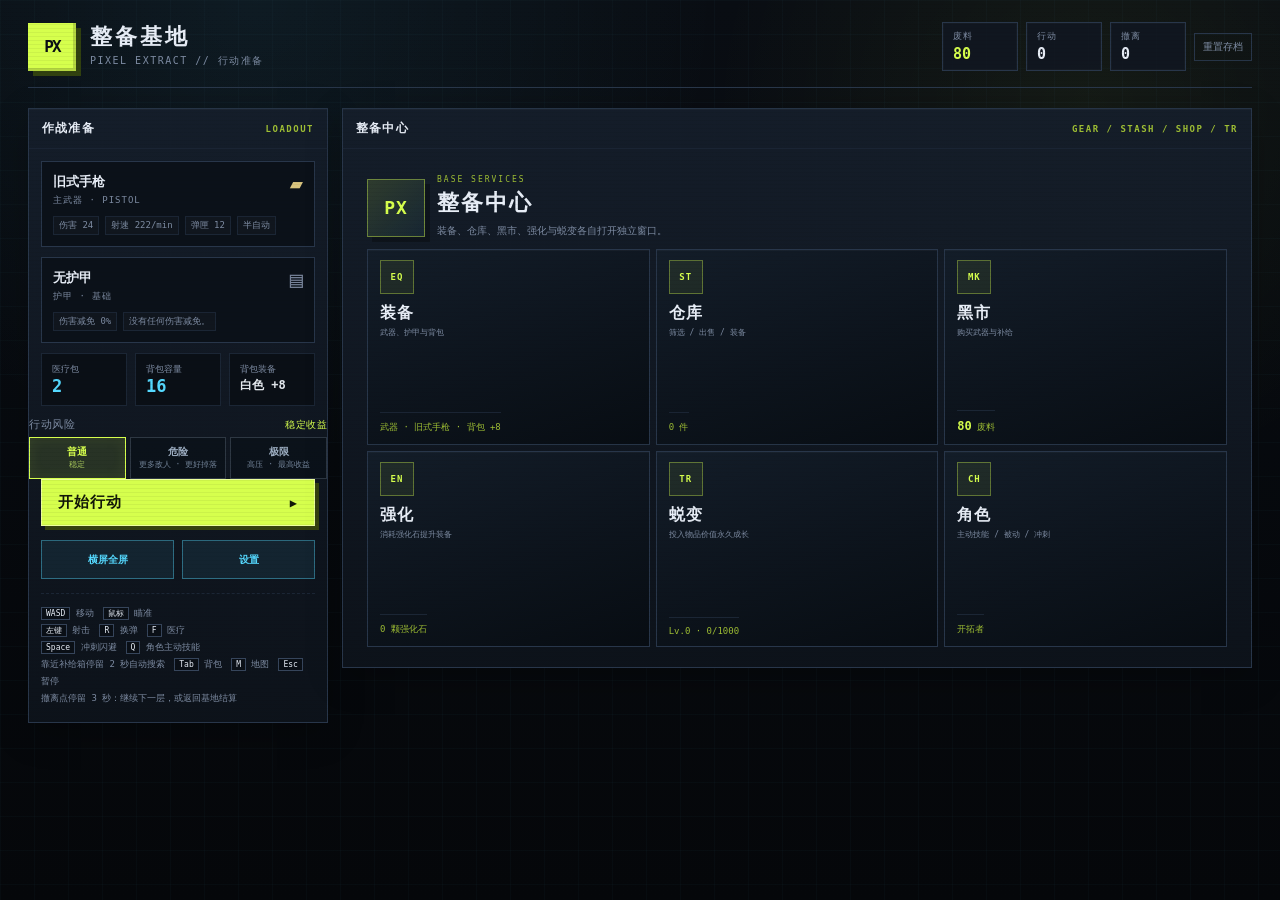
==== commit 1556fcbb: "Add playable character system with skills and dash" ====
--- a/像素撤离-离线版.html
+++ b/像素撤离-离线版.html
@@ -412,6 +412,10 @@
 .hud-bar-fill.xp { background: linear-gradient(90deg, #8bab2d, #d6ff4d); }
 .hud-value { color: var(--text); font-size: .75em; min-width: 56px; text-align: right; }
 .hud-subrow { display: flex; flex-wrap: wrap; gap: 4px 9px; margin-top: 6px; color: var(--dim); font-size: .68em; }
+.character-hud { display: flex; flex-wrap: wrap; align-items: center; gap: 3px 7px; margin-top: 5px; padding-top: 5px; border-top: 1px solid rgba(170,190,215,.12); color: var(--dim); font-size: .61em; font-weight: 800; letter-spacing: .3px; }
+.character-hud .char-name { color: var(--lime); }
+.character-hud .cooling { color: #6b7a8e; }
+.character-hud .hidden { display: none; }
 .weapon-hud { display: flex; justify-content: space-between; align-items: baseline; gap: 6px; margin-top: 9px; padding-top: 7px; border-top: 1px solid rgba(255,255,255,.08); color: var(--dim); font-size: .72em; }
 .weapon-hud strong { color: var(--lime); font-size: 1.4em; letter-spacing: 1px; }
 .hud-weapon-icon { flex: 0 0 auto; color: var(--lime); font-size: 1.35em; line-height: 1; }
@@ -820,7 +824,7 @@
   right: 20%;
   bottom: 5%;
   display: grid;
-  grid-template-columns: repeat(2, minmax(56px, 1fr));
+  grid-template-columns: repeat(3, minmax(50px, 1fr));
   gap: 6px;
   pointer-events: auto;
 }
@@ -837,6 +841,8 @@
   pointer-events: auto;
 }
 .touch-btn:active { background: rgba(255,255,255,.12); transform: translateY(1px); }
+.touch-btn.skill-btn { border-color: rgba(214,255,77,.44); color: #e7ff9a; }
+.touch-btn.skill-btn.cooling { color: var(--dim); border-color: rgba(170,190,215,.22); }
 .touch-pause {
   position: absolute;
   right: 2.1%;
@@ -882,8 +888,8 @@
 
 @media (max-height: 520px) {
   .touch-pad { width: clamp(82px, 15vh, 108px); }
-  .touch-actions { bottom: 4%; gap: 4px; }
-  .touch-btn { min-height: 32px; min-width: 52px; padding: 5px 7px; font-size: 9px; }
+  .touch-actions { bottom: 4%; gap: 4px; grid-template-columns: repeat(3, minmax(44px, 1fr)); }
+  .touch-btn { min-height: 32px; min-width: 44px; padding: 5px 6px; font-size: 9px; }
   .touch-pause { top: 34%; width: 32px; height: 32px; }
   .touch-pad-label { bottom: -16px; font-size: 8px; }
   .hud-top-left { padding: 6px 8px; }
@@ -1180,9 +1186,26 @@
   background: linear-gradient(90deg, #b91f46, #ff3e6c 62%, #ff9c47);
   transition: width .12s linear;
 }
+.boss-skill {
+  margin-top: 5px;
+  color: #d5a6b4;
+  font-size: 7px;
+  font-weight: 800;
+  letter-spacing: .7px;
+  text-align: center;
+  white-space: nowrap;
+  overflow: hidden;
+  text-overflow: ellipsis;
+}
+.boss-skill.warning {
+  color: #ffd15c;
+  animation: boss-warning-pulse .55s ease-in-out infinite alternate;
+}
+@keyframes boss-warning-pulse { from { opacity: .58; } to { opacity: 1; } }
 @media (pointer: coarse), (max-height: 520px) and (max-width: 1000px) {
   .boss-hud { top: 16%; width: min(320px, 29vw); padding: 5px 7px 6px; }
   .boss-hud-head strong { font-size: 9px; }
+  .boss-skill { margin-top: 3px; font-size: 6px; }
 }
 
 /* Utility buttons and settings */
@@ -1564,6 +1587,56 @@
   padding: 8px 0 0;
 }
 .manage-panel .empty-state { margin: 12px 0; }
+
+#manageCharacterPanel { display: flex; flex-direction: column; overflow: hidden; }
+.character-layout {
+  flex: 1;
+  min-height: 0;
+  display: grid;
+  grid-template-columns: 190px minmax(0, 1fr);
+  gap: 10px;
+  padding-top: 9px;
+}
+.character-list { display: flex; flex-direction: column; gap: 6px; overflow: auto; }
+.character-row {
+  display: flex;
+  flex-direction: column;
+  align-items: flex-start;
+  gap: 2px;
+  padding: 8px 10px;
+  border: 1px solid var(--line-soft);
+  background: #080e15;
+  color: var(--text);
+  text-align: left;
+  cursor: pointer;
+}
+.character-row.active { border-color: rgba(214,255,77,.68); background: rgba(214,255,77,.09); }
+.character-row.current { box-shadow: inset 2px 0 0 rgba(214,255,77,.8); }
+.character-row strong { font-size: 11px; letter-spacing: .5px; }
+.character-row span { color: var(--dim); font-size: 9px; }
+.character-row em { color: var(--lime-soft); font-size: 8px; font-style: normal; }
+.character-detail {
+  min-height: 0;
+  overflow: auto;
+  display: flex;
+  flex-direction: column;
+  gap: 9px;
+  padding: 11px 12px;
+  border: 1px solid var(--line-soft);
+  background: linear-gradient(155deg, rgba(15,23,33,.96), rgba(6,10,15,.96));
+}
+.character-detail-head { display: flex; align-items: flex-start; justify-content: space-between; gap: 12px; }
+.character-detail-head h4 { margin: 0; color: var(--lime); font-size: 17px; letter-spacing: .8px; }
+.character-detail-head span { color: var(--dim); font-size: 9px; }
+.character-detail p { margin: 0; color: var(--dim); font-size: 9px; line-height: 1.5; }
+.character-skill-block { padding: 8px 9px; border: 1px solid rgba(170,190,215,.14); background: rgba(4,9,14,.55); }
+.character-skill-block b { display: block; margin-bottom: 3px; color: var(--text); font-size: 10px; }
+.character-skill-block em { color: var(--lime-soft); font-size: 8px; font-style: normal; }
+.character-skill-block p { margin-top: 4px; }
+.character-passive { border-left: 2px solid rgba(88,166,255,.7); padding-left: 8px; }
+.character-passive b { color: #8bd3ff; }
+.character-select-btn { margin-top: auto; min-height: 30px; }
+.character-selected-note { color: var(--lime); font-size: 9px; font-weight: 900; letter-spacing: .5px; }
 
 #manageTranscendPanel { display: flex; flex-direction: column; overflow: hidden; }
 .transcend-layout {
@@ -2141,6 +2214,18 @@
   .manage-entry-meta { padding-top: 4px; font-size: 7px; }
   .manage-entry-meta strong { font-size: 10px; }
   .transcend-layout { gap: 5px; padding-top: 5px; }
+  .character-layout { grid-template-columns: 136px minmax(0, 1fr); gap: 5px; padding-top: 4px; }
+  .character-detail { gap: 3px; padding: 5px 6px; }
+  .character-detail-head h4 { font-size: 12px; }
+  .character-detail-head span { font-size: 8px; }
+  .character-skill-block { padding: 3px 5px; }
+  .character-skill-block b { margin-bottom: 1px; font-size: 9px; }
+  .character-skill-block em { font-size: 7px; }
+  .character-skill-block p { margin-top: 2px; font-size: 8px; line-height: 1.32; }
+  .character-select-btn { min-height: 22px; padding: 2px 5px; font-size: 8px; }
+  .character-row { padding: 5px 6px; }
+  .character-row strong { font-size: 10px; }
+  .character-row span, .character-row em { font-size: 8px; }
   .transcend-summary { gap: 3px; padding: 5px; }
   .transcend-rank strong { font-size: 16px; }
   .transcend-bonus { min-height: 22px; padding: 3px 4px; font-size: 6px; line-height: 1.3; }
@@ -2493,6 +2578,7 @@
           <div class="control-hint">
             <div><kbd>WASD</kbd> 移动　<kbd>鼠标</kbd> 瞄准</div>
             <div><kbd>左键</kbd> 射击　<kbd>R</kbd> 换弹　<kbd>F</kbd> 医疗</div>
+            <div><kbd>Space</kbd> 冲刺闪避　<kbd>Q</kbd> 角色主动技能</div>
             <div>靠近补给箱停留 2 秒自动搜索　<kbd>Tab</kbd> 背包　<kbd>M</kbd> 地图　<kbd>Esc</kbd> 暂停</div>
             <div>撤离点停留 3 秒：继续下一层，或返回基地结算</div>
           </div>
@@ -2543,6 +2629,12 @@
                 <span class="manage-entry-desc">投入物品价值永久成长</span>
                 <span class="manage-entry-meta" id="baseTranscendSummary">Lv.0 · 0/1000</span>
               </button>
+              <button id="openCharacterBtn" class="manage-entry-card" type="button">
+                <span class="manage-entry-icon">CH</span>
+                <span class="manage-entry-title">角色</span>
+                <span class="manage-entry-desc">主动技能 / 被动 / 冲刺</span>
+                <span class="manage-entry-meta" id="baseCharacterSummary">开拓者</span>
+              </button>
             </div>
           </div>
         </section>
@@ -2577,6 +2669,12 @@
               <span id="hudWeapon">旧式手枪</span>
               <strong id="hudAmmo">12 / 90</strong>
             </div>
+            <div class="character-hud">
+              <span id="hudCharacterName" class="char-name">开拓者</span>
+              <span id="hudDashCd">冲刺 就绪</span>
+              <span id="hudSkillCd">治疗 就绪</span>
+              <span id="hudShield" class="hidden">护盾 0</span>
+            </div>
           </div>
 
           <div class="hud-top-center">
@@ -2587,6 +2685,7 @@
           <div id="bossHud" class="boss-hud hidden">
             <div class="boss-hud-head"><span>BOSS</span><strong id="bossName">终焉守卫</strong></div>
             <div class="boss-bar"><div id="bossFill"></div></div>
+            <div id="bossSkill" class="boss-skill">全图弹幕 · 重击锁定</div>
           </div>
 
           <div class="hud-top-right">
@@ -2629,6 +2728,8 @@
             <span class="touch-pad-label">长按开火 · 拖动瞄准</span>
           </div>
           <div class="touch-actions">
+            <button id="touchDash" class="touch-btn skill-btn" type="button">冲刺</button>
+            <button id="touchSkill" class="touch-btn skill-btn" type="button">技能</button>
             <button id="touchReload" class="touch-btn" type="button">换弹</button>
             <button id="touchMed" class="touch-btn" type="button">医疗</button>
             <button id="touchInventory" class="touch-btn" type="button">背包</button>
@@ -2795,6 +2896,17 @@
               <div class="enhance-col-title">仓库物品价值 <span id="transcendStashValue">0</span></div>
               <div id="transcendItemList" class="transcend-item-list"></div>
             </section>
+          </div>
+        </div>
+
+        <div id="manageCharacterPanel" class="manage-panel hidden">
+          <div class="manage-subhead">
+            <span>角色档案</span>
+            <span id="characterCurrentTag" class="panel-tag">当前：开拓者</span>
+          </div>
+          <div class="character-layout">
+            <div id="characterList" class="character-list"></div>
+            <section id="characterDetail" class="character-detail"></section>
           </div>
         </div>
 
@@ -3060,6 +3172,33 @@
     rainbow: { label: '彩色', color: '#ffd15c', bonus: 50, desc: '虹彩背包装备，提供 50 个额外物资格。' }
   };
 
+  const CHARACTER_DEFS = {
+    pioneer: {
+      id: 'pioneer', name: '开拓者', code: 'PIONEER', role: '初始角色 / 生存自愈', color: '#d6ff4d',
+      skill: { type: 'heal', name: '应急治疗', short: '治疗', cd: 10, desc: '立即恢复 10% 最大生命值。生命值已满时不会进入冷却。' },
+      passive: { name: '求生本能', desc: '生命值低于 35% 时，受到的伤害降低 20%。' }
+    },
+    sniper: {
+      id: 'sniper', name: '狙击兵', code: 'SNIPER', role: '远程 / 穿透', color: '#58c7ff',
+      skill: { type: 'snipe', name: '猎杀协议', short: '猎杀', cd: 12, desc: '锁定一名可见敌人；1.5 秒后发射一枚造成 7 倍武器伤害的狙击弹，无视防御与墙体。' },
+      passive: { name: '贯穿弹', desc: '你的所有子弹都可以穿透敌人，不会在命中首个目标后消失。' }
+    },
+    assault: {
+      id: 'assault', name: '突击兵', code: 'ASSAULT', role: '爆发 / 射速', color: '#ff9c47',
+      skill: { type: 'overdrive', name: '火力过载', short: '过载', cd: 16, desc: '4 秒内射速提高 45%。' },
+      passive: { name: '快速换弹', desc: '换弹时间减少 20%。' }
+    },
+    juggernaut: {
+      id: 'juggernaut', name: '重装兵', code: 'JUGGER', role: '防御 / 护盾', color: '#c59cff',
+      skill: { type: 'shield', name: '应急护盾', short: '护盾', cd: 18, desc: '获得 60 点护盾，持续 8 秒；护盾会优先吸收伤害。' },
+      passive: { name: '重型装甲', desc: '受到的伤害降低 12%。' }
+    }
+  };
+  const CHARACTER_IDS = Object.keys(CHARACTER_DEFS);
+  function currentCharacterDef() {
+    return CHARACTER_DEFS[save.character] || CHARACTER_DEFS.pioneer;
+  }
+
   const ITEM_DEFS = {
     w_pistol: { name: '旧式手枪', icon: '▰', kind: 'weapon', weapon: 'pistol', rarity: 'common', sell: 28, stack: false, desc: '标配副武器。伤害 24，弹匣 12 发。' },
     w_smg: { name: '蜂鸣冲锋枪', icon: '⌁', kind: 'weapon', weapon: 'smg', rarity: 'uncommon', sell: 95, stack: false, desc: '全自动冲锋枪。伤害 15，弹匣 30 发。' },
@@ -3134,6 +3273,94 @@
     extreme: { label: '极限', hint: '高压 · 最高收益', enemyCount: 1.75, enemyHp: 1.55, enemyDamage: 1.45, rareChance: 0.6, color: '#ff5b6e' }
   };
 
+  const STAGE_DEFS = [
+    {
+      id: 'industrial', name: '废弃工业区', tag: '锈蚀厂房',
+      floorPalette: ['#1b2531', '#1e2937', '#19232f', '#202b39'],
+      wallColor: '#0a0e14', edgePalette: ['#34445c', '#2b394d'],
+      miniPalette: ['#304052', '#293747'], accent: 'rgba(85,217,255,.055)',
+      enemyPool: ['grunt', 'grunt', 'scout', 'sniper', 'heavy']
+    },
+    {
+      id: 'redline', name: '赤色封锁线', tag: '军事检查站',
+      floorPalette: ['#2a1e24', '#2f2228', '#261b21', '#33242b'],
+      wallColor: '#120a0d', edgePalette: ['#5a3740', '#3f2930'],
+      miniPalette: ['#4d303a', '#3b252d'], accent: 'rgba(255,91,110,.06)',
+      enemyPool: ['grunt', 'heavy', 'scout', 'bomber', 'sniper']
+    },
+    {
+      id: 'quantum', name: '量子深渊', tag: '失控实验层',
+      floorPalette: ['#151f35', '#18243d', '#122038', '#1b2944'],
+      wallColor: '#060a12', edgePalette: ['#2f4270', '#1e2c4e'],
+      miniPalette: ['#2e4068', '#243454'], accent: 'rgba(88,166,255,.07)',
+      enemyPool: ['orbiter', 'sniper', 'scout', 'grunt', 'bomber']
+    },
+    {
+      id: 'foundry', name: '熔核铸造厂', tag: '高温禁区',
+      floorPalette: ['#2b211a', '#33261d', '#281d17', '#38291f'],
+      wallColor: '#130c08', edgePalette: ['#5e4029', '#3f2b1c'],
+      miniPalette: ['#4d3525', '#3c291b'], accent: 'rgba(255,173,69,.06)',
+      enemyPool: ['heavy', 'bomber', 'orbiter', 'grunt', 'scout']
+    },
+    {
+      id: 'void', name: '虚空回廊', tag: '相位裂隙',
+      floorPalette: ['#211a2d', '#261e35', '#1b1627', '#2c2240'],
+      wallColor: '#090611', edgePalette: ['#4a3568', '#31234a'],
+      miniPalette: ['#3e2e5c', '#2f2346'], accent: 'rgba(192,132,255,.065)',
+      enemyPool: ['orbiter', 'sniper', 'bomber', 'heavy', 'scout']
+    },
+    {
+      id: 'citadel', name: '终焉要塞', tag: '最后防线',
+      floorPalette: ['#222b2c', '#282f30', '#1d2526', '#2e3536'],
+      wallColor: '#0b0f10', edgePalette: ['#4a5b5d', '#304042'],
+      miniPalette: ['#3b494b', '#2c383a'], accent: 'rgba(214,255,77,.045)',
+      enemyPool: ['heavy', 'orbiter', 'sniper', 'bomber', 'grunt']
+    }
+  ];
+
+  const BOSS_VARIANTS = [
+    {
+      id: 'titan', name: '裂地重装·泰坦', color: '#ff9c47',
+      hp: 360, speed: 54, vision: 760, range: 620, damage: 16,
+      ringCount: 18, ringWaves: 3, ringSpeed: 330, slamCount: 2, slamRadius: 92
+    },
+    {
+      id: 'prism', name: '棱镜使徒·赛琳', color: '#c084ff',
+      hp: 400, speed: 64, vision: 800, range: 660, damage: 15,
+      ringCount: 22, ringWaves: 3, ringSpeed: 350, slamCount: 2, slamRadius: 100
+    },
+    {
+      id: 'tyrant', name: '熔核暴君·赫菲', color: '#ff536b',
+      hp: 450, speed: 58, vision: 820, range: 680, damage: 17,
+      ringCount: 26, ringWaves: 4, ringSpeed: 370, slamCount: 3, slamRadius: 104
+    },
+    {
+      id: 'omega', name: '虚空终端·Ω', color: '#58a6ff',
+      hp: 510, speed: 70, vision: 860, range: 720, damage: 18,
+      ringCount: 30, ringWaves: 4, ringSpeed: 390, slamCount: 3, slamRadius: 112
+    },
+    {
+      id: 'wraith', name: '相位猎手·诺克斯', color: '#7ee8d2',
+      hp: 550, speed: 78, vision: 880, range: 730, damage: 18,
+      ringCount: 28, ringWaves: 4, ringSpeed: 410, slamCount: 3, slamRadius: 108
+    },
+    {
+      id: 'architect', name: '终焉构装·阿基拉', color: '#d6ff4d',
+      hp: 600, speed: 62, vision: 900, range: 750, damage: 20,
+      ringCount: 32, ringWaves: 4, ringSpeed: 400, slamCount: 3, slamRadius: 118
+    }
+  ];
+
+  function stageForFloor(floor) {
+    const idx = Math.floor(Math.max(1, floor) / 5) % STAGE_DEFS.length;
+    return STAGE_DEFS[idx];
+  }
+
+  function bossVariantForFloor(floor) {
+    const idx = Math.floor(Math.max(1, floor) / 5 - 1) % BOSS_VARIANTS.length;
+    return BOSS_VARIANTS[Math.max(0, idx)];
+  }
+
   const PERK_DEFS = {
     vitality: { name: '强化体质', icon: 'HP', max: 5, color: '#ff7585', desc: '最大生命 +10' },
     runner: { name: '轻装疾行', icon: 'SP', max: 5, color: '#7ee8d2', desc: '移动速度 +4%' },
@@ -3244,7 +3471,8 @@
 
   function defaultSave() {
     return {
-      version: 5,
+      version: 6,
+      character: 'pioneer',
       scrap: 80,
       stash: [],
       equipped: {
@@ -3265,6 +3493,7 @@
     const merged = {
       ...base,
       ...raw,
+      character: CHARACTER_DEFS[raw.character] ? raw.character : 'pioneer',
       upgrades: { ...base.upgrades, ...(raw.upgrades || {}) },
       settings: { ...base.settings, ...(raw.settings || {}) },
       stats: { ...base.stats, ...(raw.stats || {}) },
@@ -3296,7 +3525,7 @@
     delete merged.xp;
     delete merged.perks;
     delete merged.pendingPerks;
-    merged.version = 5;
+    merged.version = 6;
     merged.scrap = Math.max(0, Number(merged.scrap) || 0);
     const touchSettings = merged.settings;
     touchSettings.moveStickMode = touchSettings.moveStickMode === 'fixed' ? 'fixed' : 'floating';
@@ -3530,6 +3759,7 @@
     bossHud: $('#bossHud'),
     bossName: $('#bossName'),
     bossFill: $('#bossFill'),
+    bossSkill: $('#bossSkill'),
     statScrap: $('#statScrap'),
     statRaids: $('#statRaids'),
     statExtracts: $('#statExtracts'),
@@ -3595,6 +3825,10 @@
     hudWeapon: $('#hudWeapon'),
     hudWeaponIcon: $('#hudWeaponIcon'),
     hudAmmo: $('#hudAmmo'),
+    hudCharacterName: $('#hudCharacterName'),
+    hudDashCd: $('#hudDashCd'),
+    hudSkillCd: $('#hudSkillCd'),
+    hudShield: $('#hudShield'),
     hudLevel: $('#hudLevel'),
     hudFloor: $('#hudFloor'),
     hudLockState: $('#hudLockState'),
@@ -3652,6 +3886,12 @@
     openShopBtn: $('#openShopBtn'),
     openEnhanceBtn: $('#openEnhanceBtn'),
     openTranscendBtn: $('#openTranscendBtn'),
+    openCharacterBtn: $('#openCharacterBtn'),
+    baseCharacterSummary: $('#baseCharacterSummary'),
+    manageCharacterPanel: $('#manageCharacterPanel'),
+    characterList: $('#characterList'),
+    characterDetail: $('#characterDetail'),
+    characterCurrentTag: $('#characterCurrentTag'),
     equipOverlay: $('#equipOverlay'),
     closeEquipBtn: $('#closeEquipBtn'),
     equipWindowTitle: $('#equipWindowTitle'),
@@ -3693,6 +3933,8 @@
     aimKnob: $('#aimKnob'),
     touchReload: $('#touchReload'),
     touchMed: $('#touchMed'),
+    touchDash: $('#touchDash'),
+    touchSkill: $('#touchSkill'),
     touchInventory: $('#touchInventory'),
     touchPause: $('#touchPause'),
     touchHint: $('#touchHint')
@@ -3886,6 +4128,7 @@
 
   let selectedStashId = null;
   let selectedInventoryItemId = null;
+  let characterViewId = save.character || 'pioneer';
   let stashRarityFilter = 'all';
   let enhanceTargetSlot = 'weapon';
   let toastTimer = 0;
@@ -4581,7 +4824,8 @@
     stash: { title: '仓库', note: '仓库物资会即时保存；出售物品可以获得废料。' },
     shop: { title: '黑市', note: '使用废料购买武器、护甲和永久补给。' },
     enhance: { title: '强化台', note: '强化石由敌人掉落；强化失败会消耗 1 颗强化石，装备等级不会下降。' },
-    transcend: { title: '蜕变熔炉', note: '投入仓库物品会按出售价值增加蜕变进度；蜕变会永久提升角色属性。' }
+    transcend: { title: '蜕变熔炉', note: '投入仓库物品会按出售价值增加蜕变进度；蜕变会永久提升角色属性。' },
+    character: { title: '角色', note: '选择出战角色；主动技能、被动和通用冲刺会在下一次行动中生效。' }
   };
 
   function openEquipModal(view = 'equip') {
@@ -4592,6 +4836,7 @@
     renderShop();
     renderEnhance();
     renderTranscend();
+    renderCharacterPanel();
     if (el.equipWindowTitle) el.equipWindowTitle.textContent = MANAGE_VIEWS[selected].title;
     if (el.manageNote) el.manageNote.textContent = MANAGE_VIEWS[selected].note;
     if (el.manageEquipPanel) el.manageEquipPanel.classList.toggle('hidden', selected !== 'equip');
@@ -4599,6 +4844,7 @@
     if (el.manageShopPanel) el.manageShopPanel.classList.toggle('hidden', selected !== 'shop');
     if (el.manageEnhancePanel) el.manageEnhancePanel.classList.toggle('hidden', selected !== 'enhance');
     if (el.manageTranscendPanel) el.manageTranscendPanel.classList.toggle('hidden', selected !== 'transcend');
+    if (el.manageCharacterPanel) el.manageCharacterPanel.classList.toggle('hidden', selected !== 'character');
     el.equipOverlay.classList.remove('hidden');
   }
 
@@ -4636,6 +4882,62 @@
     if (el.riskHint) el.riskHint.textContent = risk.hint;
   }
 
+  function renderCharacterPanel() {
+    if (!el.characterList || !el.characterDetail) return;
+    const current = currentCharacterDef();
+    characterViewId = CHARACTER_DEFS[characterViewId] ? characterViewId : current.id;
+    if (el.characterCurrentTag) el.characterCurrentTag.textContent = `当前：${current.name}`;
+    if (el.baseCharacterSummary) el.baseCharacterSummary.textContent = current.name;
+    el.characterList.innerHTML = '';
+    for (const id of CHARACTER_IDS) {
+      const def = CHARACTER_DEFS[id];
+      const row = document.createElement('button');
+      row.type = 'button';
+      row.className = `character-row${id === characterViewId ? ' active' : ''}${id === current.id ? ' current' : ''}`;
+      row.innerHTML = `<strong style="color:${def.color}">${def.name}</strong><span>${def.role}</span><span>${def.skill.name} · ${def.skill.cd}s</span>${id === current.id ? '<em>出战中</em>' : ''}`;
+      row.addEventListener('click', () => {
+        characterViewId = id;
+        renderCharacterPanel();
+      });
+      el.characterList.appendChild(row);
+    }
+    const def = CHARACTER_DEFS[characterViewId] || current;
+    const isCurrent = def.id === current.id;
+    el.characterDetail.innerHTML = `
+      <div class="character-detail-head">
+        <div><h4 style="color:${def.color}">${def.name}</h4><span>${def.code} · ${def.role}</span></div>
+        <span>${isCurrent ? '当前出战角色' : '点击下方按钮切换'}</span>
+      </div>
+      <div class="character-skill-block">
+        <b>主动技能 · ${def.skill.name} <em>CD ${def.skill.cd}s</em></b>
+        <p>${def.skill.desc}</p>
+      </div>
+      <div class="character-skill-block character-passive">
+        <b>被动 · ${def.passive.name}</b>
+        <p>${def.passive.desc}</p>
+      </div>
+      <div class="character-skill-block">
+        <b>通用技能 · 战术冲刺 <em>CD 4s</em></b>
+        <p>向方向键/移动摇杆方向快速位移一小段距离，并获得短暂无敌，可闪避子弹、冲撞和范围重击。</p>
+      </div>
+      ${isCurrent
+        ? '<div class="character-selected-note">该角色已在行动中出战。</div>'
+        : '<button id="characterSelectBtn" class="primary-btn compact character-select-btn" type="button">设为当前角色</button>'}`;
+    const selectBtn = $('#characterSelectBtn');
+    if (selectBtn) selectBtn.addEventListener('click', () => selectCharacter(def.id));
+  }
+
+  function selectCharacter(id) {
+    if (!CHARACTER_DEFS[id]) return;
+    save.character = id;
+    characterViewId = id;
+    persist();
+    renderAllBase();
+    renderCharacterPanel();
+    playSound('pickup');
+    toast(`已选择角色：${CHARACTER_DEFS[id].name}`);
+  }
+
   function renderAllBase() {
     syncRiskPicker();
     renderLoadout();
@@ -4643,6 +4945,7 @@
     renderShop();
     renderEnhance();
     renderTranscend();
+    renderCharacterPanel();
     renderProgress();
     if (el.baseScrap) el.baseScrap.textContent = save.scrap;
     if (el.baseEnhanceSummary) el.baseEnhanceSummary.textContent = `${totalStoneCount()} 颗强化石`;
@@ -4656,6 +4959,7 @@
   el.openShopBtn.addEventListener('click', () => openEquipModal('shop'));
   el.openEnhanceBtn.addEventListener('click', () => openEquipModal('enhance'));
   el.openTranscendBtn.addEventListener('click', () => openEquipModal('transcend'));
+  if (el.openCharacterBtn) el.openCharacterBtn.addEventListener('click', () => openEquipModal('character'));
   if (el.transcendBtn) el.transcendBtn.addEventListener('click', performTranscend);
   if (el.transcendBulkBtn) el.transcendBulkBtn.addEventListener('click', bulkConvertTranscendCommon);
   el.closeEquipBtn.addEventListener('click', closeEquipModal);
@@ -4812,7 +5116,7 @@
     el.touchControls.classList.remove('hidden');
     const hint = document.querySelector('.control-hint');
     if (hint) {
-      hint.innerHTML = '<div>左摇杆移动 · 按住右侧瞄准区开火 · 拖动瞄准</div><div>靠近补给箱站 2 秒自动搜索 · 换弹/医疗/背包按钮</div><div>建议横屏游玩</div>';
+      hint.innerHTML = '<div>左摇杆移动 · 按住右侧瞄准区开火 · 拖动瞄准</div><div>冲刺按钮闪避 · 技能按钮释放角色主动技能</div><div>靠近补给箱站 2 秒自动搜索 · 换弹/医疗/背包按钮</div>';
     }
   }
 
@@ -5069,6 +5373,7 @@
 
     const risk = riskDef();
     const floor = Math.max(1, raid?.floor || 1);
+    const stage = stageForFloor(floor);
     const rareChance = clamp(risk.rareChance + (floor - 1) * 0.06, 0, 0.9);
     const containers = [];
     for (let i = 1; i < rooms.length; i++) {
@@ -5092,7 +5397,7 @@
 
     const enemyCount = Math.round((8 + Math.min(16, (floor - 1) * 2)) * risk.enemyCount);
     const enemies = [];
-    const kinds = ['grunt', 'grunt', 'scout', 'grunt', 'heavy'];
+    const kinds = stage.enemyPool;
     for (let i = 0; i < enemyCount; i++) {
       let room = pick(rooms.slice(1));
       let spot = roomSpot(room);
@@ -5160,6 +5465,7 @@
     const worldObj = {
       tiles,
       rooms,
+      stage,
       spawn,
       extraction,
       containers,
@@ -5173,10 +5479,12 @@
       revealTimer: 0,
       pickups: [],
       bullets: [],
+      hazards: [],
+      beams: [],
       particles: [],
       floatTexts: [],
-      mapCanvas: buildMapCanvas(tiles),
-      mini: buildMinimap(tiles),
+      mapCanvas: buildMapCanvas(tiles, stage),
+      mini: buildMinimap(tiles, stage),
       flow: { dist: null, timer: 0 },
       time: 0,
       shake: 0,
@@ -5193,15 +5501,17 @@
     };
   }
 
-  function buildMapCanvas(tiles) {
+  function buildMapCanvas(tiles, stage = STAGE_DEFS[0]) {
     const c = document.createElement('canvas');
     c.width = MAP_PW;
     c.height = MAP_PH;
     const g = c.getContext('2d');
     g.imageSmoothingEnabled = false;
 
-    const floorPalette = ['#1b2531', '#1e2937', '#19232f', '#202b39'];
-    const edgePalette = ['#34445c', '#2b394d'];
+    const floorPalette = stage.floorPalette;
+    const edgePalette = stage.edgePalette;
+    const wallColor = stage.wallColor || '#0a0e14';
+    const accent = stage.accent || 'rgba(85,217,255,.055)';
 
     for (let y = 0; y < MAP_H; y++) {
       for (let x = 0; x < MAP_W; x++) {
@@ -5216,7 +5526,7 @@
           g.fillStyle = 'rgba(0,0,0,.10)';
           g.fillRect(px, py + TILE - 2, TILE, 2);
           if (h % 9 === 0) {
-            g.fillStyle = 'rgba(85,217,255,.055)';
+            g.fillStyle = accent;
             g.fillRect(px + 8 + (h % 13), py + 9 + (h % 7), 3, 2);
           }
           if (h % 17 === 0) {
@@ -5224,32 +5534,32 @@
             g.fillRect(px + 5, py + 21, 13, 2);
           }
         } else {
-          g.fillStyle = '#0a0e14';
+          g.fillStyle = wallColor;
           g.fillRect(px, py, TILE, TILE);
           const belowFloor = y + 1 < MAP_H && tiles[y + 1][x] === 1;
           const rightFloor = x + 1 < MAP_W && tiles[y][x + 1] === 1;
           const leftFloor = x - 1 >= 0 && tiles[y][x - 1] === 1;
           const aboveFloor = y - 1 >= 0 && tiles[y - 1][x] === 1;
           if (belowFloor) {
-            g.fillStyle = '#34455d';
+            g.fillStyle = edgePalette[0];
             g.fillRect(px, py + TILE - 5, TILE, 5);
             g.fillStyle = '#1f2b3a';
             g.fillRect(px, py + TILE - 8, TILE, 3);
           }
           if (rightFloor) {
-            g.fillStyle = '#28374b';
+            g.fillStyle = edgePalette[1];
             g.fillRect(px + TILE - 4, py, 4, TILE);
           }
           if (leftFloor) {
-            g.fillStyle = '#1e2a39';
+            g.fillStyle = edgePalette[1];
             g.fillRect(px, py, 4, TILE);
           }
           if (aboveFloor) {
-            g.fillStyle = '#1b2532';
+            g.fillStyle = edgePalette[0];
             g.fillRect(px, py, TILE, 4);
           }
           if ((x + y) % 3 === 0) {
-            g.fillStyle = 'rgba(85,217,255,.035)';
+            g.fillStyle = accent;
             g.fillRect(px + 10, py + 10, 2, 2);
           }
         }
@@ -5275,7 +5585,7 @@
     return c;
   }
 
-  function buildMinimap(tiles) {
+  function buildMinimap(tiles, stage = STAGE_DEFS[0]) {
     const scale = 4;
     const c = document.createElement('canvas');
     c.width = MAP_W * scale;
@@ -5283,10 +5593,11 @@
     const g = c.getContext('2d');
     g.fillStyle = '#080d13';
     g.fillRect(0, 0, c.width, c.height);
+    const palette = stage.miniPalette || ['#304052', '#293747'];
     for (let y = 0; y < MAP_H; y++) {
       for (let x = 0; x < MAP_W; x++) {
         if (tiles[y][x] === 1) {
-          g.fillStyle = (x + y) % 2 ? '#304052' : '#293747';
+          g.fillStyle = (x + y) % 2 ? palette[0] : palette[1];
           g.fillRect(x * scale, y * scale, scale, scale);
         }
       }
@@ -5429,6 +5740,26 @@
     return best;
   }
 
+  function findNearestVisibleEnemy(maxRange = 1000) {
+    if (!world || !player) return null;
+    let best = null;
+    let bestD = maxRange * maxRange;
+    for (const enemy of world.enemies) {
+      if (!enemy || enemy.dead || !isPointVisible(enemy.x, enemy.y)) continue;
+      const d = dist2(enemy.x, enemy.y, player.x, player.y);
+      if (d < bestD) {
+        bestD = d;
+        best = enemy;
+      }
+    }
+    return best;
+  }
+
+  function spawnBeam(x1, y1, x2, y2, color = '#8bd3ff', width = 3, life = 0.24) {
+    if (!world) return;
+    world.beams.push({ x1, y1, x2, y2, color, width, life, maxLife: life });
+  }
+
   // ---------------------------------------------------------------------------
   // Player
   // ---------------------------------------------------------------------------
@@ -5452,6 +5783,18 @@
       this.stepCd = 0;
       this.medCd = 0;
       this.lockTarget = null;
+      this.char = currentCharacterDef();
+      this.charId = this.char.id;
+      this.activeCd = 0;
+      this.activeCdMax = this.char.skill.cd;
+      this.dashCd = 0;
+      this.dashTimer = 0;
+      this.dashInvuln = 0;
+      this.dashAngle = 0;
+      this.overdriveTimer = 0;
+      this.shield = 0;
+      this.shieldTimer = 0;
+      this.sniperLock = null;
 
       const weaponItem = save.equipped.weapon;
       const weaponType = defOf(weaponItem).weapon || 'pistol';
@@ -5484,6 +5827,14 @@
     }
 
     update(dt) {
+      this.dashCd = Math.max(0, this.dashCd - dt);
+      this.activeCd = Math.max(0, this.activeCd - dt);
+      this.overdriveTimer = Math.max(0, this.overdriveTimer - dt);
+      this.dashInvuln = Math.max(0, this.dashInvuln - dt);
+      if (this.shieldTimer > 0) {
+        this.shieldTimer = Math.max(0, this.shieldTimer - dt);
+        if (this.shieldTimer <= 0) this.shield = 0;
+      }
       let dx = 0;
       let dy = 0;
       if (keys['w'] || keys['arrowup']) dy -= 1;
@@ -5504,8 +5855,19 @@
 
       const len = Math.hypot(dx, dy);
       const moveStrength = Math.min(1, len);
-      this.moving = len > 0.04;
-      if (len > 0.04) {
+      this.moving = len > 0.04 || this.dashTimer > 0;
+      if (this.dashTimer > 0) {
+        // Universal dash: fixed short displacement with a brief dodge window.
+        this.dashTimer = Math.max(0, this.dashTimer - dt);
+        const dashSpeed = 760;
+        moveWithCollision(this, Math.cos(this.dashAngle) * dashSpeed * dt, Math.sin(this.dashAngle) * dashSpeed * dt);
+        this.dashInvuln = Math.max(this.dashInvuln, 0.08);
+        this.walkPhase += dt * 22;
+        if (Math.random() < 0.65) {
+          addParticle(this.x - Math.cos(this.dashAngle) * 10, this.y - Math.sin(this.dashAngle) * 10,
+            this.char.color || '#d6ff4d', 1, 30, 2, 0.28);
+        }
+      } else if (len > 0.04) {
         const nx = dx / len;
         const ny = dy / len;
         const sprint = keys['shift'] ? 1.4 : 1;
@@ -5548,6 +5910,18 @@
       this.lockTarget = wantsLock ? findPlayerLockTarget(this.weapon.range + 60, lockAimAngle, mobileNearestLock) : null;
       if (this.lockTarget) {
         this.angle = Math.atan2(this.lockTarget.y - this.y, this.lockTarget.x - this.x);
+      }
+      if (this.sniperLock) {
+        const target = this.sniperLock.target;
+        if (!target || target.dead) {
+          this.sniperLock = null;
+          addLootFeed('猎杀目标已消失，狙击取消。', false);
+        } else {
+          this.sniperLock.timer -= dt;
+          this.lockTarget = target;
+          this.angle = Math.atan2(target.y - this.y, target.x - this.x);
+          if (this.sniperLock.timer <= 0) this.fireSniperShot();
+        }
       }
       const holdSeconds = touch.aiming && touch.aimPressAt ? (performance.now() - touch.aimPressAt) / 1000 : 0;
       const touchWantsShoot = touch.ui && touch.aiming && holdSeconds >= 0.15;
@@ -5587,11 +5961,13 @@
           owner: 'player',
           color: this.weapon.color,
           life: this.weapon.range / this.weapon.speed,
-          maxLife: this.weapon.range / this.weapon.speed
+          maxLife: this.weapon.range / this.weapon.speed,
+          pierce: this.charId === 'sniper',
+          hitEnemies: []
         });
       }
       this.mag -= 1;
-      this.fireCd = this.weapon.cooldown;
+      this.fireCd = this.weapon.cooldown * (this.overdriveTimer > 0 ? 0.69 : 1);
       world.shake = Math.max(world.shake, this.weapon.shake || 2.1);
       addParticle(muzzleX, muzzleY, '#ffd875', pellets > 1 ? 6 : 3, 90, 2, 0.16);
       addParticle(muzzleX, muzzleY, this.weapon.color, 2, 45, 2, 0.12);
@@ -5613,7 +5989,8 @@
     startReload() {
       if (this.reloading || this.mag >= this.weapon.mag || this.reserve <= 0) return;
       this.reloading = true;
-      this.reloadTimer = this.weapon.reload * Math.max(0.55, 1 - perkRank('quickhands') * 0.07);
+      const charReload = this.charId === 'assault' ? 0.8 : 1;
+      this.reloadTimer = this.weapon.reload * charReload * Math.max(0.55, 1 - perkRank('quickhands') * 0.07);
       playSound('reload');
       updateHUD();
     }
@@ -5644,23 +6021,122 @@
 
     takeDamage(amount, sourceAngle = null) {
       if (this.hurtCd > 0 || mode !== 'raid' || raid.ended) return;
+      if (this.dashInvuln > 0) {
+        addFloatText(this.x, this.y - 26, '闪避', '#7ee8d2');
+        return;
+      }
       this.hurtCd = 0.075;
-      const finalDamage = Math.max(1, amount * (1 - this.armor.reduction) * (1 - perkRank('bulwark') * 0.03));
-      this.hp -= finalDamage;
-      world.shake = Math.max(world.shake, 6);
+      let finalDamage = Math.max(1, amount * (1 - this.armor.reduction) * (1 - perkRank('bulwark') * 0.03));
+      if (this.charId === 'pioneer' && this.hp / this.maxHp <= 0.35) finalDamage *= 0.8;
+      if (this.charId === 'juggernaut') finalDamage *= 0.88;
+      let shieldAbsorb = 0;
+      if (this.shield > 0) {
+        shieldAbsorb = Math.min(this.shield, finalDamage);
+        this.shield -= shieldAbsorb;
+        finalDamage -= shieldAbsorb;
+        addFloatText(this.x, this.y - 28, `护盾 -${Math.round(shieldAbsorb)}`, '#8bd3ff');
+      }
+      world.shake = Math.max(world.shake, shieldAbsorb > 0 ? 4 : 6);
       showDamageFlash();
       if (Number.isFinite(sourceAngle)) showDamageDirection(sourceAngle);
       playSound('hurt');
-      addParticle(this.x, this.y, '#ff5b6e', 5, 60, 2, 0.4);
+      addParticle(this.x, this.y, shieldAbsorb > 0 ? '#58a6ff' : '#ff5b6e', 5, 60, 2, 0.4);
       if (raid && raid.interactionType === 'search' && raid.progress > 0.05) {
         raid.searchInterruptTimer = 0.9;
         addFloatText(this.x, this.y - 24, '搜索被打断', '#ffad45');
       }
+      if (finalDamage > 0) this.hp -= finalDamage;
       updateHUD();
       if (this.hp <= 0) {
         this.hp = 0;
         endRaid(false, '你被击倒了，携带的物资全部丢失。');
       }
+    }
+
+    tryDash() {
+      if (!raid || raid.ended || raid.paused || this.dashCd > 0) return false;
+      let dx = 0;
+      let dy = 0;
+      if (keys['w'] || keys['arrowup']) dy -= 1;
+      if (keys['s'] || keys['arrowdown']) dy += 1;
+      if (keys['a'] || keys['arrowleft']) dx -= 1;
+      if (keys['d'] || keys['arrowright']) dx += 1;
+      if (touch.ui && touch.moveMag > 0.12) {
+        dx += touch.moveX;
+        dy += touch.moveY;
+      }
+      const len = Math.hypot(dx, dy);
+      this.dashAngle = len > 0.05 ? Math.atan2(dy, dx) : this.angle;
+      this.dashTimer = 0.18;
+      this.dashInvuln = 0.34;
+      this.dashCd = 4;
+      this.lockTarget = null;
+      addParticle(this.x, this.y, this.char.color || '#d6ff4d', 9, 90, 2, 0.4);
+      playSound('reload');
+      addLootFeed('冲刺 · 短暂无敌', false);
+      updateHUD();
+      return true;
+    }
+
+    useCharacterSkill() {
+      if (!raid || raid.ended || raid.paused || this.activeCd > 0) return false;
+      const skill = this.char.skill;
+      if (skill.type === 'heal') {
+        if (this.hp >= this.maxHp - 0.5) {
+          toast('生命值已满，应急治疗未消耗冷却。');
+          return false;
+        }
+        const amount = this.maxHp * 0.1;
+        this.hp = Math.min(this.maxHp, this.hp + amount);
+        this.activeCd = skill.cd;
+        addParticle(this.x, this.y, '#7bf5a8', 12, 75, 3, 0.65);
+        addFloatText(this.x, this.y - 32, `+${Math.round(amount)} HP`, '#7bf5a8');
+        addLootFeed(`应急治疗：生命 +${Math.round(amount)}`, false);
+        playSound('pickup');
+      } else if (skill.type === 'snipe') {
+        const target = findNearestVisibleEnemy(1000);
+        if (!target) {
+          toast('没有可见的锁定目标。');
+          return false;
+        }
+        this.activeCd = skill.cd;
+        this.sniperLock = { target, timer: 1.5, total: 1.5 };
+        this.lockTarget = target;
+        addLootFeed(`猎杀协议锁定：${target.name || target.kind}`, true);
+        playSound('reload');
+      } else if (skill.type === 'overdrive') {
+        this.activeCd = skill.cd;
+        this.overdriveTimer = 4;
+        addParticle(this.x, this.y, '#ffad45', 10, 80, 3, 0.5);
+        addLootFeed('火力过载：4 秒射速 +45%', false);
+        playSound('reload');
+      } else if (skill.type === 'shield') {
+        this.activeCd = skill.cd;
+        this.shield = 60;
+        this.shieldTimer = 8;
+        addParticle(this.x, this.y, '#58a6ff', 12, 70, 3, 0.6);
+        addLootFeed('应急护盾：60 点护盾 / 8 秒', false);
+        playSound('pickup');
+      }
+      updateHUD();
+      return true;
+    }
+
+    fireSniperShot() {
+      const lock = this.sniperLock;
+      this.sniperLock = null;
+      if (!lock || !lock.target || lock.target.dead) return;
+      const target = lock.target;
+      const angle = Math.atan2(target.y - this.y, target.x - this.x);
+      const damage = this.weapon.damage * this.damageMultiplier * 7;
+      spawnBeam(this.x, this.y, target.x, target.y, '#58c7ff', 4, 0.32);
+      addParticle(this.x + Math.cos(angle) * 20, this.y + Math.sin(angle) * 20, '#8bd3ff', 8, 120, 2, 0.35);
+      addParticle(target.x, target.y, '#bfeaff', 14, 110, 3, 0.65);
+      target.takeDamage(damage, angle, { ignoreDefense: true, characterSkill: true });
+      addFloatText(target.x, target.y - 38, '猎杀 · 7×', '#8bd3ff');
+      world.shake = Math.max(world.shake, 6);
+      playSound('shoot', 'dmr');
+      updateHUD();
     }
 
     heal(amount) {
@@ -5678,7 +6154,8 @@
       this.kind = kind;
       this.room = room;
       this.isBoss = kind === 'boss';
-      this.r = this.isBoss ? 15 : 9;
+      this.r = this.isBoss ? 16 : 9;
+      this.defense = this.isBoss ? 0.18 : kind === 'heavy' ? 0.22 : 0;
       this.dead = false;
       this.angle = rand(0, TAU);
       this.walkPhase = 0;
@@ -5696,32 +6173,71 @@
       this.winding = false;
       this.elite = false;
       this.carriesKey = false;
-
-      const statTable = {
-        grunt: { hp: 46, speed: 73, vision: 335, range: 320, damage: 8, cooldown: 0.95, xp: 18, scrap: 3, color: '#d65b64' },
-        scout: { hp: 30, speed: 108, vision: 370, range: 280, damage: 6, cooldown: 0.68, xp: 16, scrap: 2, color: '#df8b45' },
-        heavy: { hp: 90, speed: 52, vision: 305, range: 345, damage: 14, cooldown: 1.2, xp: 32, scrap: 6, color: '#a84a69' },
-        boss: { hp: 340, speed: 58, vision: 460, range: 460, damage: 17, cooldown: 1.05, xp: 180, scrap: 45, color: '#ff3e6c', name: '终焉守卫' }
-      };
-      const s = statTable[kind] || statTable.grunt;
+      this.attackType = 'burst';
+      this.attackAimAngle = this.angle;
+      this.chargePhase = null;
+      this.chargeTimer = 0;
+      this.chargeAngle = 0;
+      this.chargeHit = false;
+      this.castType = null;
+      this.castTimer = 0;
+      this.castMax = 0;
+      this.castLabel = '';
+      this.casting = false;
+      this.attackCd = 0;
+      this.bossCycle = 0;
+      this.barrageWaves = 0;
+      this.barrageTimer = 0;
+      this.barrageAngle = 0;
+      this.bossVariant = null;
+
       const risk = riskDef();
       const floor = Math.max(1, raid?.floor || 1);
-      this.name = s.name || '敌人';
-      this.maxHp = Math.round(s.hp * (1 + (floor - 1) * 0.24) * risk.enemyHp);
-      this.hp = this.maxHp;
-      this.speed = s.speed * (1 + Math.min(0.25, (floor - 1) * 0.015));
-      this.vision = s.vision;
-      this.range = s.range;
-      this.damage = s.damage * (1 + (floor - 1) * 0.12) * risk.enemyDamage;
-      this.cooldown = s.cooldown;
-      this.xp = Math.round(s.xp * (1 + (floor - 1) * 0.16) * (1 + (risk.enemyDamage - 1) * 0.75));
-      this.scrap = Math.round(s.scrap * (1 + (floor - 1) * 0.16) * (1 + (risk.enemyDamage - 1) * 0.75));
-      this.color = s.color;
+      if (this.isBoss) {
+        const variant = bossVariantForFloor(floor);
+        this.bossVariant = variant;
+        this.name = variant.name;
+        this.color = variant.color;
+        this.maxHp = Math.round(variant.hp * (1 + (floor - 1) * 0.2) * risk.enemyHp);
+        this.hp = this.maxHp;
+        this.speed = variant.speed;
+        this.vision = variant.vision;
+        this.range = variant.range;
+        this.damage = variant.damage * (1 + (floor - 1) * 0.1) * risk.enemyDamage;
+        this.cooldown = 2.4;
+        this.xp = Math.round((180 + Math.floor(floor / 5) * 55) * (1 + (floor - 1) * 0.12) * (1 + (risk.enemyDamage - 1) * 0.75));
+        this.scrap = Math.round((45 + Math.floor(floor / 5) * 12) * (1 + (floor - 1) * 0.12) * (1 + (risk.enemyDamage - 1) * 0.75));
+        this.attackType = 'boss';
+        this.attackCd = rand(1.4, 2.2);
+      } else {
+        const statTable = {
+          grunt: { hp: 46, speed: 78, vision: 340, range: 340, damage: 8, cooldown: 1.35, xp: 18, scrap: 3, color: '#d65b64', attack: 'burst', name: '突击兵' },
+          scout: { hp: 34, speed: 116, vision: 385, range: 320, damage: 7, cooldown: 1.9, xp: 17, scrap: 2, color: '#df8b45', attack: 'charge', name: '猎犬突袭者' },
+          heavy: { hp: 102, speed: 48, vision: 325, range: 370, damage: 13, cooldown: 1.75, xp: 34, scrap: 6, color: '#a84a69', attack: 'fan', name: '重装守卫' },
+          sniper: { hp: 38, speed: 60, vision: 540, range: 540, damage: 17, cooldown: 2.15, xp: 25, scrap: 4, color: '#8a6bd8', attack: 'sniper', name: '线列狙击手' },
+          bomber: { hp: 62, speed: 65, vision: 405, range: 430, damage: 12, cooldown: 2.4, xp: 27, scrap: 5, color: '#d88b3f', attack: 'mortar', name: '迫击投弹手' },
+          orbiter: { hp: 52, speed: 74, vision: 395, range: 405, damage: 6, cooldown: 2.2, xp: 29, scrap: 5, color: '#58a6ff', attack: 'radial', name: '浮游炮台' }
+        };
+        const s = statTable[kind] || statTable.grunt;
+        this.name = s.name;
+        this.maxHp = Math.round(s.hp * (1 + (floor - 1) * 0.24) * risk.enemyHp);
+        this.hp = this.maxHp;
+        this.speed = s.speed * (1 + Math.min(0.25, (floor - 1) * 0.015));
+        this.vision = s.vision;
+        this.range = s.range;
+        this.damage = s.damage * (1 + (floor - 1) * 0.12) * risk.enemyDamage;
+        this.cooldown = s.cooldown;
+        this.xp = Math.round(s.xp * (1 + (floor - 1) * 0.16) * (1 + (risk.enemyDamage - 1) * 0.75));
+        this.scrap = Math.round(s.scrap * (1 + (floor - 1) * 0.16) * (1 + (risk.enemyDamage - 1) * 0.75));
+        this.color = s.color;
+        this.attackType = s.attack;
+      }
     }
 
     update(dt) {
       if (this.dead) return;
       this.fireCd = Math.max(0, this.fireCd - dt);
+      this.attackCd = Math.max(0, this.attackCd - dt);
       this.hitFlash = Math.max(0, this.hitFlash - dt);
       this.muzzleFlash = Math.max(0, this.muzzleFlash - dt);
 
@@ -5749,25 +6265,33 @@
         }
       }
 
+      // Chargers enter a dedicated windup/dash/recover cycle.
+      if (!this.isBoss && this.chargePhase) {
+        this.updateCharge(dt);
+        this.separateFromOthers();
+        return;
+      }
+
       let moveX = 0;
       let moveY = 0;
+      const holdingAttack = this.castType || this.barrageWaves > 0;
 
       if (this.state === 'chase') {
-        if (canSee && distToPlayer < 105) {
+        if (!holdingAttack && canSee && distToPlayer < 105) {
           moveX = -dxToPlayer / Math.max(1, distToPlayer);
           moveY = -dyToPlayer / Math.max(1, distToPlayer);
-        } else if (canSee && distToPlayer < 200) {
+        } else if (!holdingAttack && canSee && distToPlayer < 200) {
           const strafe = Math.sin(world.time * 1.7 + this.walkPhase) * 0.8;
           moveX = (-dyToPlayer / Math.max(1, distToPlayer)) * strafe;
           moveY = (dxToPlayer / Math.max(1, distToPlayer)) * strafe;
-        } else {
+        } else if (!holdingAttack) {
           const d = flowDirection(this);
           const l = Math.hypot(d.x, d.y) || 1;
           moveX = d.x / l;
           moveY = d.y / l;
         }
         this.angle = Math.atan2(dyToPlayer, dxToPlayer);
-      } else {
+      } else if (!holdingAttack) {
         if (!this.patrolTarget || dist2(this.x, this.y, this.patrolTarget.x, this.patrolTarget.y) < 16 * 16) {
           this.patrolWait -= dt;
           if (this.patrolWait <= 0) {
@@ -5801,24 +6325,18 @@
         }
       }
 
-      if (this.winding) {
-        if (!canSee || distToPlayer > this.range * 1.22) {
-          this.winding = false;
-          this.shotWindup = 0;
-        } else {
-          this.shotWindup = Math.max(0, this.shotWindup - dt);
-          if (this.shotWindup <= 0) {
-            this.winding = false;
-            this.shoot();
-          }
-        }
-      } else if (canSee && distToPlayer < this.range && this.fireCd <= 0) {
-        this.winding = true;
-        this.shotWindupMax = this.isBoss ? 0.55 : this.kind === 'heavy' ? 0.4 : 0.3;
-        this.shotWindup = this.shotWindupMax;
-      }
-
-      // Keep enemies from stacking on top of each other.
+      this.separateFromOthers();
+
+      if (this.isBoss) {
+        this.updateBossCombat(dt, canSee, distToPlayer);
+      } else if (this.attackType === 'charge') {
+        this.updateChargerCombat(dt, canSee, distToPlayer);
+      } else {
+        this.updateRangedCombat(dt, canSee, distToPlayer);
+      }
+    }
+
+    separateFromOthers() {
       for (const other of world.enemies) {
         if (other === this || other.dead) continue;
         const dx = this.x - other.x;
@@ -5832,43 +6350,246 @@
       }
     }
 
+    updateChargerCombat(dt, canSee, distToPlayer) {
+      if (this.chargePhase) return;
+      if (canSee && distToPlayer < 360 && this.fireCd <= 0) {
+        this.chargePhase = 'windup';
+        this.chargeTimer = 0.55;
+        this.chargeAngle = Math.atan2(player.y - this.y, player.x - this.x);
+        this.attackAimAngle = this.chargeAngle;
+        this.shotWindupMax = 0.55;
+        this.shotWindup = 0.55;
+        this.fireCd = 999;
+        addFloatText(this.x, this.y - 30, '蓄力冲撞', '#ffad45');
+      }
+    }
+
+    updateCharge(dt) {
+      if (this.chargePhase === 'windup') {
+        this.chargeTimer -= dt;
+        this.angle = Math.atan2(player.y - this.y, player.x - this.x);
+        this.chargeAngle = this.angle;
+        this.shotWindup = Math.max(0, this.chargeTimer);
+        if (this.chargeTimer <= 0) {
+          this.chargePhase = 'dash';
+          this.chargeTimer = 0.34;
+          this.chargeHit = false;
+          this.shotWindup = 0;
+          addFloatText(this.x, this.y - 28, '冲撞!', '#ff5b6e');
+          playSound('enemyShoot');
+        }
+      } else if (this.chargePhase === 'dash') {
+        const step = this.speed * 3.8 * dt;
+        moveWithCollision(this, Math.cos(this.chargeAngle) * step, Math.sin(this.chargeAngle) * step);
+        this.walkPhase += dt * 20;
+        this.chargeTimer -= dt;
+        if (!this.chargeHit && dist2(this.x, this.y, player.x, player.y) < (this.r + player.r + 5) ** 2) {
+          this.chargeHit = true;
+          player.takeDamage(this.damage * 1.9, this.chargeAngle);
+          world.shake = Math.max(world.shake, 7);
+          addParticle(player.x, player.y, '#ff9c47', 9, 80, 3, 0.4);
+        }
+        if (this.chargeTimer <= 0) {
+          this.chargePhase = 'recover';
+          this.chargeTimer = 0.45;
+        }
+      } else if (this.chargePhase === 'recover') {
+        this.chargeTimer -= dt;
+        if (this.chargeTimer <= 0) {
+          this.chargePhase = null;
+          this.fireCd = this.cooldown;
+        }
+      }
+    }
+
+    updateRangedCombat(dt, canSee, distToPlayer) {
+      if (this.winding) {
+        if (!canSee || distToPlayer > this.range * 1.25) {
+          this.winding = false;
+          this.shotWindup = 0;
+          return;
+        }
+        if (this.attackType !== 'sniper') this.attackAimAngle = Math.atan2(player.y - this.y, player.x - this.x);
+        this.shotWindup = Math.max(0, this.shotWindup - dt);
+        if (this.shotWindup <= 0) {
+          this.winding = false;
+          this.shoot();
+        }
+      } else if (canSee && distToPlayer < this.range && this.fireCd <= 0) {
+        this.winding = true;
+        this.shotWindupMax = this.attackType === 'sniper' ? 0.95
+          : this.attackType === 'mortar' ? 0.8
+          : this.attackType === 'radial' ? 0.5
+          : this.attackType === 'fan' ? 0.4 : 0.3;
+        this.shotWindup = this.shotWindupMax;
+        this.attackAimAngle = Math.atan2(player.y - this.y, player.x - this.x);
+      }
+    }
+
+    updateBossCombat(dt, canSee, distToPlayer) {
+      if (this.castType) {
+        this.castTimer -= dt;
+        this.shotWindup = Math.max(0, this.castTimer);
+        this.angle = Math.atan2(player.y - this.y, player.x - this.x);
+        if (this.castTimer <= 0) {
+          const type = this.castType;
+          this.castType = null;
+          this.casting = false;
+          this.castLabel = '';
+          this.shotWindup = 0;
+          if (type === 'barrage') {
+            this.barrageWaves = this.bossVariant.ringWaves;
+            this.barrageTimer = 0;
+            this.barrageAngle = Math.atan2(player.y - this.y, player.x - this.x);
+            addLootFeed('首领发动全图弹幕：寻找墙体掩体！', true);
+          } else if (type === 'slam') {
+            this.spawnBossHazards();
+            this.attackCd = 3.1;
+          } else if (type === 'fan') {
+            this.fireBossFan();
+            this.attackCd = 2.35;
+          }
+        }
+        return;
+      }
+
+      if (this.barrageWaves > 0) {
+        this.barrageTimer -= dt;
+        if (this.barrageTimer <= 0) {
+          this.fireBossRing();
+          this.barrageWaves -= 1;
+          this.barrageTimer = 0.24;
+          if (this.barrageWaves <= 0) this.attackCd = 3.25;
+        }
+        return;
+      }
+
+      if (!canSee && distToPlayer > 460) return;
+      if (this.attackCd <= 0) {
+        this.bossCycle += 1;
+        if (this.bossCycle % 3 === 1) this.beginBossCast('barrage', 0.95, '全图弹幕');
+        else if (this.bossCycle % 3 === 2) this.beginBossCast('slam', 1.0, '重击锁定');
+        else this.beginBossCast('fan', 0.55, '压制散射');
+      }
+    }
+
+    beginBossCast(type, duration, label) {
+      this.castType = type;
+      this.castTimer = duration;
+      this.castMax = duration;
+      this.castLabel = label;
+      this.casting = true;
+      this.shotWindupMax = duration;
+      this.shotWindup = duration;
+      this.angle = Math.atan2(player.y - this.y, player.x - this.x);
+      addFloatText(this.x, this.y - 38, label, this.bossVariant.color);
+      playSound('reload');
+    }
+
+    fireBossRing() {
+      const variant = this.bossVariant;
+      const count = variant.ringCount;
+      for (let i = 0; i < count; i++) {
+        const angle = this.barrageAngle + (i / count) * TAU;
+        spawnEnemyBullet(this.x, this.y, angle, variant.ringSpeed, this.damage * 0.58, {
+          color: variant.color, life: 4.6, radius: 3, kind: 'bossRing'
+        });
+      }
+      this.barrageAngle += 0.13;
+      this.muzzleFlash = 0.12;
+      world.shake = Math.max(world.shake, 5);
+      addParticle(this.x, this.y, variant.color, 14, 95, 3, 0.35);
+      playSound('enemyShoot');
+    }
+
+    fireBossFan() {
+      const variant = this.bossVariant;
+      const base = Math.atan2(player.y - this.y, player.x - this.x);
+      for (let i = -5; i <= 5; i++) {
+        spawnEnemyBullet(this.x, this.y, base + i * 0.1, 500, this.damage * 0.85, {
+          color: variant.color, life: 1.35, radius: 2.5, kind: 'bossFan'
+        });
+      }
+      this.muzzleFlash = 0.12;
+      world.shake = Math.max(world.shake, 3);
+      playSound('enemyShoot');
+    }
+
+    spawnBossHazards() {
+      const variant = this.bossVariant;
+      const count = variant.slamCount;
+      for (let i = 0; i < count; i++) {
+        let hx = player.x;
+        let hy = player.y;
+        if (i > 0) {
+          const angle = rand(0, TAU);
+          const dist = rand(75, 160);
+          hx += Math.cos(angle) * dist;
+          hy += Math.sin(angle) * dist;
+          if (isSolidAt(hx, hy)) {
+            hx = player.x;
+            hy = player.y;
+          }
+        }
+        spawnHazard(hx, hy, variant.slamRadius, 1.55 + i * 0.12, this.damage * 3.1, variant.color, '重击');
+      }
+      addLootFeed('首领锁定区域，立刻离开红色警示圈！', true);
+      playSound('enemyShoot');
+    }
+
     shoot() {
-      this.fireCd = this.cooldown + rand(-0.12, 0.18);
-      const shots = this.isBoss ? 5 : 1;
-      const spread = this.isBoss ? 0.17 : 0.09;
-      const baseAngle = Math.atan2(player.y - this.y, player.x - this.x);
+      this.fireCd = this.cooldown + rand(-0.14, 0.2);
+      const baseAngle = this.attackAimAngle || Math.atan2(player.y - this.y, player.x - this.x);
       const mx = this.x + Math.cos(baseAngle) * 18;
       const my = this.y + Math.sin(baseAngle) * 18;
-      for (let i = 0; i < shots; i++) {
-        const angle = baseAngle + rand(-spread, spread);
-        world.bullets.push({
-          x: mx,
-          y: my,
-          prevX: mx,
-          prevY: my,
-          vx: Math.cos(angle) * (this.isBoss ? 570 : 640),
-          vy: Math.sin(angle) * (this.isBoss ? 570 : 640),
-          damage: this.damage,
-          owner: 'enemy',
-          color: this.isBoss ? '#ff3e6c' : '#ff7b68',
-          life: this.isBoss ? 1.0 : 0.8,
-          maxLife: this.isBoss ? 1.0 : 0.8
+      const floor = Math.max(1, raid?.floor || 1);
+
+      if (this.attackType === 'burst') {
+        for (const offset of [-0.085, 0, 0.085]) {
+          spawnEnemyBullet(mx, my, baseAngle + offset, 760, this.damage, {
+            color: '#ff7b68', life: 0.9, radius: 2, kind: 'burst'
+          });
+        }
+      } else if (this.attackType === 'fan') {
+        for (let i = -2; i <= 2; i++) {
+          spawnEnemyBullet(mx, my, baseAngle + i * 0.13, 520, this.damage, {
+            color: '#ff9c6b', life: 1.15, radius: 2.4, kind: 'fan'
+          });
+        }
+      } else if (this.attackType === 'sniper') {
+        spawnEnemyBullet(mx, my, baseAngle, 1550, this.damage * 1.5, {
+          color: '#ff5b6e', life: 1.0, radius: 3, kind: 'sniper'
         });
-      }
-      this.muzzleFlash = 0.08;
-      addParticle(mx, my, this.isBoss ? '#ff5b8a' : '#ffb25f', this.isBoss ? 6 : 2, 55, 2, 0.13);
+      } else if (this.attackType === 'mortar') {
+        spawnHazard(player.x, player.y, 70, 1.15, this.damage * 2.25, '#ffad45', '炮击');
+      } else if (this.attackType === 'radial') {
+        const count = 10 + Math.min(8, Math.floor(floor / 5));
+        const offset = world.time * 0.9;
+        for (let i = 0; i < count; i++) {
+          spawnEnemyBullet(mx, my, offset + (i / count) * TAU, 315, this.damage * 0.72, {
+            color: '#58a6ff', life: 1.45, radius: 2, kind: 'radial'
+          });
+        }
+      } else {
+        spawnEnemyBullet(mx, my, baseAngle, 640, this.damage, {
+          color: '#ff7b68', life: 0.8, radius: 2, kind: 'shot'
+        });
+      }
+      this.muzzleFlash = 0.09;
+      addParticle(mx, my, this.color, 2, 55, 2, 0.13);
       playSound('enemyShoot');
     }
 
-    takeDamage(amount, hitAngle) {
+    takeDamage(amount, hitAngle, options = {}) {
       if (this.dead) return;
-      this.hp -= amount;
+      const perHit = options.ignoreDefense ? amount : amount * (1 - (this.defense || 0));
+      this.hp -= perHit;
       this.hitFlash = 0.12;
       this.state = 'chase';
       this.alertTimer = 4;
       this.lastSeen = { x: player.x, y: player.y };
       addParticle(this.x, this.y, '#ff6d78', 5, 75, 2, 0.4);
-      addFloatText(this.x + rand(-6, 6), this.y - 18, `-${Math.round(amount)}`, '#ff9aa4');
+      addFloatText(this.x + rand(-6, 6), this.y - 18, `-${Math.round(perHit)}`, options.characterSkill ? '#8bd3ff' : '#ff9aa4');
       playSound('hit');
       showHitMarker(this.hp <= 0);
       if (this.hp <= 0) this.die();
@@ -5928,6 +6649,75 @@
         world.pickups.push({ x: this.x, y: this.y, type: 'item', item: createItem(itemType), life: 30, bob: rand(0, TAU) });
       }
       updateHUD();
+    }
+  }
+
+  function spawnEnemyBullet(x, y, angle, speed, damage, options = {}) {
+    if (!world) return null;
+    const bullet = {
+      x,
+      y,
+      prevX: x,
+      prevY: y,
+      vx: Math.cos(angle) * speed,
+      vy: Math.sin(angle) * speed,
+      damage,
+      owner: 'enemy',
+      color: options.color || '#ff7b68',
+      life: options.life ?? 0.9,
+      maxLife: options.life ?? 0.9,
+      radius: options.radius || 2,
+      kind: options.kind || 'shot'
+    };
+    world.bullets.push(bullet);
+    return bullet;
+  }
+
+  function spawnHazard(x, y, radius, delay, damage, color, label = '重击') {
+    if (!world) return null;
+    const hazard = {
+      x,
+      y,
+      radius,
+      timer: delay,
+      maxTimer: delay,
+      damage,
+      color,
+      label,
+      exploded: false,
+      blast: 0
+    };
+    world.hazards.push(hazard);
+    return hazard;
+  }
+
+  function updateHazards(dt) {
+    if (!world || !player) return;
+    for (let i = world.hazards.length - 1; i >= 0; i--) {
+      const hazard = world.hazards[i];
+      if (!hazard.exploded) {
+        hazard.timer -= dt;
+        if (hazard.timer <= 0) {
+          hazard.exploded = true;
+          hazard.timer = 0;
+          hazard.blast = 0.36;
+          world.shake = Math.max(world.shake, 12);
+          addParticle(hazard.x, hazard.y, hazard.color, 22, 150, 4, 0.65);
+          addParticle(hazard.x, hazard.y, '#ffd15c', 12, 95, 3, 0.5);
+          addParticle(hazard.x, hazard.y, '#ffffff', 6, 60, 2, 0.3);
+          playSound('hurt');
+          if (dist2(player.x, player.y, hazard.x, hazard.y) <= hazard.radius * hazard.radius) {
+            player.takeDamage(hazard.damage, Math.atan2(player.y - hazard.y, player.x - hazard.x));
+            player.hurtCd = Math.max(player.hurtCd, 0.45);
+            addFloatText(player.x, player.y - 34, '重击命中!', '#ff5b6e');
+          } else {
+            addFloatText(hazard.x, hazard.y - 18, '闪避成功', '#7ee8d2');
+          }
+        }
+      } else {
+        hazard.blast -= dt;
+        if (hazard.blast <= 0) world.hazards.splice(i, 1);
+      }
     }
   }
 
@@ -6216,13 +7006,19 @@
 
       if (b.owner === 'player') {
         let hit = false;
+        if (!b.hitEnemies) b.hitEnemies = [];
         for (const enemy of world.enemies) {
           if (enemy.dead) continue;
+          if (b.pierce && b.hitEnemies.includes(enemy)) continue;
           if (segmentHitsCircle(b.prevX, b.prevY, b.x, b.y, enemy.x, enemy.y, enemy.r + 2)) {
             enemy.takeDamage(b.damage, Math.atan2(b.vy, b.vx));
             world.shake = Math.max(world.shake, 2.4);
-            hit = true;
-            break;
+            if (b.pierce) {
+              b.hitEnemies.push(enemy);
+            } else {
+              hit = true;
+              break;
+            }
           }
         }
         if (hit) {
@@ -6234,6 +7030,14 @@
           world.bullets.splice(i, 1);
         }
       }
+    }
+  }
+
+  function updateBeams(dt) {
+    for (let i = world.beams.length - 1; i >= 0; i--) {
+      const beam = world.beams[i];
+      beam.life -= dt;
+      if (beam.life <= 0) world.beams.splice(i, 1);
     }
   }
 
@@ -6431,6 +7235,8 @@
     }
     for (const enemy of world.enemies) enemy.update(dt);
     updateBullets(dt);
+    updateHazards(dt);
+    updateBeams(dt);
     if (raid.ended) return;
     updatePickups(dt);
     updateParticles(dt);
@@ -6488,6 +7294,38 @@
       el.hudLockState.classList.toggle('active', locked);
       el.hudLockState.classList.toggle('off', !autoLock);
     }
+    if (el.hudCharacterName) {
+      el.hudCharacterName.textContent = player.char.name;
+      el.hudCharacterName.style.color = player.char.color;
+    }
+    const dashReady = player.dashCd <= 0;
+    if (el.hudDashCd) {
+      el.hudDashCd.textContent = dashReady ? '冲刺 就绪' : `冲刺 ${player.dashCd.toFixed(1)}s`;
+      el.hudDashCd.classList.toggle('cooling', !dashReady);
+    }
+    const skill = player.char.skill;
+    const skillLocked = player.sniperLock && player.sniperLock.target && !player.sniperLock.target.dead;
+    const skillReady = player.activeCd <= 0;
+    if (el.hudSkillCd) {
+      el.hudSkillCd.textContent = skillLocked
+        ? `${skill.short} ${Math.max(0, player.sniperLock.timer).toFixed(1)}s`
+        : skillReady ? `${skill.short} 就绪` : `${skill.short} ${player.activeCd.toFixed(1)}s`;
+      el.hudSkillCd.classList.toggle('cooling', !skillReady && !skillLocked);
+    }
+    if (el.hudShield) {
+      el.hudShield.textContent = player.shield > 0 ? `护盾 ${Math.ceil(player.shield)}` : '';
+      el.hudShield.classList.toggle('hidden', player.shield <= 0);
+    }
+    if (el.touchDash) {
+      el.touchDash.textContent = dashReady ? '冲刺' : `冲刺 ${player.dashCd.toFixed(1)}`;
+      el.touchDash.classList.toggle('cooling', !dashReady);
+    }
+    if (el.touchSkill) {
+      el.touchSkill.textContent = skillLocked
+        ? `${skill.short} ${Math.max(0, player.sniperLock.timer).toFixed(1)}`
+        : skillReady ? skill.short : `${skill.short} ${player.activeCd.toFixed(1)}`;
+      el.touchSkill.classList.toggle('cooling', !skillReady && !skillLocked);
+    }
     if (el.hudXpFill && raid) {
       const need = raidXpToNext(raid.level);
       el.hudXpFill.style.width = `${clamp((raid.xp / need) * 100, 0, 100)}%`;
@@ -6500,7 +7338,8 @@
     if (raid) {
       const bossFloor = raid.floor % 5 === 0;
       const nextBossFloor = raid.floor + (5 - (raid.floor % 5));
-      el.raidObjective.textContent = `${riskDef().label} · F${raid.floor} · ${bossFloor ? '首领层' : `下个首领 F${nextBossFloor}`} · 撤离/下层`;
+      const stageName = world?.stage?.name || stageForFloor(raid.floor).name;
+      el.raidObjective.textContent = `${riskDef().label} · ${stageName} · F${raid.floor} · ${bossFloor ? '首领层' : `下个首领 F${nextBossFloor}`}`;
     }
     if (world && raid) {
       let nearestD = Infinity;
@@ -6547,6 +7386,20 @@
         el.bossHud.classList.remove('hidden');
         el.bossName.textContent = boss.name;
         el.bossFill.style.width = `${clamp((boss.hp / boss.maxHp) * 100, 0, 100)}%`;
+        if (el.bossSkill) {
+          const casting = !!boss.castType;
+          const barrage = boss.barrageWaves > 0;
+          const hazardsActive = world.hazards.some((h) => !h.exploded);
+          const seconds = boss.castType ? Math.max(0, boss.castTimer).toFixed(1) : '';
+          el.bossSkill.textContent = casting
+            ? `${boss.castLabel} · ${seconds}s`
+            : barrage
+              ? '全图弹幕展开中 · 躲到墙后'
+              : hazardsActive
+                ? '重击锁定 · 离开红色警示圈'
+                : '全图弹幕 · 重击锁定';
+          el.bossSkill.classList.toggle('warning', casting || barrage || hazardsActive);
+        }
       } else {
         el.bossHud.classList.add('hidden');
       }
@@ -6559,6 +7412,7 @@
     if (!player) return;
     const totalValue = player.backpack.reduce((sum, item) => sum + itemSellValue(item), 0);
     el.inventoryLoadout.innerHTML = `
+      <div>角色<strong style="color:${player.char.color}">${player.char.name} · ${player.char.skill.name}</strong></div>
       <div>主武器<strong>${save.equipped.weapon ? itemName(save.equipped.weapon) : player.weapon.name}</strong></div>
       <div>护甲<strong>${save.equipped.armor ? itemName(save.equipped.armor) : player.armor.name}</strong></div>
       <div>背包装备<strong>${player.pack ? `${player.pack.label} +${player.pack.bonus}${player.packPlus ? ` · 强化+${player.packPlus}` : ''}` : '未装备'} · ${player.backpack.length}/${player.capacity}</strong></div>
@@ -6793,6 +7647,10 @@
       player.x = world.spawn.x;
       player.y = world.spawn.y;
       player.lockTarget = null;
+      player.sniperLock = null;
+      player.dashTimer = 0;
+      player.dashInvuln = 0;
+      player.overdriveTimer = 0;
       player.reloading = false;
       player.reloadTimer = 0;
       player.fireCd = 0;
@@ -6832,9 +7690,12 @@
     updateExploration(0);
     hudAccumulator = 0;
     lastMinimapDraw = -1;
+    const stage = world.stage || stageForFloor(raid.floor);
+    raid.stage = stage.name;
+    addLootFeed(`F${raid.floor} ${stage.name} · ${stage.tag}`, false);
     addLootFeed(world.boss
-      ? `F${raid.floor} 首领层：${world.boss.name} 已出现。`
-      : `F${raid.floor}：击倒金色钥匙守卫，获取 🔑 开启钥匙房宝箱。`, !!world.boss);
+      ? `首领层：${world.boss.name} 已出现。`
+      : `击倒金色钥匙守卫，获取 🔑 开启钥匙房宝箱。`, !!world.boss);
     updateHUD();
     updateBackpackHud();
     if (isFirstFloor) startRaidTutorial();
@@ -6891,11 +7752,11 @@
       toast(`随机事件：${raid.event.label}`);
     }
     if (touch.ui) {
-      toast('轻触右侧瞄准，长按开火自动锁定。击倒金色钥匙守卫，获取 🔑 开启钥匙房宝箱。');
+      toast('轻触右侧瞄准，长按开火自动锁定；冲刺可闪避，技能按钮释放角色主动技能。');
       el.touchHint.classList.remove('fade');
       setTimeout(() => el.touchHint.classList.add('fade'), 5000);
     } else {
-      toast('行动开始：本局从 LV.1 开始；首领每 5 层出现，金色守卫掉落钥匙。');
+      toast('行动开始：Space 冲刺闪避，Q 释放角色技能；每 5 层出现不同首领。');
     }
     lastTime = performance.now();
   }
@@ -7030,6 +7891,9 @@
     drawKeyRoom();
     for (const c of world.containers) if (isPointVisible(c.x, c.y)) drawContainer(c);
     for (const p of world.pickups) if (isPointVisible(p.x, p.y)) drawPickup(p);
+    drawHazards();
+    drawEnemyTelegraphs();
+    drawBeams();
     for (const bullet of world.bullets) drawBullet(bullet);
     for (const enemy of world.enemies) if (!enemy.dead && isPointVisible(enemy.x, enemy.y)) drawCharacter(enemy, false);
     drawCharacter(player, true);
@@ -7276,17 +8140,186 @@
     ctx.restore();
   }
 
+  function drawHazards() {
+    for (const h of world.hazards) {
+      const pct = h.exploded ? clamp(h.blast / 0.36, 0, 1) : clamp(1 - h.timer / h.maxTimer, 0, 1);
+      ctx.save();
+      if (h.exploded) {
+        ctx.globalAlpha = pct * 0.65;
+        ctx.fillStyle = h.color;
+        ctx.beginPath();
+        ctx.arc(h.x, h.y, h.radius * (1.15 - pct * 0.2), 0, TAU);
+        ctx.fill();
+        ctx.globalAlpha = pct;
+        ctx.strokeStyle = '#fff2c2';
+        ctx.lineWidth = 3;
+        ctx.beginPath();
+        ctx.arc(h.x, h.y, h.radius * (1.2 - pct * 0.25), 0, TAU);
+        ctx.stroke();
+      } else {
+        const pulse = 0.5 + 0.5 * Math.sin(world.time * 11);
+        ctx.globalAlpha = 0.11 + pulse * 0.07;
+        ctx.fillStyle = h.color;
+        ctx.beginPath();
+        ctx.arc(h.x, h.y, h.radius, 0, TAU);
+        ctx.fill();
+        ctx.globalAlpha = 0.88;
+        ctx.strokeStyle = h.color;
+        ctx.lineWidth = 2 + pulse;
+        ctx.setLineDash([7, 5]);
+        ctx.lineDashOffset = -world.time * 30;
+        ctx.beginPath();
+        ctx.arc(h.x, h.y, h.radius, 0, TAU);
+        ctx.stroke();
+        ctx.setLineDash([]);
+        ctx.globalAlpha = 0.8;
+        ctx.strokeStyle = '#fff0b0';
+        ctx.lineWidth = 1;
+        ctx.beginPath();
+        ctx.arc(h.x, h.y, h.radius * pct, 0, TAU);
+        ctx.stroke();
+        ctx.globalAlpha = 0.9;
+        ctx.fillStyle = '#ffd6a0';
+        ctx.font = 'bold 9px monospace';
+        ctx.textAlign = 'center';
+        ctx.fillText(`${h.label} ${Math.max(0, h.timer).toFixed(1)}s`, h.x, h.y - h.radius - 8);
+      }
+      ctx.restore();
+    }
+  }
+
+  function rayWallDistance(x, y, angle, maxDist = 900) {
+    const step = 6;
+    for (let d = 0; d <= maxDist; d += step) {
+      if (isSolidAt(x + Math.cos(angle) * d, y + Math.sin(angle) * d)) return d;
+    }
+    return maxDist;
+  }
+
+  function drawEnemyTelegraphs() {
+    for (const enemy of world.enemies) {
+      if (enemy.dead) continue;
+      if (enemy.chargePhase === 'windup') {
+        const dist = 230;
+        const ex = enemy.x + Math.cos(enemy.chargeAngle) * dist;
+        const ey = enemy.y + Math.sin(enemy.chargeAngle) * dist;
+        const pulse = 0.5 + 0.5 * Math.sin(world.time * 14);
+        ctx.save();
+        ctx.globalAlpha = 0.24 + pulse * 0.2;
+        ctx.strokeStyle = '#ffad45';
+        ctx.lineWidth = 3;
+        ctx.setLineDash([9, 5]);
+        ctx.beginPath();
+        ctx.moveTo(enemy.x, enemy.y);
+        ctx.lineTo(ex, ey);
+        ctx.stroke();
+        ctx.setLineDash([]);
+        ctx.globalAlpha = 0.16 + pulse * 0.1;
+        ctx.lineWidth = 18;
+        ctx.beginPath();
+        ctx.moveTo(enemy.x, enemy.y);
+        ctx.lineTo(ex, ey);
+        ctx.stroke();
+        ctx.restore();
+      } else if (enemy.winding && enemy.attackType === 'sniper') {
+        const dist = rayWallDistance(enemy.x, enemy.y, enemy.attackAimAngle, 650);
+        const charge = 1 - enemy.shotWindup / Math.max(0.01, enemy.shotWindupMax);
+        ctx.save();
+        ctx.globalAlpha = 0.25 + charge * 0.5;
+        ctx.strokeStyle = '#ff5b6e';
+        ctx.lineWidth = 1 + charge * 1.8;
+        ctx.beginPath();
+        ctx.moveTo(enemy.x, enemy.y);
+        ctx.lineTo(enemy.x + Math.cos(enemy.attackAimAngle) * dist, enemy.y + Math.sin(enemy.attackAimAngle) * dist);
+        ctx.stroke();
+        ctx.globalAlpha = 0.5 + charge * 0.4;
+        ctx.fillStyle = '#ffb0ba';
+        ctx.beginPath();
+        ctx.arc(enemy.x + Math.cos(enemy.attackAimAngle) * dist, enemy.y + Math.sin(enemy.attackAimAngle) * dist, 4, 0, TAU);
+        ctx.fill();
+        ctx.restore();
+      }
+    }
+
+    const boss = world.boss;
+    if (!boss || boss.dead || !boss.castType) return;
+    const charge = 1 - boss.castTimer / Math.max(0.01, boss.castMax);
+    ctx.save();
+    ctx.translate(boss.x, boss.y);
+    ctx.globalAlpha = 0.25 + charge * 0.55;
+    ctx.strokeStyle = boss.bossVariant.color;
+    ctx.lineWidth = 2;
+    if (boss.castType === 'barrage') {
+      const radius = 48 + charge * 36;
+      ctx.beginPath();
+      ctx.arc(0, 0, radius, 0, TAU);
+      ctx.stroke();
+      for (let i = 0; i < 18; i++) {
+        const a = (i / 18) * TAU + world.time * 0.35;
+        ctx.beginPath();
+        ctx.moveTo(Math.cos(a) * (radius + 4), Math.sin(a) * (radius + 4));
+        ctx.lineTo(Math.cos(a) * (radius + 34), Math.sin(a) * (radius + 34));
+        ctx.stroke();
+      }
+    } else if (boss.castType === 'fan') {
+      const base = Math.atan2(player.y - boss.y, player.x - boss.x);
+      ctx.globalAlpha = 0.2 + charge * 0.25;
+      ctx.fillStyle = boss.bossVariant.color;
+      ctx.beginPath();
+      ctx.moveTo(0, 0);
+      ctx.arc(0, 0, 260, base - 0.58, base + 0.58);
+      ctx.closePath();
+      ctx.fill();
+    }
+    ctx.restore();
+  }
+
   function drawBullet(b) {
     const tx = b.x - b.vx * 0.016;
     const ty = b.y - b.vy * 0.016;
+    const enemyBullet = b.owner !== 'player';
+    const radius = b.radius || (enemyBullet ? 1.5 : 2);
     ctx.strokeStyle = b.color;
-    ctx.lineWidth = b.owner === 'player' ? 2 : 1.5;
+    ctx.lineWidth = b.kind === 'bossRing' ? 2.4 : b.kind === 'sniper' ? 3 : enemyBullet ? 1.5 : 2;
     ctx.globalAlpha = 0.9;
     ctx.beginPath();
     ctx.moveTo(tx, ty);
     ctx.lineTo(b.x, b.y);
     ctx.stroke();
+    if (enemyBullet) {
+      ctx.globalAlpha = 0.92;
+      ctx.fillStyle = b.color;
+      ctx.beginPath();
+      ctx.arc(b.x, b.y, radius, 0, TAU);
+      ctx.fill();
+      if (b.kind === 'bossRing' || b.kind === 'sniper') {
+        ctx.globalAlpha = 0.28;
+        ctx.beginPath();
+        ctx.arc(b.x, b.y, radius * 2.2, 0, TAU);
+        ctx.fill();
+      }
+    }
     ctx.globalAlpha = 1;
+  }
+
+  function drawBeams() {
+    if (!world || !world.beams.length) return;
+    ctx.save();
+    ctx.globalCompositeOperation = 'lighter';
+    for (const beam of world.beams) {
+      const alpha = clamp(beam.life / beam.maxLife, 0, 1);
+      ctx.strokeStyle = beam.color;
+      ctx.globalAlpha = alpha * 0.9;
+      ctx.lineWidth = beam.width * (0.6 + alpha * 0.7);
+      ctx.beginPath();
+      ctx.moveTo(beam.x1, beam.y1);
+      ctx.lineTo(beam.x2, beam.y2);
+      ctx.stroke();
+      ctx.globalAlpha = alpha * 0.3;
+      ctx.lineWidth = beam.width * 3;
+      ctx.stroke();
+    }
+    ctx.restore();
   }
 
   function drawCharacter(entity, isPlayer) {
@@ -7302,12 +8335,13 @@
     ctx.fill();
 
     // Overhead health bar. Drawn before the rotation so it always stays level.
+    const playerColor = isPlayer ? (entity.char?.color || '#d6ff4d') : '#d6ff4d';
     const hpPct = clamp(entity.hp / entity.maxHp, 0, 1);
     const barW = isPlayer ? 40 : isBoss ? 64 : 32;
     const barH = isPlayer ? 5 : isBoss ? 6 : 4;
     const barY = isPlayer ? -30 : isBoss ? -44 : -28;
     let barColor;
-    if (hpPct > 0.55) barColor = isPlayer ? '#d6ff4d' : '#e45363';
+    if (hpPct > 0.55) barColor = isPlayer ? playerColor : '#e45363';
     else if (hpPct > 0.28) barColor = '#ffad45';
     else barColor = Math.sin(world.time * 14) > 0 ? '#ff5b6e' : '#ff9aa4';
 
@@ -7325,11 +8359,25 @@
 
     if (isPlayer) {
       // A faint player ring helps readability in corridors.
-      ctx.strokeStyle = 'rgba(214,255,77,.22)';
+      ctx.strokeStyle = `${playerColor}38`;
       ctx.lineWidth = 1;
       ctx.beginPath();
       ctx.arc(0, 0, 16, 0, TAU);
       ctx.stroke();
+      if (player.shield > 0) {
+        ctx.strokeStyle = 'rgba(88,166,255,.7)';
+        ctx.lineWidth = 2;
+        ctx.beginPath();
+        ctx.arc(0, 0, 20 + Math.sin(world.time * 8) * 1.5, 0, TAU);
+        ctx.stroke();
+      }
+      if (player.dashInvuln > 0) {
+        ctx.strokeStyle = 'rgba(126,232,210,.85)';
+        ctx.lineWidth = 2;
+        ctx.beginPath();
+        ctx.arc(0, 0, 23, 0, TAU);
+        ctx.stroke();
+      }
     } else if (isBoss) {
       ctx.strokeStyle = 'rgba(255,62,108,.42)';
       ctx.lineWidth = 2;
@@ -7386,14 +8434,14 @@
       // Torso.
       ctx.fillStyle = '#41556e';
       ctx.fillRect(-6, -9, 13, 18);
-      ctx.fillStyle = '#d6ff4d';
+      ctx.fillStyle = playerColor;
       ctx.fillRect(-4, -7, 3, 12);
       ctx.fillStyle = '#28384a';
       ctx.fillRect(-6, 5, 13, 4);
       // Head.
       ctx.fillStyle = '#b9c8d9';
       ctx.fillRect(4, -7, 9, 9);
-      ctx.fillStyle = '#d6ff4d';
+      ctx.fillStyle = playerColor;
       ctx.fillRect(9, -5, 3, 3);
       // Weapon.
       ctx.fillStyle = '#111820';
@@ -7409,15 +8457,42 @@
       }
     } else {
       if (isBoss) ctx.scale(1.45, 1.45);
-      // Enemy legs.
-      ctx.fillStyle = '#2b2229';
-      ctx.fillRect(-7 + bob * 0.5, -8, 6, 10);
-      ctx.fillRect(-7 - bob * 0.5, 1, 6, 10);
-      // Enemy torso.
+      const kind = entity.kind;
+      if (kind === 'orbiter') {
+        ctx.strokeStyle = entity.color;
+        ctx.globalAlpha = 0.65;
+        ctx.lineWidth = 2;
+        ctx.beginPath();
+        ctx.arc(0, 2, 14, 0, TAU);
+        ctx.stroke();
+        ctx.globalAlpha = 1;
+        ctx.fillStyle = 'rgba(88,166,255,.22)';
+        ctx.beginPath();
+        ctx.arc(0, 2, 10, 0, TAU);
+        ctx.fill();
+      } else {
+        // Enemy legs.
+        ctx.fillStyle = '#2b2229';
+        ctx.fillRect(-7 + bob * 0.5, -8, 6, 10);
+        ctx.fillRect(-7 - bob * 0.5, 1, 6, 10);
+      }
+      // Enemy torso. Heavies are broader, scouts are leaner.
+      const torsoW = kind === 'heavy' ? 18 : kind === 'scout' ? 10 : 13;
       ctx.fillStyle = entity.hitFlash > 0 ? '#fff2f3' : entity.color;
-      ctx.fillRect(-6, -9, 13, 18);
+      ctx.fillRect(-torsoW / 2, -9, torsoW, 18);
       ctx.fillStyle = '#3a2029';
-      ctx.fillRect(-6, 4, 13, 5);
+      ctx.fillRect(-torsoW / 2, 4, torsoW, 5);
+      if (kind === 'heavy') {
+        ctx.fillStyle = '#313844';
+        ctx.fillRect(-13, -5, 4, 14);
+        ctx.fillStyle = '#8e9bad';
+        ctx.fillRect(-12, -3, 2, 9);
+      } else if (kind === 'bomber') {
+        ctx.fillStyle = '#4a2a1d';
+        ctx.fillRect(-12, -4, 5, 10);
+        ctx.fillStyle = '#ffad45';
+        ctx.fillRect(-11, -2, 3, 5);
+      }
       if (isBoss) {
         ctx.fillStyle = '#ffd15c';
         ctx.fillRect(-9, -14, 18, 4);
@@ -7429,12 +8504,17 @@
       ctx.fillRect(4, -7, 9, 9);
       ctx.fillStyle = '#ffb58b';
       ctx.fillRect(9, -5, 3, 3);
-      // Gun.
+      // Gun. Snipers carry a long scoped rifle.
+      const gunLen = kind === 'sniper' ? 22 : 14;
       ctx.fillStyle = '#10151c';
-      ctx.fillRect(8, 1, 14, 4);
+      ctx.fillRect(8, 1, gunLen, 4);
+      if (kind === 'sniper') {
+        ctx.fillStyle = '#6b5a9a';
+        ctx.fillRect(12, -2, 7, 3);
+      }
       if (entity.muzzleFlash > 0) {
         ctx.fillStyle = isBoss ? '#ff5b8a' : '#ffce7a';
-        ctx.fillRect(22, 0, 6, 5);
+        ctx.fillRect(8 + gunLen, 0, 6, 5);
       }
     }
     ctx.restore();
@@ -7484,6 +8564,16 @@
     ctx.font = 'bold 8px monospace';
     ctx.textAlign = 'center';
     ctx.fillText('LOCK', 0, -r - 5);
+    if (player.sniperLock && player.sniperLock.target === target) {
+      const pct = clamp(1 - player.sniperLock.timer / player.sniperLock.total, 0, 1);
+      ctx.strokeStyle = '#58c7ff';
+      ctx.lineWidth = 2;
+      ctx.beginPath();
+      ctx.arc(0, 0, radius + 4, -Math.PI / 2, -Math.PI / 2 + TAU * pct);
+      ctx.stroke();
+      ctx.fillStyle = '#8bd3ff';
+      ctx.fillText(`${Math.max(0, player.sniperLock.timer).toFixed(1)}s`, 0, r + 14);
+    }
     ctx.textAlign = 'left';
     ctx.restore();
   }
@@ -7907,6 +8997,16 @@
       touch.aimPressAt = performance.now();
     });
 
+    el.touchDash.addEventListener('pointerdown', (event) => {
+      event.preventDefault();
+      Sound.init();
+      if (player && raid && !raid.paused && !raid.ended) player.tryDash();
+    });
+    el.touchSkill.addEventListener('pointerdown', (event) => {
+      event.preventDefault();
+      Sound.init();
+      if (player && raid && !raid.paused && !raid.ended) player.useCharacterSkill();
+    });
     el.touchReload.addEventListener('pointerdown', (event) => {
       event.preventDefault();
       Sound.init();
@@ -7966,13 +9066,15 @@
       return;
     }
     if (mode === 'raid') {
-      if (['w', 'a', 's', 'd', 'e', 'r', 'f', 'shift', 'arrowup', 'arrowdown', 'arrowleft', 'arrowright'].includes(k)) {
+      if (['w', 'a', 's', 'd', 'e', 'r', 'f', 'q', ' ', 'shift', 'arrowup', 'arrowdown', 'arrowleft', 'arrowright'].includes(k)) {
         e.preventDefault();
       }
       keys[k] = true;
       if (!e.repeat && player && raid && !raid.paused && !raid.ended) {
         if (k === 'f') player.useMedkit();
         if (k === 'r') player.startReload();
+        if (k === ' ') player.tryDash();
+        if (k === 'q') player.useCharacterSkill();
       }
     }
   });
@@ -8151,6 +9253,12 @@
           x: player.x, y: player.y, hp: player.hp, maxHp: player.maxHp, speed: player.speed,
           mag: player.mag, reserve: player.reserve, medkits: player.medkits,
           backpack: JSON.parse(JSON.stringify(player.backpack)),
+          charId: player.charId, charName: player.char.name, charSkill: player.char.skill.name, charPassive: player.char.passive.name,
+          activeCd: player.activeCd, activeCdMax: player.activeCdMax, dashCd: player.dashCd, dashInvuln: player.dashInvuln,
+          shield: player.shield, shieldTimer: player.shieldTimer, overdriveTimer: player.overdriveTimer,
+          sniperLock: player.sniperLock && player.sniperLock.target && !player.sniperLock.target.dead
+            ? { timer: player.sniperLock.timer, target: { x: player.sniperLock.target.x, y: player.sniperLock.target.y, kind: player.sniperLock.target.kind, name: player.sniperLock.target.name } }
+            : null,
           weapon: player.weaponKey, armor: player.armorKey, pack: player.packKey, capacity: player.capacity,
           weaponPlus: player.weaponPlus, armorPlus: player.armorPlus, packPlus: player.packPlus,
           damageMultiplier: player.damageMultiplier, weaponDamage: player.weapon.damage * player.damageMultiplier,
@@ -8164,8 +9272,13 @@
           extraction: { x: world.extraction.x, y: world.extraction.y, r: world.extraction.r },
           altExtraction: world.altExtraction ? { x: world.altExtraction.x, y: world.altExtraction.y, r: world.altExtraction.r, timeLeft: world.altExtraction.timeLeft } : null,
           containers: world.containers.map((c) => ({ x: c.x, y: c.y, searched: c.searched, rarity: c.rarity, progress: c.progress || 0, locked: !!c.locked, vault: !!c.vault })),
-          enemies: world.enemies.map((e) => ({ x: e.x, y: e.y, hp: e.hp, maxHp: e.maxHp, state: e.state, dead: e.dead, kind: e.kind, name: e.name, carriesKey: !!e.carriesKey, elite: !!e.elite })),
-          boss: world.boss ? { x: world.boss.x, y: world.boss.y, hp: world.boss.hp, maxHp: world.boss.maxHp, dead: world.boss.dead, state: world.boss.state, name: world.boss.name } : null,
+          enemies: world.enemies.map((e) => ({ x: e.x, y: e.y, hp: e.hp, maxHp: e.maxHp, state: e.state, dead: e.dead, kind: e.kind, name: e.name, attackType: e.attackType, chargePhase: e.chargePhase, castType: e.castType, carriesKey: !!e.carriesKey, elite: !!e.elite })),
+          boss: world.boss ? { x: world.boss.x, y: world.boss.y, hp: world.boss.hp, maxHp: world.boss.maxHp, dead: world.boss.dead, state: world.boss.state, name: world.boss.name, variant: world.boss.bossVariant?.id || null, castType: world.boss.castType, castTimer: world.boss.castTimer, castLabel: world.boss.castLabel, barrageWaves: world.boss.barrageWaves } : null,
+          stage: world.stage ? { id: world.stage.id, name: world.stage.name, tag: world.stage.tag } : null,
+          hazards: world.hazards.map((h) => ({ x: h.x, y: h.y, radius: h.radius, timer: h.timer, damage: h.damage, label: h.label, exploded: h.exploded })),
+          beams: world.beams.map((b) => ({ x1: b.x1, y1: b.y1, x2: b.x2, y2: b.y2, life: b.life, color: b.color })),
+          bulletCount: world.bullets.length,
+          bulletTypes: world.bullets.reduce((acc, b) => { const key = b.kind || b.owner; acc[key] = (acc[key] || 0) + 1; return acc; }, {}),
           bossPresent: !!world.boss,
           keyChest: world.keyChest ? { x: world.keyChest.x, y: world.keyChest.y, locked: !!world.keyChest.locked, searched: !!world.keyChest.searched } : null,
           roomCount: world.rooms.length,
@@ -8181,6 +9294,9 @@
     setKey(key, down) { keys[key.toLowerCase()] = !!down; },
     teleport(x, y) { if (player) { player.x = x; player.y = y; } },
     hurt(amount, sourceAngle = null) { if (player) player.takeDamage(amount, sourceAngle); },
+    dash() { if (player) player.tryDash(); return this.snapshot(); },
+    characterSkill() { if (player) player.useCharacterSkill(); return this.snapshot(); },
+    chooseCharacter(id) { selectCharacter(id); return this.snapshot(); },
     enableTouch() { enableTouchUI(); },
     touchMove(x, y, mag) { touch.moveX = x; touch.moveY = y; touch.moveMag = mag; touch.moveTargetMag = mag; },
     touchAim(x, y, mag) {
@@ -8192,6 +9308,15 @@
       touch.aimPressAt = performance.now();
     },
     damageBoss(amount) { if (world && world.boss && !world.boss.dead) world.boss.takeDamage(amount, 0); },
+    jumpFloor(floor) { if (raid && !raid.ended) { raid.floor = Math.max(1, Math.floor(Number(floor) || 1)); beginFloor(false); return this.snapshot(); } },
+    bossAttack(type = 'barrage') { if (world && world.boss && !world.boss.dead) { if (type === 'slam') { world.boss.spawnBossHazards(); } else if (type === 'fan') { world.boss.fireBossFan(); } else { world.boss.barrageWaves = world.boss.bossVariant.ringWaves; world.boss.barrageTimer = 0; } return this.snapshot(); } },
+    spawnEnemy(kind = 'grunt') { if (world && player) { const room = world.rooms[1] || world.rooms[0]; const e = new Enemy(player.x + 70, player.y + 30, kind, room); e.state = 'chase'; e.alertTimer = 12; e.lastSeen = { x: player.x, y: player.y }; world.enemies.push(e); return this.snapshot(); } },
+    spawnEnemyAt(kind = 'grunt', dx = 80, dy = 0) { if (world && player) { const room = world.rooms[1] || world.rooms[0]; const e = new Enemy(player.x + Number(dx), player.y + Number(dy), kind, room); e.state = 'chase'; e.alertTimer = 12; e.lastSeen = { x: player.x, y: player.y }; world.enemies.push(e); return this.snapshot(); } },
+    clearEnemies() { if (world) { for (const e of world.enemies) { if (!e.isBoss) { e.dead = true; e.hp = 0; } } } return this.snapshot(); },
+    setAim(angle = 0) { if (player) player.angle = Number(angle) || 0; return this.snapshot(); },
+    setHp(hp = 1) { if (player) { player.hp = clamp(Number(hp) || 0, 0, player.maxHp); updateHUD(); } return this.snapshot(); },
+    shoot() { if (player) player.tryShoot(); return this.snapshot(); },
+    setEnemyHp(index, hp = 1000) { const e = world && world.enemies[index]; if (e && !e.dead) { e.maxHp = Math.max(e.maxHp, Number(hp) || 0); e.hp = clamp(Number(hp) || 0, 0, e.maxHp); } return this.snapshot(); },
     damageEnemy(index, amount = 9999) { const enemy = world && world.enemies[index]; if (enemy && !enemy.dead) enemy.takeDamage(amount, 0); },
     grantKeys(count = 1) { if (raid && !raid.ended) { raid.keys = (raid.keys || 0) + Math.max(0, Math.floor(count)); updateHUD(); } },
     grantStone(type = 'stone_white', count = 1) {
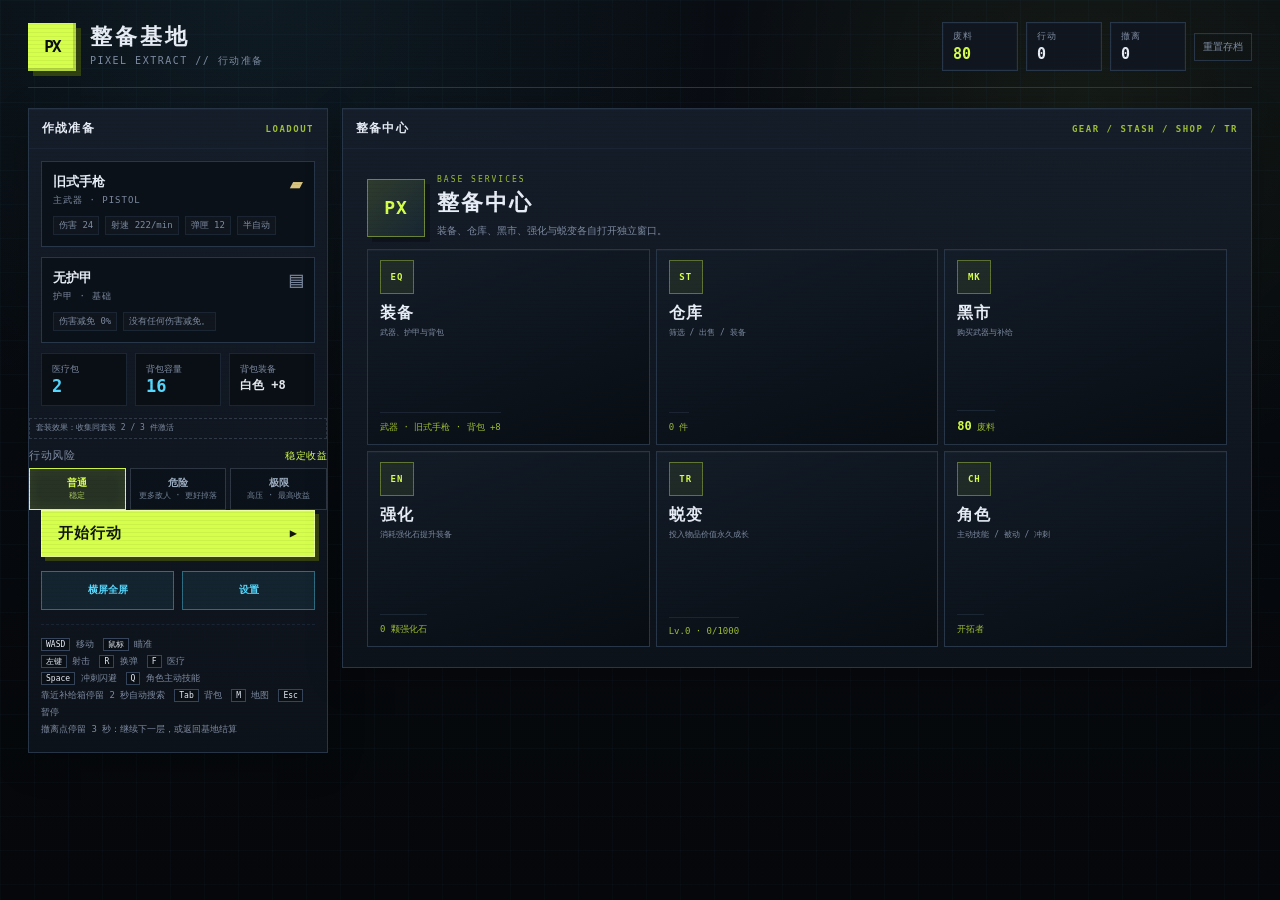
==== commit 5877e50b: "Add boss phases, gear affixes and combat status" ====
--- a/像素撤离-离线版.html
+++ b/像素撤离-离线版.html
@@ -2529,6 +2529,73 @@
   .equip-choice-btn { padding: 3px 5px; font-size: 8px; }
 }
 
+
+/* Character status, gear mods and touch cooldown rings */
+.status-effects {
+  display: flex;
+  flex-wrap: wrap;
+  gap: 3px;
+  margin-top: 3px;
+}
+.status-effects.hidden { display: none; }
+.status-badge {
+  display: inline-flex;
+  align-items: center;
+  padding: 1px 5px;
+  border: 1px solid rgba(170, 190, 215, .24);
+  background: rgba(5, 10, 16, .62);
+  color: var(--dim);
+  font-size: .55em;
+  font-weight: 900;
+  line-height: 1.45;
+  white-space: nowrap;
+}
+.status-badge.shield { color: #8fc8ff; border-color: rgba(88, 166, 255, .48); }
+.status-badge.overdrive { color: #ffc46a; border-color: rgba(255, 173, 69, .48); }
+.status-badge.passive { color: #8ff0b0; border-color: rgba(123, 245, 168, .48); }
+.status-badge.dash { color: #8ff5e5; border-color: rgba(126, 232, 210, .48); }
+.status-badge.lock { color: #8bd3ff; border-color: rgba(88, 199, 255, .55); }
+.status-badge.set { color: #d7c0ff; border-color: rgba(169, 140, 255, .48); }
+
+.loadout-set-bonus {
+  margin-top: 6px;
+  padding: 4px 6px;
+  border: 1px dashed rgba(170, 190, 215, .2);
+  color: var(--dim);
+  font-size: 8px;
+  line-height: 1.35;
+}
+.loadout-set-bonus.active {
+  color: #ffd15c;
+  border-color: rgba(255, 209, 92, .45);
+  background: rgba(255, 209, 92, .045);
+}
+.equip-stats .equip-mod {
+  color: #ffd15c;
+  border-color: rgba(255, 209, 92, .36);
+}
+
+.touch-btn.skill-btn {
+  position: relative;
+  overflow: hidden;
+  --cd: 0deg;
+}
+.touch-btn.skill-btn::after {
+  content: '';
+  position: absolute;
+  inset: 0;
+  z-index: 0;
+  pointer-events: none;
+  background: conic-gradient(rgba(3, 8, 12, .72) var(--cd), transparent 0);
+}
+.touch-btn.skill-btn.cooling { color: #9aabc0; }
+
+@media (max-height: 520px) {
+  .status-effects { gap: 2px; margin-top: 2px; }
+  .status-badge { padding: 0 4px; font-size: .52em; }
+  .loadout-set-bonus { margin-top: 3px; padding: 2px 4px; font-size: 7px; }
+}
+
 </style>
 </head>
 <body>
@@ -2562,6 +2629,7 @@
             <div class="supply-box"><span>背包容量</span><strong id="loadoutSlots">16</strong></div>
             <div class="supply-box pack-summary"><span>背包装备</span><strong id="loadoutPack">白色 +8</strong></div>
           </div>
+          <div id="loadoutSetBonus" class="loadout-set-bonus"></div>
           <div class="risk-picker-wrap">
             <div class="risk-picker-label">行动风险 <span id="riskHint">稳定收益</span></div>
             <div id="riskPicker" class="risk-picker" role="group" aria-label="行动风险">
@@ -2675,6 +2743,7 @@
               <span id="hudSkillCd">治疗 就绪</span>
               <span id="hudShield" class="hidden">护盾 0</span>
             </div>
+            <div id="statusEffects" class="status-effects" aria-live="polite"></div>
           </div>
 
           <div class="hud-top-center">
@@ -3199,6 +3268,37 @@
     return CHARACTER_DEFS[save.character] || CHARACTER_DEFS.pioneer;
   }
 
+  const AFFIX_DEFS = {
+    damage: { slot: 'weapon', name: '伤害校准', min: 0.06, max: 0.14, format: (v) => `伤害 +${Math.round(v * 100)}%` },
+    fireRate: { slot: 'weapon', name: '高速循环', min: 0.06, max: 0.14, format: (v) => `射速 +${Math.round(v * 100)}%` },
+    crit: { slot: 'weapon', name: '致命弱点', min: 0.05, max: 0.12, format: (v) => `暴击 +${Math.round(v * 100)}%` },
+    pierce: { slot: 'weapon', name: '贯穿弹头', fixed: 1, format: () => '子弹穿透敌人' },
+    antiBoss: { slot: 'weapon', name: '屠戮协议', min: 0.10, max: 0.20, format: (v) => `对首领伤害 +${Math.round(v * 100)}%` },
+    lifesteal: { slot: 'weapon', name: '吸血弹头', min: 0.02, max: 0.04, format: (v) => `伤害吸血 ${Math.round(v * 100)}%` },
+    defense: { slot: 'armor', name: '复合衬层', min: 0.03, max: 0.06, format: (v) => `伤害减免 +${Math.round(v * 100)}%` },
+    moveSpeed: { slot: 'armor', name: '轻量骨架', min: 0.04, max: 0.08, format: (v) => `移速 +${Math.round(v * 100)}%` },
+    dashCd: { slot: 'armor', name: '冲刺电容', min: 0.3, max: 0.8, format: (v) => `冲刺 CD -${v.toFixed(1)}s` },
+    capacity: { slot: 'pack', name: '扩容模块', min: 2, max: 5, format: (v) => `容量 +${Math.round(v)}` },
+    scrap: { slot: 'pack', name: '回收协议', min: 0.08, max: 0.18, format: (v) => `废料 +${Math.round(v * 100)}%` }
+  };
+  const AFFIX_KEYS = Object.keys(AFFIX_DEFS);
+
+  const SET_DEFS = {
+    raider: {
+      name: '荒原猎手', color: '#ffb35c',
+      bonuses: { 2: { damage: 0.08 }, 3: { crit: 0.10 } }
+    },
+    bulwark: {
+      name: '壁垒协议', color: '#58a6ff',
+      bonuses: { 2: { defense: 0.06 }, 3: { maxHp: 20 } }
+    },
+    specter: {
+      name: '幽灵协议', color: '#a98cff',
+      bonuses: { 2: { moveSpeed: 0.08 }, 3: { dashCd: 1.0 } }
+    }
+  };
+  const SET_IDS = Object.keys(SET_DEFS);
+
   const ITEM_DEFS = {
     w_pistol: { name: '旧式手枪', icon: '▰', kind: 'weapon', weapon: 'pistol', rarity: 'common', sell: 28, stack: false, desc: '标配副武器。伤害 24，弹匣 12 发。' },
     w_smg: { name: '蜂鸣冲锋枪', icon: '⌁', kind: 'weapon', weapon: 'smg', rarity: 'uncommon', sell: 95, stack: false, desc: '全自动冲锋枪。伤害 15，弹匣 30 发。' },
@@ -3394,9 +3494,44 @@
     });
   }
 
-  function createItem(type, qty = 1, plus = 0) {
+  function emptyGearBonus() {
+    return {
+      damage: 0, fireRate: 0, crit: 0, pierce: 0, antiBoss: 0, lifesteal: 0,
+      defense: 0, moveSpeed: 0, dashCd: 0, capacity: 0, scrap: 0, maxHp: 0
+    };
+  }
+
+  function addGearStats(target, source = {}) {
+    for (const key of Object.keys(source)) {
+      if (key in target) target[key] += Number(source[key]) || 0;
+    }
+    return target;
+  }
+
+  function rollItemMods(item) {
+    const def = defOf(item);
+    if (!['weapon', 'armor', 'pack'].includes(def.kind)) return;
+    const rarity = RARITY_ORDER[def.rarity] || 1;
+    const affixCount = rarity <= 1 ? 0 : rarity === 2 ? 1 : rarity === 3 ? 1 : rarity === 4 ? 2 : rarity === 5 ? 2 : 3;
+    const pool = AFFIX_KEYS.filter((key) => AFFIX_DEFS[key].slot === def.kind);
+    const chosen = [];
+    while (chosen.length < affixCount && pool.length) {
+      const key = pool.splice(randInt(0, pool.length - 1), 1)[0];
+      const defAffix = AFFIX_DEFS[key];
+      const value = defAffix.fixed != null
+        ? defAffix.fixed
+        : Math.round(rand(defAffix.min, defAffix.max) * 1000) / 1000;
+      chosen.push({ key, value });
+    }
+    if (chosen.length) item.affixes = chosen;
+    const setChance = { uncommon: 0.12, rare: 0.22, epic: 0.32, legendary: 0.42, mythic: 0.55 }[def.rarity] || 0;
+    if (Math.random() < setChance) item.setId = pick(SET_IDS);
+  }
+
+  function createItem(type, qty = 1, plus = 0, options = {}) {
     const item = { id: uid(), type, qty };
     if (plus > 0) item.plus = plus;
+    if (options.roll !== false) rollItemMods(item);
     return item;
   }
 
@@ -3417,8 +3552,21 @@
     const normalized = { ...item, id: item.id || uid(), qty: item.qty || 1 };
     if (['weapon', 'armor', 'pack'].includes(def.kind)) {
       normalized.plus = enhanceLevel(item);
+      if (Array.isArray(item.affixes)) {
+        normalized.affixes = item.affixes
+          .filter((affix) => affix && AFFIX_DEFS[affix.key] && AFFIX_DEFS[affix.key].slot === def.kind)
+          .slice(0, 3)
+          .map((affix) => ({ key: affix.key, value: Number(affix.value) || 0 }));
+        if (!normalized.affixes.length) delete normalized.affixes;
+      } else {
+        delete normalized.affixes;
+      }
+      if (item.setId && SET_DEFS[item.setId]) normalized.setId = item.setId;
+      else delete normalized.setId;
     } else {
       delete normalized.plus;
+      delete normalized.affixes;
+      delete normalized.setId;
     }
     return normalized;
   }
@@ -3426,13 +3574,82 @@
   function itemName(item) {
     const def = defOf(item);
     const plus = enhanceLevel(item);
-    return `${def.name}${plus ? ` +${plus}` : ''}`;
+    return `${def.name}${plus ? ` +${plus}` : ''}${item?.setId ? ' ★' : ''}`;
   }
 
   function itemSellValue(item) {
     const def = defOf(item);
     const plus = enhanceLevel(item);
-    return Math.round(def.sell * (item.qty || 1) * (1 + plus * 0.12));
+    const modMult = 1 + (item?.affixes?.length || 0) * 0.12 + (item?.setId ? 0.3 : 0);
+    return Math.round(def.sell * (item.qty || 1) * (1 + plus * 0.12) * modMult);
+  }
+
+  function affixValue(item, key) {
+    if (!item?.affixes) return 0;
+    return item.affixes.reduce((sum, affix) => sum + (affix.key === key ? Number(affix.value) || 0 : 0), 0);
+  }
+
+  function itemAffixText(item) {
+    if (!item?.affixes?.length && !item?.setId) return '';
+    const parts = (item.affixes || []).map((affix) => {
+      const def = AFFIX_DEFS[affix.key];
+      return def ? def.format(Number(affix.value) || 0) : '';
+    }).filter(Boolean);
+    if (item.setId && SET_DEFS[item.setId]) parts.push(`套装 · ${SET_DEFS[item.setId].name}`);
+    return parts.join(' · ');
+  }
+
+  function countEquippedSets() {
+    const counts = {};
+    for (const slot of ['weapon', 'armor', 'pack']) {
+      const item = save.equipped[slot];
+      if (item?.setId && SET_DEFS[item.setId]) counts[item.setId] = (counts[item.setId] || 0) + 1;
+    }
+    return counts;
+  }
+
+  function loadoutBonuses() {
+    const bonus = emptyGearBonus();
+    for (const slot of ['weapon', 'armor', 'pack']) {
+      const item = save.equipped[slot];
+      if (!item?.affixes) continue;
+      for (const affix of item.affixes) {
+        if (affix.key in bonus) bonus[affix.key] += Number(affix.value) || 0;
+      }
+    }
+    const counts = countEquippedSets();
+    for (const [setId, count] of Object.entries(counts)) {
+      const set = SET_DEFS[setId];
+      if (!set) continue;
+      for (const threshold of [2, 3]) {
+        if (count >= threshold) addGearStats(bonus, set.bonuses[threshold] || {});
+      }
+    }
+    return bonus;
+  }
+
+  function equippedSetSummary() {
+    const counts = countEquippedSets();
+    return Object.entries(counts).map(([setId, count]) => {
+      const set = SET_DEFS[setId];
+      if (!set) return null;
+      const active = [];
+      for (const threshold of [2, 3]) {
+        if (count >= threshold && set.bonuses[threshold]) {
+          active.push(set.bonuses[threshold]);
+        }
+      }
+      const stats = emptyGearBonus();
+      for (const group of active) addGearStats(stats, group);
+      const details = [];
+      if (stats.damage) details.push(`伤害+${Math.round(stats.damage * 100)}%`);
+      if (stats.crit) details.push(`暴击+${Math.round(stats.crit * 100)}%`);
+      if (stats.defense) details.push(`减伤+${Math.round(stats.defense * 100)}%`);
+      if (stats.maxHp) details.push(`生命+${stats.maxHp}`);
+      if (stats.moveSpeed) details.push(`移速+${Math.round(stats.moveSpeed * 100)}%`);
+      if (stats.dashCd) details.push(`冲刺CD-${stats.dashCd.toFixed(1)}s`);
+      return `${set.name} ${count}/3${details.length ? ` · ${details.join(' ')}` : ''}`;
+    }).filter(Boolean).join(' ｜ ');
   }
 
   function addItemToArray(list, item) {
@@ -3471,14 +3688,14 @@
 
   function defaultSave() {
     return {
-      version: 6,
+      version: 7,
       character: 'pioneer',
       scrap: 80,
       stash: [],
       equipped: {
-        weapon: createItem('w_pistol'),
+        weapon: createItem('w_pistol', 1, 0, { roll: false }),
         armor: null,
-        pack: createItem('p_white')
+        pack: createItem('p_white', 1, 0, { roll: false })
       },
       transcend: { level: 0, progress: 0 },
       upgrades: { medkits: 0, ammo: 0 },
@@ -3504,7 +3721,7 @@
       stash: Array.isArray(raw.stash) ? raw.stash.map(normalizeItemInstance).filter(Boolean) : []
     };
     if (!raw.equipped || !ITEM_DEFS[raw.equipped.weapon?.type]) {
-      merged.equipped.weapon = createItem('w_pistol');
+      merged.equipped.weapon = createItem('w_pistol', 1, 0, { roll: false });
     } else {
       merged.equipped.weapon = { ...normalizeItemInstance(raw.equipped.weapon), qty: 1 };
     }
@@ -3518,14 +3735,14 @@
     } else if (raw.equipped && defOf(raw.equipped.pack).kind === 'pack' && ITEM_DEFS[raw.equipped.pack?.type]) {
       merged.equipped.pack = { ...normalizeItemInstance(raw.equipped.pack), qty: 1 };
     } else {
-      merged.equipped.pack = createItem('p_white');
+      merged.equipped.pack = createItem('p_white', 1, 0, { roll: false });
     }
     // Level and perks are run-only now. Old saves are upgraded by dropping those fields.
     delete merged.level;
     delete merged.xp;
     delete merged.perks;
     delete merged.pendingPerks;
-    merged.version = 6;
+    merged.version = 7;
     merged.scrap = Math.max(0, Number(merged.scrap) || 0);
     const touchSettings = merged.settings;
     touchSettings.moveStickMode = touchSettings.moveStickMode === 'fixed' ? 'fixed' : 'floating';
@@ -3768,6 +3985,7 @@
     loadoutMeds: $('#loadoutMeds'),
     loadoutSlots: $('#loadoutSlots'),
     loadoutPack: $('#loadoutPack'),
+    loadoutSetBonus: $('#loadoutSetBonus'),
     startRaidBtn: $('#startRaidBtn'),
     riskPicker: $('#riskPicker'),
     riskHint: $('#riskHint'),
@@ -3829,6 +4047,7 @@
     hudDashCd: $('#hudDashCd'),
     hudSkillCd: $('#hudSkillCd'),
     hudShield: $('#hudShield'),
+    statusEffects: $('#statusEffects'),
     hudLevel: $('#hudLevel'),
     hudFloor: $('#hudFloor'),
     hudLockState: $('#hudLockState'),
@@ -4211,7 +4430,7 @@
       player.maxHp += 10;
       player.hp = Math.min(player.maxHp, player.hp + 10);
     } else if (key === 'runner') {
-      player.speed = 155 * (1 + (player.armor.speedBonus || 0) + perkRank('runner') * 0.04 + transcendStats().speed);
+      player.speed = 155 * (1 + (player.armor.speedBonus || 0) + perkRank('runner') * 0.04 + transcendStats().speed + (player.gearBonus?.moveSpeed || 0));
     } else if (key === 'scavenger') {
       player.capacity += 1;
     } else if (key === 'ammo') {
@@ -4247,20 +4466,21 @@
   }
 
   function renderLoadout() {
+    const loadout = loadoutBonuses();
     const weaponItem = save.equipped.weapon;
     const weaponDef = weaponItem ? WEAPON_DEFS[defOf(weaponItem).weapon] : null;
     if (weaponDef) {
       const rpm = Math.round(60 / weaponDef.cooldown);
       const plus = enhanceLevel(weaponItem);
       const tr = transcendStats();
-      const damage = Math.round(weaponDef.damage * (1 + plus * ENHANCE_RULES.weapon.perLevel + tr.damage));
+      const damage = Math.round(weaponDef.damage * (1 + plus * ENHANCE_RULES.weapon.perLevel + tr.damage + loadout.damage));
       el.loadoutWeapon.className = 'equip-card';
       el.loadoutWeapon.innerHTML = `
         <div class="equip-top">
           <div><div class="equip-name">${itemName(weaponItem)}</div><div class="equip-type">主武器 · ${weaponDef.code}${plus ? ` · 强化 +${plus}` : ''}</div></div>
           <div class="equip-icon" style="color:${weaponDef.color}">${weaponItem ? defOf(weaponItem).icon : '▰'}</div>
         </div>
-        <div class="equip-stats"><span>伤害 ${damage}${plus ? ` (${weaponDef.damage}+${plus * 5}%)` : ''}</span><span>射速 ${rpm}/min</span><span>弹匣 ${weaponDef.mag}</span><span>${weaponDef.auto || likelyTouch ? '全自动' : '半自动'}</span>${weaponDef.pellets > 1 ? `<span>弹丸 ${weaponDef.pellets}</span>` : ''}${tr.damage > 0 ? `<span>蜕变 +${Math.round(tr.damage * 100)}%</span>` : ''}</div>`;
+        <div class="equip-stats"><span>伤害 ${damage}${plus ? ` (${weaponDef.damage}+${plus * 5}%)` : ''}</span><span>射速 ${rpm}/min</span><span>弹匣 ${weaponDef.mag}</span><span>${weaponDef.auto || likelyTouch ? '全自动' : '半自动'}</span>${weaponDef.pellets > 1 ? `<span>弹丸 ${weaponDef.pellets}</span>` : ''}${tr.damage > 0 ? `<span>蜕变 +${Math.round(tr.damage * 100)}%</span>` : ''}${itemAffixText(weaponItem) ? `<span class="equip-mod">${itemAffixText(weaponItem)}</span>` : ''}</div>`;
     } else {
       el.loadoutWeapon.className = 'equip-card empty';
       el.loadoutWeapon.innerHTML = '<div class="equip-name">未装备武器</div><div class="equip-desc">去仓库装备一把武器。</div>';
@@ -4270,7 +4490,7 @@
     const armorDef = ARMOR_DEFS[armorItem ? defOf(armorItem).armor : 'none'];
     const armorPlus = enhanceLevel(armorItem);
     const armorTr = transcendStats();
-    const armorReduction = Math.min(0.75, armorDef.reduction + armorPlus * ENHANCE_RULES.armor.perLevel + armorTr.reduction);
+    const armorReduction = Math.min(0.75, armorDef.reduction + armorPlus * ENHANCE_RULES.armor.perLevel + armorTr.reduction + loadout.defense);
     const armorDesc = !armorItem && armorTr.reduction > 0
       ? `基础护甲；蜕变提供 ${Math.round(armorTr.reduction * 100)}% 减伤。`
       : armorDef.desc;
@@ -4280,7 +4500,7 @@
         <div><div class="equip-name">${armorItem ? itemName(armorItem) : armorDef.name}</div><div class="equip-type">护甲 · ${armorItem ? RARITY_LABEL[defOf(armorItem).rarity] : '基础'}${armorPlus ? ` · 强化 +${armorPlus}` : ''}</div></div>
         <div class="equip-icon" style="color:${armorDef.color}">${armorItem ? defOf(armorItem).icon : '▤'}</div>
       </div>
-      <div class="equip-stats"><span>伤害减免 ${Math.round(armorReduction * 100)}%</span><span>${armorDesc}</span>${armorTr.reduction > 0 ? `<span>蜕变 +${Math.round(armorTr.reduction * 100)}%</span>` : ''}</div>`;
+      <div class="equip-stats"><span>伤害减免 ${Math.round(armorReduction * 100)}%</span><span>${armorDesc}</span>${armorTr.reduction > 0 ? `<span>蜕变 +${Math.round(armorTr.reduction * 100)}%</span>` : ''}${armorItem && itemAffixText(armorItem) ? `<span class="equip-mod">${itemAffixText(armorItem)}</span>` : ''}</div>`;
 
     const packItem = save.equipped.pack;
     const packDef = packItem ? PACK_QUALITIES[defOf(packItem).pack] : null;
@@ -4289,10 +4509,15 @@
       el.loadoutPack.textContent = packDef ? `${packDef.label} +${packDef.bonus + packPlus}` : '未装备';
       el.loadoutPack.style.color = packDef ? packDef.color : 'var(--dim)';
       el.loadoutPack.classList.toggle('rainbow-text', !!packItem && defOf(packItem).pack === 'rainbow');
-      el.loadoutPack.title = packDef ? `${packDef.name}${packPlus ? ` · 强化 +${packPlus}` : ''}` : '';
+      el.loadoutPack.title = packDef ? `${packDef.name}${packPlus ? ` · 强化 +${packPlus}` : ''}${itemAffixText(packItem) ? ` · ${itemAffixText(packItem)}` : ''}` : '';
     }
     el.loadoutMeds.textContent = startingMedkits() + (armorDef.medkitBonus || 0);
-    el.loadoutSlots.textContent = backpackCapacity();
+    el.loadoutSlots.textContent = backpackCapacity() + loadout.capacity;
+    if (el.loadoutSetBonus) {
+      const setText = equippedSetSummary();
+      el.loadoutSetBonus.textContent = setText || '套装效果：收集同套装 2 / 3 件激活';
+      el.loadoutSetBonus.classList.toggle('active', !!setText);
+    }
     if (el.baseEquipSummary) {
       const packText = packDef ? ` · 背包 +${packDef.bonus + packPlus}` : '';
       const trText = getTranscendLevel() > 0 ? ` · 蜕变Lv.${getTranscendLevel()}` : '';
@@ -4346,7 +4571,7 @@
     el.selectedIcon.textContent = def.icon;
     el.selectedIcon.style.color = choiceIconColor(def);
     el.selectedName.textContent = `${itemName(selected)}${selected.qty > 1 ? ` ×${selected.qty}` : ''}`;
-    el.selectedDesc.textContent = `${def.desc} · ${RARITY_LABEL[def.rarity]}`;
+    el.selectedDesc.textContent = `${def.desc} · ${RARITY_LABEL[def.rarity]}${itemAffixText(selected) ? ` · ${itemAffixText(selected)}` : ''}`;
     el.selectedValue.textContent = `出售 +${itemSellValue(selected)}`;
     el.equipBtn.classList.toggle('hidden', !['weapon', 'armor', 'pack'].includes(def.kind));
     el.sellBtn.textContent = `出售 ×${selected.qty || 1}`;
@@ -4411,24 +4636,25 @@
   function gearStatsText(item) {
     const def = defOf(item);
     const plus = enhanceLevel(item);
+    const mods = itemAffixText(item);
     if (def.kind === 'weapon') {
       const w = WEAPON_DEFS[def.weapon];
-      const damage = Math.round(w.damage * (1 + plus * ENHANCE_RULES.weapon.perLevel));
+      const damage = Math.round(w.damage * (1 + plus * ENHANCE_RULES.weapon.perLevel + affixValue(item, 'damage')));
       const pelletText = w.pellets > 1 ? ` · 弹丸 ${w.pellets}` : '';
-      return `伤害 ${damage}${plus ? ` (强化 +${plus})` : ''}${pelletText} · 弹匣 ${w.mag} · ${w.auto || likelyTouch ? '全自动' : '半自动'} · 射速 ${Math.round(60 / w.cooldown)}/min`;
+      return `伤害 ${damage}${plus ? ` (强化 +${plus})` : ''}${pelletText} · 弹匣 ${w.mag} · ${w.auto || likelyTouch ? '全自动' : '半自动'} · 射速 ${Math.round(60 / w.cooldown)}/min${mods ? ` · ${mods}` : ''}`;
     }
     if (def.kind === 'armor') {
       const a = ARMOR_DEFS[def.armor];
-      const reduction = Math.min(0.75, a.reduction + plus * ENHANCE_RULES.armor.perLevel);
+      const reduction = Math.min(0.75, a.reduction + plus * ENHANCE_RULES.armor.perLevel + affixValue(item, 'defense'));
       const extras = [];
       if (a.speedBonus) extras.push(`移速 +${Math.round(a.speedBonus * 100)}%`);
       if (a.medkitBonus) extras.push(`医疗包 +${a.medkitBonus}`);
       if (a.stealth) extras.push(`敌人视野 -${Math.round((1 - a.stealth) * 100)}%`);
-      return `伤害减免 ${Math.round(reduction * 100)}%${plus ? ` (强化 +${plus})` : ''}${extras.length ? ` · ${extras.join(' · ')}` : ''} · ${RARITY_LABEL[def.rarity]}`;
+      return `伤害减免 ${Math.round(reduction * 100)}%${plus ? ` (强化 +${plus})` : ''}${extras.length ? ` · ${extras.join(' · ')}` : ''} · ${RARITY_LABEL[def.rarity]}${mods ? ` · ${mods}` : ''}`;
     }
     if (def.kind === 'pack') {
       const pack = PACK_QUALITIES[def.pack];
-      return `背包装备 · ${pack.label}品质 · 容量 +${pack.bonus + plus}${plus ? ` (强化 +${plus})` : ''}`;
+      return `背包装备 · ${pack.label}品质 · 容量 +${pack.bonus + plus + affixValue(item, 'capacity')}${plus ? ` (强化 +${plus})` : ''}${mods ? ` · ${mods}` : ''}`;
     }
     if (def.kind === 'stone') {
       return `强化石 Lv.${def.stoneLevel} · 成功率 ${Math.round(def.success * 100)}% · ${RARITY_LABEL[def.rarity]}`;
@@ -4443,8 +4669,10 @@
       if (!save.equipped.weapon) return '<span class="compare up">当前武器槽为空 · 可直接装备</span>';
       const currentItem = save.equipped.weapon;
       const current = WEAPON_DEFS[defOf(currentItem).weapon];
-      const nextDps = next.damage * (1 + enhanceLevel(item) * ENHANCE_RULES.weapon.perLevel) * (next.pellets || 1) / next.cooldown;
-      const currentDps = current.damage * (1 + enhanceLevel(currentItem) * ENHANCE_RULES.weapon.perLevel) * (current.pellets || 1) / current.cooldown;
+      const nextDps = next.damage * (1 + enhanceLevel(item) * ENHANCE_RULES.weapon.perLevel + affixValue(item, 'damage'))
+        * (1 + affixValue(item, 'fireRate')) * (next.pellets || 1) / next.cooldown;
+      const currentDps = current.damage * (1 + enhanceLevel(currentItem) * ENHANCE_RULES.weapon.perLevel + affixValue(currentItem, 'damage'))
+        * (1 + affixValue(currentItem, 'fireRate')) * (current.pellets || 1) / current.cooldown;
       const pct = Math.round((nextDps / currentDps - 1) * 100);
       if (Math.abs(pct) <= 2) return '<span class="compare">DPS 与当前武器基本持平</span>';
       return `<span class="compare ${pct > 0 ? 'up' : 'down'}">DPS ${pct > 0 ? '+' : ''}${pct}% · 对比当前武器</span>`;
@@ -4454,13 +4682,15 @@
       if (!save.equipped.armor) return '<span class="compare up">当前没有护甲 · 可直接装备</span>';
       const currentItem = save.equipped.armor;
       const current = ARMOR_DEFS[defOf(currentItem).armor];
-      const nextReduction = Math.min(0.75, next.reduction + enhanceLevel(item) * ENHANCE_RULES.armor.perLevel);
-      const currentReduction = Math.min(0.75, current.reduction + enhanceLevel(currentItem) * ENHANCE_RULES.armor.perLevel);
+      const nextReduction = Math.min(0.75, next.reduction + enhanceLevel(item) * ENHANCE_RULES.armor.perLevel + affixValue(item, 'defense'));
+      const currentReduction = Math.min(0.75, current.reduction + enhanceLevel(currentItem) * ENHANCE_RULES.armor.perLevel + affixValue(currentItem, 'defense'));
       const diff = Math.round((nextReduction - currentReduction) * 100);
       const extras = [];
       if (next.speedBonus) extras.push(`移速 +${Math.round(next.speedBonus * 100)}%`);
       if (next.medkitBonus) extras.push(`医疗包 +${next.medkitBonus}`);
       if (next.stealth) extras.push(`匿踪 +${Math.round((1 - next.stealth) * 100)}%`);
+      if (affixValue(item, 'moveSpeed')) extras.push(`移速 +${Math.round(affixValue(item, 'moveSpeed') * 100)}%`);
+      if (affixValue(item, 'dashCd')) extras.push(`冲刺CD -${affixValue(item, 'dashCd').toFixed(1)}s`);
       const extraText = extras.length ? ` · ${extras.join(' · ')}` : '';
       return `<span class="compare ${diff > 0 ? 'up' : diff < 0 ? 'down' : ''}">减伤 ${diff > 0 ? '+' : ''}${diff}%${extraText}</span>`;
     }
@@ -4469,7 +4699,7 @@
       if (!save.equipped.pack) return '<span class="compare up">当前没有背包装备 · 可直接装备</span>';
       const currentItem = save.equipped.pack;
       const current = PACK_QUALITIES[defOf(currentItem).pack];
-      const diff = (next.bonus + enhanceLevel(item)) - (current.bonus + enhanceLevel(currentItem));
+      const diff = (next.bonus + enhanceLevel(item) + affixValue(item, 'capacity')) - (current.bonus + enhanceLevel(currentItem) + affixValue(currentItem, 'capacity'));
       if (diff === 0) return '<span class="compare">容量与当前背包相同</span>';
       return `<span class="compare ${diff > 0 ? 'up' : 'down'}">容量 ${diff > 0 ? '+' : ''}${diff} · 对比当前背包</span>`;
     }
@@ -5740,6 +5970,14 @@
     return best;
   }
 
+  function findSniperTarget(maxRange = 1000) {
+    if (!player || !world) return null;
+    const aimed = touch.ui && touch.hasAim
+      ? touch.aimAngle
+      : player.angle;
+    return findPlayerLockTarget(maxRange, aimed, false) || findNearestVisibleEnemy(maxRange);
+  }
+
   function findNearestVisibleEnemy(maxRange = 1000) {
     if (!world || !player) return null;
     let best = null;
@@ -5770,7 +6008,8 @@
       this.r = 10;
       this.transcendLevel = getTranscendLevel();
       this.transcendStats = transcendStats(this.transcendLevel);
-      this.maxHp = 100 + perkRank('vitality') * 10 + this.transcendStats.hp;
+      this.gearBonus = loadoutBonuses();
+      this.maxHp = 100 + perkRank('vitality') * 10 + this.transcendStats.hp + this.gearBonus.maxHp;
       this.hp = this.maxHp;
       this.angle = 0;
       this.speed = 155;
@@ -5787,6 +6026,7 @@
       this.charId = this.char.id;
       this.activeCd = 0;
       this.activeCdMax = this.char.skill.cd;
+      this.dashCdMax = Math.max(2.2, 4 - this.gearBonus.dashCd);
       this.dashCd = 0;
       this.dashTimer = 0;
       this.dashInvuln = 0;
@@ -5809,7 +6049,7 @@
       const armorBase = ARMOR_DEFS[this.armorKey] || ARMOR_DEFS.none;
       this.armor = {
         ...armorBase,
-        reduction: Math.min(0.75, armorBase.reduction + this.armorPlus * ENHANCE_RULES.armor.perLevel + this.transcendStats.reduction)
+        reduction: Math.min(0.75, armorBase.reduction + this.armorPlus * ENHANCE_RULES.armor.perLevel + this.transcendStats.reduction + this.gearBonus.defense)
       };
       this.packItem = save.equipped.pack || null;
       this.packKey = this.packItem ? defOf(this.packItem).pack : null;
@@ -5818,12 +6058,16 @@
         ...PACK_QUALITIES[this.packKey],
         bonus: PACK_QUALITIES[this.packKey].bonus + this.packPlus
       } : null;
-      this.speed *= 1 + (this.armor.speedBonus || 0) + perkRank('runner') * 0.04 + this.transcendStats.speed;
+      this.speed *= 1 + (this.armor.speedBonus || 0) + perkRank('runner') * 0.04 + this.transcendStats.speed + this.gearBonus.moveSpeed;
       this.medkits = startingMedkits() + (this.armor.medkitBonus || 0);
       this.stealth = this.armor.stealth || 1;
-      this.capacity = backpackCapacity();
+      this.capacity = backpackCapacity() + this.gearBonus.capacity;
       this.backpack = [];
-      this.damageMultiplier = 1 + this.weaponPlus * ENHANCE_RULES.weapon.perLevel + this.transcendStats.damage;
+      this.damageMultiplier = 1 + this.weaponPlus * ENHANCE_RULES.weapon.perLevel + this.transcendStats.damage + this.gearBonus.damage;
+      this.critChance = this.gearBonus.crit;
+      this.lifesteal = this.gearBonus.lifesteal;
+      this.antiBoss = this.gearBonus.antiBoss;
+      this.bulletPierce = this.charId === 'sniper' || this.gearBonus.pierce > 0;
     }
 
     update(dt) {
@@ -5948,6 +6192,7 @@
       let muzzleY = this.y + Math.sin(this.angle) * 20;
       for (let i = 0; i < pellets; i++) {
         const angle = this.angle + rand(-this.weapon.spread, this.weapon.spread);
+        const isCrit = Math.random() < this.critChance;
         muzzleX = this.x + Math.cos(angle) * 20;
         muzzleY = this.y + Math.sin(angle) * 20;
         world.bullets.push({
@@ -5957,17 +6202,18 @@
           prevY: muzzleY,
           vx: Math.cos(angle) * this.weapon.speed,
           vy: Math.sin(angle) * this.weapon.speed,
-          damage: this.weapon.damage * this.damageMultiplier,
+          damage: this.weapon.damage * this.damageMultiplier * (isCrit ? 2 : 1),
           owner: 'player',
-          color: this.weapon.color,
+          color: isCrit ? '#ffd15c' : this.weapon.color,
           life: this.weapon.range / this.weapon.speed,
           maxLife: this.weapon.range / this.weapon.speed,
-          pierce: this.charId === 'sniper',
+          pierce: this.bulletPierce,
+          crit: isCrit,
           hitEnemies: []
         });
       }
       this.mag -= 1;
-      this.fireCd = this.weapon.cooldown * (this.overdriveTimer > 0 ? 0.69 : 1);
+      this.fireCd = this.weapon.cooldown * (this.overdriveTimer > 0 ? 0.69 : 1) * Math.max(0.55, 1 - this.gearBonus.fireRate);
       world.shake = Math.max(world.shake, this.weapon.shake || 2.1);
       addParticle(muzzleX, muzzleY, '#ffd875', pellets > 1 ? 6 : 3, 90, 2, 0.16);
       addParticle(muzzleX, muzzleY, this.weapon.color, 2, 45, 2, 0.12);
@@ -6069,7 +6315,7 @@
       this.dashAngle = len > 0.05 ? Math.atan2(dy, dx) : this.angle;
       this.dashTimer = 0.18;
       this.dashInvuln = 0.34;
-      this.dashCd = 4;
+      this.dashCd = this.dashCdMax;
       this.lockTarget = null;
       addParticle(this.x, this.y, this.char.color || '#d6ff4d', 9, 90, 2, 0.4);
       playSound('reload');
@@ -6094,7 +6340,7 @@
         addLootFeed(`应急治疗：生命 +${Math.round(amount)}`, false);
         playSound('pickup');
       } else if (skill.type === 'snipe') {
-        const target = findNearestVisibleEnemy(1000);
+        const target = findSniperTarget(1000);
         if (!target) {
           toast('没有可见的锁定目标。');
           return false;
@@ -6128,7 +6374,7 @@
       if (!lock || !lock.target || lock.target.dead) return;
       const target = lock.target;
       const angle = Math.atan2(target.y - this.y, target.x - this.x);
-      const damage = this.weapon.damage * this.damageMultiplier * 7;
+      const damage = this.weapon.damage * this.damageMultiplier * 7 * (target.isBoss ? 1 + (this.antiBoss || 0) : 1);
       spawnBeam(this.x, this.y, target.x, target.y, '#58c7ff', 4, 0.32);
       addParticle(this.x + Math.cos(angle) * 20, this.y + Math.sin(angle) * 20, '#8bd3ff', 8, 120, 2, 0.35);
       addParticle(target.x, target.y, '#bfeaff', 14, 110, 3, 0.65);
@@ -6190,6 +6436,10 @@
       this.barrageTimer = 0;
       this.barrageAngle = 0;
       this.bossVariant = null;
+      this.bossPhase = 1;
+      this.weakPointTimer = 0;
+      this.weakPointMax = 0;
+      this.phaseFlash = 0;
 
       const risk = riskDef();
       const floor = Math.max(1, raid?.floor || 1);
@@ -6240,6 +6490,8 @@
       this.attackCd = Math.max(0, this.attackCd - dt);
       this.hitFlash = Math.max(0, this.hitFlash - dt);
       this.muzzleFlash = Math.max(0, this.muzzleFlash - dt);
+      this.weakPointTimer = Math.max(0, this.weakPointTimer - dt);
+      this.phaseFlash = Math.max(0, this.phaseFlash - dt);
 
       const dxToPlayer = player.x - this.x;
       const dyToPlayer = player.y - this.y;
@@ -6311,7 +6563,8 @@
       if (moveX || moveY) {
         const oldX = this.x;
         const oldY = this.y;
-        moveWithCollision(this, moveX * this.speed * dt, moveY * this.speed * dt);
+        const moveSpeed = this.speed * (this.isBoss && this.weakPointTimer > 0 ? 0.6 : 1);
+        moveWithCollision(this, moveX * moveSpeed * dt, moveY * moveSpeed * dt);
         this.walkPhase += dt * 8;
         if (dist2(oldX, oldY, this.x, this.y) < 0.02) {
           this.stuckTimer += dt;
@@ -6444,10 +6697,10 @@
             addLootFeed('首领发动全图弹幕：寻找墙体掩体！', true);
           } else if (type === 'slam') {
             this.spawnBossHazards();
-            this.attackCd = 3.1;
+            this.attackCd = this.bossAttackDelay(3.1);
           } else if (type === 'fan') {
             this.fireBossFan();
-            this.attackCd = 2.35;
+            this.attackCd = this.bossAttackDelay(2.35);
           }
         }
         return;
@@ -6459,11 +6712,16 @@
           this.fireBossRing();
           this.barrageWaves -= 1;
           this.barrageTimer = 0.24;
-          if (this.barrageWaves <= 0) this.attackCd = 3.25;
+          if (this.barrageWaves <= 0) {
+            this.attackCd = this.bossAttackDelay(3.25);
+            this.openBossWeakPoint(2.7);
+          }
         }
         return;
       }
 
+      // Exposed cores are a deliberate damage window: no new cast, slower movement.
+      if (this.weakPointTimer > 0) return;
       if (!canSee && distToPlayer > 460) return;
       if (this.attackCd <= 0) {
         this.bossCycle += 1;
@@ -6473,8 +6731,43 @@
       }
     }
 
+    bossAttackDelay(base) {
+      return base * (this.bossPhase === 3 ? 0.72 : this.bossPhase === 2 ? 0.86 : 1);
+    }
+
+    openBossWeakPoint(seconds) {
+      this.weakPointTimer = Math.max(this.weakPointTimer, seconds);
+      this.weakPointMax = this.weakPointTimer;
+      this.phaseFlash = Math.max(this.phaseFlash, 0.45);
+      addLootFeed('首领核心暴露：伤害 ×1.5，趁现在集火！', true);
+      addFloatText(this.x, this.y - 48, '核心暴露 ×1.5', '#ffd15c');
+      world.shake = Math.max(world.shake, 4);
+      playSound('level');
+    }
+
+    enterBossPhase(phase) {
+      this.bossPhase = phase;
+      this.castType = null;
+      this.barrageWaves = 0;
+      this.casting = false;
+      this.castLabel = '';
+      this.shotWindup = 0;
+      this.bossCycle = 0;
+      this.attackCd = 1.0;
+      this.speed *= phase === 2 ? 1.08 : 1.14;
+      this.damage *= phase === 2 ? 1.06 : 1.12;
+      this.phaseFlash = 1.2;
+      this.openBossWeakPoint(phase === 3 ? 3.5 : 2.8);
+      addLootFeed(`首领进入阶段 ${phase}/3：攻击密度提升！`, true);
+      addFloatText(this.x, this.y - 54, `阶段 ${phase} / 3`, phase === 3 ? '#ff5b6e' : '#ffad45');
+      world.shake = Math.max(world.shake, 9);
+      playSound('level');
+    }
+
     beginBossCast(type, duration, label) {
       this.castType = type;
+      const phaseScale = this.bossPhase === 3 ? 0.78 : this.bossPhase === 2 ? 0.9 : 1;
+      duration *= phaseScale;
       this.castTimer = duration;
       this.castMax = duration;
       this.castLabel = label;
@@ -6488,10 +6781,11 @@
 
     fireBossRing() {
       const variant = this.bossVariant;
-      const count = variant.ringCount;
+      const count = variant.ringCount + (this.bossPhase - 1) * 4;
+      const ringSpeed = variant.ringSpeed + (this.bossPhase - 1) * 18;
       for (let i = 0; i < count; i++) {
         const angle = this.barrageAngle + (i / count) * TAU;
-        spawnEnemyBullet(this.x, this.y, angle, variant.ringSpeed, this.damage * 0.58, {
+        spawnEnemyBullet(this.x, this.y, angle, ringSpeed, this.damage * 0.58, {
           color: variant.color, life: 4.6, radius: 3, kind: 'bossRing'
         });
       }
@@ -6505,8 +6799,9 @@
     fireBossFan() {
       const variant = this.bossVariant;
       const base = Math.atan2(player.y - this.y, player.x - this.x);
-      for (let i = -5; i <= 5; i++) {
-        spawnEnemyBullet(this.x, this.y, base + i * 0.1, 500, this.damage * 0.85, {
+      const spreadCount = 5 + (this.bossPhase - 1) * 1;
+      for (let i = -spreadCount; i <= spreadCount; i++) {
+        spawnEnemyBullet(this.x, this.y, base + i * 0.1, 500 + (this.bossPhase - 1) * 25, this.damage * 0.85, {
           color: variant.color, life: 1.35, radius: 2.5, kind: 'bossFan'
         });
       }
@@ -6517,7 +6812,7 @@
 
     spawnBossHazards() {
       const variant = this.bossVariant;
-      const count = variant.slamCount;
+      const count = variant.slamCount + (this.bossPhase - 1);
       for (let i = 0; i < count; i++) {
         let hx = player.x;
         let hy = player.y;
@@ -6531,7 +6826,7 @@
             hy = player.y;
           }
         }
-        spawnHazard(hx, hy, variant.slamRadius, 1.55 + i * 0.12, this.damage * 3.1, variant.color, '重击');
+        spawnHazard(hx, hy, variant.slamRadius + (this.bossPhase - 1) * 4, 1.55 + i * 0.12, this.damage * 3.1, variant.color, '重击');
       }
       addLootFeed('首领锁定区域，立刻离开红色警示圈！', true);
       playSound('enemyShoot');
@@ -6582,17 +6877,24 @@
 
     takeDamage(amount, hitAngle, options = {}) {
       if (this.dead) return;
-      const perHit = options.ignoreDefense ? amount : amount * (1 - (this.defense || 0));
+      let perHit = options.ignoreDefense ? amount : amount * (1 - (this.defense || 0));
+      if (this.isBoss && this.weakPointTimer > 0) perHit *= 1.5;
       this.hp -= perHit;
       this.hitFlash = 0.12;
       this.state = 'chase';
       this.alertTimer = 4;
       this.lastSeen = { x: player.x, y: player.y };
       addParticle(this.x, this.y, '#ff6d78', 5, 75, 2, 0.4);
-      addFloatText(this.x + rand(-6, 6), this.y - 18, `-${Math.round(perHit)}`, options.characterSkill ? '#8bd3ff' : '#ff9aa4');
+      addFloatText(this.x + rand(-6, 6), this.y - 18, `${options.crit ? '暴击 ' : ''}-${Math.round(perHit)}`, options.crit ? '#ffd15c' : options.characterSkill ? '#8bd3ff' : '#ff9aa4');
       playSound('hit');
       showHitMarker(this.hp <= 0);
-      if (this.hp <= 0) this.die();
+      if (this.hp <= 0) {
+        this.die();
+      } else if (this.isBoss) {
+        const pct = this.hp / this.maxHp;
+        if (this.bossPhase === 1 && pct <= 0.65) this.enterBossPhase(2);
+        else if (this.bossPhase === 2 && pct <= 0.3) this.enterBossPhase(3);
+      }
     }
 
     die() {
@@ -6601,7 +6903,7 @@
       this.hp = 0;
       raid.kills += 1;
       gainRaidXP(this.xp, true);
-      raid.scrap += this.scrap;
+      raid.scrap += Math.round(this.scrap * (1 + (player?.gearBonus?.scrap || 0)));
       addParticle(this.x, this.y, '#b83d52', 12, 110, 3, 0.8);
       addParticle(this.x, this.y, '#2e3645', 8, 65, 3, 0.6);
       addFloatText(this.x, this.y - 28, `+${this.xp} XP`, '#d6ff4d');
@@ -7011,8 +7313,10 @@
           if (enemy.dead) continue;
           if (b.pierce && b.hitEnemies.includes(enemy)) continue;
           if (segmentHitsCircle(b.prevX, b.prevY, b.x, b.y, enemy.x, enemy.y, enemy.r + 2)) {
-            enemy.takeDamage(b.damage, Math.atan2(b.vy, b.vx));
-            world.shake = Math.max(world.shake, 2.4);
+            const hitDamage = b.damage * (enemy.isBoss ? 1 + (player.antiBoss || 0) : 1);
+            enemy.takeDamage(hitDamage, Math.atan2(b.vy, b.vx), { crit: !!b.crit });
+            if (player.lifesteal > 0) player.heal(hitDamage * player.lifesteal);
+            world.shake = Math.max(world.shake, b.crit ? 3.4 : 2.4);
             if (b.pierce) {
               b.hitEnemies.push(enemy);
             } else {
@@ -7316,6 +7620,27 @@
       el.hudShield.textContent = player.shield > 0 ? `护盾 ${Math.ceil(player.shield)}` : '';
       el.hudShield.classList.toggle('hidden', player.shield <= 0);
     }
+    if (el.statusEffects) {
+      const badges = [];
+      if (player.shield > 0) badges.push({ cls: 'shield', text: `护盾 ${Math.ceil(player.shield)} · ${player.shieldTimer.toFixed(1)}s` });
+      if (player.overdriveTimer > 0) badges.push({ cls: 'overdrive', text: `过载 ${player.overdriveTimer.toFixed(1)}s` });
+      if (player.charId === 'pioneer' && player.hp / player.maxHp <= 0.35) badges.push({ cls: 'passive', text: '求生本能 · 减伤20%' });
+      if (player.dashInvuln > 0) badges.push({ cls: 'dash', text: '冲刺无敌' });
+      if (skillLocked) badges.push({ cls: 'lock', text: `猎杀锁定 ${Math.max(0, player.sniperLock.timer).toFixed(1)}s` });
+      const setText = equippedSetSummary();
+      if (setText) badges.push({ cls: 'set', text: setText });
+      el.statusEffects.innerHTML = badges.map((b) => `<span class="status-badge ${b.cls}">${b.text}</span>`).join('');
+      el.statusEffects.classList.toggle('hidden', badges.length === 0);
+    }
+    // Cooldown rings for touch actions (--cd is a conic-gradient stop).
+    if (el.touchDash) {
+      const pct = player.dashCdMax > 0 ? clamp(player.dashCd / player.dashCdMax, 0, 1) : 0;
+      el.touchDash.style.setProperty('--cd', `${(pct * 360).toFixed(1)}deg`);
+    }
+    if (el.touchSkill) {
+      const pct = player.activeCdMax > 0 ? clamp(player.activeCd / player.activeCdMax, 0, 1) : 0;
+      el.touchSkill.style.setProperty('--cd', `${(pct * 360).toFixed(1)}deg`);
+    }
     if (el.touchDash) {
       el.touchDash.textContent = dashReady ? '冲刺' : `冲刺 ${player.dashCd.toFixed(1)}`;
       el.touchDash.classList.toggle('cooling', !dashReady);
@@ -7390,15 +7715,19 @@
           const casting = !!boss.castType;
           const barrage = boss.barrageWaves > 0;
           const hazardsActive = world.hazards.some((h) => !h.exploded);
+          const weak = boss.weakPointTimer > 0;
           const seconds = boss.castType ? Math.max(0, boss.castTimer).toFixed(1) : '';
-          el.bossSkill.textContent = casting
-            ? `${boss.castLabel} · ${seconds}s`
-            : barrage
-              ? '全图弹幕展开中 · 躲到墙后'
-              : hazardsActive
-                ? '重击锁定 · 离开红色警示圈'
-                : '全图弹幕 · 重击锁定';
-          el.bossSkill.classList.toggle('warning', casting || barrage || hazardsActive);
+          const phaseTag = `P${boss.bossPhase || 1}/3`;
+          el.bossSkill.textContent = weak
+            ? `${phaseTag} · 核心暴露 ${boss.weakPointTimer.toFixed(1)}s · 伤害 ×1.5`
+            : casting
+              ? `${phaseTag} · ${boss.castLabel} · ${seconds}s`
+              : barrage
+                ? `${phaseTag} · 全图弹幕展开中 · 躲到墙后`
+                : hazardsActive
+                  ? `${phaseTag} · 重击锁定 · 离开红色警示圈`
+                  : `${phaseTag} · 全图弹幕 · 重击锁定`;
+          el.bossSkill.classList.toggle('warning', casting || barrage || hazardsActive || weak);
         }
       } else {
         el.bossHud.classList.add('hidden');
@@ -7417,6 +7746,7 @@
       <div>护甲<strong>${save.equipped.armor ? itemName(save.equipped.armor) : player.armor.name}</strong></div>
       <div>背包装备<strong>${player.pack ? `${player.pack.label} +${player.pack.bonus}${player.packPlus ? ` · 强化+${player.packPlus}` : ''}` : '未装备'} · ${player.backpack.length}/${player.capacity}</strong></div>
       <div>蜕变<strong>Lv.${player.transcendLevel} · 生命+${player.transcendStats.hp} · 伤害+${Math.round(player.transcendStats.damage * 100)}%</strong></div>
+      <div>套装<strong>${equippedSetSummary() || '未激活'}</strong></div>
       <div>弹药<strong>${player.mag} / ${player.reserve}</strong></div>
       <div>医疗包<strong>×${player.medkits}</strong></div>
       <div>钥匙<strong>×${raid ? (raid.keys || 0) : 0}</strong></div>
@@ -7467,7 +7797,7 @@
     if (def.kind === 'weapon') {
       const w = WEAPON_DEFS[def.weapon];
       const plus = enhanceLevel(selectedItem);
-      stats.push(`伤害 <b>${Math.round(w.damage * (1 + plus * ENHANCE_RULES.weapon.perLevel))}</b>${plus ? ` · 强化 +${plus}` : ''}`);
+      stats.push(`伤害 <b>${Math.round(w.damage * (1 + plus * ENHANCE_RULES.weapon.perLevel + affixValue(selectedItem, 'damage')))}</b>${plus ? ` · 强化 +${plus}` : ''}`);
       stats.push(`弹匣 <b>${w.mag}</b>`);
       stats.push(w.auto || likelyTouch ? '全自动' : '半自动');
       stats.push(`射速 <b>${Math.round(60 / w.cooldown)}/min</b>`);
@@ -7476,7 +7806,7 @@
     } else if (def.kind === 'armor') {
       const a = ARMOR_DEFS[def.armor];
       const plus = enhanceLevel(selectedItem);
-      stats.push(`伤害减免 <b>${Math.round(Math.min(0.75, a.reduction + plus * ENHANCE_RULES.armor.perLevel) * 100)}%</b>${plus ? ` · 强化 +${plus}` : ''}`);
+      stats.push(`伤害减免 <b>${Math.round(Math.min(0.75, a.reduction + plus * ENHANCE_RULES.armor.perLevel + affixValue(selectedItem, 'defense')) * 100)}%</b>${plus ? ` · 强化 +${plus}` : ''}`);
       if (a.speedBonus) stats.push(`移速 <b>+${Math.round(a.speedBonus * 100)}%</b>`);
       if (a.medkitBonus) stats.push(`医疗包 <b>+${a.medkitBonus}</b>`);
       if (a.stealth) stats.push(`敌人视野 <b>-${Math.round((1 - a.stealth) * 100)}%</b>`);
@@ -7484,7 +7814,7 @@
       const pack = PACK_QUALITIES[def.pack];
       const plus = enhanceLevel(selectedItem);
       stats.push(`品质 <b>${pack.label}</b>`);
-      stats.push(`容量 <b>+${pack.bonus + plus}</b>${plus ? ` · 强化 +${plus}` : ''}`);
+      stats.push(`容量 <b>+${pack.bonus + plus + affixValue(selectedItem, 'capacity')}</b>${plus ? ` · 强化 +${plus}` : ''}`);
       stats.push('撤离后在仓库装备');
     } else if (def.kind === 'stone') {
       stats.push(`等级 <b>Lv.${def.stoneLevel}</b>`);
@@ -7494,6 +7824,7 @@
       stats.push(`数量 <b>×${selectedItem.qty || 1}</b>`);
       stats.push(`单价 <b>+${def.sell}</b>`);
     }
+    if (itemAffixText(selectedItem)) stats.push(`<span style="color:#ffd15c">${itemAffixText(selectedItem)}</span>`);
     const unitValue = Math.round(itemSellValue(selectedItem) / (selectedItem.qty || 1));
     el.inventoryDetail.classList.remove('hidden');
     el.inventoryDetail.innerHTML = `
@@ -7898,6 +8229,7 @@
     for (const enemy of world.enemies) if (!enemy.dead && isPointVisible(enemy.x, enemy.y)) drawCharacter(enemy, false);
     drawCharacter(player, true);
     drawLockOn();
+    drawSkillTarget();
     for (const p of world.particles) drawParticle(p);
     for (const t of world.floatTexts) drawFloatText(t);
 
@@ -8356,6 +8688,11 @@
       : 'rgba(255,91,110,.45)';
     ctx.lineWidth = 1;
     ctx.strokeRect(-barW / 2 - 0.5, barY - 0.5, barW + 1, barH + 1);
+    if (isBoss) {
+      ctx.fillStyle = 'rgba(255,255,255,.62)';
+      ctx.fillRect(-barW / 2 + barW * 0.65, barY - 1, 1, barH + 2);
+      ctx.fillRect(-barW / 2 + barW * 0.30, barY - 1, 1, barH + 2);
+    }
 
     if (isPlayer) {
       // A faint player ring helps readability in corridors.
@@ -8384,10 +8721,29 @@
       ctx.beginPath();
       ctx.arc(0, 0, 24, 0, TAU);
       ctx.stroke();
+      if (entity.phaseFlash > 0) {
+        ctx.strokeStyle = `rgba(255,173,69,${clamp(entity.phaseFlash, 0, 1) * 0.75})`;
+        ctx.lineWidth = 2 + entity.phaseFlash * 2;
+        ctx.beginPath();
+        ctx.arc(0, 0, 32 + (1.2 - entity.phaseFlash) * 16, 0, TAU);
+        ctx.stroke();
+      }
+      if (entity.weakPointTimer > 0) {
+        const pulse = 0.5 + 0.5 * Math.sin(world.time * 10);
+        ctx.strokeStyle = `rgba(255,209,92,${0.55 + pulse * 0.35})`;
+        ctx.lineWidth = 2 + pulse;
+        ctx.beginPath();
+        ctx.arc(0, 0, 29 + pulse * 5, 0, TAU);
+        ctx.stroke();
+        ctx.fillStyle = '#ffd15c';
+        ctx.font = 'bold 8px monospace';
+        ctx.textAlign = 'center';
+        ctx.fillText('核心 ×1.5', 0, barY - 20);
+      }
       ctx.fillStyle = '#ff5b7f';
       ctx.font = 'bold 9px monospace';
       ctx.textAlign = 'center';
-      ctx.fillText('BOSS', 0, barY - 7);
+      ctx.fillText(`BOSS · P${entity.bossPhase || 1}`, 0, barY - 7);
     } else if (entity.state === 'chase') {
       ctx.fillStyle = '#ff9c47';
       ctx.font = 'bold 14px monospace';
@@ -8535,6 +8891,28 @@
     ctx.fillStyle = t.color;
     ctx.fillText(t.text, Math.round(t.x), Math.round(t.y));
     ctx.globalAlpha = 1;
+  }
+
+  function drawSkillTarget() {
+    if (!player || player.charId !== 'sniper' || player.activeCd > 0 || !world) return;
+    const target = player.sniperLock?.target || findSniperTarget(1000);
+    if (!target || target.dead || target === player.lockTarget) return;
+    const pulse = 0.5 + 0.5 * Math.sin(world.time * 7);
+    const radius = (target.isBoss ? 34 : 21) + pulse * 2;
+    ctx.save();
+    ctx.translate(Math.round(target.x), Math.round(target.y));
+    ctx.strokeStyle = `rgba(88,199,255,${0.45 + pulse * 0.35})`;
+    ctx.lineWidth = 1.5;
+    ctx.setLineDash([5, 4]);
+    ctx.beginPath();
+    ctx.arc(0, 0, radius, 0, TAU);
+    ctx.stroke();
+    ctx.setLineDash([]);
+    ctx.fillStyle = '#8bd3ff';
+    ctx.font = 'bold 8px monospace';
+    ctx.textAlign = 'center';
+    ctx.fillText(touch.ui ? '猎杀目标' : 'Q · 猎杀', 0, -radius - 6);
+    ctx.restore();
   }
 
   function drawLockOn() {
@@ -9256,6 +9634,9 @@
           charId: player.charId, charName: player.char.name, charSkill: player.char.skill.name, charPassive: player.char.passive.name,
           activeCd: player.activeCd, activeCdMax: player.activeCdMax, dashCd: player.dashCd, dashInvuln: player.dashInvuln,
           shield: player.shield, shieldTimer: player.shieldTimer, overdriveTimer: player.overdriveTimer,
+          gearBonus: JSON.parse(JSON.stringify(player.gearBonus || {})), critChance: player.critChance || 0,
+          lifesteal: player.lifesteal || 0, antiBoss: player.antiBoss || 0, dashCdMax: player.dashCdMax || 4,
+          damageMultiplier: player.damageMultiplier, bulletPierce: !!player.bulletPierce, capacity: player.capacity,
           sniperLock: player.sniperLock && player.sniperLock.target && !player.sniperLock.target.dead
             ? { timer: player.sniperLock.timer, target: { x: player.sniperLock.target.x, y: player.sniperLock.target.y, kind: player.sniperLock.target.kind, name: player.sniperLock.target.name } }
             : null,
@@ -9272,8 +9653,8 @@
           extraction: { x: world.extraction.x, y: world.extraction.y, r: world.extraction.r },
           altExtraction: world.altExtraction ? { x: world.altExtraction.x, y: world.altExtraction.y, r: world.altExtraction.r, timeLeft: world.altExtraction.timeLeft } : null,
           containers: world.containers.map((c) => ({ x: c.x, y: c.y, searched: c.searched, rarity: c.rarity, progress: c.progress || 0, locked: !!c.locked, vault: !!c.vault })),
-          enemies: world.enemies.map((e) => ({ x: e.x, y: e.y, hp: e.hp, maxHp: e.maxHp, state: e.state, dead: e.dead, kind: e.kind, name: e.name, attackType: e.attackType, chargePhase: e.chargePhase, castType: e.castType, carriesKey: !!e.carriesKey, elite: !!e.elite })),
-          boss: world.boss ? { x: world.boss.x, y: world.boss.y, hp: world.boss.hp, maxHp: world.boss.maxHp, dead: world.boss.dead, state: world.boss.state, name: world.boss.name, variant: world.boss.bossVariant?.id || null, castType: world.boss.castType, castTimer: world.boss.castTimer, castLabel: world.boss.castLabel, barrageWaves: world.boss.barrageWaves } : null,
+          enemies: world.enemies.map((e) => ({ x: e.x, y: e.y, hp: e.hp, maxHp: e.maxHp, state: e.state, dead: e.dead, kind: e.kind, name: e.name, attackType: e.attackType, chargePhase: e.chargePhase, castType: e.castType, defense: e.defense, carriesKey: !!e.carriesKey, elite: !!e.elite })),
+          boss: world.boss ? { x: world.boss.x, y: world.boss.y, hp: world.boss.hp, maxHp: world.boss.maxHp, dead: world.boss.dead, state: world.boss.state, name: world.boss.name, variant: world.boss.bossVariant?.id || null, defense: world.boss.defense, bossPhase: world.boss.bossPhase, weakPointTimer: world.boss.weakPointTimer, phaseFlash: world.boss.phaseFlash, castType: world.boss.castType, castTimer: world.boss.castTimer, castLabel: world.boss.castLabel, barrageWaves: world.boss.barrageWaves } : null,
           stage: world.stage ? { id: world.stage.id, name: world.stage.name, tag: world.stage.tag } : null,
           hazards: world.hazards.map((h) => ({ x: h.x, y: h.y, radius: h.radius, timer: h.timer, damage: h.damage, label: h.label, exploded: h.exploded })),
           beams: world.beams.map((b) => ({ x1: b.x1, y1: b.y1, x2: b.x2, y2: b.y2, life: b.life, color: b.color })),
@@ -9308,6 +9689,36 @@
       touch.aimPressAt = performance.now();
     },
     damageBoss(amount) { if (world && world.boss && !world.boss.dead) world.boss.takeDamage(amount, 0); },
+    setBossHp(hp = 1000) { if (world && world.boss) { world.boss.maxHp = Math.max(1, Number(hp) || 1); world.boss.hp = world.boss.maxHp; } return this.snapshot(); },
+    forceBossPhase(phase = 2) { if (world && world.boss && !world.boss.dead) { world.boss.enterBossPhase(clamp(Math.floor(Number(phase) || 2), 2, 3)); } return this.snapshot(); },
+    gearSample(type = 'w_rifle', count = 200) {
+      const total = Math.max(1, Math.min(5000, Math.floor(Number(count) || 1)));
+      const affixes = {};
+      const sets = {};
+      let modded = 0;
+      let setItems = 0;
+      for (let i = 0; i < total; i++) {
+        const item = createItem(type);
+        if (item.affixes?.length) modded++;
+        for (const affix of item.affixes || []) affixes[affix.key] = (affixes[affix.key] || 0) + 1;
+        if (item.setId) { sets[item.setId] = (sets[item.setId] || 0) + 1; setItems++; }
+      }
+      return { type, total, modded, setItems, affixes, sets };
+    },
+    grantGear(type = 'w_rifle', setId = null, affixes = []) {
+      if (!ITEM_DEFS[type]) return null;
+      const item = createItem(type, 1, 0, { roll: false });
+      if (setId && SET_DEFS[setId]) item.setId = setId;
+      if (Array.isArray(affixes) && affixes.length) {
+        item.affixes = affixes.filter((a) => AFFIX_DEFS[a.key] && AFFIX_DEFS[a.key].slot === defOf(item).kind)
+          .map((a) => ({ key: a.key, value: Number(a.value) || 0 }));
+      }
+      addToStash(item);
+      persist();
+      renderAllBase();
+      return JSON.parse(JSON.stringify(item));
+    },
+    equipById(id) { equipStashItem(id); return this.snapshot(); },
     jumpFloor(floor) { if (raid && !raid.ended) { raid.floor = Math.max(1, Math.floor(Number(floor) || 1)); beginFloor(false); return this.snapshot(); } },
     bossAttack(type = 'barrage') { if (world && world.boss && !world.boss.dead) { if (type === 'slam') { world.boss.spawnBossHazards(); } else if (type === 'fan') { world.boss.fireBossFan(); } else { world.boss.barrageWaves = world.boss.bossVariant.ringWaves; world.boss.barrageTimer = 0; } return this.snapshot(); } },
     spawnEnemy(kind = 'grunt') { if (world && player) { const room = world.rooms[1] || world.rooms[0]; const e = new Enemy(player.x + 70, player.y + 30, kind, room); e.state = 'chase'; e.alertTimer = 12; e.lastSeen = { x: player.x, y: player.y }; world.enemies.push(e); return this.snapshot(); } },
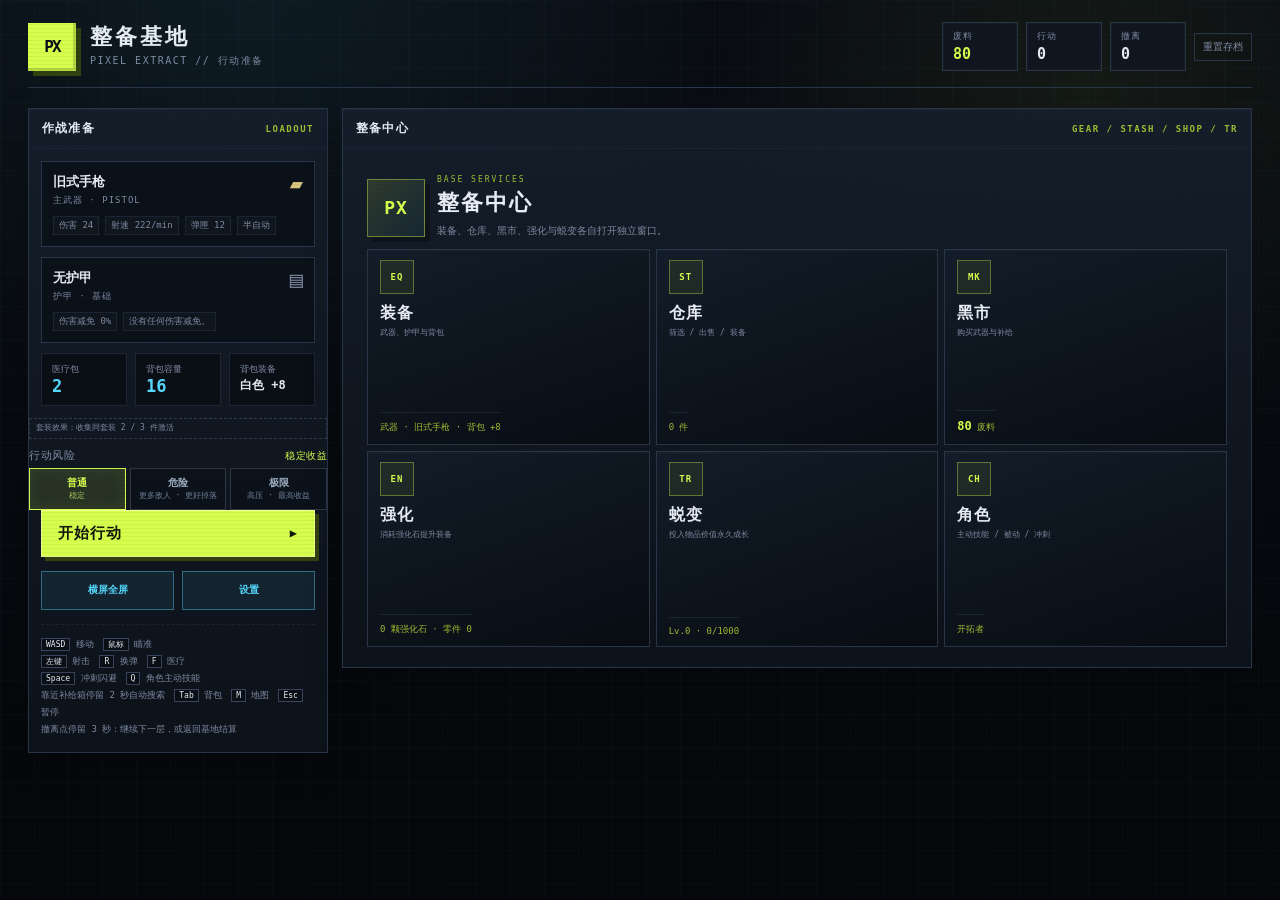
==== commit 0c0fe00f: "Expand objectives, elite affixes and gear crafting" ====
--- a/像素撤离-离线版.html
+++ b/像素撤离-离线版.html
@@ -2596,6 +2596,85 @@
   .loadout-set-bonus { margin-top: 3px; padding: 2px 4px; font-size: 7px; }
 }
 
+/* Objective tracker, gear filters, set collection and management actions */
+.objective-tracker {
+  --objective-color: #55d9ff;
+  width: clamp(210px, 30vw, 360px);
+  margin: 6px auto 0;
+  padding: 5px 7px 6px;
+  border: 1px solid rgba(85, 217, 255, .35);
+  border-color: color-mix(in srgb, var(--objective-color) 45%, transparent);
+  background: rgba(5, 10, 16, .78);
+  box-shadow: inset 0 0 18px color-mix(in srgb, var(--objective-color) 7%, transparent);
+  text-align: left;
+}
+.objective-tracker.hidden { display: none; }
+.objective-tracker-head { display: flex; align-items: baseline; justify-content: space-between; gap: 8px; color: var(--objective-color); font-size: .58em; font-weight: 900; letter-spacing: .3px; }
+.objective-tracker-head b { color: #e8f1ff; font-size: 1em; }
+.objective-tracker-bar { height: 3px; margin-top: 4px; background: rgba(170, 190, 215, .15); overflow: hidden; }
+.objective-tracker-bar i { display: block; width: 0; height: 100%; background: var(--objective-color); box-shadow: 0 0 8px var(--objective-color); transition: width .18s linear; }
+.objective-tracker small { display: block; margin-top: 3px; color: #8ea6bd; font-size: .52em; line-height: 1.35; }
+.objective-tracker.active { border-color: var(--objective-color); animation: objective-pulse 1.3s ease-in-out infinite; }
+.objective-tracker.complete { --objective-color: #d6ff4d !important; }
+@keyframes objective-pulse { 50% { box-shadow: inset 0 0 22px color-mix(in srgb, var(--objective-color) 16%, transparent); } }
+
+.stash-filter-select {
+  flex: 0 0 auto;
+  max-width: 96px;
+  min-height: 26px;
+  padding: 3px 5px;
+  border: 1px solid rgba(170, 190, 215, .24);
+  background: #0a1017;
+  color: #b4c3d5;
+  font: inherit;
+  font-size: 9px;
+  font-weight: 700;
+}
+.stash-parts { flex: 0 0 auto; padding: 4px 6px; border: 1px solid rgba(255, 209, 92, .3); color: #ffd15c; font-size: 9px; white-space: nowrap; }
+.stash-slot.locked { border-color: rgba(255, 209, 92, .45); }
+.slot-lock {
+  position: absolute;
+  top: 3px;
+  left: 4px;
+  padding: 0 3px;
+  border: 1px solid rgba(255, 209, 92, .5);
+  background: rgba(5, 9, 14, .88);
+  color: #ffd15c;
+  font-size: 7px;
+  font-weight: 900;
+  line-height: 1.35;
+}
+.action-row { flex-wrap: wrap; }
+.action-row button { flex: 1 1 auto; }
+.action-row button:disabled { opacity: .42; cursor: not-allowed; }
+.compare .up, .compare span.up { color: #7bf5a8; }
+.compare .down, .compare span.down { color: #ff9b6b; }
+
+.set-collection-head { display: flex; justify-content: space-between; align-items: baseline; margin: 8px 2px 4px; color: var(--dim); font-size: 9px; letter-spacing: .5px; }
+.set-collection-head b { color: #ffd15c; font-size: 9px; }
+.set-collection { display: grid; grid-template-columns: repeat(3, minmax(0, 1fr)); gap: 5px; padding: 0 2px 4px; }
+.set-row { padding: 5px 6px; border: 1px solid rgba(170, 190, 215, .16); background: rgba(6, 12, 18, .42); font-size: 8px; line-height: 1.35; }
+.set-row.active { border-color: rgba(255, 209, 92, .4); background: rgba(255, 209, 92, .045); }
+.set-row-top { display: flex; justify-content: space-between; gap: 4px; align-items: baseline; }
+.set-row-top strong { font-size: 9px; }
+.set-row-top span { color: #8194aa; font-size: 7px; white-space: nowrap; }
+.set-row-bonus { margin-top: 2px; color: #91a3b8; font-size: 7px; }
+
+@media (max-height: 520px) {
+  .objective-tracker { width: clamp(190px, 27vw, 300px); margin-top: 3px; padding: 3px 5px 4px; }
+  .objective-tracker small { display: none; }
+  .objective-tracker-head { font-size: .52em; }
+  .stash-filter-select { max-width: 76px; min-height: 23px; font-size: 8px; }
+  .stash-parts { padding: 2px 4px; font-size: 8px; }
+  .set-collection { grid-template-columns: repeat(3, minmax(0, 1fr)); gap: 3px; padding-bottom: 0; }
+  .set-row { padding: 3px 4px; font-size: 7px; }
+  .set-row-top strong { font-size: 8px; }
+  .set-row-bonus { display: none; }
+}
+#manageStashPanel { display: flex; flex-direction: column; overflow: hidden; }
+#manageStashPanel .stash-grid { flex: 1 1 auto; min-height: 0; overflow: auto; }
+#manageStashPanel .item-actions { flex: 0 0 auto; }
+
 </style>
 </head>
 <body>
@@ -2749,6 +2828,11 @@
           <div class="hud-top-center">
             <div id="raidTimer" class="raid-timer">06:00</div>
             <div id="raidObjective" class="objective">搜刮物资 · 撤离点选择深入或返回</div>
+            <div id="objectiveTracker" class="objective-tracker hidden" aria-live="polite">
+              <div class="objective-tracker-head"><span id="objectiveTrackerName">战术目标</span><b id="objectiveTrackerPct">0%</b></div>
+              <div class="objective-tracker-bar"><i id="objectiveTrackerFill"></i></div>
+              <small id="objectiveTrackerHint"></small>
+            </div>
           </div>
 
           <div id="bossHud" class="boss-hud hidden">
@@ -2901,6 +2985,8 @@
               <div id="packChoices" class="equip-choice-list"></div>
             </section>
           </div>
+          <div class="set-collection-head"><span>套装图鉴</span><b id="setCollectionParts">改装零件 0</b></div>
+          <div id="setCollection" class="set-collection"></div>
         </div>
 
         <div id="manageStashPanel" class="manage-panel hidden">
@@ -2918,6 +3004,17 @@
               <button type="button" data-rarity="legendary">传说</button>
               <button type="button" data-rarity="mythic">神话</button>
             </div>
+            <select id="stashSetFilter" class="stash-filter-select" aria-label="按套装筛选">
+              <option value="all">全部套装</option>
+              <option value="raider">荒原猎手</option>
+              <option value="bulwark">壁垒协议</option>
+              <option value="specter">幽灵协议</option>
+              <option value="none">无套装</option>
+            </select>
+            <select id="stashAffixFilter" class="stash-filter-select" aria-label="按词条筛选">
+              <option value="all">全部词条</option>
+            </select>
+            <span id="stashModParts" class="stash-parts">零件 0</span>
             <button id="sellLowBtn" class="danger-btn compact" type="button">卖普通</button>
           </div>
           <div id="stashGrid" class="stash-grid"></div>
@@ -2933,6 +3030,9 @@
             </div>
             <div class="action-row">
               <button id="equipBtn" class="secondary-btn hidden">装备</button>
+              <button id="lockItemBtn" class="secondary-btn hidden">锁定</button>
+              <button id="rerollItemBtn" class="secondary-btn hidden">重铸词条</button>
+              <button id="salvageItemBtn" class="secondary-btn hidden">分解</button>
               <button id="sellBtn" class="danger-btn">出售</button>
             </div>
           </div>
@@ -3422,34 +3522,130 @@
     {
       id: 'titan', name: '裂地重装·泰坦', color: '#ff9c47',
       hp: 360, speed: 54, vision: 760, range: 620, damage: 16,
-      ringCount: 18, ringWaves: 3, ringSpeed: 330, slamCount: 2, slamRadius: 92
+      ringCount: 18, ringWaves: 3, ringSpeed: 330, slamCount: 2, slamRadius: 92,
+      signature: { type: 'quake', label: '裂地冲击' },
     },
     {
       id: 'prism', name: '棱镜使徒·赛琳', color: '#c084ff',
       hp: 400, speed: 64, vision: 800, range: 660, damage: 15,
-      ringCount: 22, ringWaves: 3, ringSpeed: 350, slamCount: 2, slamRadius: 100
+      ringCount: 22, ringWaves: 3, ringSpeed: 350, slamCount: 2, slamRadius: 100,
+      signature: { type: 'prism', label: '棱镜审判' },
     },
     {
       id: 'tyrant', name: '熔核暴君·赫菲', color: '#ff536b',
       hp: 450, speed: 58, vision: 820, range: 680, damage: 17,
-      ringCount: 26, ringWaves: 4, ringSpeed: 370, slamCount: 3, slamRadius: 104
+      ringCount: 26, ringWaves: 4, ringSpeed: 370, slamCount: 3, slamRadius: 104,
+      signature: { type: 'lava', label: '熔核喷发' },
     },
     {
       id: 'omega', name: '虚空终端·Ω', color: '#58a6ff',
       hp: 510, speed: 70, vision: 860, range: 720, damage: 18,
-      ringCount: 30, ringWaves: 4, ringSpeed: 390, slamCount: 3, slamRadius: 112
+      ringCount: 30, ringWaves: 4, ringSpeed: 390, slamCount: 3, slamRadius: 112,
+      signature: { type: 'gravity', label: '引力坍缩' },
     },
     {
       id: 'wraith', name: '相位猎手·诺克斯', color: '#7ee8d2',
       hp: 550, speed: 78, vision: 880, range: 730, damage: 18,
-      ringCount: 28, ringWaves: 4, ringSpeed: 410, slamCount: 3, slamRadius: 108
+      ringCount: 28, ringWaves: 4, ringSpeed: 410, slamCount: 3, slamRadius: 108,
+      signature: { type: 'blink', label: '相位突袭' },
     },
     {
       id: 'architect', name: '终焉构装·阿基拉', color: '#d6ff4d',
       hp: 600, speed: 62, vision: 900, range: 750, damage: 20,
-      ringCount: 32, ringWaves: 4, ringSpeed: 400, slamCount: 3, slamRadius: 118
+      ringCount: 32, ringWaves: 4, ringSpeed: 400, slamCount: 3, slamRadius: 118,
+      signature: { type: 'array', label: '终焉阵列' }
     }
   ];
+
+  const ELITE_AFFIX_DEFS = [
+    { id: 'swift', name: '迅捷', color: '#7ee8d2', desc: '移动速度 +30%' },
+    { id: 'armored', name: '重甲', color: '#8fc8ff', desc: '伤害减免 +15%' },
+    { id: 'frenzied', name: '狂化', color: '#ff7585', desc: '攻击更快、伤害更高' },
+    { id: 'volatile', name: '爆裂', color: '#ffad45', desc: '死亡时引发爆炸' },
+    { id: 'regenerating', name: '再生', color: '#85e89d', desc: '持续恢复生命' }
+  ];
+
+  function applyEliteAffix(enemy, forcedId = null) {
+    if (!enemy || enemy.isBoss) return;
+    const def = ELITE_AFFIX_DEFS.find((entry) => entry.id === forcedId)
+      || pick(ELITE_AFFIX_DEFS.filter((entry) => entry.id !== enemy.eliteAffix));
+    enemy.elite = true;
+    enemy.eliteAffix = def.id;
+    enemy.eliteLabel = def.name;
+    enemy.name = `${def.name}·${enemy.name}`;
+    enemy.color = def.color;
+    enemy.xp = Math.round(enemy.xp * 1.35);
+    enemy.scrap = Math.round(enemy.scrap * 1.35);
+    if (def.id === 'swift') {
+      enemy.speed *= 1.3;
+    } else if (def.id === 'armored') {
+      enemy.defense = Math.min(0.6, (enemy.defense || 0) + 0.15);
+      enemy.speed *= 0.9;
+    } else if (def.id === 'frenzied') {
+      enemy.speed *= 1.1;
+      enemy.damage *= 1.1;
+      enemy.cooldown *= 0.7;
+    } else if (def.id === 'volatile') {
+      enemy.maxHp = Math.round(enemy.maxHp * 1.1);
+      enemy.hp = enemy.maxHp;
+    } else if (def.id === 'regenerating') {
+      enemy.maxHp = Math.round(enemy.maxHp * 1.15);
+      enemy.hp = enemy.maxHp;
+    }
+    return enemy;
+  }
+
+  const OBJECTIVE_DEFS = {
+    terminal: {
+      label: '数据终端', icon: '▣', color: '#55d9ff', duration: 14, quality: 'rare', waves: 3,
+      idleText: '靠近终端上传数据，敌人会被警报吸引。',
+      activeText: '上传中：留在终端范围内，击退增援！',
+      rewardScrap: [28, 44], rewardParts: 2
+    },
+    generator: {
+      label: '断电核心', icon: 'ϟ', color: '#ffad45', duration: 10, quality: 'rare', waves: 2,
+      idleText: '靠近核心执行断电序列，完成后可获得补给。',
+      activeText: '断电中：守住核心，增援正在赶来！',
+      rewardScrap: [22, 36], rewardParts: 1
+    },
+    vault: {
+      label: '风险保险库', icon: '◆', color: '#d6ff4d', duration: 18, quality: 'epic', waves: 4,
+      idleText: '高风险目标：破解保险库会触发精英追兵。',
+      activeText: '破解中：精英已锁定你的位置，坚持住！',
+      rewardScrap: [46, 72], rewardParts: 3
+    }
+  };
+
+  function createRoomObjective(rooms, tiles) {
+    const candidates = rooms.slice(1, -1).filter((room) => room.w > 3 && room.h > 3);
+    if (!candidates.length) return null;
+    for (let attempt = 0; attempt < 18; attempt++) {
+      const room = pick(candidates);
+      const spot = roomSpot(room);
+      if (!canStandOnTiles(tiles, spot.x, spot.y, 18)) continue;
+      const type = pick(Object.keys(OBJECTIVE_DEFS));
+      const def = OBJECTIVE_DEFS[type];
+      return {
+        type,
+        label: def.label,
+        icon: def.icon,
+        color: def.color,
+        x: spot.x,
+        y: spot.y,
+        r: 50,
+        room,
+        duration: def.duration,
+        progress: 0,
+        state: 'idle',
+        pulse: rand(0, TAU),
+        spawnTimer: 1.2,
+        wavesSpawned: 0,
+        waves: def.waves,
+        completeTimer: 0
+      };
+    }
+    return null;
+  }
 
   function stageForFloor(floor) {
     const idx = Math.floor(Math.max(1, floor) / 5) % STAGE_DEFS.length;
@@ -3550,6 +3746,8 @@
     if (!item || !ITEM_DEFS[item.type]) return null;
     const def = ITEM_DEFS[item.type];
     const normalized = { ...item, id: item.id || uid(), qty: item.qty || 1 };
+    if (item.locked === true && ['weapon', 'armor', 'pack'].includes(def.kind)) normalized.locked = true;
+    else delete normalized.locked;
     if (['weapon', 'armor', 'pack'].includes(def.kind)) {
       normalized.plus = enhanceLevel(item);
       if (Array.isArray(item.affixes)) {
@@ -3599,25 +3797,29 @@
     return parts.join(' · ');
   }
 
-  function countEquippedSets() {
+  function countSetsForEquipment(equipment) {
     const counts = {};
     for (const slot of ['weapon', 'armor', 'pack']) {
-      const item = save.equipped[slot];
+      const item = equipment?.[slot];
       if (item?.setId && SET_DEFS[item.setId]) counts[item.setId] = (counts[item.setId] || 0) + 1;
     }
     return counts;
   }
 
-  function loadoutBonuses() {
+  function countEquippedSets() {
+    return countSetsForEquipment(save.equipped);
+  }
+
+  function bonusesForEquipment(equipment) {
     const bonus = emptyGearBonus();
     for (const slot of ['weapon', 'armor', 'pack']) {
-      const item = save.equipped[slot];
+      const item = equipment?.[slot];
       if (!item?.affixes) continue;
       for (const affix of item.affixes) {
         if (affix.key in bonus) bonus[affix.key] += Number(affix.value) || 0;
       }
     }
-    const counts = countEquippedSets();
+    const counts = countSetsForEquipment(equipment);
     for (const [setId, count] of Object.entries(counts)) {
       const set = SET_DEFS[setId];
       if (!set) continue;
@@ -3626,6 +3828,44 @@
       }
     }
     return bonus;
+  }
+
+  function loadoutBonuses() {
+    return bonusesForEquipment(save.equipped);
+  }
+
+  function setTransitionText(beforeCounts, afterCounts) {
+    const ids = new Set([...Object.keys(beforeCounts), ...Object.keys(afterCounts)]);
+    for (const setId of ids) {
+      const before = beforeCounts[setId] || 0;
+      const after = afterCounts[setId] || 0;
+      if (before === after) continue;
+      const set = SET_DEFS[setId];
+      if (!set) continue;
+      if (before >= 2 && after < 2) return { text: `${set.name} ${before}/3 → ${after}/3，失去套装效果`, tone: 'down' };
+      if (after >= 2 && before < 2) return { text: `${set.name} ${before}/3 → ${after}/3，激活套装效果`, tone: 'up' };
+      if (before >= 3 || after >= 3) {
+        return { text: `${set.name} ${before}/3 → ${after}/3`, tone: after > before ? 'up' : 'down' };
+      }
+      return { text: `${set.name} ${before}/3 → ${after}/3`, tone: after > before ? 'up' : 'down' };
+    }
+    return null;
+  }
+
+  function weaponExpectedDps(item, bonus, boss = false) {
+    const def = defOf(item);
+    if (!def || def.kind !== 'weapon') return 0;
+    const w = WEAPON_DEFS[def.weapon];
+    const damage = w.damage * (1 + enhanceLevel(item) * ENHANCE_RULES.weapon.perLevel + bonus.damage) * (1 + bonus.crit) * (boss ? 1 + bonus.antiBoss : 1);
+    return damage * (w.pellets || 1) / w.cooldown * (1 + bonus.fireRate);
+  }
+
+  function effectiveHpForEquipment(equipment) {
+    const bonus = bonusesForEquipment(equipment);
+    const armorItem = equipment?.armor;
+    const armorBase = ARMOR_DEFS[armorItem ? defOf(armorItem).armor : 'none'];
+    const reduction = Math.min(0.75, armorBase.reduction + enhanceLevel(armorItem) * ENHANCE_RULES.armor.perLevel + transcendStats().reduction + bonus.defense);
+    return { hp: 100 + transcendStats().hp + bonus.maxHp, reduction, effective: (100 + transcendStats().hp + bonus.maxHp) / Math.max(0.01, 1 - reduction) };
   }
 
   function equippedSetSummary() {
@@ -3688,9 +3928,10 @@
 
   function defaultSave() {
     return {
-      version: 7,
+      version: 8,
       character: 'pioneer',
       scrap: 80,
+      modParts: 0,
       stash: [],
       equipped: {
         weapon: createItem('w_pistol', 1, 0, { roll: false }),
@@ -3742,8 +3983,9 @@
     delete merged.xp;
     delete merged.perks;
     delete merged.pendingPerks;
-    merged.version = 7;
+    merged.version = 8;
     merged.scrap = Math.max(0, Number(merged.scrap) || 0);
+    merged.modParts = Math.max(0, Math.floor(Number(merged.modParts) || 0));
     const touchSettings = merged.settings;
     touchSettings.moveStickMode = touchSettings.moveStickMode === 'fixed' ? 'fixed' : 'floating';
     touchSettings.moveStickSize = clamp(Number(touchSettings.moveStickSize) || 100, 70, 150);
@@ -3990,6 +4232,9 @@
     riskPicker: $('#riskPicker'),
     riskHint: $('#riskHint'),
     stashRarityFilter: $('#stashRarityFilter'),
+    stashSetFilter: $('#stashSetFilter'),
+    stashAffixFilter: $('#stashAffixFilter'),
+    stashModParts: $('#stashModParts'),
     sellLowBtn: $('#sellLowBtn'),
     stashGrid: $('#stashGrid'),
     stashEmpty: $('#stashEmpty'),
@@ -4001,6 +4246,9 @@
     selectedValue: $('#selectedValue'),
     equipBtn: $('#equipBtn'),
     sellBtn: $('#sellBtn'),
+    lockItemBtn: $('#lockItemBtn'),
+    rerollItemBtn: $('#rerollItemBtn'),
+    salvageItemBtn: $('#salvageItemBtn'),
     shopList: $('#shopList'),
     resetSaveBtn: $('#resetSaveBtn'),
     fullscreenBtn: $('#fullscreenBtn'),
@@ -4055,6 +4303,11 @@
     hudXpText: $('#hudXpText'),
     raidTimer: $('#raidTimer'),
     raidObjective: $('#raidObjective'),
+    objectiveTracker: $('#objectiveTracker'),
+    objectiveTrackerName: $('#objectiveTrackerName'),
+    objectiveTrackerPct: $('#objectiveTrackerPct'),
+    objectiveTrackerFill: $('#objectiveTrackerFill'),
+    objectiveTrackerHint: $('#objectiveTrackerHint'),
     mapIntel: $('#mapIntel'),
     interactPrompt: $('#interactPrompt'),
     promptText: $('#promptText'),
@@ -4116,6 +4369,8 @@
     equipWindowTitle: $('#equipWindowTitle'),
     manageNote: $('#manageNote'),
     equippedSummary: $('#equippedSummary'),
+    setCollection: $('#setCollection'),
+    setCollectionParts: $('#setCollectionParts'),
     weaponChoices: $('#weaponChoices'),
     armorChoices: $('#armorChoices'),
     packChoices: $('#packChoices'),
@@ -4528,31 +4783,48 @@
   function renderStash() {
     el.stashCount.textContent = `${stashSlotCount()} / ∞`;
     if (el.baseStashCount) el.baseStashCount.textContent = `${stashSlotCount()} 件`;
+    if (el.stashModParts) el.stashModParts.textContent = `零件 ${save.modParts}`;
     el.stashGrid.innerHTML = '';
     if (el.stashRarityFilter) {
       el.stashRarityFilter.querySelectorAll('button[data-rarity]').forEach((btn) => {
         btn.classList.toggle('active', btn.dataset.rarity === stashRarityFilter);
       });
     }
+    if (el.stashAffixFilter && el.stashAffixFilter.options.length <= 1) {
+      for (const key of AFFIX_KEYS) {
+        const opt = document.createElement('option');
+        opt.value = key;
+        opt.textContent = AFFIX_DEFS[key].name;
+        el.stashAffixFilter.appendChild(opt);
+      }
+    }
+    const setFilter = el.stashSetFilter?.value || 'all';
+    const affixFilter = el.stashAffixFilter?.value || 'all';
     const filtered = sortItemList(save.stash).filter((item) => {
-      return stashRarityFilter === 'all' || defOf(item).rarity === stashRarityFilter;
+      const def = defOf(item);
+      if (stashRarityFilter !== 'all' && def.rarity !== stashRarityFilter) return false;
+      if (setFilter === 'none' && item.setId) return false;
+      if (setFilter !== 'all' && setFilter !== 'none' && item.setId !== setFilter) return false;
+      if (affixFilter !== 'all' && !item.affixes?.some((affix) => affix.key === affixFilter)) return false;
+      return true;
     });
     el.stashEmpty.classList.toggle('hidden', filtered.length > 0);
     el.stashEmpty.textContent = save.stash.length === 0
       ? '仓库是空的。带战利品撤离，或去黑市进货。'
-      : '没有符合当前品质筛选的物资。';
+      : '没有符合当前筛选条件的物资。';
     if (selectedStashId && !filtered.some((i) => i.id === selectedStashId)) selectedStashId = null;
 
     for (const item of filtered) {
       const def = defOf(item);
       const slot = document.createElement('button');
       slot.type = 'button';
-      slot.className = `stash-slot rarity-${def.rarity} ${selectedStashId === item.id ? 'selected' : ''}`;
+      slot.className = `stash-slot rarity-${def.rarity} ${selectedStashId === item.id ? 'selected' : ''} ${item.locked ? 'locked' : ''}`;
       slot.dataset.id = item.id;
       slot.title = `${itemName(item)} · ${def.desc}`;
       slot.innerHTML = `
         <span class="slot-icon ${def.rarity === 'mythic' ? 'mythic-icon' : ''}" style="color:${choiceIconColor(def)}">${def.icon}</span>
         <span class="slot-name">${itemName(item)}</span>
+        ${item.locked ? '<span class="slot-lock">锁</span>' : ''}
         ${item.qty > 1 ? `<span class="slot-qty">×${item.qty}</span>` : ''}`;
       slot.addEventListener('click', () => {
         selectedStashId = item.id;
@@ -4567,18 +4839,34 @@
       return;
     }
     const def = defOf(selected);
+    const isGear = ['weapon', 'armor', 'pack'].includes(def.kind);
+    const hasAffixes = isGear && !!selected.affixes?.length;
     el.itemActions.classList.remove('hidden');
     el.selectedIcon.textContent = def.icon;
     el.selectedIcon.style.color = choiceIconColor(def);
     el.selectedName.textContent = `${itemName(selected)}${selected.qty > 1 ? ` ×${selected.qty}` : ''}`;
-    el.selectedDesc.textContent = `${def.desc} · ${RARITY_LABEL[def.rarity]}${itemAffixText(selected) ? ` · ${itemAffixText(selected)}` : ''}`;
+    el.selectedDesc.textContent = `${selected.locked ? '已锁定 · ' : ''}${def.desc} · ${RARITY_LABEL[def.rarity]}${itemAffixText(selected) ? ` · ${itemAffixText(selected)}` : ''}`;
     el.selectedValue.textContent = `出售 +${itemSellValue(selected)}`;
-    el.equipBtn.classList.toggle('hidden', !['weapon', 'armor', 'pack'].includes(def.kind));
-    el.sellBtn.textContent = `出售 ×${selected.qty || 1}`;
+    el.equipBtn.classList.toggle('hidden', !isGear);
+    el.sellBtn.textContent = selected.locked ? '已锁定' : `出售 ×${selected.qty || 1}`;
+    el.sellBtn.disabled = !!selected.locked;
+    if (el.lockItemBtn) {
+      el.lockItemBtn.classList.toggle('hidden', !isGear);
+      el.lockItemBtn.textContent = selected.locked ? '解锁' : '锁定';
+    }
+    if (el.rerollItemBtn) {
+      el.rerollItemBtn.classList.toggle('hidden', !hasAffixes);
+      el.rerollItemBtn.textContent = '重铸 5零件';
+      el.rerollItemBtn.disabled = selected.locked || save.modParts < 5;
+    }
+    if (el.salvageItemBtn) {
+      el.salvageItemBtn.classList.toggle('hidden', !isGear);
+      el.salvageItemBtn.disabled = !!selected.locked;
+    }
   }
 
   function sellLowValue() {
-    const lowValue = save.stash.filter((item) => defOf(item).rarity === 'common' && defOf(item).kind !== 'stone');
+    const lowValue = save.stash.filter((item) => !item.locked && defOf(item).rarity === 'common' && defOf(item).kind !== 'stone');
     if (!lowValue.length) {
       toast('仓库里没有普通品质物资。');
       return;
@@ -4586,7 +4874,8 @@
     const total = lowValue.reduce((sum, item) => sum + itemSellValue(item), 0);
     const count = lowValue.reduce((sum, item) => sum + (item.qty || 1), 0);
     if (!confirm(`确定出售全部 ${count} 件普通品质物资，获得 ${total} 废料吗？`)) return;
-    save.stash = save.stash.filter((item) => defOf(item).rarity !== 'common');
+    const soldIds = new Set(lowValue.map((item) => item.id));
+    save.stash = save.stash.filter((item) => !soldIds.has(item.id));
     save.scrap += total;
     selectedStashId = null;
     persist();
@@ -4664,44 +4953,48 @@
 
   function gearCompareText(item) {
     const def = defOf(item);
+    const beforeEquip = save.equipped;
+    const afterEquip = { ...save.equipped, [def.kind]: item };
+    const beforeBonus = loadoutBonuses();
+    const afterBonus = bonusesForEquipment(afterEquip);
+    const setChange = setTransitionText(countEquippedSets(), countSetsForEquipment(afterEquip));
+    const appendSet = (parts) => {
+      if (setChange) parts.push(`<span class="${setChange.tone === 'up' ? 'up' : 'down'}">${setChange.text}</span>`);
+      return parts.join(' · ');
+    };
     if (def.kind === 'weapon') {
-      const next = WEAPON_DEFS[def.weapon];
       if (!save.equipped.weapon) return '<span class="compare up">当前武器槽为空 · 可直接装备</span>';
-      const currentItem = save.equipped.weapon;
-      const current = WEAPON_DEFS[defOf(currentItem).weapon];
-      const nextDps = next.damage * (1 + enhanceLevel(item) * ENHANCE_RULES.weapon.perLevel + affixValue(item, 'damage'))
-        * (1 + affixValue(item, 'fireRate')) * (next.pellets || 1) / next.cooldown;
-      const currentDps = current.damage * (1 + enhanceLevel(currentItem) * ENHANCE_RULES.weapon.perLevel + affixValue(currentItem, 'damage'))
-        * (1 + affixValue(currentItem, 'fireRate')) * (current.pellets || 1) / current.cooldown;
-      const pct = Math.round((nextDps / currentDps - 1) * 100);
-      if (Math.abs(pct) <= 2) return '<span class="compare">DPS 与当前武器基本持平</span>';
-      return `<span class="compare ${pct > 0 ? 'up' : 'down'}">DPS ${pct > 0 ? '+' : ''}${pct}% · 对比当前武器</span>`;
+      const nextDps = weaponExpectedDps(item, afterBonus, false);
+      const currentDps = weaponExpectedDps(save.equipped.weapon, beforeBonus, false);
+      const nextBossDps = weaponExpectedDps(item, afterBonus, true);
+      const currentBossDps = weaponExpectedDps(save.equipped.weapon, beforeBonus, true);
+      const pct = Math.round((nextDps / Math.max(1, currentDps) - 1) * 100);
+      const bossPct = Math.round((nextBossDps / Math.max(1, currentBossDps) - 1) * 100);
+      const parts = [
+        Math.abs(pct) <= 2 ? '<span class="up">DPS 基本持平</span>' : `<span class="${pct > 0 ? 'up' : 'down'}">DPS ${pct > 0 ? '+' : ''}${pct}%</span>`
+      ];
+      if (Math.abs(bossPct) > 2) parts.push(`<span class="${bossPct > 0 ? 'up' : 'down'}">对首领 ${bossPct > 0 ? '+' : ''}${bossPct}%</span>`);
+      return `<span class="compare ${pct > 0 ? 'up' : pct < 0 ? 'down' : ''}">${appendSet(parts)}</span>`;
     }
     if (def.kind === 'armor') {
-      const next = ARMOR_DEFS[def.armor];
       if (!save.equipped.armor) return '<span class="compare up">当前没有护甲 · 可直接装备</span>';
-      const currentItem = save.equipped.armor;
-      const current = ARMOR_DEFS[defOf(currentItem).armor];
-      const nextReduction = Math.min(0.75, next.reduction + enhanceLevel(item) * ENHANCE_RULES.armor.perLevel + affixValue(item, 'defense'));
-      const currentReduction = Math.min(0.75, current.reduction + enhanceLevel(currentItem) * ENHANCE_RULES.armor.perLevel + affixValue(currentItem, 'defense'));
-      const diff = Math.round((nextReduction - currentReduction) * 100);
-      const extras = [];
-      if (next.speedBonus) extras.push(`移速 +${Math.round(next.speedBonus * 100)}%`);
-      if (next.medkitBonus) extras.push(`医疗包 +${next.medkitBonus}`);
-      if (next.stealth) extras.push(`匿踪 +${Math.round((1 - next.stealth) * 100)}%`);
-      if (affixValue(item, 'moveSpeed')) extras.push(`移速 +${Math.round(affixValue(item, 'moveSpeed') * 100)}%`);
-      if (affixValue(item, 'dashCd')) extras.push(`冲刺CD -${affixValue(item, 'dashCd').toFixed(1)}s`);
-      const extraText = extras.length ? ` · ${extras.join(' · ')}` : '';
-      return `<span class="compare ${diff > 0 ? 'up' : diff < 0 ? 'down' : ''}">减伤 ${diff > 0 ? '+' : ''}${diff}%${extraText}</span>`;
+      const before = effectiveHpForEquipment(beforeEquip);
+      const after = effectiveHpForEquipment(afterEquip);
+      const hpDiff = Math.round((after.effective / Math.max(1, before.effective) - 1) * 100);
+      const parts = [
+        `<span class="${hpDiff > 0 ? 'up' : hpDiff < 0 ? 'down' : ''}">有效生命 ${hpDiff > 0 ? '+' : ''}${hpDiff}%</span>`,
+        `减伤 ${Math.round(after.reduction * 100)}%`
+      ];
+      return `<span class="compare ${hpDiff > 0 ? 'up' : hpDiff < 0 ? 'down' : ''}">${appendSet(parts)}</span>`;
     }
     if (def.kind === 'pack') {
+      if (!save.equipped.pack) return '<span class="compare up">当前没有背包装备 · 可直接装备</span>';
       const next = PACK_QUALITIES[def.pack];
-      if (!save.equipped.pack) return '<span class="compare up">当前没有背包装备 · 可直接装备</span>';
-      const currentItem = save.equipped.pack;
-      const current = PACK_QUALITIES[defOf(currentItem).pack];
-      const diff = (next.bonus + enhanceLevel(item) + affixValue(item, 'capacity')) - (current.bonus + enhanceLevel(currentItem) + affixValue(currentItem, 'capacity'));
-      if (diff === 0) return '<span class="compare">容量与当前背包相同</span>';
-      return `<span class="compare ${diff > 0 ? 'up' : 'down'}">容量 ${diff > 0 ? '+' : ''}${diff} · 对比当前背包</span>`;
+      const current = PACK_QUALITIES[defOf(save.equipped.pack).pack];
+      const diff = (next.bonus + enhanceLevel(item) + affixValue(item, 'capacity') + afterBonus.capacity - beforeBonus.capacity)
+        - (current.bonus + enhanceLevel(save.equipped.pack) + affixValue(save.equipped.pack, 'capacity'));
+      const parts = [diff === 0 ? '<span>容量不变</span>' : `<span class="${diff > 0 ? 'up' : 'down'}">容量 ${diff > 0 ? '+' : ''}${diff}</span>`];
+      return `<span class="compare ${diff > 0 ? 'up' : diff < 0 ? 'down' : ''}">${appendSet(parts)}</span>`;
     }
     return '';
   }
@@ -4815,6 +5108,7 @@
     renderEquipChoices('weapon', el.weaponChoices);
     renderEquipChoices('armor', el.armorChoices);
     renderEquipChoices('pack', el.packChoices);
+    renderSetCollection();
   }
 
   function stoneItemsInStash() {
@@ -5086,6 +5380,7 @@
     const idx = save.stash.findIndex((i) => i.id === selectedStashId);
     if (idx < 0) return;
     const item = save.stash[idx];
+    if (item.locked) { toast('该装备已锁定，先解锁才能出售。'); return; }
     const value = itemSellValue(item);
     save.stash.splice(idx, 1);
     save.scrap += value;
@@ -5094,6 +5389,91 @@
     renderAllBase();
     playSound('pickup');
     toast(`出售 ${itemName(item)}，获得 ${value} 废料。`);
+  }
+
+  function toggleSelectedLock() {
+    const item = save.stash.find((i) => i.id === selectedStashId);
+    if (!item) return;
+    item.locked = !item.locked;
+    persist();
+    renderStash();
+    playSound('reload');
+    toast(item.locked ? `已锁定 ${itemName(item)}` : `已解锁 ${itemName(item)}`);
+  }
+
+  function salvageSelected() {
+    const idx = save.stash.findIndex((i) => i.id === selectedStashId);
+    if (idx < 0) return;
+    const item = save.stash[idx];
+    const def = defOf(item);
+    if (!['weapon', 'armor', 'pack'].includes(def.kind) || item.locked) return;
+    const value = Math.round(itemSellValue(item) * 0.45);
+    const parts = 1 + (item.affixes?.length || 0) + (item.setId ? 1 : 0);
+    save.stash.splice(idx, 1);
+    save.scrap += value;
+    save.modParts += parts;
+    selectedStashId = null;
+    persist();
+    renderAllBase();
+    playSound('pickup');
+    toast(`分解 ${itemName(item)}：+${value} 废料，+${parts} 改装零件。`);
+  }
+
+  function rerollSelectedAffix() {
+    const item = save.stash.find((i) => i.id === selectedStashId);
+    if (!item || item.locked) return;
+    const def = defOf(item);
+    if (!['weapon', 'armor', 'pack'].includes(def.kind) || !item.affixes?.length) return;
+    const cost = 5;
+    if (save.modParts < cost) { toast(`改装零件不足，需要 ${cost} 个。`); return; }
+    const currentKeys = new Set(item.affixes.map((a) => a.key));
+    const pool = AFFIX_KEYS.filter((key) => AFFIX_DEFS[key].slot === def.kind && !currentKeys.has(key));
+    const key = pool.length ? pick(pool) : pick(item.affixes).key;
+    const affixDef = AFFIX_DEFS[key];
+    const value = affixDef.fixed != null
+      ? affixDef.fixed
+      : Math.round(rand(affixDef.min, affixDef.max) * 1000) / 1000;
+    const index = Math.floor(Math.random() * item.affixes.length);
+    item.affixes[index] = { key, value };
+    save.modParts -= cost;
+    persist();
+    renderAllBase();
+    playSound('level');
+    toast(`重铸成功：${affixDef.format(value)}（消耗 ${cost} 零件）`);
+  }
+
+  function setThresholdText(setId, threshold) {
+    const set = SET_DEFS[setId];
+    const stats = set?.bonuses?.[threshold];
+    if (!stats) return '';
+    const bits = [];
+    if (stats.damage) bits.push(`伤害+${Math.round(stats.damage * 100)}%`);
+    if (stats.crit) bits.push(`暴击+${Math.round(stats.crit * 100)}%`);
+    if (stats.defense) bits.push(`减伤+${Math.round(stats.defense * 100)}%`);
+    if (stats.maxHp) bits.push(`生命+${stats.maxHp}`);
+    if (stats.moveSpeed) bits.push(`移速+${Math.round(stats.moveSpeed * 100)}%`);
+    if (stats.dashCd) bits.push(`冲刺CD-${stats.dashCd.toFixed(1)}s`);
+    return bits.join(' ');
+  }
+
+  function renderSetCollection() {
+    if (!el.setCollection) return;
+    const counts = countEquippedSets();
+    el.setCollection.innerHTML = SET_IDS.map((setId) => {
+      const set = SET_DEFS[setId];
+      const equipped = counts[setId] || 0;
+      const stashCount = save.stash.filter((item) => item.setId === setId).length;
+      const active = equipped >= 2;
+      const pieces = [2, 3].map((threshold) => {
+        const text = setThresholdText(setId, threshold);
+        return text ? `${threshold}件：${text}` : '';
+      }).filter(Boolean).join(' ｜ ');
+      return `<div class="set-row ${active ? 'active' : ''}">
+        <div class="set-row-top"><strong style="color:${set.color}">${set.name}</strong><span>装备 ${equipped}/3 · 仓库 ${stashCount}</span></div>
+        <div class="set-row-bonus">${pieces}</div>
+      </div>`;
+    }).join('');
+    if (el.setCollectionParts) el.setCollectionParts.textContent = `改装零件 ${save.modParts}`;
   }
 
   function renderProgress() {
@@ -5172,18 +5552,25 @@
     syncRiskPicker();
     renderLoadout();
     renderStash();
+    renderSetCollection();
     renderShop();
     renderEnhance();
     renderTranscend();
     renderCharacterPanel();
     renderProgress();
     if (el.baseScrap) el.baseScrap.textContent = save.scrap;
-    if (el.baseEnhanceSummary) el.baseEnhanceSummary.textContent = `${totalStoneCount()} 颗强化石`;
+    if (el.baseEnhanceSummary) el.baseEnhanceSummary.textContent = `${totalStoneCount()} 颗强化石 · 零件 ${save.modParts}`;
+    if (el.stashModParts) el.stashModParts.textContent = `零件 ${save.modParts}`;
     if (el.baseTranscendSummary) el.baseTranscendSummary.textContent = `Lv.${getTranscendLevel()} · ${getTranscendProgress()}/${transcendCostForLevel()}`;
   }
 
   el.equipBtn.addEventListener('click', equipSelected);
   el.sellBtn.addEventListener('click', sellSelected);
+  if (el.lockItemBtn) el.lockItemBtn.addEventListener('click', toggleSelectedLock);
+  if (el.rerollItemBtn) el.rerollItemBtn.addEventListener('click', rerollSelectedAffix);
+  if (el.salvageItemBtn) el.salvageItemBtn.addEventListener('click', salvageSelected);
+  if (el.stashSetFilter) el.stashSetFilter.addEventListener('change', () => renderStash());
+  if (el.stashAffixFilter) el.stashAffixFilter.addEventListener('change', () => renderStash());
   el.openEquipBtn.addEventListener('click', () => openEquipModal('equip'));
   el.openStashBtn.addEventListener('click', () => openEquipModal('stash'));
   el.openShopBtn.addEventListener('click', () => openEquipModal('shop'));
@@ -5268,6 +5655,11 @@
       title: '战斗',
       touchText: '轻触右侧瞄准区转向，长按开火；开火会自动锁定前方敌人。',
       desktopText: '鼠标瞄准，左键射击；R 换弹，F 使用医疗包。'
+    },
+    {
+      title: '战术技能',
+      touchText: '按住并拖动左侧摇杆时点冲刺按钮；点击右侧技能按钮释放角色主动技能。冲刺有无敌帧，技能有独立冷却。',
+      desktopText: '按 Space 冲刺闪避，按 Q 释放角色主动技能。冲刺和技能是两个独立冷却。'
     },
     {
       title: '撤离点',
@@ -5642,6 +6034,33 @@
       enemies.push(new Enemy(spot.x, spot.y, kind, room));
     }
 
+    if (enemies.length && Math.random() < 0.2 + Math.min(0.2, floor * 0.015)) {
+      applyEliteAffix(pick(enemies));
+    }
+
+    // Small squad coordination: the room leader buffs nearby squadmates.
+    const squadRooms = new Map();
+    for (const enemy of enemies) {
+      if (enemy.elite) continue;
+      if (!squadRooms.has(enemy.room)) squadRooms.set(enemy.room, []);
+      squadRooms.get(enemy.room).push(enemy);
+    }
+    for (const group of squadRooms.values()) {
+      if (group.length < 2) continue;
+      const leader = group[0];
+      leader.squadLeader = true;
+      leader.name = `队长·${leader.name}`;
+      leader.maxHp = Math.round(leader.maxHp * 1.15);
+      leader.hp = leader.maxHp;
+      leader.damage *= 1.08;
+      leader.xp = Math.round(leader.xp * 1.08);
+      for (let i = 1; i < group.length; i++) {
+        group[i].squadMember = true;
+        group[i].damage *= 1.05;
+        group[i].speed *= 1.03;
+      }
+    }
+
     const bossFloor = floor % 5 === 0;
     let bossRoom = null;
     let bossEnemy = null;
@@ -5690,6 +6109,7 @@
     keyGuard.xp = Math.round(keyGuard.xp * 2);
     keyGuard.scrap = Math.round(keyGuard.scrap * 2);
     keyGuard.color = '#ffd15c';
+    applyEliteAffix(keyGuard);
     enemies.push(keyGuard);
 
     const worldObj = {
@@ -5703,6 +6123,7 @@
       boss: bossEnemy,
       keyRoom: { x: keyRoom.x * TILE, y: keyRoom.y * TILE, w: keyRoom.w * TILE, h: keyRoom.h * TILE },
       keyChest,
+      objective: createRoomObjective(rooms, tiles),
       explored: new Uint8Array(MAP_W * MAP_H),
       fogMini: buildFogCanvas(),
       trail: [],
@@ -6268,6 +6689,7 @@
     takeDamage(amount, sourceAngle = null) {
       if (this.hurtCd > 0 || mode !== 'raid' || raid.ended) return;
       if (this.dashInvuln > 0) {
+        if (raid.stats) raid.stats.dodges += 1;
         addFloatText(this.x, this.y - 26, '闪避', '#7ee8d2');
         return;
       }
@@ -6291,6 +6713,7 @@
         raid.searchInterruptTimer = 0.9;
         addFloatText(this.x, this.y - 24, '搜索被打断', '#ffad45');
       }
+      if (raid.stats) raid.stats.damageTaken += finalDamage + shieldAbsorb;
       if (finalDamage > 0) this.hp -= finalDamage;
       updateHUD();
       if (this.hp <= 0) {
@@ -6320,6 +6743,7 @@
       addParticle(this.x, this.y, this.char.color || '#d6ff4d', 9, 90, 2, 0.4);
       playSound('reload');
       addLootFeed('冲刺 · 短暂无敌', false);
+      advanceRaidTutorial(3);
       updateHUD();
       return true;
     }
@@ -6364,6 +6788,7 @@
         addLootFeed('应急护盾：60 点护盾 / 8 秒', false);
         playSound('pickup');
       }
+      advanceRaidTutorial(3);
       updateHUD();
       return true;
     }
@@ -6379,6 +6804,7 @@
       addParticle(this.x + Math.cos(angle) * 20, this.y + Math.sin(angle) * 20, '#8bd3ff', 8, 120, 2, 0.35);
       addParticle(target.x, target.y, '#bfeaff', 14, 110, 3, 0.65);
       target.takeDamage(damage, angle, { ignoreDefense: true, characterSkill: true });
+      if (raid.stats) raid.stats.skillHits += 1;
       addFloatText(target.x, target.y - 38, '猎杀 · 7×', '#8bd3ff');
       world.shake = Math.max(world.shake, 6);
       playSound('shoot', 'dmr');
@@ -6418,6 +6844,10 @@
       this.shotWindupMax = 0;
       this.winding = false;
       this.elite = false;
+      this.eliteAffix = null;
+      this.eliteLabel = '';
+      this.squadLeader = false;
+      this.squadMember = false;
       this.carriesKey = false;
       this.attackType = 'burst';
       this.attackAimAngle = this.angle;
@@ -6492,6 +6922,9 @@
       this.muzzleFlash = Math.max(0, this.muzzleFlash - dt);
       this.weakPointTimer = Math.max(0, this.weakPointTimer - dt);
       this.phaseFlash = Math.max(0, this.phaseFlash - dt);
+      if (this.eliteAffix === 'regenerating' && this.hp > 0 && this.hp < this.maxHp) {
+        this.hp = Math.min(this.maxHp, this.hp + this.maxHp * 0.012 * dt);
+      }
 
       const dxToPlayer = player.x - this.x;
       const dyToPlayer = player.y - this.y;
@@ -6701,6 +7134,9 @@
           } else if (type === 'fan') {
             this.fireBossFan();
             this.attackCd = this.bossAttackDelay(2.35);
+          } else if (type === 'signature') {
+            this.fireBossSignature();
+            this.attackCd = this.bossAttackDelay(4.4);
           }
         }
         return;
@@ -6725,9 +7161,10 @@
       if (!canSee && distToPlayer > 460) return;
       if (this.attackCd <= 0) {
         this.bossCycle += 1;
-        if (this.bossCycle % 3 === 1) this.beginBossCast('barrage', 0.95, '全图弹幕');
-        else if (this.bossCycle % 3 === 2) this.beginBossCast('slam', 1.0, '重击锁定');
-        else this.beginBossCast('fan', 0.55, '压制散射');
+        if (this.bossCycle % 4 === 1) this.beginBossCast('barrage', 0.95, '全图弹幕');
+        else if (this.bossCycle % 4 === 2) this.beginBossCast('slam', 1.0, '重击锁定');
+        else if (this.bossCycle % 4 === 3) this.beginBossCast('fan', 0.55, '压制散射');
+        else this.beginBossCast('signature', 1.15, this.bossVariant.signature?.label || '首领绝技');
       }
     }
 
@@ -6830,6 +7267,78 @@
       }
       addLootFeed('首领锁定区域，立刻离开红色警示圈！', true);
       playSound('enemyShoot');
+    }
+
+    fireBossSignature() {
+      const variant = this.bossVariant;
+      const sig = variant.signature?.type || 'array';
+      const base = Math.atan2(player.y - this.y, player.x - this.x);
+      addLootFeed(`首领绝技：${variant.signature?.label || '未知协议'}`, true);
+      world.shake = Math.max(world.shake, 7);
+      playSound('enemyShoot');
+      if (sig === 'quake') {
+        for (let i = 0; i < 5; i++) {
+          const dist = 70 + i * 44;
+          const hx = this.x + Math.cos(base) * dist;
+          const hy = this.y + Math.sin(base) * dist;
+          spawnHazard(hx, hy, 54 + this.bossPhase * 5, 1.0 + i * 0.1, this.damage * 2.5, variant.color, '裂地');
+        }
+        addParticle(this.x + Math.cos(base) * 150, this.y + Math.sin(base) * 150, variant.color, 20, 110, 4, 0.55);
+      } else if (sig === 'prism') {
+        const origins = [[-110, 0], [110, 0], [0, -110], [0, 110]];
+        for (const [ox, oy] of origins) {
+          const px = player.x + ox;
+          const py = player.y + oy;
+          if (isSolidAt(px, py)) continue;
+          const a = Math.atan2(player.y - py, player.x - px);
+          for (let i = -3; i <= 3; i++) {
+            spawnEnemyBullet(px, py, a + i * 0.08, 350, this.damage * 0.62, { color: variant.color, life: 1.8, radius: 2.5, kind: 'bossPrism' });
+          }
+        }
+        addParticle(player.x, player.y, variant.color, 24, 95, 3, 0.6);
+      } else if (sig === 'lava') {
+        for (let i = 0; i < 6; i++) {
+          const angle = rand(0, TAU);
+          const dist = rand(35, 170);
+          const hx = player.x + Math.cos(angle) * dist;
+          const hy = player.y + Math.sin(angle) * dist;
+          spawnHazard(hx, hy, 48 + this.bossPhase * 4, 1.7 + i * 0.08, this.damage * 2.2, variant.color, '熔核');
+        }
+        addLootFeed('熔核正在喷发：远离橙色警示圈！', true);
+      } else if (sig === 'gravity') {
+        for (let i = 0; i < 20 + this.bossPhase * 4; i++) {
+          const a = base + (i / (20 + this.bossPhase * 4)) * TAU;
+          spawnEnemyBullet(this.x, this.y, a, 250 + this.bossPhase * 18, this.damage * 0.55, { color: variant.color, life: 5, radius: 3.2, kind: 'bossGravity' });
+        }
+        spawnHazard(player.x, player.y, 92, 1.9, this.damage * 3.2, '#c084ff', '引力井');
+      } else if (sig === 'blink') {
+        let tx = this.x;
+        let ty = this.y;
+        for (let i = 0; i < 12; i++) {
+          const a = rand(0, TAU);
+          const d = rand(135, 220);
+          const nx = player.x + Math.cos(a) * d;
+          const ny = player.y + Math.sin(a) * d;
+          if (!isSolidAt(nx, ny)) { tx = nx; ty = ny; break; }
+        }
+        addParticle(this.x, this.y, variant.color, 20, 120, 3, 0.55);
+        this.x = tx;
+        this.y = ty;
+        this.attackAimAngle = Math.atan2(player.y - this.y, player.x - this.x);
+        addParticle(this.x, this.y, variant.color, 22, 120, 3, 0.55);
+        this.fireBossFan();
+        addLootFeed('相位猎手完成突袭，散射即将命中！', true);
+      } else {
+        const count = 8 + this.bossPhase * 2;
+        for (let i = 0; i < count; i++) {
+          const a = base + (i / count) * TAU;
+          spawnEnemyBullet(this.x, this.y, a, 310, this.damage * 0.7, { color: variant.color, life: 4.2, radius: 3, kind: 'bossArray' });
+        }
+        for (const [ox, oy] of [[-1, 0], [1, 0], [0, -1], [0, 1]]) {
+          spawnHazard(this.x + ox * 120, this.y + oy * 120, 66, 1.25, this.damage * 2.6, variant.color, '阵列');
+        }
+        addLootFeed('终焉阵列展开：注意十字警示区！', true);
+      }
     }
 
     shoot() {
@@ -6880,6 +7389,10 @@
       let perHit = options.ignoreDefense ? amount : amount * (1 - (this.defense || 0));
       if (this.isBoss && this.weakPointTimer > 0) perHit *= 1.5;
       this.hp -= perHit;
+      if (raid.stats) {
+        raid.stats.damageDealt += perHit;
+        raid.stats.highestHit = Math.max(raid.stats.highestHit, perHit);
+      }
       this.hitFlash = 0.12;
       this.state = 'chase';
       this.alertTimer = 4;
@@ -6902,6 +7415,10 @@
       this.dead = true;
       this.hp = 0;
       raid.kills += 1;
+      if (raid.stats) {
+        if (this.isBoss) raid.stats.bossKills += 1;
+        if (this.elite) raid.stats.eliteKills += 1;
+      }
       gainRaidXP(this.xp, true);
       raid.scrap += Math.round(this.scrap * (1 + (player?.gearBonus?.scrap || 0)));
       addParticle(this.x, this.y, '#b83d52', 12, 110, 3, 0.8);
@@ -6910,6 +7427,10 @@
       addLootFeed(this.isBoss ? `BOSS 已击败！ +${this.xp} XP` : `击倒敌人 +${this.xp} XP`, this.isBoss);
 
       rollEnhanceStoneDrop(this);
+      if (this.eliteAffix === 'volatile') {
+        spawnHazard(this.x, this.y, 76, 0.8, this.damage * 2.2, '#ffad45', '爆裂');
+        addLootFeed(`${this.eliteLabel || '精英'}爆炸：远离爆炸范围！`, true);
+      }
 
       if (this.isBoss) {
         world.pickups.push({
@@ -7242,6 +7763,87 @@
       addLootFeed('箱子是空的……', true);
     }
     advanceRaidTutorial(1);
+    updateHUD();
+  }
+
+  function updateObjective(dt) {
+    const obj = world?.objective;
+    if (!obj || !player) return;
+    obj.pulse += dt * 2;
+    if (obj.state === 'complete') {
+      obj.completeTimer = Math.max(0, obj.completeTimer - dt);
+      return;
+    }
+    const inside = dist2(player.x, player.y, obj.x, obj.y) <= obj.r * obj.r;
+    if (!inside) {
+      if (obj.state === 'active') {
+        obj.state = 'idle';
+        addLootFeed(`已离开${obj.label}，进度保留。`, false);
+      }
+      return;
+    }
+    if (obj.state !== 'active') {
+      obj.state = 'active';
+      addLootFeed(`战术目标：${obj.label} · ${OBJECTIVE_DEFS[obj.type].activeText}`, true);
+      playSound('reload');
+    }
+    obj.progress = Math.min(obj.duration, obj.progress + dt);
+    obj.spawnTimer -= dt;
+    if (obj.spawnTimer <= 0 && obj.wavesSpawned < obj.waves && obj.progress < obj.duration) {
+      spawnObjectiveWave(obj);
+      obj.wavesSpawned += 1;
+      obj.spawnTimer = Math.max(2.2, obj.duration / (obj.waves + 1));
+    }
+    if (obj.progress >= obj.duration) completeObjective(obj);
+  }
+
+  function spawnObjectiveWave(obj) {
+    if (!world || !player) return;
+    const def = OBJECTIVE_DEFS[obj.type];
+    const count = obj.type === 'vault' ? 2 : 1;
+    for (let i = 0; i < count; i++) {
+      let spot = roomSpot(obj.room || pick(world.rooms.slice(1, -1)));
+      for (let attempt = 0; attempt < 8 && canStandAt(spot.x, spot.y, 10) === false; attempt++) {
+        spot = roomSpot(obj.room || pick(world.rooms.slice(1, -1)));
+      }
+      const enemy = new Enemy(spot.x, spot.y, pick(world.stage.enemyPool), obj.room);
+      enemy.state = 'chase';
+      enemy.alertTimer = 12;
+      enemy.lastSeen = { x: player.x, y: player.y };
+      if (obj.type === 'vault' && obj.wavesSpawned === 0 && i === 0) applyEliteAffix(enemy);
+      world.enemies.push(enemy);
+    }
+    addLootFeed(`${def.label}警报：增援已进入区域！`, true);
+    world.shake = Math.max(world.shake, 3);
+  }
+
+  function completeObjective(obj) {
+    const def = OBJECTIVE_DEFS[obj.type];
+    if (!def || obj.state === 'complete') return;
+    obj.state = 'complete';
+    obj.progress = obj.duration;
+    obj.completeTimer = 7;
+    const scrap = Math.round(rand(def.rewardScrap[0], def.rewardScrap[1]) * (1 + (player?.gearBonus?.scrap || 0)));
+    raid.scrap += scrap;
+    raid.parts += def.rewardParts;
+    if (raid.stats) raid.stats.objectives += 1;
+    const itemType = rollLootItem(def.quality, 'uncommon');
+    const item = createItem(itemType);
+    if (!addItemToBackpack(item)) {
+      world.pickups.push({ x: obj.x, y: obj.y, type: 'item', item, life: 999, bob: rand(0, TAU) });
+    }
+    const packType = rollPackDrop(def.quality);
+    if (packType) {
+      const packItem = createItem(packType);
+      if (!addItemToBackpack(packItem)) {
+        world.pickups.push({ x: obj.x + 18, y: obj.y, type: 'item', item: packItem, life: 999, bob: rand(0, TAU) });
+      }
+    }
+    addLootFeed(`战术目标完成：${obj.label} · +${scrap} 废料 · +${def.rewardParts} 零件`, true);
+    addFloatText(obj.x, obj.y - 40, '目标完成', obj.color);
+    toast(`战术目标完成：${obj.label}`);
+    world.shake = Math.max(world.shake, 5);
+    playSound('level');
     updateHUD();
   }
 
@@ -7543,6 +8145,7 @@
     updateBeams(dt);
     if (raid.ended) return;
     updatePickups(dt);
+    updateObjective(dt);
     updateParticles(dt);
     updateInteraction(dt);
     hudAccumulator += dt;
@@ -7665,6 +8268,24 @@
       const nextBossFloor = raid.floor + (5 - (raid.floor % 5));
       const stageName = world?.stage?.name || stageForFloor(raid.floor).name;
       el.raidObjective.textContent = `${riskDef().label} · ${stageName} · F${raid.floor} · ${bossFloor ? '首领层' : `下个首领 F${nextBossFloor}`}`;
+      if (el.objectiveTracker) {
+        const obj = world?.objective;
+        const show = obj && (obj.state !== 'complete' || obj.completeTimer > 0);
+        el.objectiveTracker.classList.toggle('hidden', !show);
+        if (show) {
+          const def = OBJECTIVE_DEFS[obj.type];
+          const pct = Math.round((obj.progress / obj.duration) * 100);
+          el.objectiveTracker.classList.toggle('active', obj.state === 'active');
+          el.objectiveTracker.classList.toggle('complete', obj.state === 'complete');
+          el.objectiveTracker.style.setProperty('--objective-color', obj.color);
+          el.objectiveTrackerName.textContent = `${def.icon} ${obj.label}${obj.state === 'complete' ? ' · 已完成' : ''}`;
+          el.objectiveTrackerPct.textContent = obj.state === 'complete' ? '✔' : `${pct}%`;
+          el.objectiveTrackerFill.style.width = `${pct}%`;
+          el.objectiveTrackerHint.textContent = obj.state === 'complete'
+            ? '奖励已发放，继续搜刮或前往撤离点。'
+            : obj.state === 'active' ? def.activeText : def.idleText;
+        }
+      }
     }
     if (world && raid) {
       let nearestD = Infinity;
@@ -7927,6 +8548,7 @@
         enemy.xp = Math.round(enemy.xp * 2);
         enemy.scrap = Math.round(enemy.scrap * 2);
         enemy.color = '#ffd15c';
+        applyEliteAffix(enemy);
         world.enemies.push(enemy);
       }
       raid.event = { type, label: '精英巡逻队出现', timer: 0 };
@@ -8048,6 +8670,7 @@
       pendingPerks: 0,
       perks: {},
       scrap: 0,
+      parts: 0,
       keys: 0,
       kills: 0,
       paused: false,
@@ -8064,6 +8687,7 @@
       searchTarget: null,
       searchInterruptTimer: 0,
       lastFullWarning: -10,
+      stats: { damageDealt: 0, damageTaken: 0, highestHit: 0, dodges: 0, skillHits: 0, eliteKills: 0, bossKills: 0, objectives: 0 },
       startedAt: performance.now()
     };
 
@@ -8123,6 +8747,7 @@
       for (const item of carried) addToStash(item);
       scrapGain = raid.scrap + 10 + raid.floor * 15 + Math.floor(Math.max(0, raid.timeLeft) / 90);
       save.scrap += scrapGain;
+      save.modParts += raid.parts;
       save.stats.extracts += 1;
       save.stats.loot += itemUnits;
       playSound('extract');
@@ -8141,10 +8766,20 @@
     el.debriefSub.textContent = reason + (success
       ? ` 行动用时 ${formatDuration((performance.now() - raid.startedAt) / 1000)}。本局等级与成长会在返回基地后重置。`
       : ' 本局等级、成长和携带物资全部丢失，再进入会从 LV.1 开始。');
+    const stats = raid.stats || { damageDealt: 0, damageTaken: 0, highestHit: 0, dodges: 0, skillHits: 0, eliteKills: 0, bossKills: 0, objectives: 0 };
+    const bestItem = success && carried.length
+      ? carried.reduce((best, item) => (!best || itemSellValue(item) > itemSellValue(best) ? item : best), null)
+      : null;
     el.debriefStats.innerHTML = `
       <div><span>击倒敌人</span><strong>${raid.kills}</strong></div>
+      <div><span>造成伤害</span><strong>${Math.round(stats.damageDealt).toLocaleString()}</strong></div>
+      <div><span>承受伤害</span><strong>${Math.round(stats.damageTaken).toLocaleString()}</strong></div>
+      <div><span>最高单次</span><strong>${Math.round(stats.highestHit).toLocaleString()}</strong></div>
+      <div><span>成功闪避</span><strong>${stats.dodges}</strong></div>
+      <div><span>精英 / 首领</span><strong>${stats.eliteKills} / ${stats.bossKills}</strong></div>
+      <div><span>完成目标</span><strong>${stats.objectives}</strong></div>
+      <div><span>${success ? '获得废料' : '本局等级'}</span><strong>${success ? `+${scrapGain}` : `LV.${raid.level}`}</strong></div>
       <div><span>${success ? '带回物资' : '损失物资'}</span><strong>${itemUnits}</strong></div>
-      <div><span>${success ? '获得废料' : '本局等级'}</span><strong>${success ? `+${scrapGain}` : `LV.${raid.level}`}</strong></div>
       <div><span>深入层数</span><strong>F${raid.floor}</strong></div>`;
     el.debriefLoot.innerHTML = '';
     if (success && carried.length) {
@@ -8168,8 +8803,14 @@
     runSpan.style.color = '#d6ff4d';
     const perkSummary = PERK_KEYS.filter((key) => perkRank(key) > 0)
       .map((key) => `${PERK_DEFS[key].name}${perkRank(key)}`).join(' · ');
-    runSpan.textContent = `本局 LV.${raid.level} · F${raid.floor}${perkSummary ? ` · ${perkSummary}` : ''} · 撤出后重置`;
+    runSpan.textContent = `本局 LV.${raid.level} · F${raid.floor}${perkSummary ? ` · ${perkSummary}` : ''}${success && raid.parts > 0 ? ` · 零件 +${raid.parts}` : ''} · 撤出后重置`;
     el.debriefLoot.appendChild(runSpan);
+    if (bestItem) {
+      const bestSpan = document.createElement('span');
+      bestSpan.style.color = '#ffd15c';
+      bestSpan.textContent = `最佳掉落：${itemName(bestItem)}（价值 ${itemSellValue(bestItem)}）`;
+      el.debriefLoot.appendChild(bestSpan);
+    }
 
     el.debriefOverlay.classList.remove('hidden');
     updateHUD();
@@ -8220,6 +8861,7 @@
     drawExtraction();
     drawAltExtraction();
     drawKeyRoom();
+    drawObjective();
     for (const c of world.containers) if (isPointVisible(c.x, c.y)) drawContainer(c);
     for (const p of world.pickups) if (isPointVisible(p.x, p.y)) drawPickup(p);
     drawHazards();
@@ -8290,6 +8932,60 @@
     ctx.textAlign = 'center';
     ctx.fillText('KEY ROOM // 钥匙房', room.x + room.w / 2, room.y + 22);
     ctx.textAlign = 'left';
+    ctx.restore();
+  }
+
+  function drawObjective() {
+    const obj = world?.objective;
+    if (!obj || !isPointVisible(obj.x, obj.y, VISION_RADIUS + 80)) return;
+    const def = OBJECTIVE_DEFS[obj.type];
+    const pulse = (Math.sin(obj.pulse) + 1) * 0.5;
+    const radius = obj.r + pulse * 5;
+    const progress = clamp(obj.progress / obj.duration, 0, 1);
+    ctx.save();
+    ctx.translate(obj.x, obj.y);
+    const grad = ctx.createRadialGradient(0, 0, 4, 0, 0, radius + 24);
+    grad.addColorStop(0, `${obj.color}35`);
+    grad.addColorStop(0.65, `${obj.color}10`);
+    grad.addColorStop(1, `${obj.color}00`);
+    ctx.fillStyle = grad;
+    ctx.beginPath();
+    ctx.arc(0, 0, radius + 24, 0, TAU);
+    ctx.fill();
+    ctx.strokeStyle = obj.state === 'complete' ? 'rgba(214,255,77,.85)' : `${obj.color}aa`;
+    ctx.lineWidth = 2;
+    ctx.setLineDash(obj.state === 'active' ? [] : [7, 6]);
+    ctx.lineDashOffset = -obj.pulse * 10;
+    ctx.beginPath();
+    ctx.arc(0, 0, radius, 0, TAU);
+    ctx.stroke();
+    ctx.setLineDash([]);
+    ctx.lineWidth = 4;
+    ctx.strokeStyle = obj.state === 'complete' ? '#d6ff4d' : obj.color;
+    ctx.beginPath();
+    ctx.arc(0, 0, radius - 6, -Math.PI / 2, -Math.PI / 2 + TAU * progress);
+    ctx.stroke();
+    ctx.fillStyle = 'rgba(5,9,14,.75)';
+    ctx.fillRect(-17, -17, 34, 34);
+    ctx.strokeStyle = obj.color;
+    ctx.lineWidth = 1.5;
+    ctx.strokeRect(-17, -17, 34, 34);
+    ctx.fillStyle = obj.color;
+    ctx.font = 'bold 18px monospace';
+    ctx.textAlign = 'center';
+    ctx.textBaseline = 'middle';
+    ctx.fillText(obj.state === 'complete' ? '✓' : obj.icon, 0, 1);
+    ctx.font = 'bold 9px monospace';
+    ctx.textBaseline = 'alphabetic';
+    ctx.fillStyle = obj.color;
+    ctx.fillText(obj.label, 0, -radius - 12);
+    if (obj.state === 'active') {
+      ctx.fillStyle = 'rgba(5,9,14,.82)';
+      ctx.fillRect(-30, radius + 8, 60, 13);
+      ctx.fillStyle = obj.color;
+      ctx.font = 'bold 8px monospace';
+      ctx.fillText(`${Math.round(progress * 100)}%`, 0, radius + 18);
+    }
     ctx.restore();
   }
 
@@ -8751,6 +9447,13 @@
       ctx.fillText('!', 0, barY - 7);
     }
 
+    if (!isPlayer && entity.squadLeader) {
+      ctx.fillStyle = '#d6ff4d';
+      ctx.font = 'bold 7px monospace';
+      ctx.textAlign = 'center';
+      ctx.fillText('队长', 0, barY - 17);
+    }
+
     if (!isPlayer && entity.elite) {
       ctx.strokeStyle = entity.carriesKey ? 'rgba(255,209,92,.95)' : 'rgba(255,209,92,.8)';
       ctx.lineWidth = 2;
@@ -8762,6 +9465,11 @@
         ctx.font = 'bold 8px monospace';
         ctx.textAlign = 'center';
         ctx.fillText('KEY', 0, barY - (isBoss ? 20 : 18));
+      } else if (entity.eliteLabel) {
+        ctx.fillStyle = entity.color || '#ffd15c';
+        ctx.font = 'bold 8px monospace';
+        ctx.textAlign = 'center';
+        ctx.fillText(`精英 · ${entity.eliteLabel}`, 0, barY - 17);
       }
     }
     if (!isPlayer && entity.shotWindup > 0) {
@@ -9040,6 +9748,22 @@
       g.fillText('首领', bx + 12, by);
     }
 
+    if (world.objective && world.objective.state !== 'complete' && isExploredPoint(world.objective.x, world.objective.y)) {
+      const ox = world.objective.x * sx;
+      const oy = world.objective.y * sy;
+      g.fillStyle = world.objective.color;
+      g.beginPath();
+      g.moveTo(ox, oy - 7);
+      g.lineTo(ox + 7, oy);
+      g.lineTo(ox, oy + 7);
+      g.lineTo(ox - 7, oy);
+      g.closePath();
+      g.fill();
+      g.font = 'bold 10px monospace';
+      g.textBaseline = 'middle';
+      g.fillText(world.objective.label, ox + 11, oy);
+    }
+
     const exX = world.extraction.x * sx;
     const exY = world.extraction.y * sy;
     g.fillStyle = 'rgba(214,255,77,.18)';
@@ -9071,6 +9795,15 @@
     g.fillRect(labelX - 6, exY - 13, labelW + 12, 26);
     g.fillStyle = '#d6ff4d';
     g.fillText(label, labelX, exY);
+
+    if (world.objective && world.objective.state !== 'complete' && isExploredPoint(world.objective.x, world.objective.y)) {
+      const ox = world.objective.x * sx;
+      const oy = world.objective.y * sy;
+      miniCtx.fillStyle = world.objective.color;
+      miniCtx.beginPath();
+      miniCtx.arc(ox, oy, 3, 0, TAU);
+      miniCtx.fill();
+    }
 
     if (world.altExtraction && world.altExtraction.timeLeft > 0 &&
       (isExploredPoint(world.altExtraction.x, world.altExtraction.y) || isPointVisible(world.altExtraction.x, world.altExtraction.y))) {
@@ -9653,7 +10386,7 @@
           extraction: { x: world.extraction.x, y: world.extraction.y, r: world.extraction.r },
           altExtraction: world.altExtraction ? { x: world.altExtraction.x, y: world.altExtraction.y, r: world.altExtraction.r, timeLeft: world.altExtraction.timeLeft } : null,
           containers: world.containers.map((c) => ({ x: c.x, y: c.y, searched: c.searched, rarity: c.rarity, progress: c.progress || 0, locked: !!c.locked, vault: !!c.vault })),
-          enemies: world.enemies.map((e) => ({ x: e.x, y: e.y, hp: e.hp, maxHp: e.maxHp, state: e.state, dead: e.dead, kind: e.kind, name: e.name, attackType: e.attackType, chargePhase: e.chargePhase, castType: e.castType, defense: e.defense, carriesKey: !!e.carriesKey, elite: !!e.elite })),
+          enemies: world.enemies.map((e) => ({ x: e.x, y: e.y, hp: e.hp, maxHp: e.maxHp, state: e.state, dead: e.dead, kind: e.kind, name: e.name, attackType: e.attackType, chargePhase: e.chargePhase, castType: e.castType, defense: e.defense, carriesKey: !!e.carriesKey, elite: !!e.elite, eliteAffix: e.eliteAffix, eliteLabel: e.eliteLabel, squadLeader: !!e.squadLeader, squadMember: !!e.squadMember })),
           boss: world.boss ? { x: world.boss.x, y: world.boss.y, hp: world.boss.hp, maxHp: world.boss.maxHp, dead: world.boss.dead, state: world.boss.state, name: world.boss.name, variant: world.boss.bossVariant?.id || null, defense: world.boss.defense, bossPhase: world.boss.bossPhase, weakPointTimer: world.boss.weakPointTimer, phaseFlash: world.boss.phaseFlash, castType: world.boss.castType, castTimer: world.boss.castTimer, castLabel: world.boss.castLabel, barrageWaves: world.boss.barrageWaves } : null,
           stage: world.stage ? { id: world.stage.id, name: world.stage.name, tag: world.stage.tag } : null,
           hazards: world.hazards.map((h) => ({ x: h.x, y: h.y, radius: h.radius, timer: h.timer, damage: h.damage, label: h.label, exploded: h.exploded })),
@@ -9662,6 +10395,7 @@
           bulletTypes: world.bullets.reduce((acc, b) => { const key = b.kind || b.owner; acc[key] = (acc[key] || 0) + 1; return acc; }, {}),
           bossPresent: !!world.boss,
           keyChest: world.keyChest ? { x: world.keyChest.x, y: world.keyChest.y, locked: !!world.keyChest.locked, searched: !!world.keyChest.searched } : null,
+          objective: world.objective ? { type: world.objective.type, label: world.objective.label, x: world.objective.x, y: world.objective.y, r: world.objective.r, progress: world.objective.progress, duration: world.objective.duration, state: world.objective.state, wavesSpawned: world.objective.wavesSpawned, completeTimer: world.objective.completeTimer } : null,
           roomCount: world.rooms.length,
           containerCount: world.containers.length,
           mapTiles: [MAP_W, MAP_H],
@@ -9674,6 +10408,9 @@
     },
     setKey(key, down) { keys[key.toLowerCase()] = !!down; },
     teleport(x, y) { if (player) { player.x = x; player.y = y; } },
+    teleportToObjective() { if (player && world?.objective) { player.x = world.objective.x; player.y = world.objective.y; } return this.snapshot(); },
+    setObjectiveProgress(value) { if (world?.objective) world.objective.progress = Math.max(0, Math.min(world.objective.duration, Number(value) || 0)); return this.snapshot(); },
+    spawnEliteAt(kind = 'heavy', affix = null, dx = 80, dy = 0) { if (world && player) { const room = world.rooms[1] || world.rooms[0]; const e = new Enemy(player.x + Number(dx), player.y + Number(dy), kind, room); applyEliteAffix(e, affix); e.state = 'chase'; e.alertTimer = 12; e.lastSeen = { x: player.x, y: player.y }; world.enemies.push(e); return this.snapshot(); } },
     hurt(amount, sourceAngle = null) { if (player) player.takeDamage(amount, sourceAngle); },
     dash() { if (player) player.tryDash(); return this.snapshot(); },
     characterSkill() { if (player) player.useCharacterSkill(); return this.snapshot(); },
@@ -9812,6 +10549,8 @@
       lootContainer(container);
       return { searched: !!container.searched, locked: !!container.locked, backpack: player.backpack.map((i) => i.type) };
     },
+    grantModParts(amount = 5) { save.modParts = Math.max(0, save.modParts + Math.floor(Number(amount) || 0)); renderAllBase(); return save.modParts; },
+    bossSignature() { if (world?.boss && !world.boss.dead) { world.boss.fireBossSignature(); } return this.snapshot(); },
     clearEnemies() {
       if (world) for (const enemy of world.enemies) enemy.dead = true;
     },
